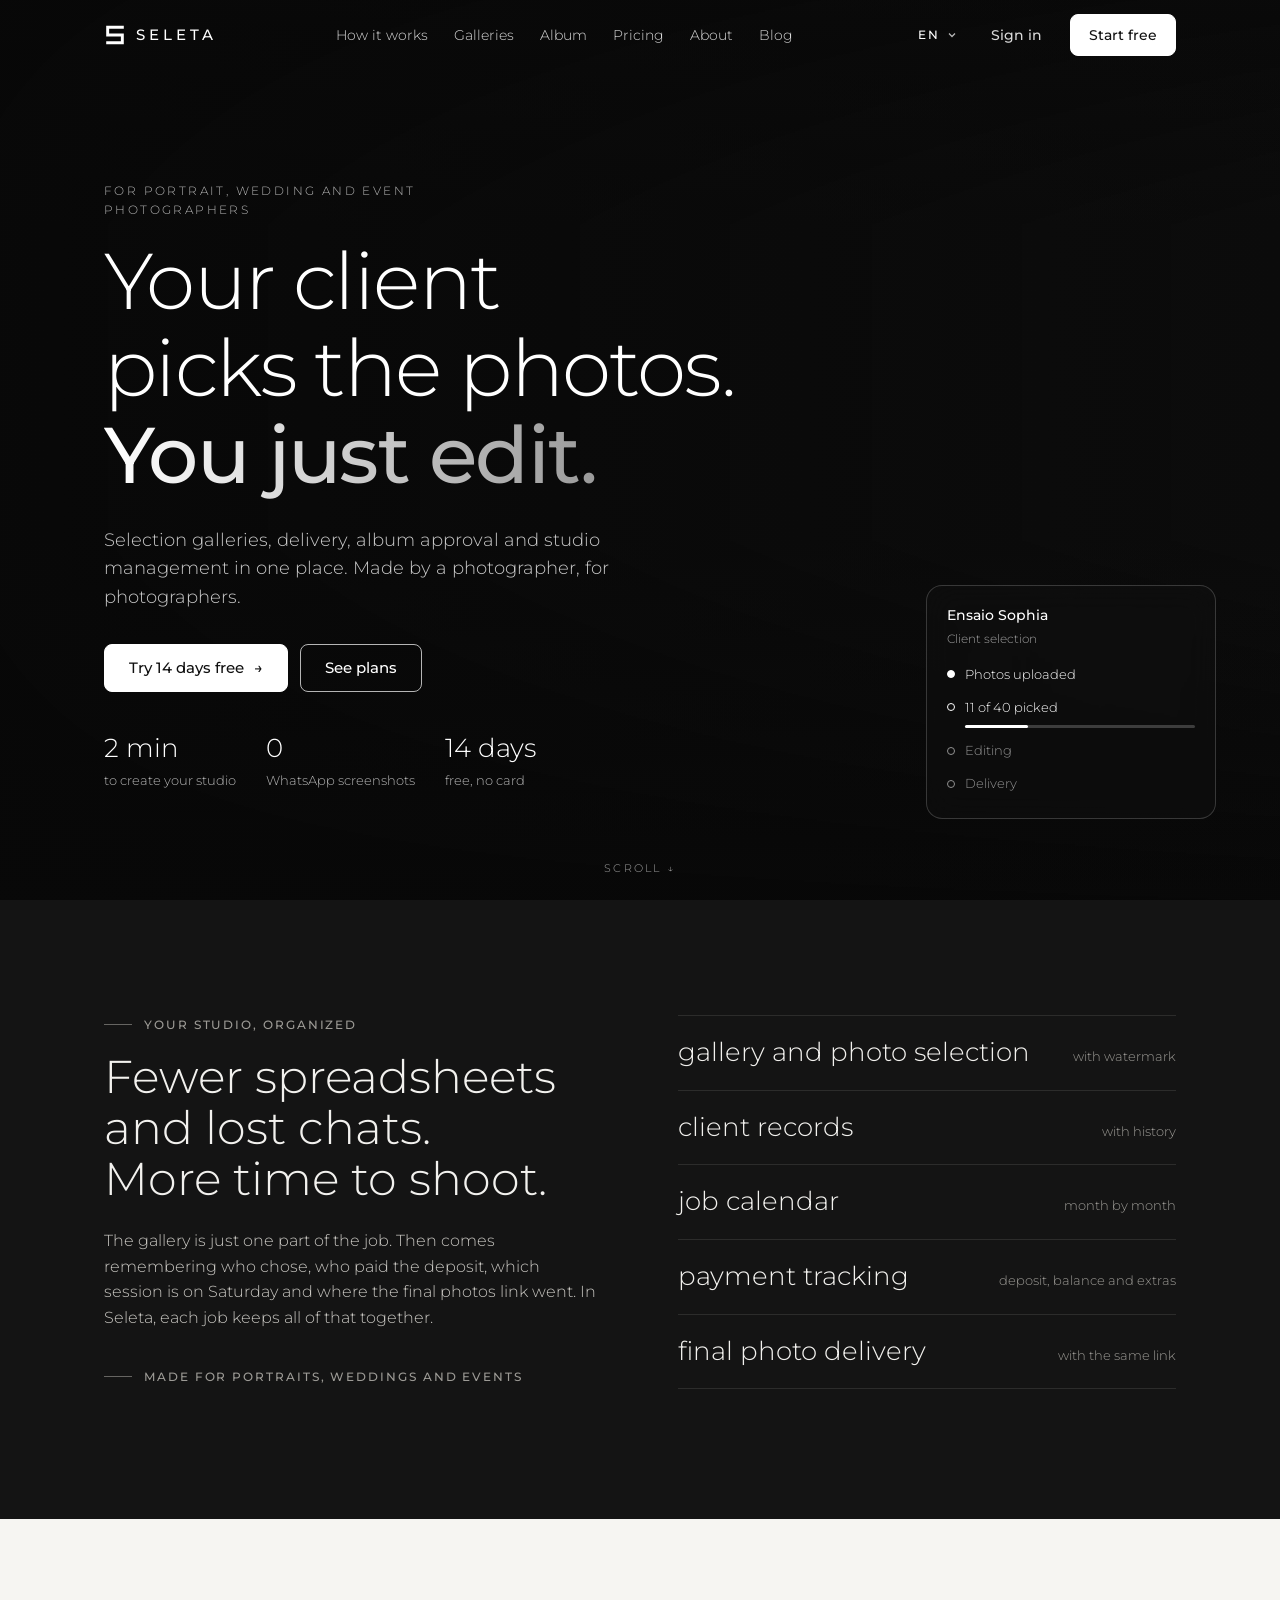
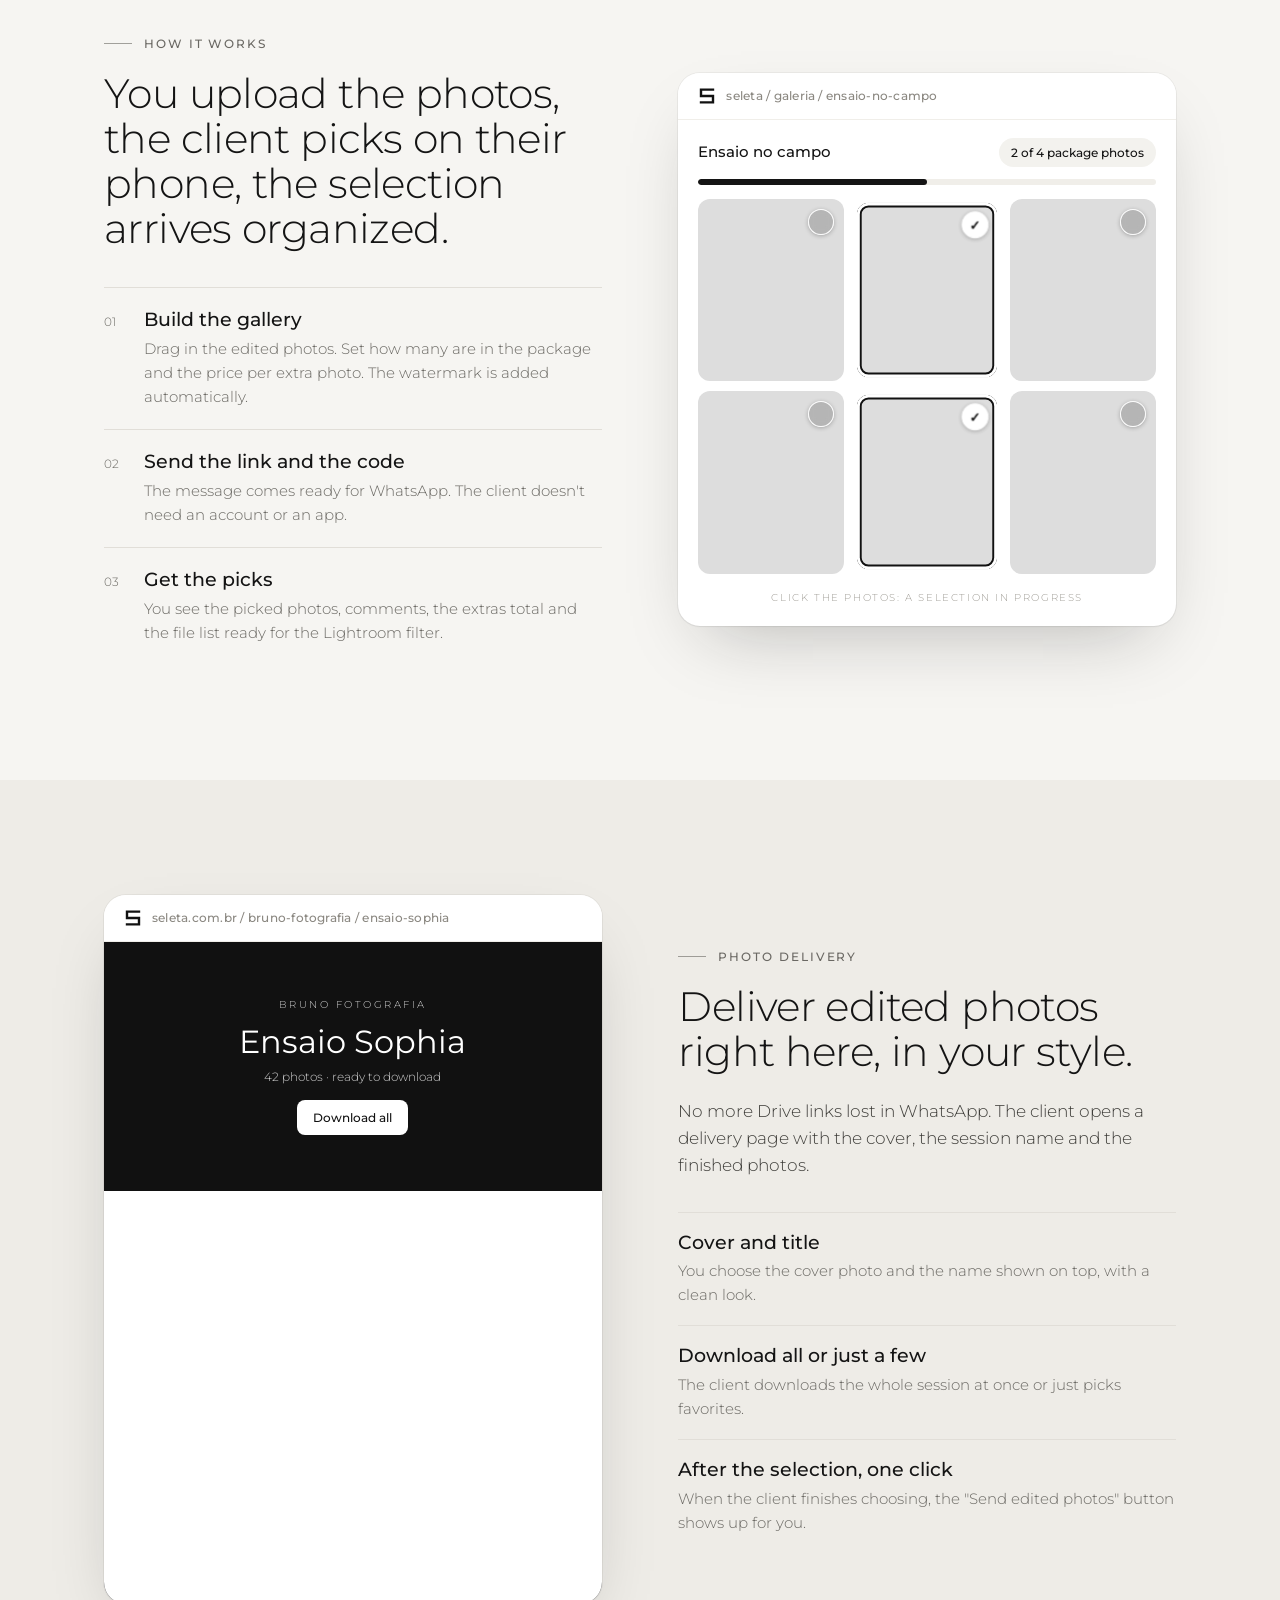
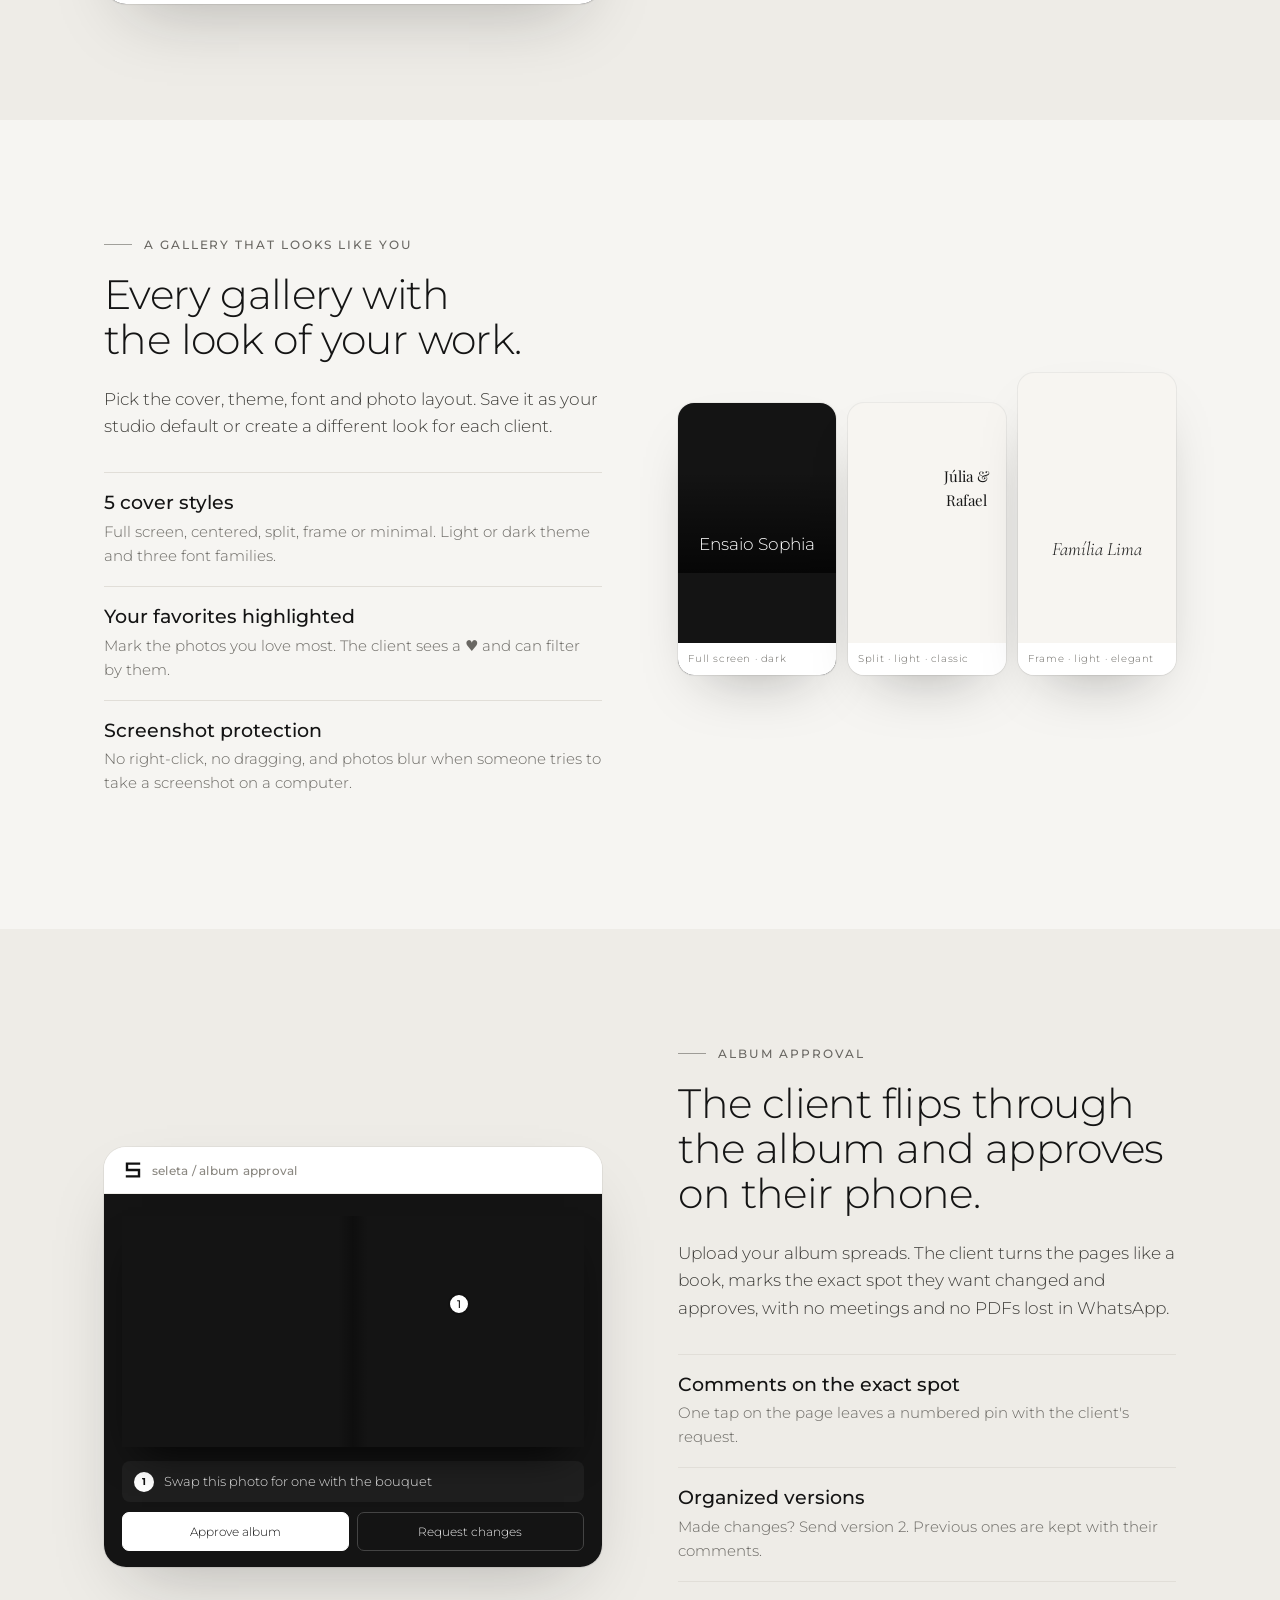
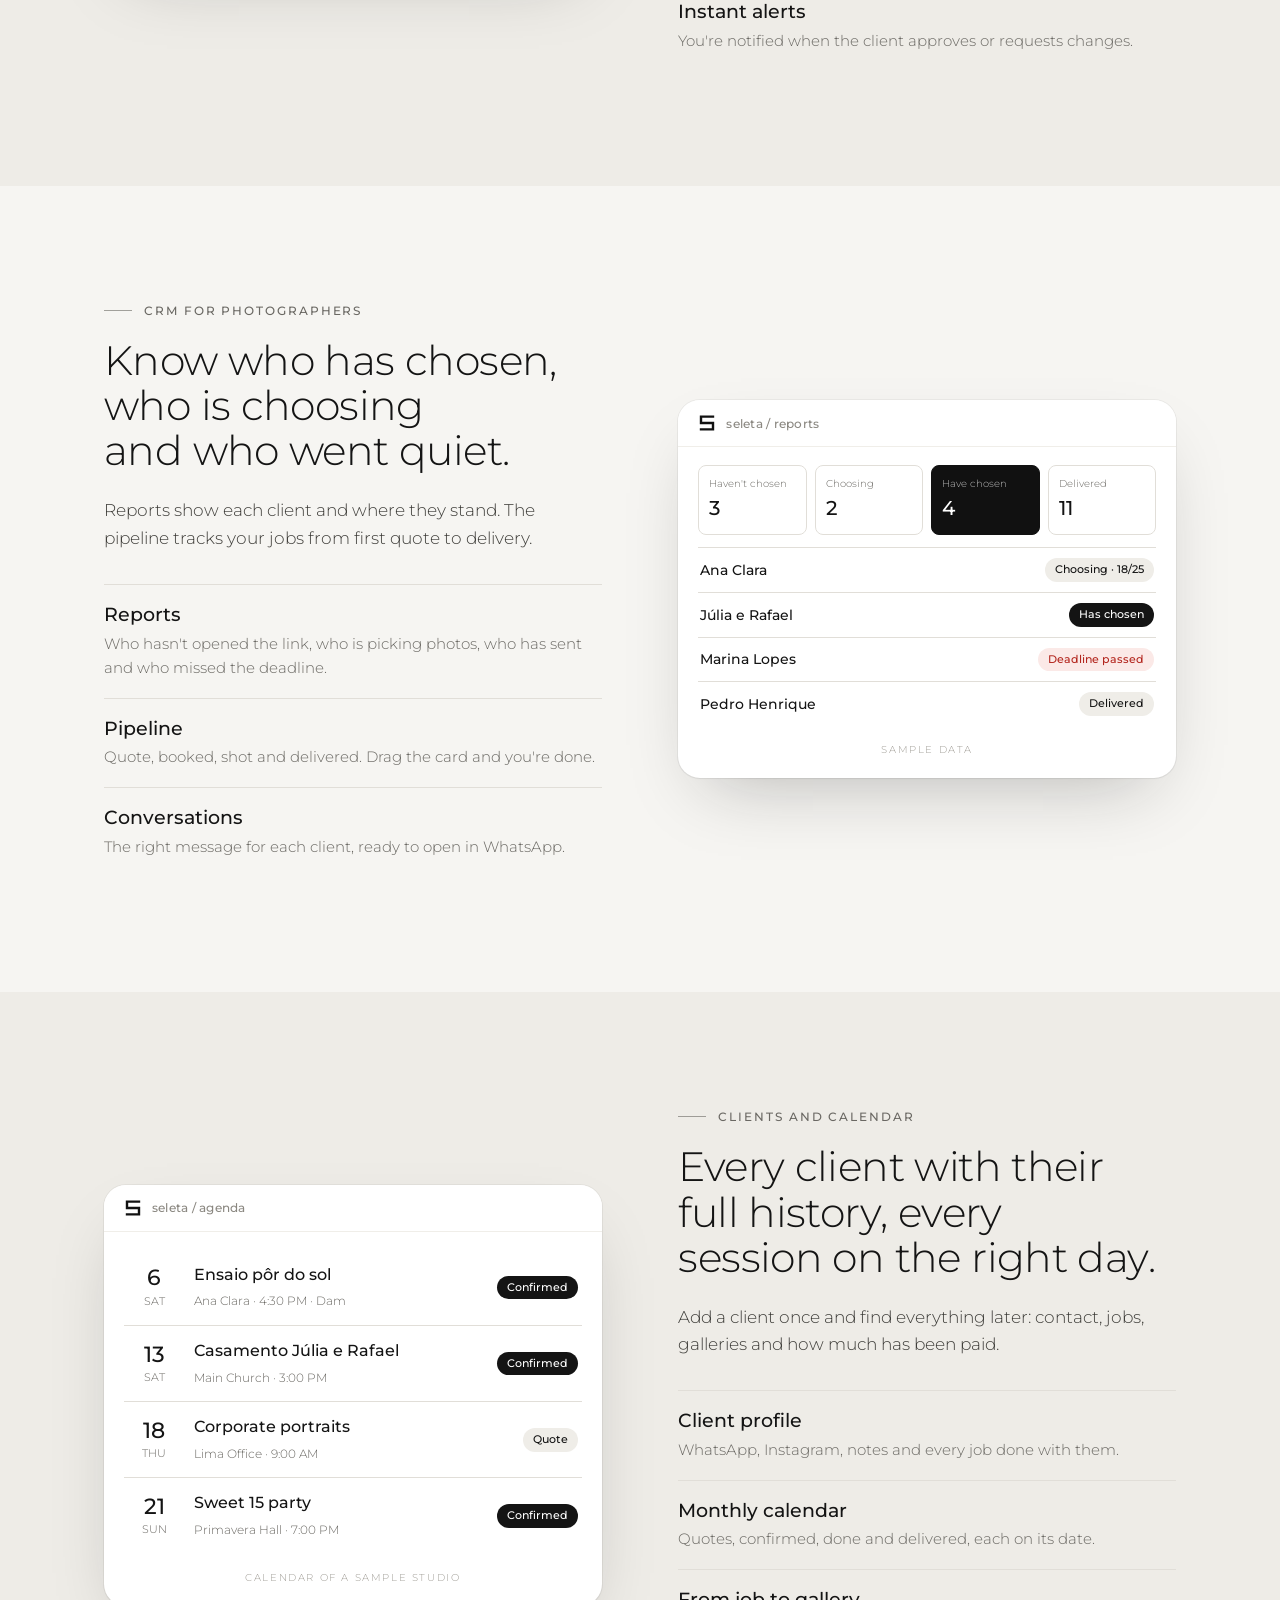
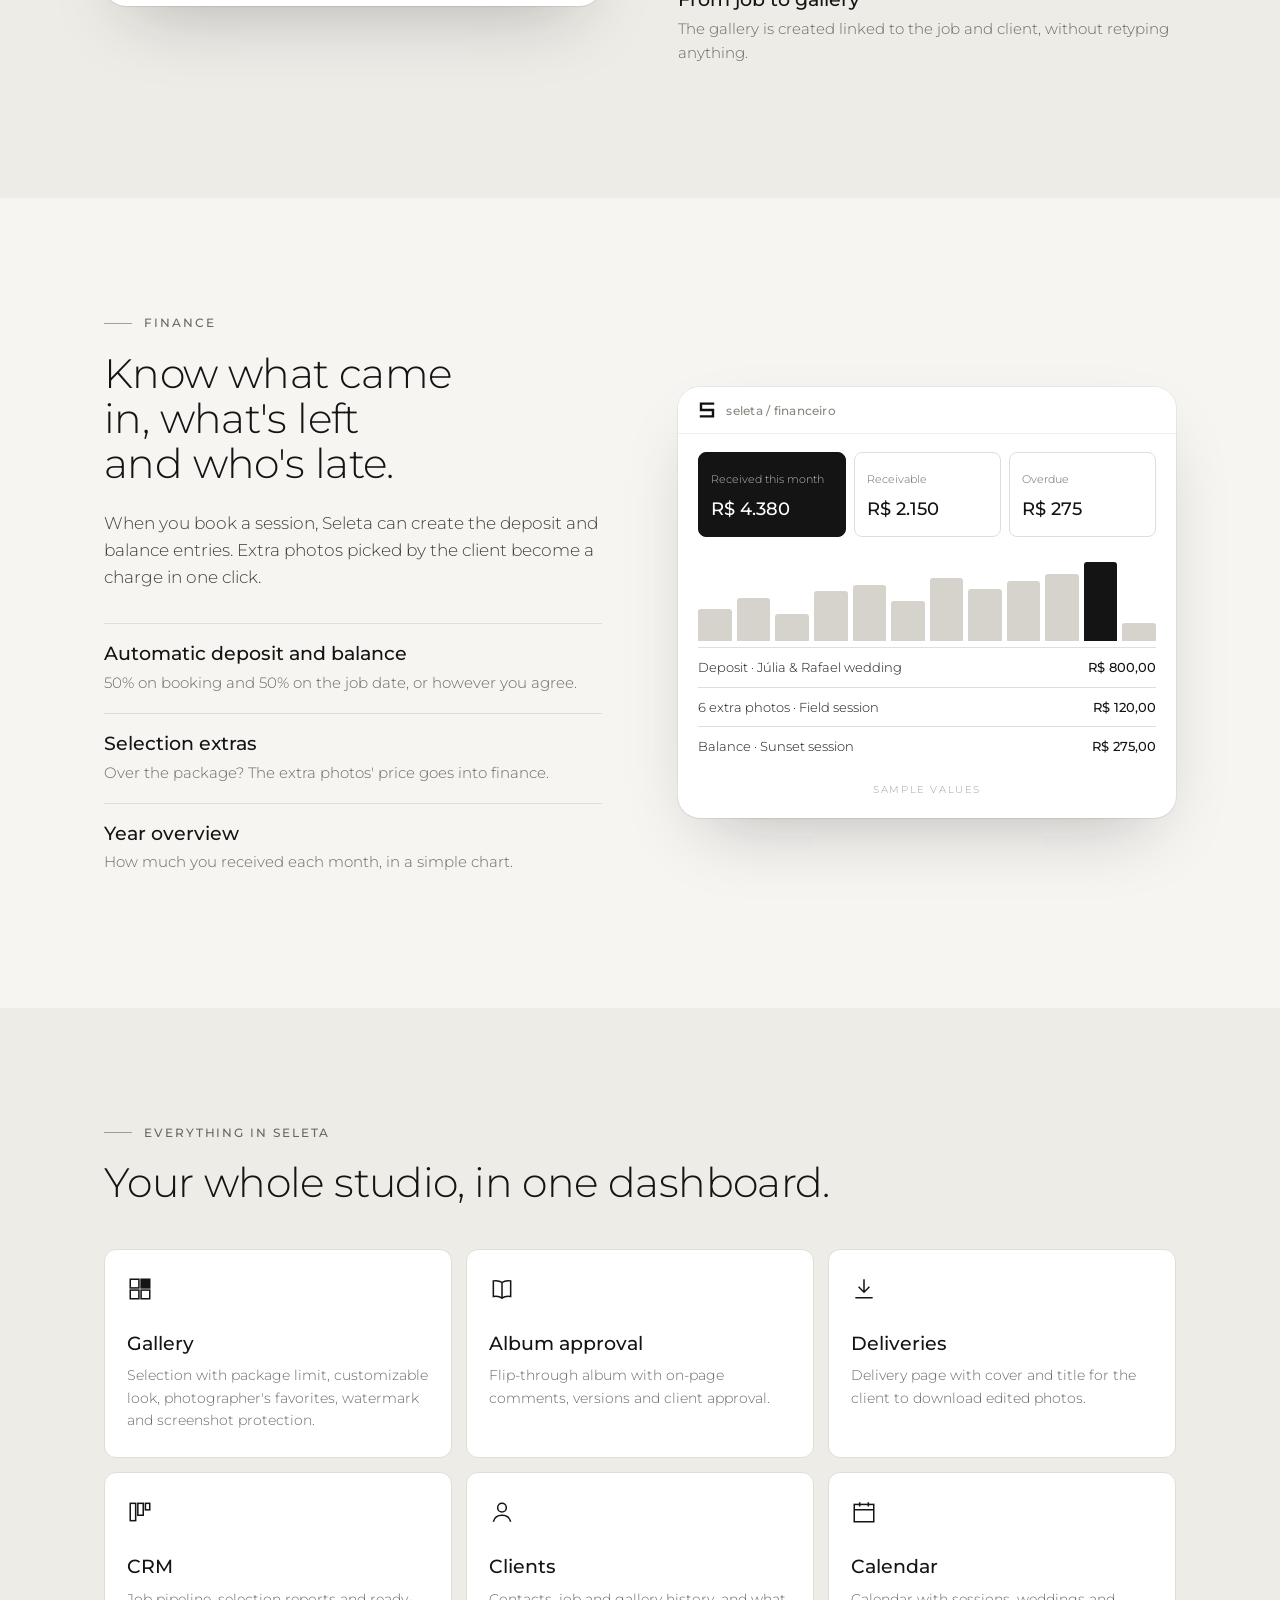
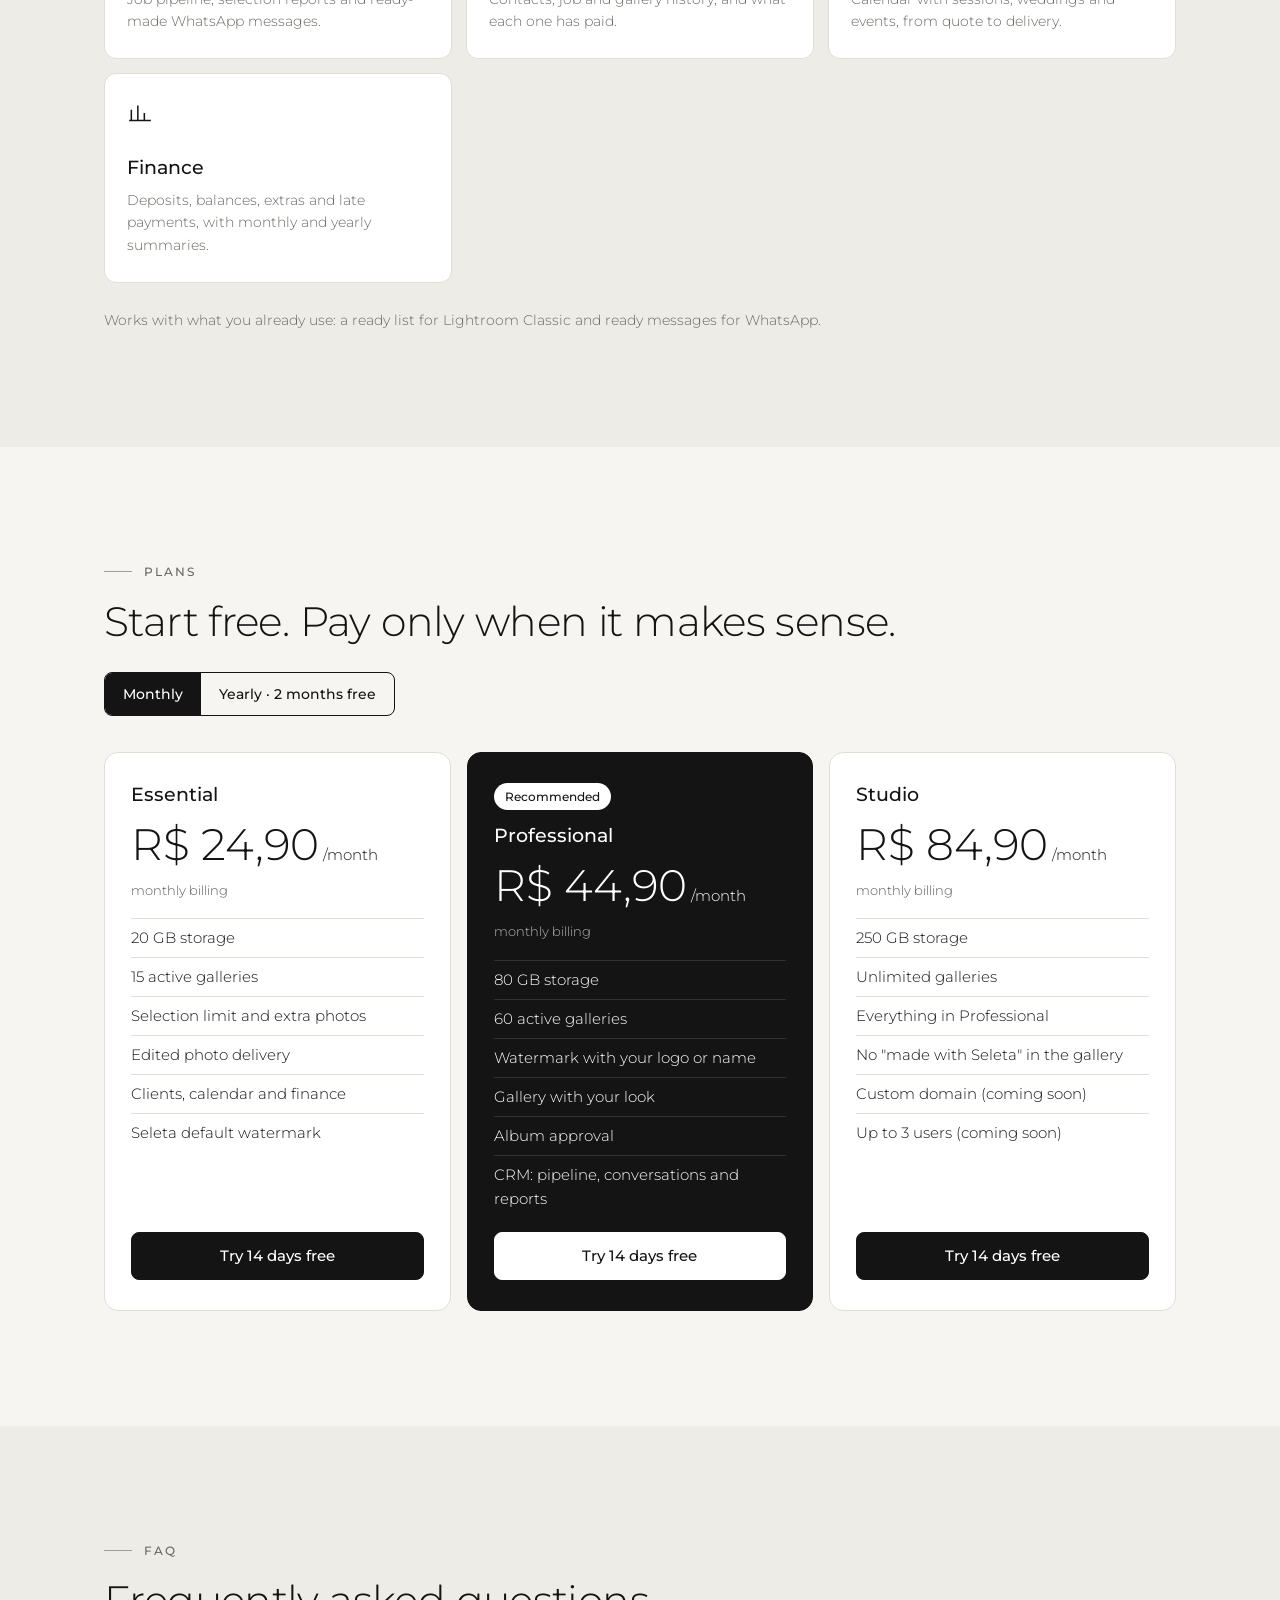
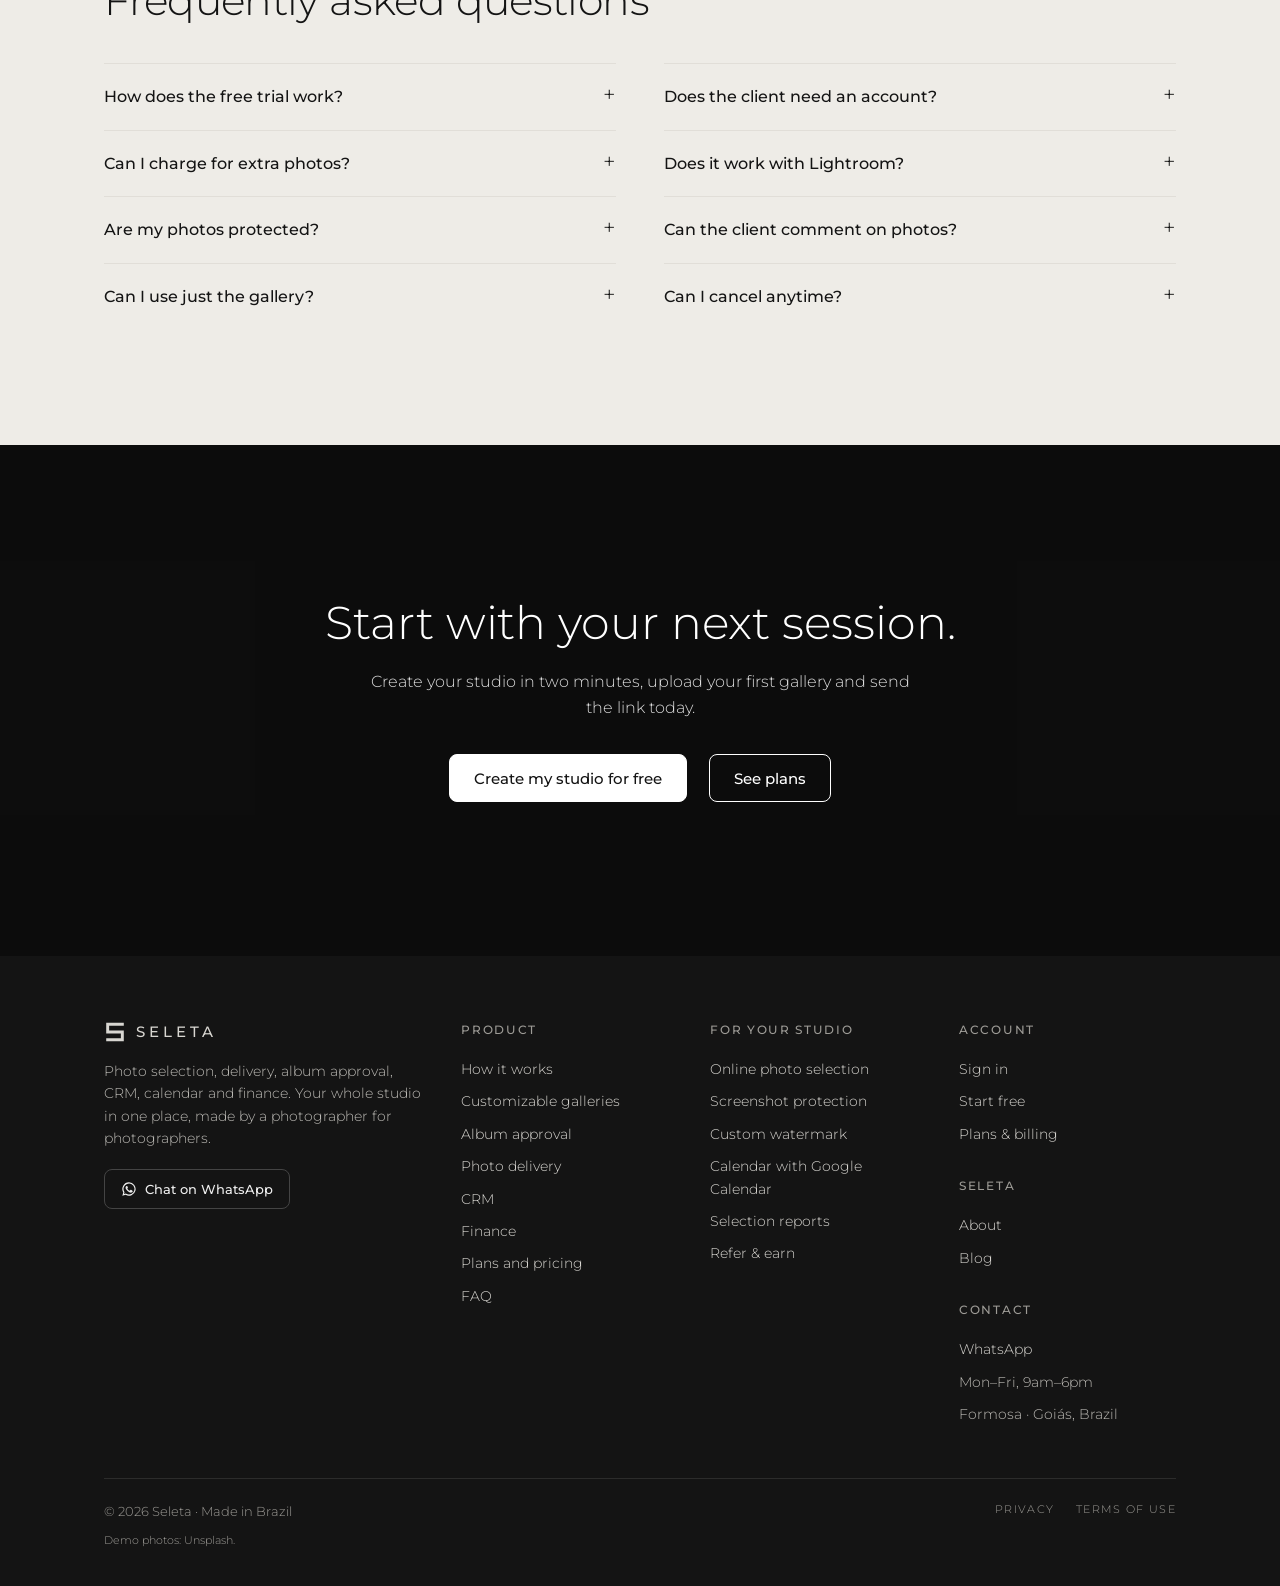
==== index.html @ 24dc6dc5 "Secoes claras, demos modernas e menu no celular" ====
<!DOCTYPE html>
<html lang="pt-BR" translate="no">
<head>
<meta charset="utf-8">
<meta name="google" content="notranslate">
<meta name="viewport" content="width=device-width, initial-scale=1">
<title>Seleta · Sistema para fotógrafos: galeria, seleção, clientes, agenda e financeiro</title>
<meta name="description" content="Galeria de seleção de fotos, clientes, agenda e financeiro do estúdio num só lugar. Teste grátis por 14 dias.">
<link rel="icon" href="icone.svg">
<link rel="preconnect" href="https://fonts.googleapis.com">
<link rel="preconnect" href="https://fonts.gstatic.com" crossorigin>
<link href="https://fonts.googleapis.com/css2?family=Montserrat:wght@300;400;500;600&family=Playfair+Display&family=Cormorant+Garamond:ital,wght@1,500&display=swap" rel="stylesheet">
<style>
:root{--bg:#f6f5f2;--bg2:#eeece7;--ink:#141414;--mute:#6a6863;--line:#e1ded8;--dark:#141414;--dink:#f2f1ee;--dmute:#9d9b96}
*{box-sizing:border-box;min-width:0}
html{scroll-behavior:smooth;scroll-padding-top:76px}
body{margin:0;background:var(--bg);color:var(--ink);font:300 16px/1.6 Montserrat,system-ui,sans-serif;overflow-x:clip}
a{color:inherit}
h1,h2,h3,p{margin:0}
h1{font-size:clamp(40px,5.6vw,68px);font-weight:300;line-height:1.04;letter-spacing:-.01em;text-wrap:balance}
h2{font-size:clamp(30px,3.8vw,46px);font-weight:300;line-height:1.1;text-wrap:balance}
h3{font-size:19px;font-weight:500;line-height:1.3}
.wrap{max-width:1200px;margin:0 auto;padding:0 max(5vw,18px)}
.band{padding:clamp(64px,9vw,120px) 0}
.olho{font-size:12px;font-weight:500;letter-spacing:.16em;text-transform:uppercase;color:var(--mute);margin-bottom:18px}
.mute{color:var(--mute)}
.btn{display:inline-flex;align-items:center;justify-content:center;min-height:48px;padding:0 24px;border-radius:8px;border:1px solid var(--ink);font:500 15px Montserrat,sans-serif;text-decoration:none;cursor:pointer;background:transparent;color:var(--ink);white-space:nowrap}
.btn.fill{background:var(--ink);color:#fff}
.btn.claro{background:#fff;color:var(--ink);border-color:#fff}
.lnk{font-weight:500;text-decoration:none;border-bottom:1px solid currentColor;padding-bottom:2px}
.btn:focus-visible,a:focus-visible,button:focus-visible{outline:2px solid #888;outline-offset:3px}

/* nav */
nav{position:sticky;top:0;z-index:30;background:color-mix(in srgb,var(--bg) 90%,transparent);backdrop-filter:blur(12px);border-bottom:1px solid transparent;transition:border-color .2s}
nav.rolou{border-color:var(--line)}
nav .wrap{display:flex;align-items:center;gap:28px;min-height:70px}
.logo{display:flex;align-items:center;gap:10px;text-decoration:none;font-weight:500;letter-spacing:.26em;font-size:15px}
.logo svg{width:22px;height:22px}
nav .links{display:flex;gap:26px;font-size:14px;margin:0 auto}
nav .links a{text-decoration:none;color:#3c3b38}
nav .links a:hover{color:var(--ink)}
nav .entrar{font-size:14px;font-weight:500;text-decoration:none}
nav .btn{min-height:42px;padding:0 18px;font-size:14px}

/* hero */
.hero .wrap{display:grid;grid-template-columns:minmax(0,1fr) minmax(0,1fr);gap:clamp(32px,5vw,72px);align-items:center;padding-top:clamp(36px,6vw,80px);padding-bottom:clamp(56px,8vw,110px)}
.hero p.lead{font-size:18px;color:#3f3e3a;margin:26px 0 34px;max-width:32em}
.ctas{display:flex;gap:22px;align-items:center;flex-wrap:wrap}
.nota{font-size:13px;color:var(--mute);margin-top:22px}
.foto{position:relative}
.foto .img{aspect-ratio:4/5;border-radius:6px;background:#cfccc6 center/cover no-repeat;box-shadow:0 40px 80px -40px rgba(0,0,0,.45)}
.linha-tempo{position:absolute;left:-34px;bottom:38px;background:#fff;border-radius:10px;padding:16px 20px;box-shadow:0 20px 50px -20px rgba(0,0,0,.35);list-style:none;margin:0;font-size:13px}
.linha-tempo li{display:flex;align-items:center;gap:10px;padding:5px 0;color:#3f3e3a;opacity:.35;transition:opacity .4s}
.linha-tempo li.on{opacity:1}
.linha-tempo li::before{content:"";width:7px;height:7px;border-radius:50%;background:var(--ink)}

/* faixa escura */
.escura{background:var(--dark);color:var(--dink)}
.escura .olho,.escura .mute{color:var(--dmute)}
.duas{display:grid;grid-template-columns:minmax(0,1fr) minmax(0,1fr);gap:clamp(32px,6vw,96px);align-items:start}
.escura p.txt{color:#c9c7c2;margin-top:24px;max-width:34em}
.lista-grande{list-style:none;margin:0;padding:0;font-size:clamp(20px,2.2vw,26px);font-weight:300}
.lista-grande li{padding:16px 0;border-top:1px solid #2c2c2b;display:flex;justify-content:space-between;gap:16px;align-items:baseline}
.lista-grande li:last-child{border-bottom:1px solid #2c2c2b}
.lista-grande span{font-size:13px;color:var(--dmute);white-space:nowrap}

/* seções com mockup */
.secao{border-top:1px solid var(--line)}
.secao.alt{background:var(--bg2)}
.secao .duas{align-items:center}
.secao p.txt{color:#3f3e3a;margin-top:24px;max-width:32em;font-size:17px}
.passos{list-style:none;margin:36px 0 0;padding:0;counter-reset:p}
.passos li{display:grid;grid-template-columns:34px minmax(0,1fr);gap:6px;padding:20px 0;border-top:1px solid var(--line);counter-increment:p}
.passos li::before{content:"0" counter(p);font-size:12px;color:var(--mute);padding-top:4px}
.passos p{color:var(--mute);margin-top:4px;font-size:15px}
.recursos{list-style:none;margin:32px 0 0;padding:0}
.recursos li{padding:18px 0;border-top:1px solid var(--line)}
.recursos li p{color:var(--mute);font-size:15px;margin-top:4px}

.janela{background:#fff;border:1px solid var(--line);border-radius:12px;box-shadow:0 40px 80px -50px rgba(0,0,0,.5);overflow:hidden}
.janela .barra{display:flex;align-items:center;gap:6px;padding:11px 14px;border-bottom:1px solid var(--line);background:#fbfaf8}
.janela .barra i{width:9px;height:9px;border-radius:50%;background:#dcd9d3}
.janela .barra span{font:400 12px ui-monospace,Menlo,monospace;color:var(--mute);margin-left:8px;overflow:hidden;text-overflow:ellipsis;white-space:nowrap}
.janela .corpo{padding:16px}
.janela .leg{font-size:11px;letter-spacing:.14em;text-transform:uppercase;color:var(--mute);margin-top:14px}


/* aparecer ao rolar */
{
  const alvos = document.querySelectorAll(".secao .olho,.secao h2,.secao p.txt,.secao .passos li,.secao .recursos li,.secao .janela,.secao .estilos3,.escura h2,.escura p.txt,.escura .lista-grande li");
  if ("IntersectionObserver" in window) {
    const io = new IntersectionObserver(es => es.forEach(e => { if (e.isIntersecting) { e.target.classList.add("on"); io.unobserve(e.target); } }), { rootMargin: "0px 0px -8% 0px" });
    alvos.forEach((el, i) => { el.classList.add("rv"); const irmaos = el.parentElement ? [...el.parentElement.children].indexOf(el) : 0; el.style.transitionDelay = Math.min(irmaos, 5) * 70 + "ms"; io.observe(el); });
  }
}

/* demo de seleção */
.demo-topo{display:flex;justify-content:space-between;align-items:center;gap:12px;font-size:13px;margin-bottom:12px}
.demo-topo b{font-weight:500}
.medidor{height:4px;background:var(--line);border-radius:9px;overflow:hidden;margin-bottom:14px}
.medidor i{display:block;height:100%;background:var(--ink);transition:width .25s}
.grade{display:grid;grid-template-columns:repeat(3,minmax(0,1fr));gap:8px}
.ft{position:relative;aspect-ratio:4/5;border:0;padding:0;border-radius:4px;background:#ddd center/cover no-repeat;cursor:pointer}
.ft::after{content:"";position:absolute;top:8px;right:8px;width:18px;height:18px;border-radius:50%;border:1.5px solid #fff;background:rgba(0,0,0,.12);box-shadow:0 1px 4px rgba(0,0,0,.25)}
.ft.on{outline:2px solid var(--ink);outline-offset:2px}
.ft.on::after{background:#fff}

/* agenda mockup */
.ag{display:flex;flex-direction:column}
.ag .it{display:grid;grid-template-columns:52px minmax(0,1fr) auto;gap:14px;align-items:center;padding:12px 4px;border-top:1px solid var(--line)}
.ag .it:first-child{border-top:0}
.ag .d{text-align:center;line-height:1.1}
.ag .d b{display:block;font-size:22px;font-weight:500}
.ag .d span{font-size:11px;text-transform:uppercase;color:var(--mute)}
.ag strong{font-weight:500;display:block}
.ag .it span.s{font-size:12px;color:var(--mute)}
.pill{font-size:11px;font-weight:500;padding:3px 10px;border-radius:99px;background:#efede8;white-space:nowrap}
.pill.p{background:var(--ink);color:#fff}

/* financeiro mockup */
.fin{display:grid;grid-template-columns:repeat(3,minmax(0,1fr));gap:8px;margin-bottom:14px}
.fin div{border:1px solid var(--line);border-radius:8px;padding:12px}
.fin div.e{background:var(--ink);color:#fff;border-color:var(--ink)}
.fin span{font-size:11px;color:var(--mute)}
.fin div.e span{color:#bbb}
.fin b{display:block;font-size:18px;font-weight:500;margin-top:4px;white-space:nowrap}
.barras{display:grid;grid-template-columns:repeat(12,minmax(0,1fr));gap:5px;align-items:end;height:90px;margin-bottom:6px}
.barras i{display:block;background:#d6d3cd;border-radius:3px 3px 0 0}
.barras i.on{background:var(--ink)}
.lanc{font-size:13px}
.lanc div{display:flex;justify-content:space-between;gap:12px;padding:9px 0;border-top:1px solid var(--line)}
.lanc b{font-weight:500;white-space:nowrap}

/* módulos */
.modulos{display:grid;grid-template-columns:repeat(4,minmax(0,1fr));gap:14px;margin-top:44px}
.mod{background:#fff;border:1px solid var(--line);border-radius:12px;padding:26px 22px}
.mod svg{width:26px;height:26px;margin-bottom:22px}
.mod p{color:var(--mute);font-size:14px;margin-top:8px}
.integra{margin-top:26px;font-size:14px;color:var(--mute)}

/* planos */
.toggle{display:inline-flex;border:1px solid var(--ink);border-radius:8px;overflow:hidden;margin-top:28px}
.toggle button{min-height:42px;padding:0 18px;border:0;background:transparent;font:500 14px Montserrat;cursor:pointer;color:var(--ink)}
.toggle button[aria-pressed=true]{background:var(--ink);color:#fff}
.planos{display:grid;grid-template-columns:repeat(3,minmax(0,1fr));gap:16px;margin-top:36px}
.plano{background:#fff;border:1px solid var(--line);border-radius:14px;padding:30px 26px;display:flex;flex-direction:column;gap:14px}
.plano.rec{background:var(--ink);color:#fff;border-color:var(--ink)}
.plano .tag{align-self:flex-start;font-size:12px;font-weight:500;padding:4px 11px;border-radius:99px;background:#fff;color:var(--ink)}
.preco{font-size:44px;font-weight:300;line-height:1;white-space:nowrap}
.preco small{font-size:15px}
.plano ul{list-style:none;padding:0;margin:4px 0 0;font-size:15px}
.plano li{padding:7px 0;border-top:1px solid var(--line)}
.plano.rec li{border-color:#333}
.plano .btn{margin-top:auto}
.plano.rec .btn{background:#fff;color:var(--ink);border-color:#fff}

/* dúvidas */
.faq{display:grid;grid-template-columns:repeat(2,minmax(0,1fr));gap:0 48px;margin-top:40px}
details{border-top:1px solid var(--line);padding:20px 0}
summary{cursor:pointer;font-weight:500;font-size:16px;list-style:none;display:flex;justify-content:space-between;gap:16px}
summary::-webkit-details-marker{display:none}
summary::after{content:"+";font-weight:300;font-size:22px;line-height:1}
details[open] summary::after{content:"–"}
details p{margin-top:10px;color:var(--mute);font-size:15px}

/* final */
.final{position:relative;background:#111 center 35%/cover no-repeat;color:#fff;text-align:center}
.final::before{content:"";position:absolute;inset:0;background:rgba(10,10,10,.62)}
.final .wrap{position:relative;padding-top:clamp(90px,12vw,160px);padding-bottom:clamp(90px,12vw,160px)}
.final p{color:#ddd;margin:20px auto 34px;max-width:34em}
.final .ctas{justify-content:center}
.final .btn:not(.claro){border-color:#fff;color:#fff}

footer{background:var(--dark);color:var(--dink);padding:64px 0 36px;font-size:14px}
footer .cols{display:grid;grid-template-columns:1.5fr repeat(3,minmax(0,1fr));gap:32px}
footer .btn.wa{gap:8px;margin-top:20px;border-color:#444;color:#eee;min-height:40px;font-size:13px;padding:0 16px}
footer .btn.wa:hover{border-color:#eee}
footer .legal{display:flex;gap:22px;letter-spacing:.12em;text-transform:uppercase;font-size:11px}
footer .legal a{color:var(--dmute)}footer .legal a:hover{color:#fff}
footer h4{margin:0 0 14px;font-size:12px;font-weight:500;letter-spacing:.14em;text-transform:uppercase;color:var(--dmute)}
footer ul{list-style:none;padding:0;margin:0}
footer li{padding:5px 0}
footer a{text-decoration:none;color:#d8d6d1}
footer a:hover{color:#fff}
footer .base{margin-top:48px;padding-top:22px;border-top:1px solid #2c2c2b;display:flex;justify-content:space-between;gap:16px;flex-wrap:wrap;color:var(--dmute);font-size:13px}
.credito{font-size:11px;color:var(--dmute);margin-top:10px}

@media(max-width:980px){
  nav .links{display:none}
  .hero .wrap,.duas{grid-template-columns:minmax(0,1fr)}
  .linha-tempo{left:12px;bottom:12px}
  .modulos{grid-template-columns:repeat(2,minmax(0,1fr))}
  .planos{grid-template-columns:minmax(0,1fr);max-width:480px}
  .faq{grid-template-columns:minmax(0,1fr)}
  footer .cols{grid-template-columns:repeat(2,minmax(0,1fr))}
}
@media(max-width:560px){
  nav .entrar{display:none}
  .modulos{grid-template-columns:minmax(0,1fr)}
  .fin{grid-template-columns:minmax(0,1fr) minmax(0,1fr)}
  .fin div:last-child{display:none}
}
@media(prefers-reduced-motion:reduce){html{scroll-behavior:auto}*{transition:none!important}}
.modulos{grid-template-columns:repeat(3,minmax(0,1fr))!important}
.entregaMock{background:#111}
.capaE{position:relative;aspect-ratio:16/8;display:flex;flex-direction:column;align-items:center;justify-content:center;text-align:center;color:#fff;overflow:hidden;padding:20px}
.capaE::before{content:"";position:absolute;inset:-12px;background:var(--f) center/cover;filter:blur(5px) brightness(.6)}
.capaE>*{position:relative}
.capaE span{font-size:10px;letter-spacing:.25em;text-transform:uppercase;opacity:.8}
.capaE h3{font-size:clamp(22px,3vw,32px);font-weight:400;margin:8px 0 4px}
.capaE small{font-size:12px;opacity:.8}
.capaE b{margin-top:14px;background:#fff;color:#111;font-size:12px;font-weight:500;padding:8px 16px;border-radius:8px}
.gradeE{display:grid;grid-template-columns:repeat(3,1fr);gap:3px;padding:3px;background:#fff}
.gradeE i{aspect-ratio:4/5;background:center/cover}
.relCards{display:grid;grid-template-columns:repeat(4,1fr);gap:8px}
.relCards div{border:1px solid var(--line);border-radius:8px;padding:10px}
.relCards div.e{background:#111;color:#fff;border-color:#111}
.relCards span{display:block;font-size:10px;color:var(--mute)}.relCards .e span{color:#bbb}
.relCards b{font-size:20px;font-weight:500}
.relLinhas{margin-top:12px}
.relLinhas div{display:flex;justify-content:space-between;align-items:center;padding:10px 2px;border-top:1px solid var(--line);font-size:14px}
.relLinhas strong{font-weight:500}
.pill.alerta{background:#fbe9e7;color:#b3261e;border-color:#f3c9c3}
@media(max-width:900px){.modulos{grid-template-columns:repeat(2,minmax(0,1fr))!important}}
@media(max-width:560px){.modulos{grid-template-columns:minmax(0,1fr)!important}.relCards{grid-template-columns:repeat(2,1fr)}}
.estilos3{display:grid;grid-template-columns:repeat(3,1fr);gap:12px;align-items:end}
.est{border-radius:10px;overflow:hidden;box-shadow:0 30px 60px -40px rgba(0,0,0,.6);border:1px solid var(--line)}
.est small{display:block;font-size:10px;letter-spacing:.06em;padding:8px 10px;color:var(--mute);background:#fff}
.est .eh{position:relative;height:170px;display:flex;align-items:flex-end;justify-content:center;background:center/cover}
.est .eg{display:grid;grid-template-columns:repeat(3,1fr);gap:3px;padding:3px}
.est .eg i{aspect-ratio:3/4;background:center/cover}
.e1{background:#141414}.e1 .eh::after{content:"";position:absolute;inset:0;background:linear-gradient(transparent 40%,rgba(0,0,0,.7))}
.e1 .eh span{position:relative;z-index:1;color:#fff;font-weight:300;font-size:17px;padding-bottom:14px}
.e2{background:#f7f5f1}.e2 .eh{display:grid;grid-template-columns:1fr 1fr;align-items:center}
.e2 .eh b{height:100%;background:center/cover}.e2 .eh span{font-family:"Playfair Display",Georgia,serif;font-size:15px;text-align:center;color:#171717;padding:0 6px}
.e3{background:#f7f5f1}.e3 .eh{flex-direction:column;align-items:stretch;padding:8px;height:200px}
.e3 .eh b{flex:1;background:center/cover}.e3 .eh span{font-family:"Cormorant Garamond",Georgia,serif;font-style:italic;font-size:19px;text-align:center;color:#171717;padding-top:6px}
.livroMock{background:#141414;padding:22px 18px 16px}
.lam{display:grid;grid-template-columns:1fr 1fr;box-shadow:0 20px 40px -20px #000;position:relative}
.lam::after{content:"";position:absolute;top:0;bottom:0;left:50%;width:30px;transform:translateX(-50%);background:linear-gradient(90deg,transparent,rgba(0,0,0,.3),transparent)}
.lam i{aspect-ratio:1/1;background:center/cover;position:relative}
.lam em{position:absolute;width:22px;height:22px;border-radius:50%;background:#fff;color:#111;border:2px solid #111;font:500 11px Montserrat;font-style:normal;display:grid;place-items:center;transform:translate(-50%,-50%);z-index:1}
.comMock{display:flex;gap:10px;align-items:center;background:#1f1f1f;color:#eee;border-radius:8px;padding:10px 12px;margin-top:14px;font-size:13px}
.comMock b{width:20px;height:20px;border-radius:50%;background:#fff;color:#111;font-size:10px;display:grid;place-items:center;flex:none}
.btnsMock{display:flex;gap:8px;margin-top:10px}.btnsMock span{flex:1;text-align:center;font-size:12px;padding:9px;border:1px solid #444;border-radius:7px;color:#eee}.btnsMock .a{background:#fff;color:#111;border-color:#fff}
@media(max-width:560px){.estilos3{grid-template-columns:1fr 1fr}.estilos3 .e3{display:none}}
#nav .links a{white-space:nowrap}

/* abertura D */
.heroD{position:relative;margin-top:-71px;padding-top:71px;background:#0d0d0d;color:#fff;overflow:hidden;min-height:min(100vh,920px)}
.heroBg{position:absolute;inset:0;background:62% 30%/cover;transform:scale(1.1);animation:zoomLento 22s ease-out forwards;opacity:.7}
.heroD::after{content:"";position:absolute;inset:0;background:linear-gradient(90deg,rgba(8,8,8,.9) 0%,rgba(8,8,8,.62) 45%,rgba(8,8,8,.25) 100%),linear-gradient(0deg,rgba(8,8,8,.9),transparent 40%),linear-gradient(180deg,rgba(8,8,8,.55),transparent 25%)}
@keyframes zoomLento{to{transform:scale(1)}}
.heroGrid{position:relative;z-index:1;display:flex;align-items:center;min-height:calc(min(100vh,920px) - 71px);padding-top:30px;padding-bottom:30px}
.heroTxt{max-width:640px}
.heroD h1{font-size:clamp(42px,6.2vw,88px);font-weight:300;line-height:1.04;letter-spacing:-.02em;color:#fff}
.olhoD{font-size:12px;letter-spacing:.2em;text-transform:uppercase;opacity:.7;margin:0 0 20px;max-width:34em}
.rev{display:inline-block;overflow:hidden;vertical-align:top;padding-bottom:.06em}.rev>span{display:inline-block;transform:translateY(110%);animation:sobe .9s cubic-bezier(.2,.8,.2,1) forwards}
@keyframes sobe{to{transform:none}}
.brilho{font-weight:500;background:linear-gradient(90deg,#fff 0%,#9a9a9a 50%,#fff 100%);background-size:200% 100%;-webkit-background-clip:text;background-clip:text;color:transparent;animation:brilho 4s linear infinite}
@keyframes brilho{to{background-position:-200% 0}}
.heroD p.lead{font-size:18px;line-height:1.6;color:rgba(255,255,255,.78);margin:24px 0 32px;max-width:30em}
.heroD .ctas{gap:12px}
.heroD .btn.claro{background:#fff;color:#111;border-color:#fff;gap:10px}
.heroD .btn.contorno{border-color:rgba(255,255,255,.7);color:#fff;background:transparent}
.heroD .btn .seta{transition:transform .25s}.heroD .btn:hover .seta{transform:translateX(4px)}
.entra{opacity:0;transform:translateY(14px);animation:aparece .8s .6s ease forwards}.entra.d2{animation-delay:.75s}.entra.d3{animation-delay:.9s}
@keyframes aparece{to{opacity:1;transform:none}}
.numerosD{display:flex;gap:30px;flex-wrap:wrap;margin-top:36px;font-size:13px;color:rgba(255,255,255,.7)}.numerosD b{display:block;font-size:26px;font-weight:300;color:#fff}
.vidroD{position:absolute;z-index:2;right:max(5vw,calc((100vw - 1200px)/2));bottom:9vh;width:290px;padding:18px 20px;border-radius:16px;background:rgba(20,20,20,.35);backdrop-filter:blur(16px);-webkit-backdrop-filter:blur(16px);border:1px solid rgba(255,255,255,.18);font-size:13px;color:#fff;opacity:0;animation:aparece 1s 1.3s ease forwards}
.vidroD b{display:block;font-weight:500;font-size:14px;margin-bottom:2px}.vidroD small{display:block;opacity:.6;font-size:12px;margin-bottom:10px}
.vidroD .l{display:flex;align-items:center;gap:10px;padding:6px 0;opacity:.55}.vidroD .l.ok{opacity:1}.vidroD .l i{width:8px;height:8px;border-radius:50%;border:1px solid #fff;flex:none}.vidroD .l.ok i{background:#fff}
.vidroD .l.agora{opacity:1}.vidroD .l.agora i{animation:pisca 1.6s infinite}
.vidroD .bar{height:3px;border-radius:3px;background:rgba(255,255,255,.2);margin:2px 0 6px 18px}.vidroD .bar i{display:block;height:100%;width:0;border-radius:3px;background:#fff;transition:width 1.2s ease}
@keyframes pisca{50%{background:#fff}}
.rolaD{position:absolute;z-index:2;left:50%;bottom:22px;transform:translateX(-50%);font-size:11px;letter-spacing:.2em;color:rgba(255,255,255,.6);text-decoration:none;animation:pula 2.2s infinite}
@keyframes pula{50%{transform:translate(-50%,6px)}}
nav.sobreFoto:not(.rolou){background:transparent;backdrop-filter:none;color:#fff}
nav.sobreFoto:not(.rolou) .links a,nav.sobreFoto:not(.rolou) .entrar{color:rgba(255,255,255,.85)}
nav.sobreFoto:not(.rolou) .btn.fill{background:#fff;color:#111;border-color:#fff}
@media(max-width:900px){.heroGrid{padding-top:40px}.vidroD,.rolaD{display:none}}
@media (prefers-reduced-motion:reduce){.rev>span,.entra,.vidroD{animation:none;transform:none;opacity:1}.heroBg,.brilho,.rolaD{animation:none}}

/* ===== demonstrações modernas ===== */
.secao{border-top:0}
.secao h2{font-size:clamp(28px,3.2vw,44px);font-weight:300;letter-spacing:-.015em;line-height:1.1}
.secao .olho{display:flex;align-items:center;gap:12px}.secao .olho::before,.escura .olho::before{content:"";width:28px;height:1px;background:currentColor;opacity:.6}
.escura .olho{display:flex;align-items:center;gap:12px}
.recursos li,.passos li{transition:border-color .3s}.recursos li:hover,.passos li:hover{border-color:#bdbab3}
.janela{border:0;border-radius:22px;background:#fff;box-shadow:0 1px 2px rgba(0,0,0,.04),0 30px 70px -28px rgba(20,20,20,.28),0 0 0 1px rgba(20,20,20,.05);transition:transform .6s cubic-bezier(.2,.8,.2,1),box-shadow .6s}
.janela:hover{transform:translateY(-6px);box-shadow:0 1px 2px rgba(0,0,0,.04),0 46px 90px -30px rgba(20,20,20,.32),0 0 0 1px rgba(20,20,20,.05)}
.janela .barra{background:#fff;border-bottom:1px solid #f0eee9;padding:14px 20px;gap:10px}
.janela .barra i{display:none}
.janela .barra::before{content:"";width:18px;height:18px;flex:none;background:#111;-webkit-mask:url("data:image/svg+xml,%3Csvg xmlns='http://www.w3.org/2000/svg' viewBox='0 0 48 48'%3E%3Cpath d='M40 7H8v17h32v17H8' fill='none' stroke='black' stroke-width='6.4' stroke-linecap='square'/%3E%3C/svg%3E") center/contain no-repeat;mask:url("data:image/svg+xml,%3Csvg xmlns='http://www.w3.org/2000/svg' viewBox='0 0 48 48'%3E%3Cpath d='M40 7H8v17h32v17H8' fill='none' stroke='black' stroke-width='6.4' stroke-linecap='square'/%3E%3C/svg%3E") center/contain no-repeat}
.janela .barra span{font:500 12px Montserrat,sans-serif;letter-spacing:.02em;color:#8a8780;margin-left:0}
.janela .corpo{padding:18px 20px 20px}
.janela .leg{font-size:10px;letter-spacing:.16em;color:#a19e97;margin-top:16px;text-align:center}
.demo-topo b{font-size:15px}
.demo-topo span{font-size:12px;font-weight:500;background:#f3f2ee;padding:5px 12px;border-radius:99px}
.medidor{height:6px;background:#f0eee9}
.medidor i{border-radius:9px;transition:width .5s cubic-bezier(.2,.8,.2,1)}
.grade{gap:10px}
.ft{border-radius:12px;overflow:hidden;transition:transform .35s cubic-bezier(.2,.8,.2,1),box-shadow .35s}
.ft:hover{transform:translateY(-3px);box-shadow:0 14px 30px -14px rgba(0,0,0,.5)}
.ft::after{width:24px;height:24px;top:10px;right:10px;border:1.5px solid rgba(255,255,255,.95);background:rgba(0,0,0,.18);backdrop-filter:blur(4px);display:grid;place-items:center;font:600 13px Montserrat,sans-serif;color:#111;transition:background .25s,transform .25s}
.ft.on{outline:0;transform:scale(.96)}
.ft.on::before{content:"";position:absolute;inset:0;border-radius:12px;box-shadow:inset 0 0 0 3px #fff,inset 0 0 0 5px #111}
.ft.on::after{content:"✓";background:#fff;border-color:#fff;transform:scale(1.08)}
.pill{border-radius:99px;font-weight:500}
.est{border:0;border-radius:16px;box-shadow:0 1px 2px rgba(0,0,0,.04),0 26px 60px -28px rgba(20,20,20,.35),0 0 0 1px rgba(20,20,20,.05);transition:transform .5s cubic-bezier(.2,.8,.2,1)}
.est:hover{transform:translateY(-8px)}
/* aparecer ao rolar */
.rv{opacity:0;transform:translateY(28px);transition:opacity .9s ease,transform .9s cubic-bezier(.2,.8,.2,1)}
.rv.on{opacity:1;transform:none}
@media (prefers-reduced-motion:reduce){.rv{opacity:1;transform:none;transition:none}}
</style>
</head>
<body>
<svg width="0" height="0" style="position:absolute" aria-hidden="true"><defs>
<symbol id="s" viewBox="0 0 48 48"><path d="M40 7H8v17h32v17H8" fill="none" stroke="currentColor" stroke-width="6.4" stroke-linecap="square"/></symbol>
</defs></svg>

<nav id="nav"><div class="wrap">
  <a class="logo" href="#topo" aria-label="Seleta, início"><svg><use href="#s"/></svg>SELETA</a>
  <div class="links"><a href="#como">Como funciona</a><a href="#design">Galerias</a><a href="#album">Álbum</a><a href="precos.html">Preços</a><a href="sobre.html">Sobre</a><a href="blog.html">Blog</a></div>
  <span data-seletor-lang></span>
  <a class="entrar" href="app.html">Entrar</a>
  <a class="btn fill" href="app.html">Começar grátis</a>
</div></nav>

<header class="heroD" id="topo">
  <div class="heroBg" style="background-image:url('https://images.unsplash.com/photo-1724690336308-02af024b76ab?w=2000&q=80&auto=format&fit=crop')" role="img" aria-label="Mulher em um campo com o cabelo ao vento"></div>
  <div class="wrap heroGrid">
    <div class="heroTxt">
      <p class="olhoD"><span class="rev"><span>Para fotógrafos de ensaios, casamentos e eventos</span></span></p>
      <h1><span class="rev"><span style="animation-delay:.1s">Seu cliente</span></span><br><span class="rev"><span style="animation-delay:.22s">escolhe as fotos.</span></span><br><span class="rev"><span style="animation-delay:.34s"><span class="brilho">Você só edita.</span></span></span></h1>
      <p class="lead entra">Galeria de seleção, entrega, aprovação de álbum e a gestão do estúdio num só lugar. Feito por um fotógrafo, para fotógrafos.</p>
      <div class="ctas entra d2"><a class="btn claro" href="app.html?criar">Testar 14 dias grátis <span class="seta" aria-hidden="true">→</span></a><a class="btn contorno" href="precos.html">Ver os planos</a></div>
      <div class="numerosD entra d3"><span><b>2 min</b>para criar o estúdio</span><span><b>0</b>prints no WhatsApp</span><span><b>14 dias</b>grátis, sem cartão</span></div>
    </div>
  </div>
  <div class="vidroD" aria-hidden="true">
    <b>Ensaio Sophia</b><small>Seleção do cliente</small>
    <div class="l ok"><i></i>Fotos enviadas</div>
    <div class="l agora"><i></i><span><span id="nEsc">0</span> de 40 escolhidas</span></div>
    <div class="bar"><i id="bEsc"></i></div>
    <div class="l"><i></i>Edição</div>
    <div class="l"><i></i>Entrega</div>
  </div>
  <a class="rolaD" href="#como">ROLE ↓</a>
</header>

<section class="band escura"><div class="wrap duas">
  <div>
    <p class="olho">Seu estúdio organizado</p>
    <h2>Menos planilha e conversa perdida. Mais tempo pra fotografar.</h2>
    <p class="txt">A galeria é só uma parte do trabalho. Depois vem lembrar quem já escolheu, quem pagou o sinal, qual ensaio é sábado e onde ficou o link das fotos finais. Na Seleta, cada trabalho guarda tudo isso junto.</p>
    <p class="olho" style="margin-top:36px">Feito para ensaios, casamentos e eventos</p>
  </div>
  <ul class="lista-grande">
    <li>galeria e seleção de fotos <span>com marca d'água</span></li>
    <li>cadastro de clientes <span>com histórico</span></li>
    <li>agenda de trabalhos <span>mês a mês</span></li>
    <li>controle de pagamentos <span>sinal, saldo e extras</span></li>
    <li>entrega das fotos finais <span>no mesmo link</span></li>
  </ul>
</div></section>

<section class="band secao" id="como"><div class="wrap duas">
  <div>
    <p class="olho">Como funciona</p>
    <h2>Você sobe as fotos, o cliente escolhe pelo celular, a seleção chega organizada.</h2>
    <ol class="passos">
      <li><div><h3>Monte a galeria</h3><p>Arraste as fotos tratadas. Defina quantas vêm no pacote e o valor da foto extra. A marca d'água entra sozinha.</p></div></li>
      <li><div><h3>Mande o link e o código</h3><p>A mensagem já sai pronta pro WhatsApp. O cliente não precisa criar conta nem baixar nada.</p></div></li>
      <li><div><h3>Receba a escolha</h3><p>Você vê as fotos marcadas, os comentários, o total de extras e a lista de arquivos pronta pro filtro do Lightroom.</p></div></li>
    </ol>
  </div>
  <div class="janela">
    <div class="barra"><i></i><i></i><i></i><span>seleta / galeria / ensaio-no-campo</span></div>
    <div class="corpo">
      <div class="demo-topo"><b>Ensaio no campo</b><span id="dTxt">0 de 4 fotos do pacote</span></div>
      <div class="medidor"><i id="dBar"></i></div>
      <div class="grade" id="grade"></div>
      <p class="leg">Clique nas fotos: uma seleção em andamento</p>
    </div>
  </div>
</div></section>

<section class="band secao alt" id="entrega"><div class="wrap duas">
  <div class="janela">
    <div class="barra"><i></i><i></i><i></i><span>seleta.com.br / bruno-fotografia / ensaio-sophia</span></div>
    <div class="entregaMock">
      <div class="capaE" style="--f:url('https://images.unsplash.com/photo-1578220375772-9a71d4d2ff82?w=1000&q=70&auto=format&fit=crop')"><span>Bruno Fotografia</span><h3>Ensaio Sophia</h3><small>42 fotos · prontas para baixar</small><b>Baixar todas</b></div>
      <div class="gradeE"><i style="background-image:url('https://images.unsplash.com/photo-1625832954356-6ddaffc45853?w=400&q=70&auto=format&fit=crop')"></i><i style="background-image:url('https://images.unsplash.com/photo-1560915109-f54ff3d7664c?w=400&q=70&auto=format&fit=crop')"></i><i style="background-image:url('https://images.unsplash.com/photo-1578220375772-9a71d4d2ff82?w=400&q=70&auto=format&fit=crop')"></i><i style="background-image:url('https://images.unsplash.com/photo-1644901381402-69804395b4e0?w=400&q=70&auto=format&fit=crop')"></i><i style="background-image:url('https://images.unsplash.com/photo-1600069265050-3555d89d187b?w=400&q=70&auto=format&fit=crop')"></i><i style="background-image:url('https://images.unsplash.com/photo-1612821996907-d3710d7f1351?w=400&q=70&auto=format&fit=crop')"></i></div>
    </div>
  </div>
  <div>
    <p class="olho">Entrega das fotos</p>
    <h2>Entregue as fotos tratadas direto aqui, com a sua cara.</h2>
    <p class="txt">Nada de link de Drive perdido no WhatsApp. O cliente abre a página de entrega com a capa, o nome do ensaio e as fotos prontas.</p>
    <ul class="recursos">
      <li><h3>Capa e título</h3><p>Você escolhe a foto de capa e o nome que aparece em cima, num visual limpo.</p></li>
      <li><h3>Baixar tudo ou só algumas</h3><p>O cliente baixa o ensaio inteiro de uma vez ou marca só as favoritas.</p></li>
      <li><h3>Depois da seleção, um clique</h3><p>Quando o cliente finaliza a escolha, o botão "Enviar fotos tratadas" já aparece pra você.</p></li>
    </ul>
  </div>
</div></section>

<section class="band secao" id="design"><div class="wrap duas">
  <div>
    <p class="olho">Galeria com a sua cara</p>
    <h2>Cada galeria com o visual do seu trabalho.</h2>
    <p class="txt">Escolha a capa, o tema, a fonte e o jeito de mostrar as fotos. Salve como padrão do estúdio ou faça um visual diferente para cada cliente.</p>
    <ul class="recursos">
      <li><h3>5 estilos de capa</h3><p>Tela cheia, centralizada, dividida, moldura ou minimalista. Tema claro ou escuro e três famílias de fonte.</p></li>
      <li><h3>Suas favoritas em destaque</h3><p>Marque as fotos que você mais gostou. O cliente vê um ♥ e pode filtrar por elas.</p></li>
      <li><h3>Proteção contra print</h3><p>Sem botão direito, sem arrastar a foto, e as fotos desfocam quando alguém tenta tirar print no computador.</p></li>
    </ul>
  </div>
  <div class="estilos3">
    <div class="est e1"><div class="eh" style="background-image:url('https://images.unsplash.com/photo-1578220375772-9a71d4d2ff82?w=600&q=70&auto=format&fit=crop')"><span>Ensaio Sophia</span></div><div class="eg"><i style="background-image:url('https://images.unsplash.com/photo-1625832954356-6ddaffc45853?w=300&q=70&auto=format&fit=crop')"></i><i style="background-image:url('https://images.unsplash.com/photo-1560915109-f54ff3d7664c?w=300&q=70&auto=format&fit=crop')"></i><i style="background-image:url('https://images.unsplash.com/photo-1644901381402-69804395b4e0?w=300&q=70&auto=format&fit=crop')"></i></div><small>Tela cheia · escuro</small></div>
    <div class="est e2"><div class="eh"><b style="background-image:url('https://images.unsplash.com/photo-1600069265050-3555d89d187b?w=600&q=70&auto=format&fit=crop')"></b><span>Júlia &amp; Rafael</span></div><div class="eg"><i style="background-image:url('https://images.unsplash.com/photo-1612821996907-d3710d7f1351?w=300&q=70&auto=format&fit=crop')"></i><i style="background-image:url('https://images.unsplash.com/photo-1578220375772-9a71d4d2ff82?w=300&q=70&auto=format&fit=crop')"></i><i style="background-image:url('https://images.unsplash.com/photo-1625832954356-6ddaffc45853?w=300&q=70&auto=format&fit=crop')"></i></div><small>Dividida · claro · clássica</small></div>
    <div class="est e3"><div class="eh"><b style="background-image:url('https://images.unsplash.com/photo-1644901381402-69804395b4e0?w=600&q=70&auto=format&fit=crop')"></b><span>Família Lima</span></div><div class="eg"><i style="background-image:url('https://images.unsplash.com/photo-1560915109-f54ff3d7664c?w=300&q=70&auto=format&fit=crop')"></i><i style="background-image:url('https://images.unsplash.com/photo-1600069265050-3555d89d187b?w=300&q=70&auto=format&fit=crop')"></i><i style="background-image:url('https://images.unsplash.com/photo-1612821996907-d3710d7f1351?w=300&q=70&auto=format&fit=crop')"></i></div><small>Moldura · claro · elegante</small></div>
  </div>
</div></section>

<section class="band secao alt" id="album"><div class="wrap duas">
  <div class="janela">
    <div class="barra"><i></i><i></i><i></i><span>seleta / aprovação do álbum</span></div>
    <div class="livroMock">
      <div class="lam"><i style="background-image:url('https://images.unsplash.com/photo-1560915109-f54ff3d7664c?w=700&q=70&auto=format&fit=crop')"></i><i class="d" style="background-image:url('https://images.unsplash.com/photo-1578220375772-9a71d4d2ff82?w=700&q=70&auto=format&fit=crop')"><em style="left:46%;top:38%">1</em></i></div>
      <div class="comMock"><b>1</b><span>Trocar esta foto por uma com o buquê</span></div>
      <div class="btnsMock"><span class="a">Aprovar álbum</span><span>Pedir alterações</span></div>
    </div>
  </div>
  <div>
    <p class="olho">Aprovação de álbum</p>
    <h2>O cliente folheia o álbum e aprova pelo celular.</h2>
    <p class="txt">Suba as lâminas diagramadas. O cliente vira as páginas como num livro, marca o ponto exato do que quer mudar e aprova, sem reunião e sem PDF perdido no WhatsApp.</p>
    <ul class="recursos">
      <li><h3>Comentário no ponto certo</h3><p>Um toque na página deixa um pino numerado com o pedido do cliente.</p></li>
      <li><h3>Versões organizadas</h3><p>Ajustou? Envie a versão 2. As anteriores ficam guardadas com os comentários.</p></li>
      <li><h3>Aviso na hora</h3><p>Você é avisado quando o cliente aprova ou pede alterações.</p></li>
    </ul>
  </div>
</div></section>

<section class="band secao" id="crm"><div class="wrap duas">
  <div>
    <p class="olho">CRM para fotógrafos</p>
    <h2>Saiba quem já escolheu, quem está escolhendo e quem sumiu.</h2>
    <p class="txt">Os relatórios mostram cada cliente e em que ponto ele está. O funil acompanha seus trabalhos do primeiro orçamento até a entrega.</p>
    <ul class="recursos">
      <li><h3>Relatórios</h3><p>Quem não abriu o link, quem está marcando fotos, quem já enviou e quem passou do prazo.</p></li>
      <li><h3>Funil</h3><p>Orçamento, fechado, fotografado e entregue. Arraste o card e pronto.</p></li>
      <li><h3>Conversas</h3><p>A mensagem certa pra cada cliente, pronta pra abrir no WhatsApp.</p></li>
    </ul>
  </div>
  <div class="janela">
    <div class="barra"><i></i><i></i><i></i><span>seleta / relatórios</span></div>
    <div class="corpo">
      <div class="relCards"><div><span>Não escolheram</span><b>3</b></div><div><span>Escolhendo</span><b>2</b></div><div class="e"><span>Já escolheram</span><b>4</b></div><div><span>Entregues</span><b>11</b></div></div>
      <div class="relLinhas">
        <div><strong>Ana Clara</strong><span class="pill">Escolhendo · 18/25</span></div>
        <div><strong>Júlia e Rafael</strong><span class="pill p">Já escolheu</span></div>
        <div><strong>Marina Lopes</strong><span class="pill alerta">Prazo vencido</span></div>
        <div><strong>Pedro Henrique</strong><span class="pill">Entregue</span></div>
      </div>
      <p class="leg">Dados de exemplo</p>
    </div>
  </div>
</div></section>

<section class="band secao alt" id="estudio"><div class="wrap duas">
  <div class="janela">
    <div class="barra"><i></i><i></i><i></i><span>seleta / agenda</span></div>
    <div class="corpo ag">
      <div class="it"><div class="d"><b>6</b><span>sáb</span></div><div><strong>Ensaio pôr do sol</strong><span class="s">Ana Clara · 16:30 · Barragem</span></div><span class="pill p">Confirmado</span></div>
      <div class="it"><div class="d"><b>13</b><span>sáb</span></div><div><strong>Casamento Júlia e Rafael</strong><span class="s">Igreja Matriz · 15:00</span></div><span class="pill p">Confirmado</span></div>
      <div class="it"><div class="d"><b>18</b><span>qui</span></div><div><strong>Retratos corporativos</strong><span class="s">Escritório Lima · 09:00</span></div><span class="pill">Orçamento</span></div>
      <div class="it"><div class="d"><b>21</b><span>dom</span></div><div><strong>Aniversário de 15 anos</strong><span class="s">Salão Primavera · 19:00</span></div><span class="pill p">Confirmado</span></div>
      <p class="leg">Agenda de um estúdio de exemplo</p>
    </div>
  </div>
  <div>
    <p class="olho">Clientes e agenda</p>
    <h2>Cada cliente com o histórico inteiro, cada ensaio no dia certo.</h2>
    <p class="txt">Cadastre o cliente uma vez e encontre tudo depois: contato, trabalhos, galerias e quanto já foi pago.</p>
    <ul class="recursos">
      <li><h3>Ficha do cliente</h3><p>WhatsApp, Instagram, observações e todos os trabalhos feitos com ele.</p></li>
      <li><h3>Calendário do mês</h3><p>Orçamentos, confirmados, realizados e entregues, cada um na sua data.</p></li>
      <li><h3>Do trabalho à galeria</h3><p>A galeria nasce ligada ao trabalho e ao cliente, sem digitar nada de novo.</p></li>
    </ul>
  </div>
</div></section>

<section class="band secao" id="financeiro"><div class="wrap duas">
  <div>
    <p class="olho">Financeiro</p>
    <h2>Saiba quanto entrou, quanto falta e quem está atrasado.</h2>
    <p class="txt">Ao marcar um ensaio, a Seleta já pode lançar o sinal e o restante. As fotos extras escolhidas pelo cliente viram cobrança com um clique.</p>
    <ul class="recursos">
      <li><h3>Sinal e saldo automáticos</h3><p>50% na reserva e 50% na data do trabalho, ou do jeito que você combinar.</p></li>
      <li><h3>Extras da seleção</h3><p>Passou do pacote? O valor das fotos a mais entra no financeiro.</p></li>
      <li><h3>Visão do ano</h3><p>Quanto você recebeu em cada mês, num gráfico simples.</p></li>
    </ul>
  </div>
  <div class="janela">
    <div class="barra"><i></i><i></i><i></i><span>seleta / financeiro</span></div>
    <div class="corpo">
      <div class="fin"><div class="e"><span>Recebido no mês</span><b>R$ 4.380</b></div><div><span>A receber</span><b>R$ 2.150</b></div><div><span>Em atraso</span><b>R$ 275</b></div></div>
      <div class="barras" aria-hidden="true"><i style="height:35%"></i><i style="height:48%"></i><i style="height:30%"></i><i style="height:55%"></i><i style="height:62%"></i><i style="height:44%"></i><i style="height:70%"></i><i style="height:58%"></i><i style="height:66%"></i><i style="height:74%"></i><i class="on" style="height:88%"></i><i style="height:20%"></i></div>
      <div class="lanc">
        <div><span>Sinal · Casamento Júlia e Rafael</span><b>R$ 800,00</b></div>
        <div><span>6 fotos extras · Ensaio no campo</span><b>R$ 120,00</b></div>
        <div><span>Restante · Ensaio pôr do sol</span><b>R$ 275,00</b></div>
      </div>
      <p class="leg">Valores de exemplo</p>
    </div>
  </div>
</div></section>

<section class="band secao alt" id="modulos"><div class="wrap">
  <p class="olho">Tudo o que vem na Seleta</p>
  <h2>Tudo do estúdio, num só painel.</h2>
  <div class="modulos">
    <div class="mod"><svg viewBox="0 0 24 24" fill="none" stroke="currentColor" stroke-width="1.4"><rect x="3" y="3" width="8" height="8"/><rect x="13" y="3" width="8" height="8" fill="currentColor"/><rect x="3" y="13" width="8" height="8"/><rect x="13" y="13" width="8" height="8"/></svg><h3>Galeria</h3><p>Seleção com limite do pacote, visual personalizável, favoritas do fotógrafo, marca d'água e proteção contra print.</p></div>
    <div class="mod"><svg viewBox="0 0 24 24" fill="none" stroke="currentColor" stroke-width="1.4"><path d="M12 6c-2-1.5-5-2-8-1.5V19c3-.5 6 0 8 1.5 2-1.5 5-2 8-1.5V4.5C17 4 14 4.5 12 6zM12 6v14.5"/></svg><h3>Aprovação de álbum</h3><p>Álbum folheável com comentários na página, versões e aprovação do cliente.</p></div>
    <div class="mod"><svg viewBox="0 0 24 24" fill="none" stroke="currentColor" stroke-width="1.4"><path d="M12 3v12M7 10l5 5 5-5M4 20h16"/></svg><h3>Entregas</h3><p>Página de entrega com capa e título, para o cliente baixar as fotos tratadas.</p></div>
    <div class="mod"><svg viewBox="0 0 24 24" fill="none" stroke="currentColor" stroke-width="1.4"><rect x="3" y="4" width="5" height="16"/><rect x="10" y="4" width="5" height="11"/><rect x="17" y="4" width="4" height="6"/></svg><h3>CRM</h3><p>Funil de trabalhos, relatórios de seleção e mensagens prontas para o WhatsApp.</p></div>
    <div class="mod"><svg viewBox="0 0 24 24" fill="none" stroke="currentColor" stroke-width="1.4"><circle cx="12" cy="8" r="4"/><path d="M4 21c1-4 4-6 8-6s7 2 8 6"/></svg><h3>Clientes</h3><p>Contatos, histórico de trabalhos e galerias, e o que cada um já pagou.</p></div>
    <div class="mod"><svg viewBox="0 0 24 24" fill="none" stroke="currentColor" stroke-width="1.4"><rect x="3" y="5" width="18" height="16"/><path d="M3 10h18M8 3v4M16 3v4"/></svg><h3>Agenda</h3><p>Calendário com ensaios, casamentos e eventos, do orçamento à entrega.</p></div>
    <div class="mod"><svg viewBox="0 0 24 24" fill="none" stroke="currentColor" stroke-width="1.4"><path d="M4 19V9M10 19V5M16 19v-7M22 19H2"/></svg><h3>Financeiro</h3><p>Sinais, saldos, extras e atrasos, com o resumo do mês e do ano.</p></div>
  </div>
  <p class="integra">Funciona junto com o que você já usa: lista pronta pro Lightroom Classic e mensagens prontas pro WhatsApp.</p>
</div></section>

<section class="band secao" id="planos"><div class="wrap">
  <p class="olho">Planos</p>
  <h2>Comece grátis. Pague só quando fizer sentido.</h2>
  <div class="toggle" role="group" aria-label="Cobrança"><button id="bM" aria-pressed="true">Mensal</button><button id="bA" aria-pressed="false">Anual · 2 meses grátis</button></div>
  <div class="planos" id="planos-lista"></div>
</div></section>

<section class="band secao alt" id="duvidas"><div class="wrap">
  <p class="olho">Dúvidas</p>
  <h2>Perguntas frequentes</h2>
  <div class="faq" id="faq"></div>
</div></section>

<section class="final" style="background-image:url('https://images.unsplash.com/photo-1578220375772-9a71d4d2ff82?w=1800&q=80&auto=format&fit=crop')"><div class="wrap">
  <h2>Comece pelo próximo ensaio.</h2>
  <p>Crie seu estúdio em dois minutos, suba a primeira galeria e mande o link hoje mesmo.</p>
  <div class="ctas"><a class="btn claro" href="app.html">Criar meu estúdio grátis</a><a class="btn" href="#planos">Ver os planos</a></div>
</div></section>

<footer><div class="wrap">
  <div class="cols">
    <div><a class="logo" href="#topo"><svg><use href="#s"/></svg>SELETA</a>
      <p style="margin-top:16px;color:#bdbbb6;max-width:24em">Seleção de fotos, entrega, aprovação de álbum, CRM, agenda e financeiro. O estúdio inteiro em um só lugar, feito por fotógrafo para fotógrafos.</p>
      <a class="btn wa" href="https://wa.me/5561995169154?text=Oi!%20Vim%20pelo%20site%20da%20Seleta%20e%20queria%20saber%20mais." target="_blank" rel="noopener"><svg viewBox="0 0 24 24" width="16" height="16" fill="currentColor" aria-hidden="true"><path d="M12 2a10 10 0 0 0-8.6 15.1L2 22l5-1.3A10 10 0 1 0 12 2zm0 18.2a8.2 8.2 0 0 1-4.2-1.2l-.3-.2-3 .8.8-2.9-.2-.3A8.2 8.2 0 1 1 12 20.2zm4.5-6.1c-.2-.1-1.5-.7-1.7-.8s-.4-.1-.6.1-.7.8-.8 1-.3.2-.5.1a6.7 6.7 0 0 1-3.3-2.9c-.3-.4.2-.4.7-1.4.1-.2 0-.3 0-.4l-.8-1.8c-.2-.5-.4-.4-.6-.4h-.5a1 1 0 0 0-.7.3 3 3 0 0 0-.9 2.2 5.2 5.2 0 0 0 1.1 2.7 11.8 11.8 0 0 0 4.5 4c1.7.7 2.3.8 3.2.6a2.7 2.7 0 0 0 1.8-1.2 2.2 2.2 0 0 0 .1-1.2c0-.1-.2-.2-.4-.3z"/></svg>Falar no WhatsApp</a></div>
    <div><h4>Produto</h4><ul><li><a href="#como">Como funciona</a></li><li><a href="#design">Galerias personalizáveis</a></li><li><a href="#album">Aprovação de álbum</a></li><li><a href="#entrega">Entrega de fotos</a></li><li><a href="#crm">CRM</a></li><li><a href="#financeiro">Financeiro</a></li><li><a href="precos.html">Planos e preços</a></li><li><a href="#duvidas">Dúvidas</a></li></ul></div>
    <div><h4>Para o seu estúdio</h4><ul><li><a href="#como">Seleção de fotos online</a></li><li><a href="#design">Proteção contra print</a></li><li><a href="#design">Marca d'água personalizada</a></li><li><a href="#estudio">Agenda com Google Agenda</a></li><li><a href="#crm">Relatórios de seleção</a></li><li><a href="app.html#/indique">Indique e ganhe</a></li></ul></div>
    <div><h4>Conta</h4><ul><li><a href="app.html">Entrar</a></li><li><a href="app.html?criar">Começar grátis</a></li><li><a href="app.html#/plano">Planos e cobrança</a></li></ul>
      <h4 style="margin-top:26px">Seleta</h4><ul><li><a href="sobre.html">Sobre</a></li><li><a href="blog.html">Blog</a></li></ul>
      <h4 style="margin-top:26px">Contato</h4><ul><li><a href="https://wa.me/5561995169154?text=Oi!%20Vim%20pelo%20site%20da%20Seleta%20e%20queria%20saber%20mais." target="_blank" rel="noopener">WhatsApp</a></li><li style="color:#bdbbb6">Seg. a sex., 9h às 18h</li><li style="color:#bdbbb6">Formosa · Goiás</li></ul></div>
  </div>
  <div class="base"><span>© 2026 Seleta · Feito no Brasil</span><span class="legal"><a href="privacidade.html">Privacidade</a><a href="termos.html">Termos de uso</a></span></div>
  <p class="credito">Fotos de demonstração: Unsplash.</p>
</div></footer>

<script src="menu.js" defer></script>
<script src="i18n.js?v=8"></script>
<script>try{const r=new URLSearchParams(location.search).get("ref");if(r)localStorage.setItem("seleta-ref",r.toLowerCase().replace(/[^a-z0-9-]/g,""))}catch{}</script>
<script>
{
const $ = id => document.getElementById(id);
const nav = $("nav");
addEventListener("scroll", () => nav.classList.toggle("rolou", scrollY > 10), { passive: true });

/* abertura cinema */
{
  let n = 0; const alvo = 32;
  setTimeout(function passo(){ if (n >= alvo) return; n++; $("nEsc").textContent = n; $("bEsc").style.width = (n/40*100) + "%"; setTimeout(passo, 60 + Math.random()*120); }, 1600);
  const hero = $("topo");
  const sobre = () => nav.classList.toggle("sobreFoto", scrollY < hero.offsetHeight - 80);
  sobre(); addEventListener("scroll", sobre, { passive: true });
}


/* demo de seleção */
const fotos = ["1625832954356-6ddaffc45853","1560915109-f54ff3d7664c","1578220375772-9a71d4d2ff82","1644901381402-69804395b4e0","1600069265050-3555d89d187b","1612821996907-d3710d7f1351"];
const marc = new Set([1, 4]), INC = 4;
const pintar = () => {
  $("grade").innerHTML = fotos.map((id, i) => `<button class="ft${marc.has(i) ? " on" : ""}" data-i="${i}" aria-pressed="${marc.has(i)}" aria-label="Foto ${i + 1}" style="background-image:url('https://images.unsplash.com/photo-${id}?w=400&q=70&auto=format&fit=crop')"></button>`).join("");
  const n = marc.size, ex = Math.max(0, n - INC);
  $("dTxt").textContent = ex ? `${n} fotos · ${ex} extra${ex > 1 ? "s" : ""}` : `${n} de ${INC} fotos do pacote`;
  $("dBar").style.width = Math.min(100, n / INC * 100) + "%";
};
$("grade").onclick = e => { const b = e.target.closest(".ft"); if (!b) return; const i = +b.dataset.i; marc.has(i) ? marc.delete(i) : marc.add(i); pintar(); };
pintar();

/* planos */
const planos = [
  { n: "Essencial", m: 24.9, d: ["20 GB de armazenamento", "15 galerias ativas", "Seleção com limite e fotos extras", "Entrega de fotos tratadas", "Clientes, agenda e financeiro", "Marca d'água padrão da Seleta"] },
  { n: "Profissional", m: 44.9, rec: 1, d: ["80 GB de armazenamento", "60 galerias ativas", "Marca d'água com seu logo ou nome", "Galeria com o seu visual", "Aprovação de álbum", "CRM: funil, conversas e relatórios"] },
  { n: "Estúdio", m: 84.9, d: ["250 GB de armazenamento", "Galerias ilimitadas", "Tudo do Profissional", "Sem \"feito com Seleta\" na galeria", "Domínio próprio (em breve)", "Até 3 usuários (em breve)"] }
];
let anual = false;
const brl = v => "R$ " + v.toFixed(2).replace(".", ",");
const pintarPlanos = () => {
  $("planos-lista").innerHTML = planos.map(p => { const v = anual ? p.m * 10 / 12 : p.m; return `<div class="plano${p.rec ? " rec" : ""}">${p.rec ? '<span class="tag">Recomendado</span>' : ""}<h3>${p.n}</h3><div class="preco">${brl(v)}<small> /mês</small></div><p style="font-size:13px;opacity:.7">${anual ? brl(p.m * 10) + " por ano" : "cobrança mensal"}</p><ul>${p.d.map(x => `<li>${x}</li>`).join("")}</ul><a class="btn fill" href="app.html">Testar 14 dias grátis</a></div>`; }).join("");
  $("bM").setAttribute("aria-pressed", !anual); $("bA").setAttribute("aria-pressed", anual);
};
$("bM").onclick = () => { anual = false; pintarPlanos(); }; $("bA").onclick = () => { anual = true; pintarPlanos(); };
pintarPlanos();

/* dúvidas */
const faq = [
  ["Como funciona o teste grátis?", "São 14 dias com tudo liberado, sem cadastrar cartão. No fim, você escolhe um plano ou simplesmente para de usar."],
  ["O cliente precisa criar conta?", "Não. Ele abre o link pelo celular, digita o código de 6 números que você mandou e já pode escolher."],
  ["Dá pra cobrar fotos extras?", "Sim. Você define quantas fotos vêm no pacote e o preço de cada extra. O cliente vê o total antes de enviar, e você lança o valor no financeiro com um clique."],
  ["Funciona com o Lightroom?", "A seleção vira uma lista com os nomes dos arquivos. Cole no filtro de texto da Biblioteca e as fotos escolhidas aparecem."],
  ["Minhas fotos ficam protegidas?", "As prévias vão em tamanho reduzido e com a sua marca d'água. As fotos finais só ficam disponíveis quando você liberar a entrega."],
  ["O cliente pode comentar as fotos?", "Pode. Em cada foto ele deixa um recado, como um ajuste que gostaria, e você vê tudo junto com a seleção."],
  ["Posso usar só a galeria?", "Pode. Clientes, agenda e financeiro estão lá quando você quiser, mas nada é obrigatório."],
  ["Posso cancelar quando quiser?", "Sim, sem multa. Suas galerias continuam disponíveis pra download por 30 dias depois do cancelamento."]
];
$("faq").innerHTML = faq.map(([q, a]) => `<details><summary>${q}</summary><p>${a}</p></details>`).join("");
}
</script>
</body>
</html>
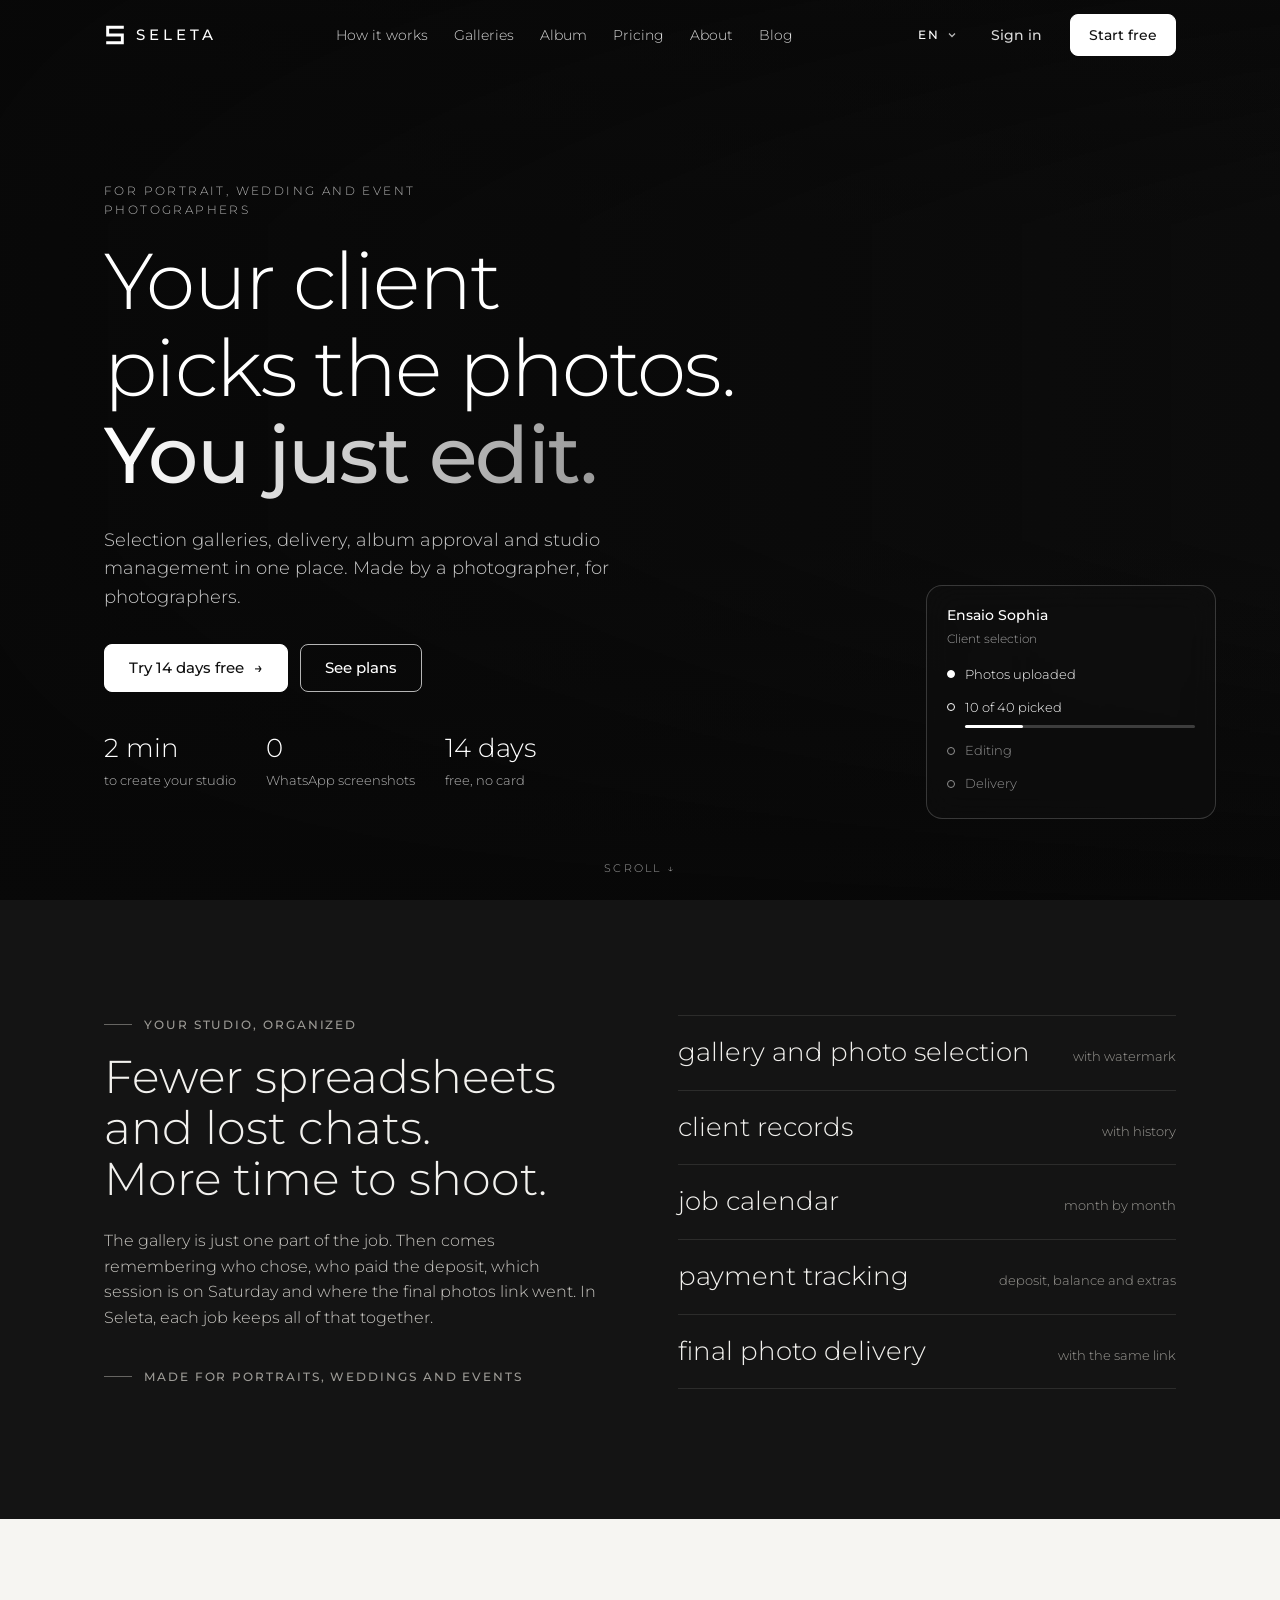
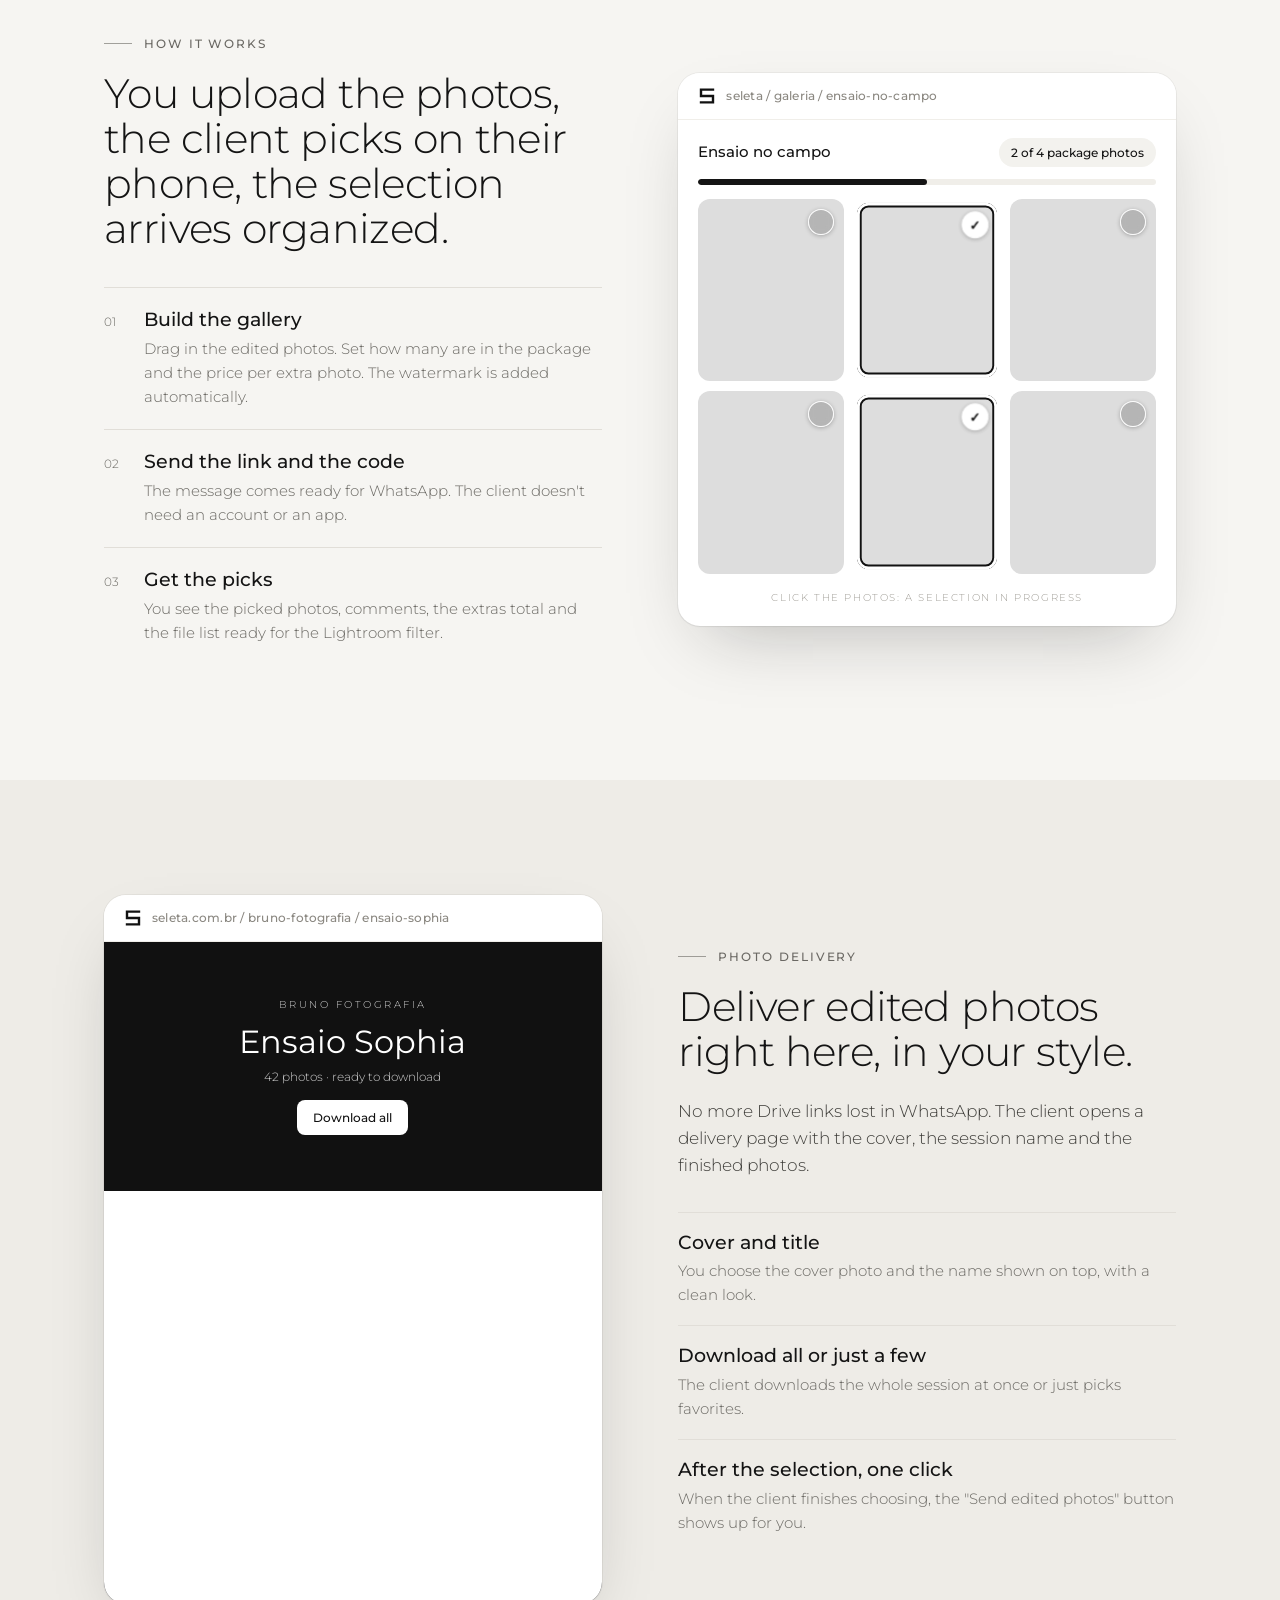
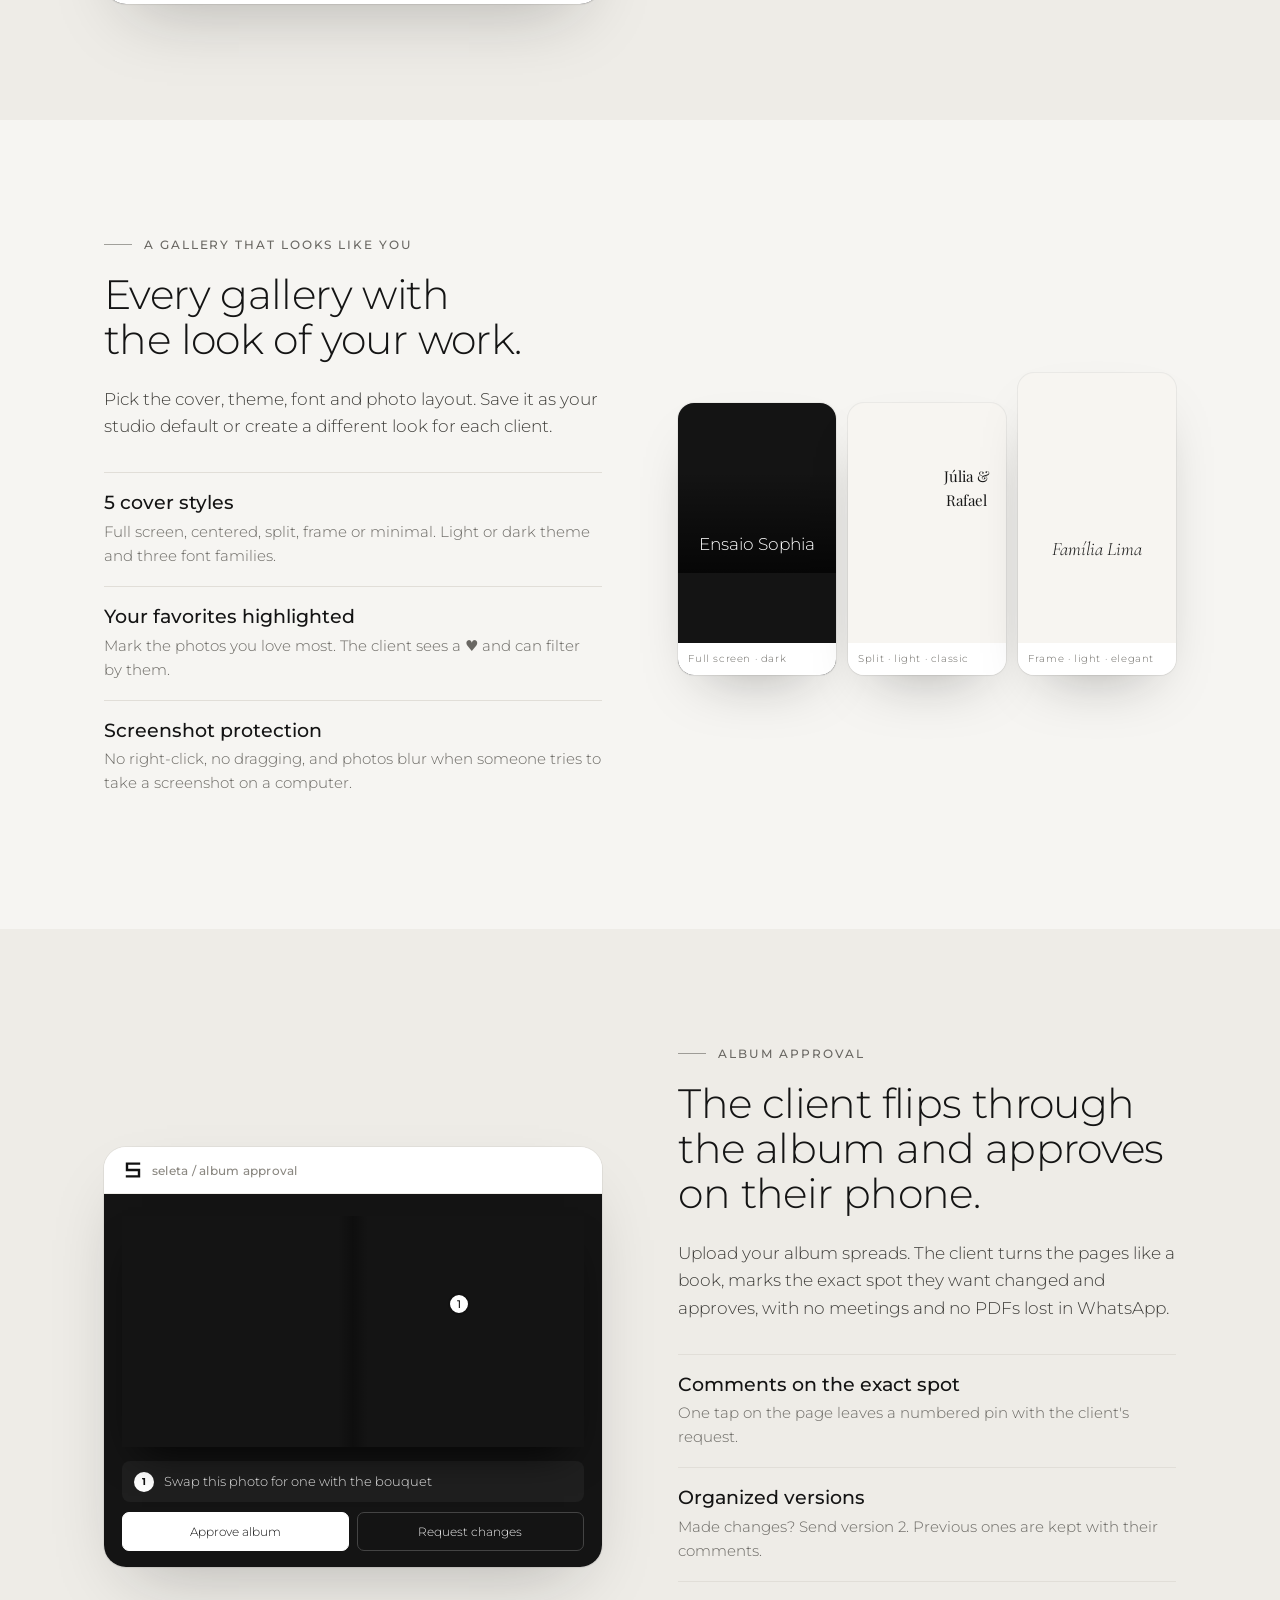
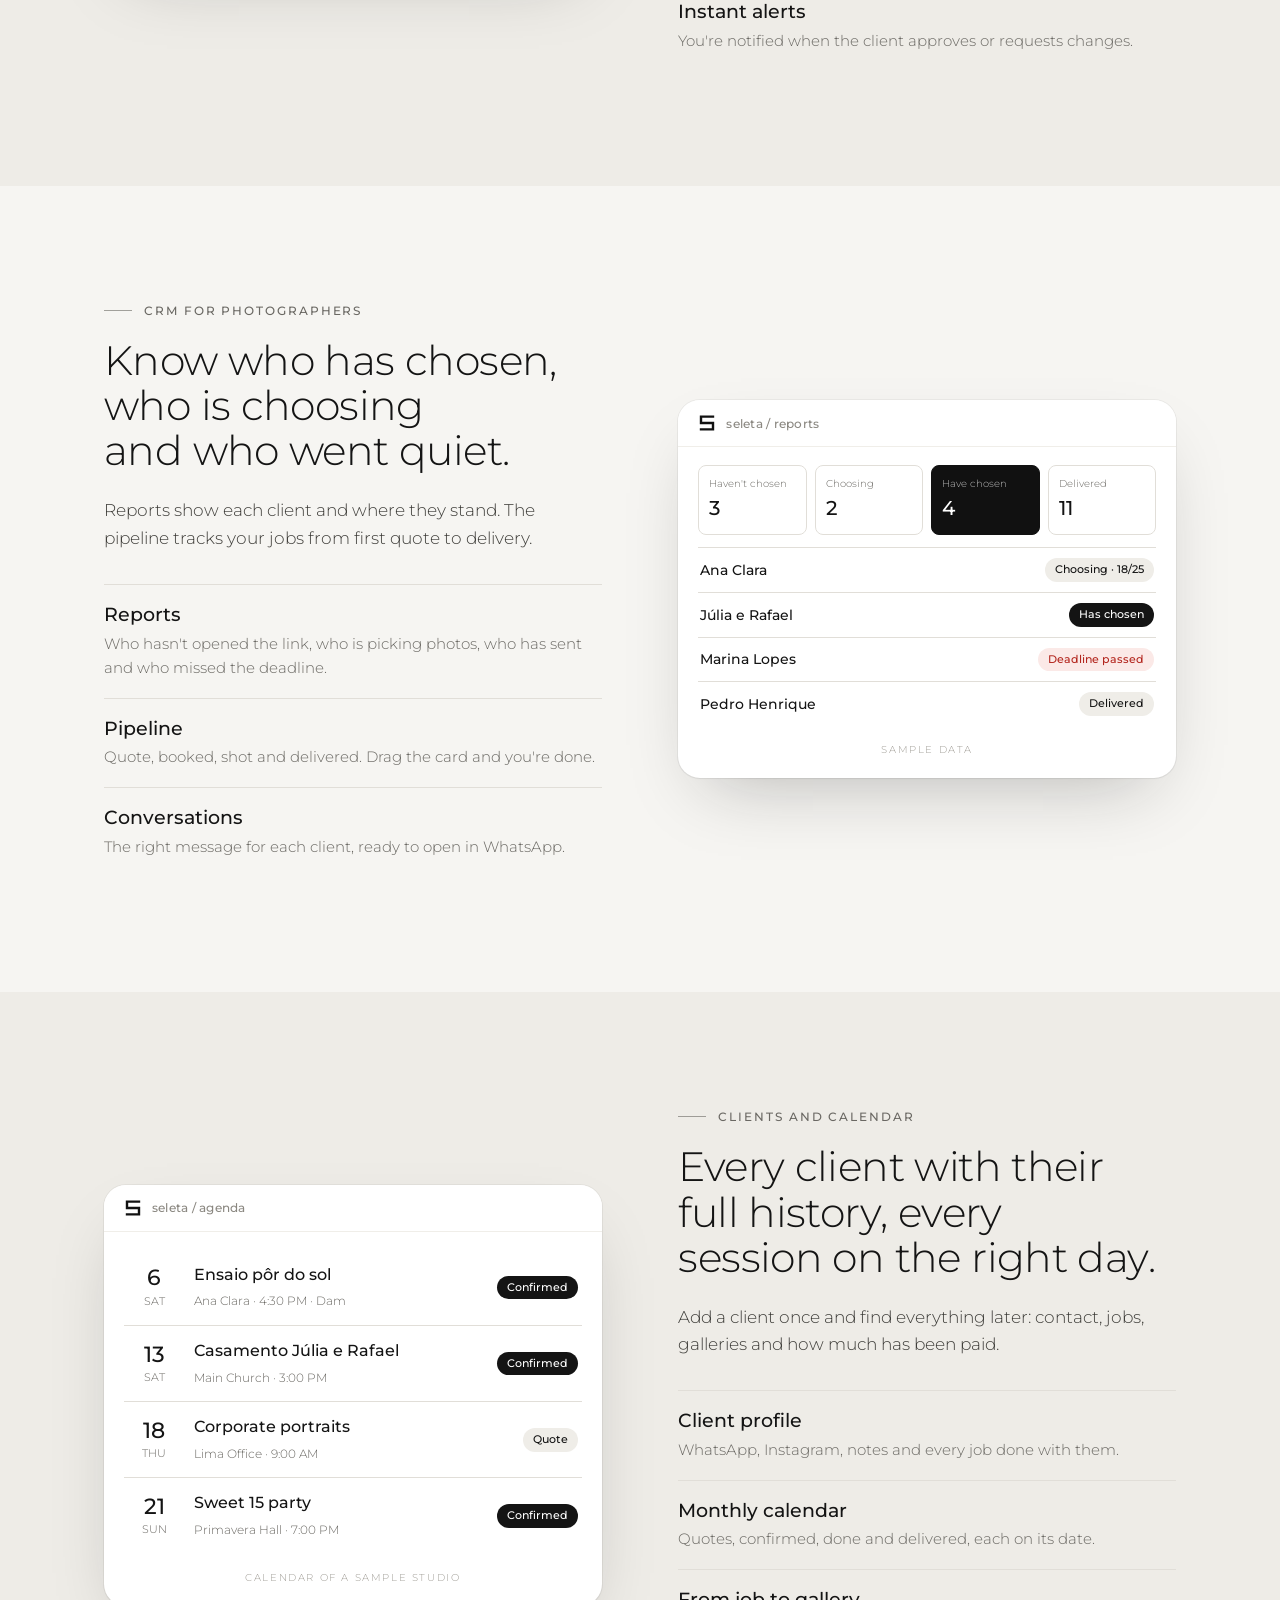
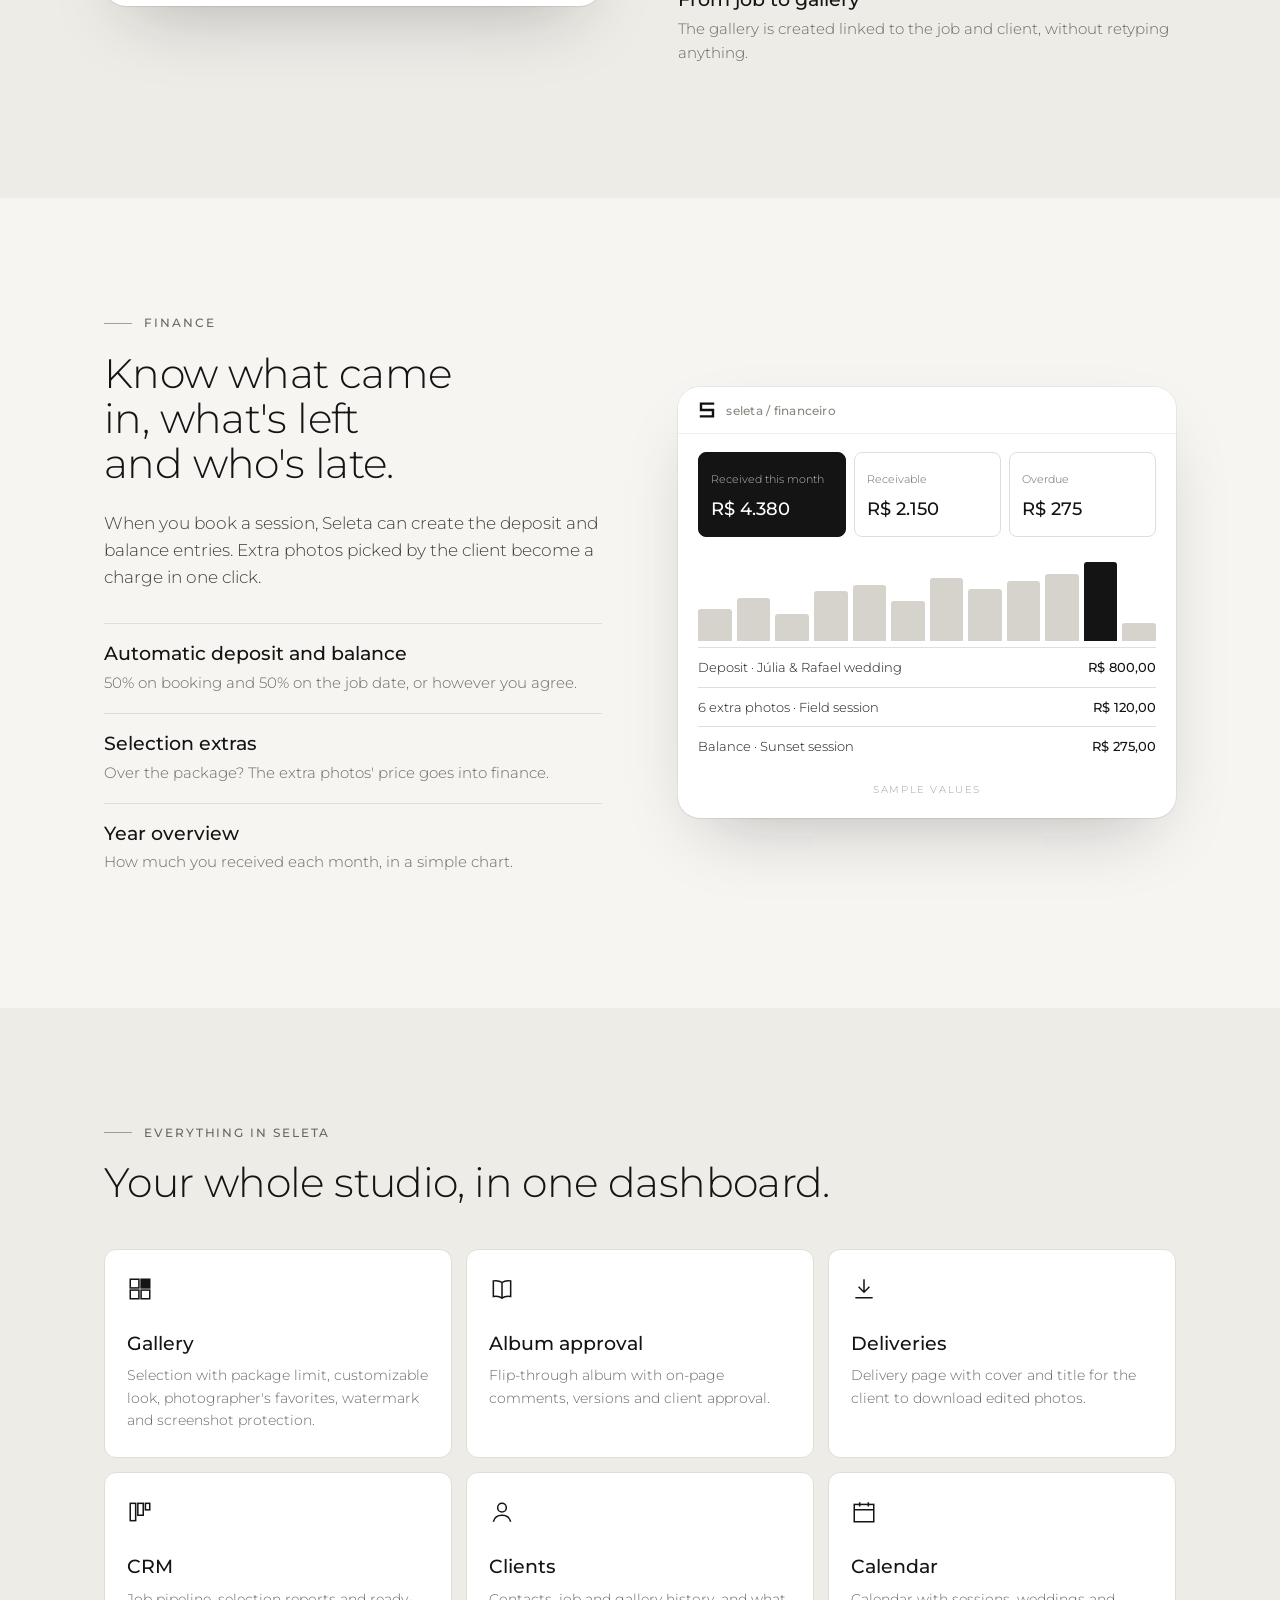
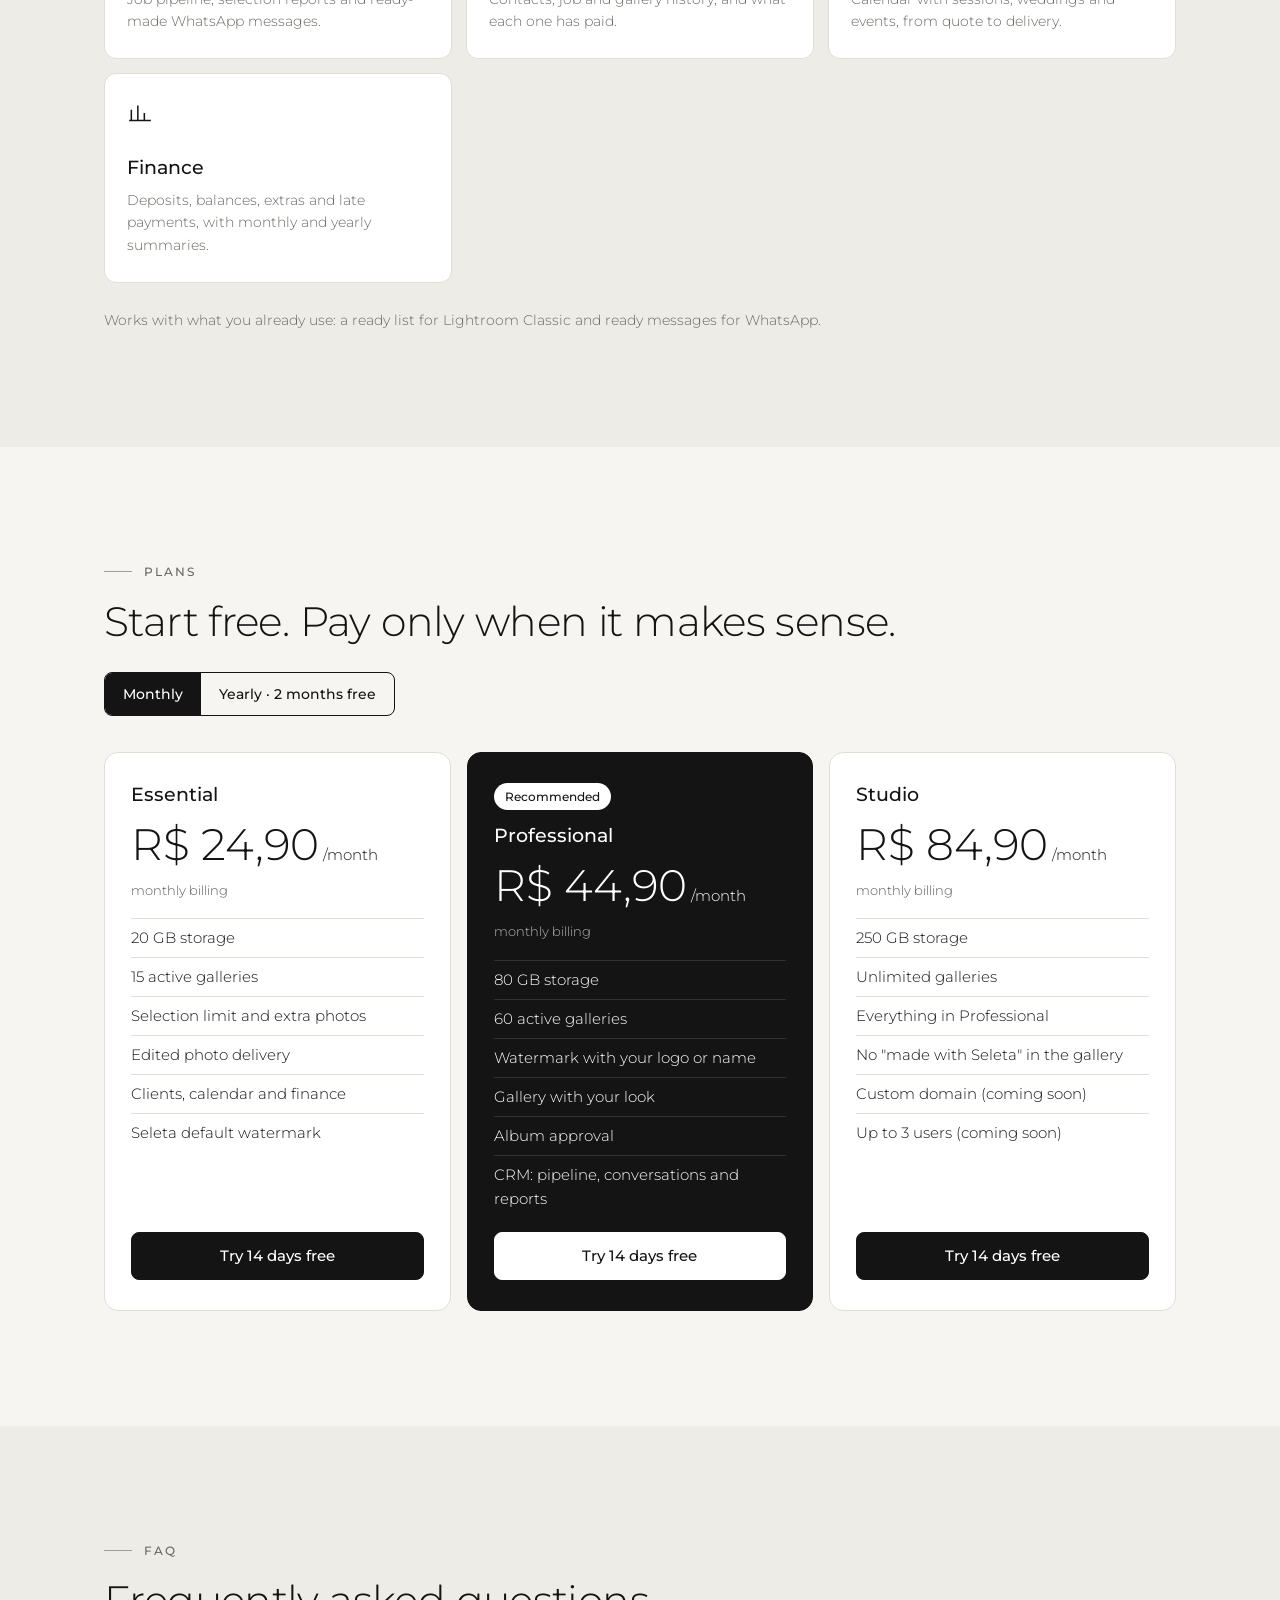
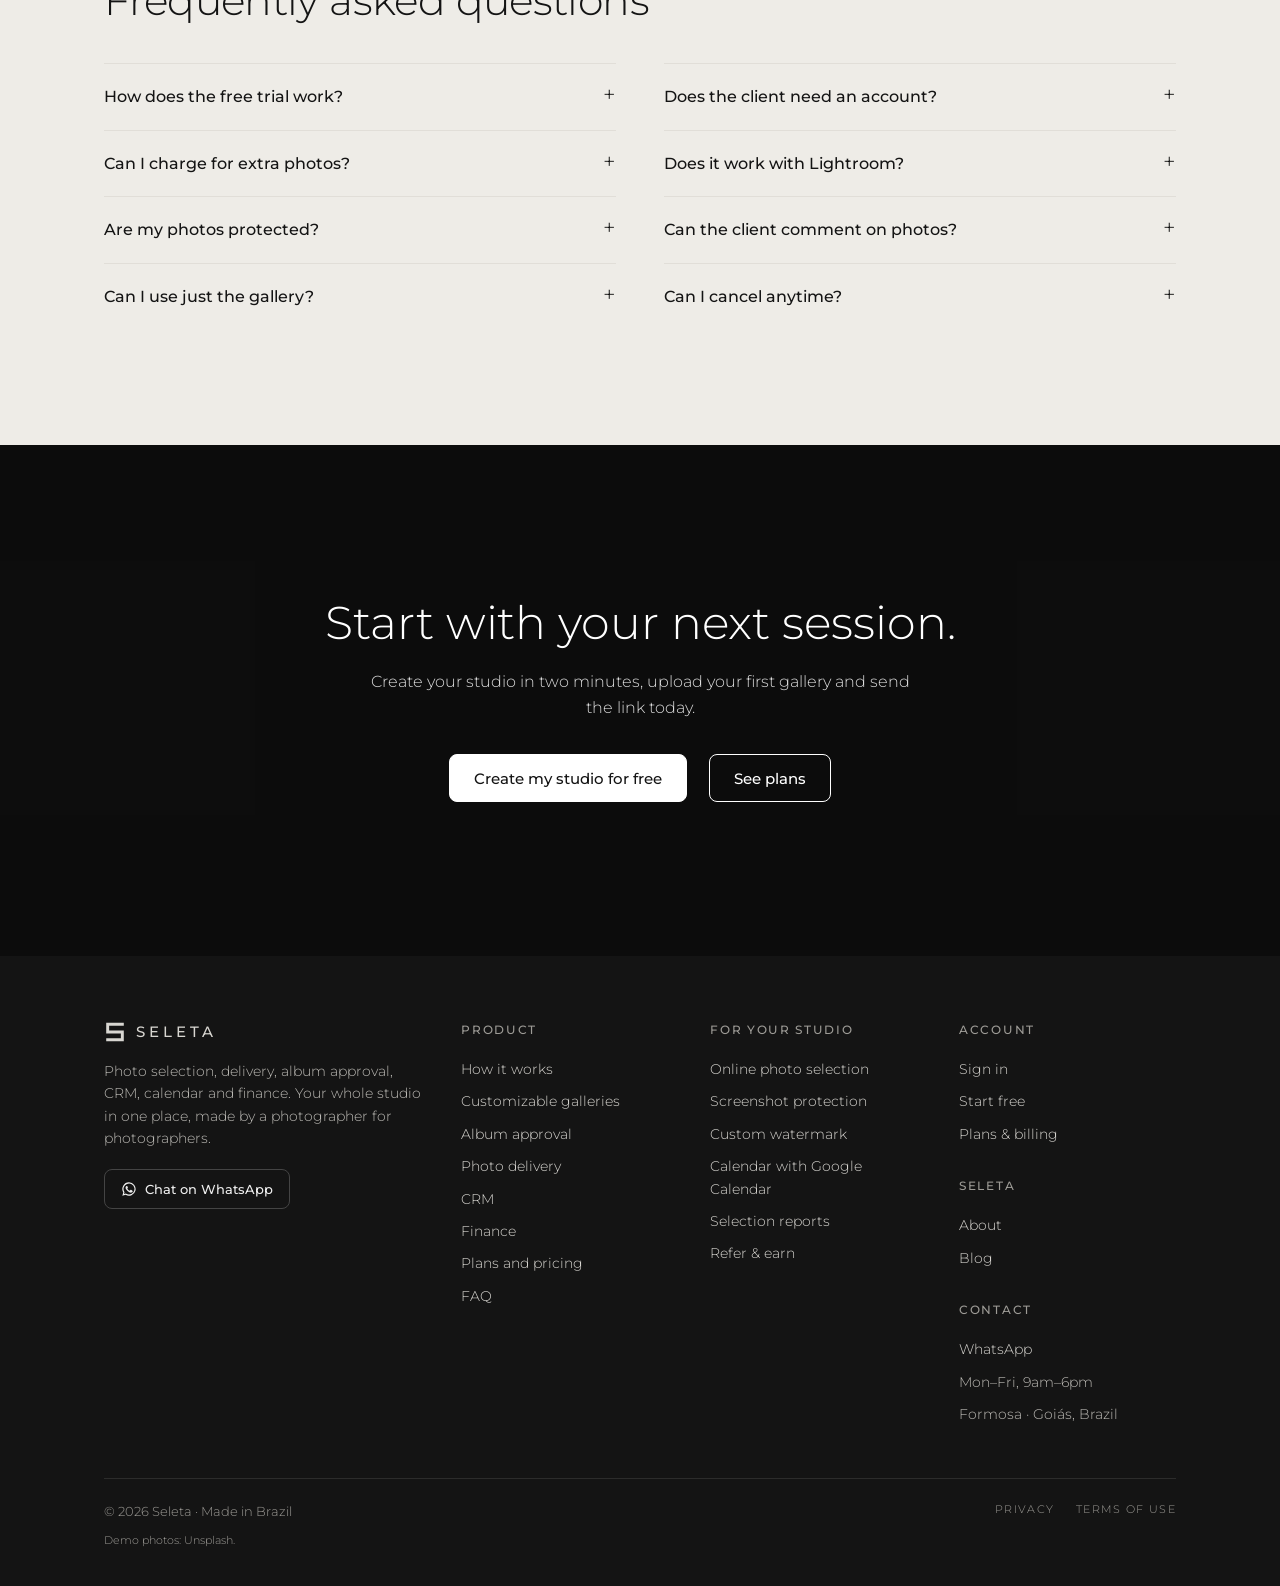
==== commit 8aad452f: "Atualiza menu do celular" ====
--- a/index.html
+++ b/index.html
@@ -570,7 +570,7 @@
   <p class="credito">Fotos de demonstração: Unsplash.</p>
 </div></footer>
 
-<script src="menu.js" defer></script>
+<script src="menu.js?v=2" defer></script>
 <script src="i18n.js?v=8"></script>
 <script>try{const r=new URLSearchParams(location.search).get("ref");if(r)localStorage.setItem("seleta-ref",r.toLowerCase().replace(/[^a-z0-9-]/g,""))}catch{}</script>
 <script>
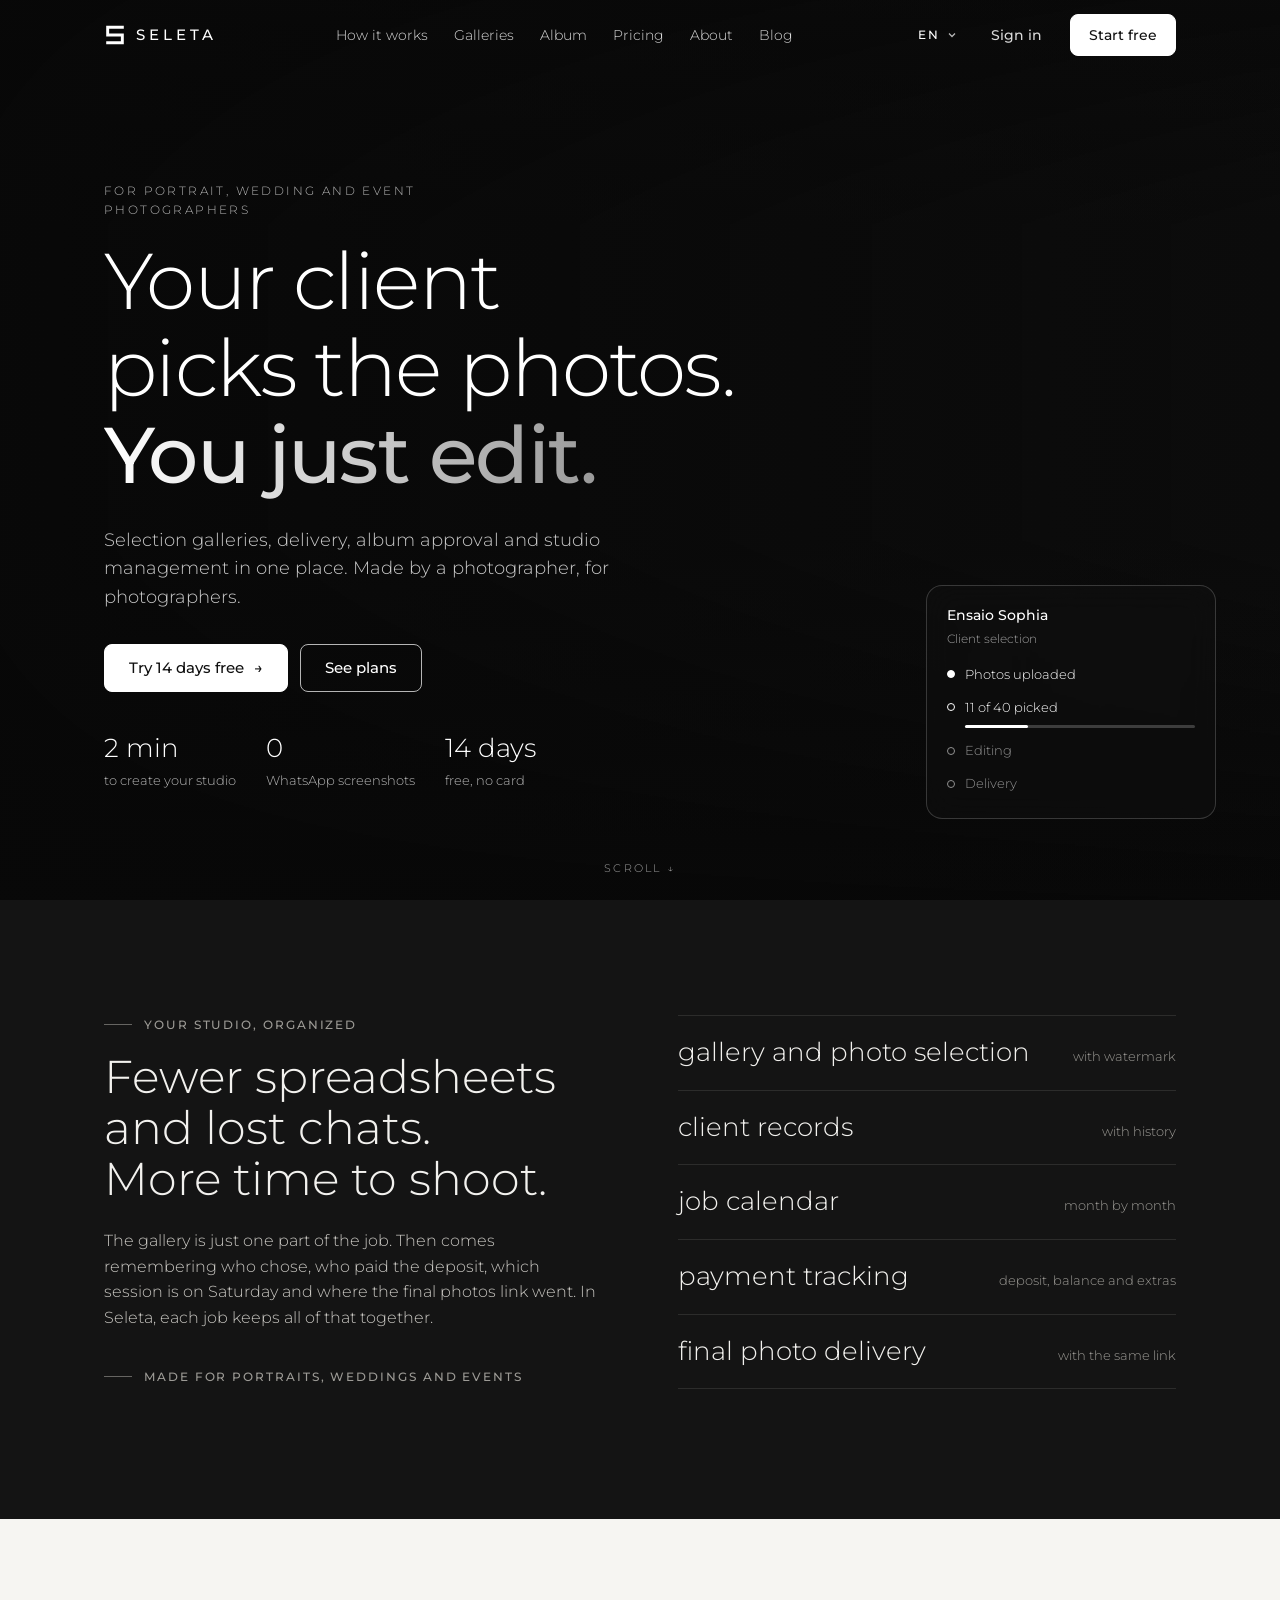
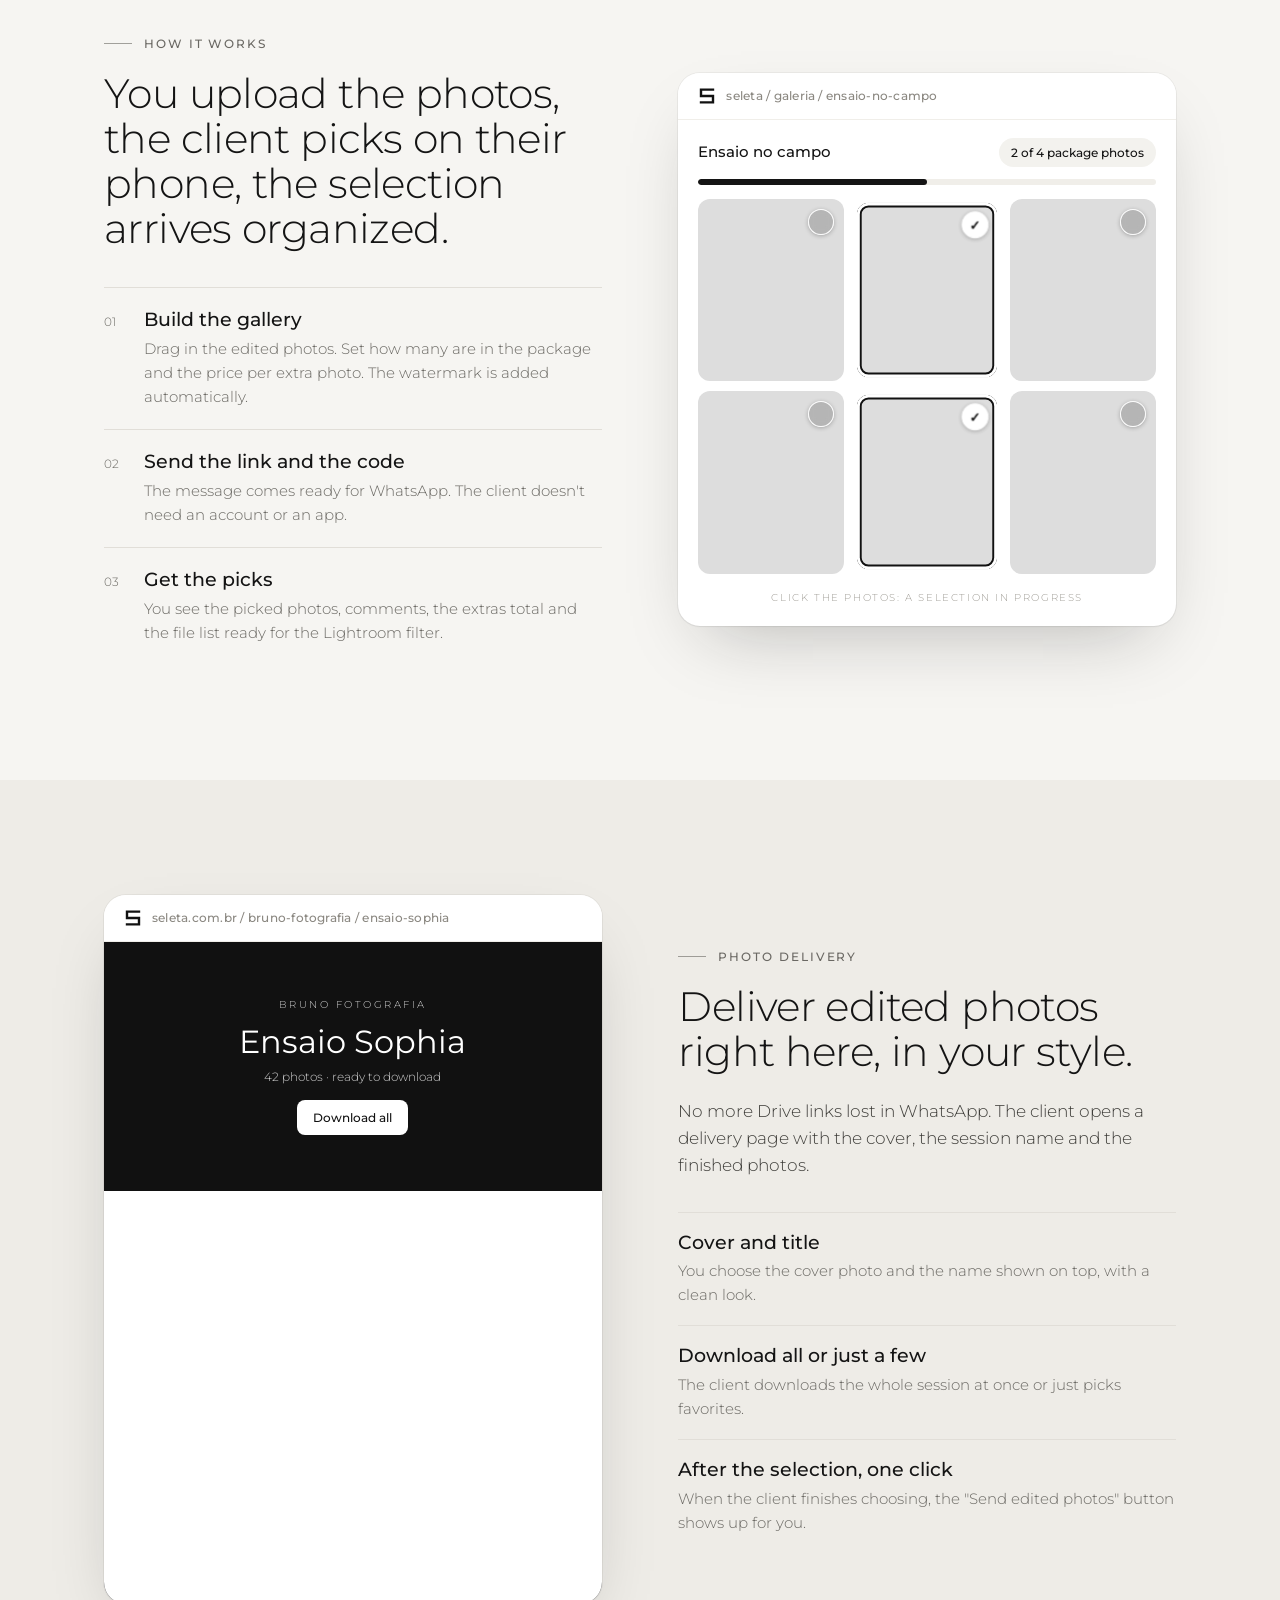
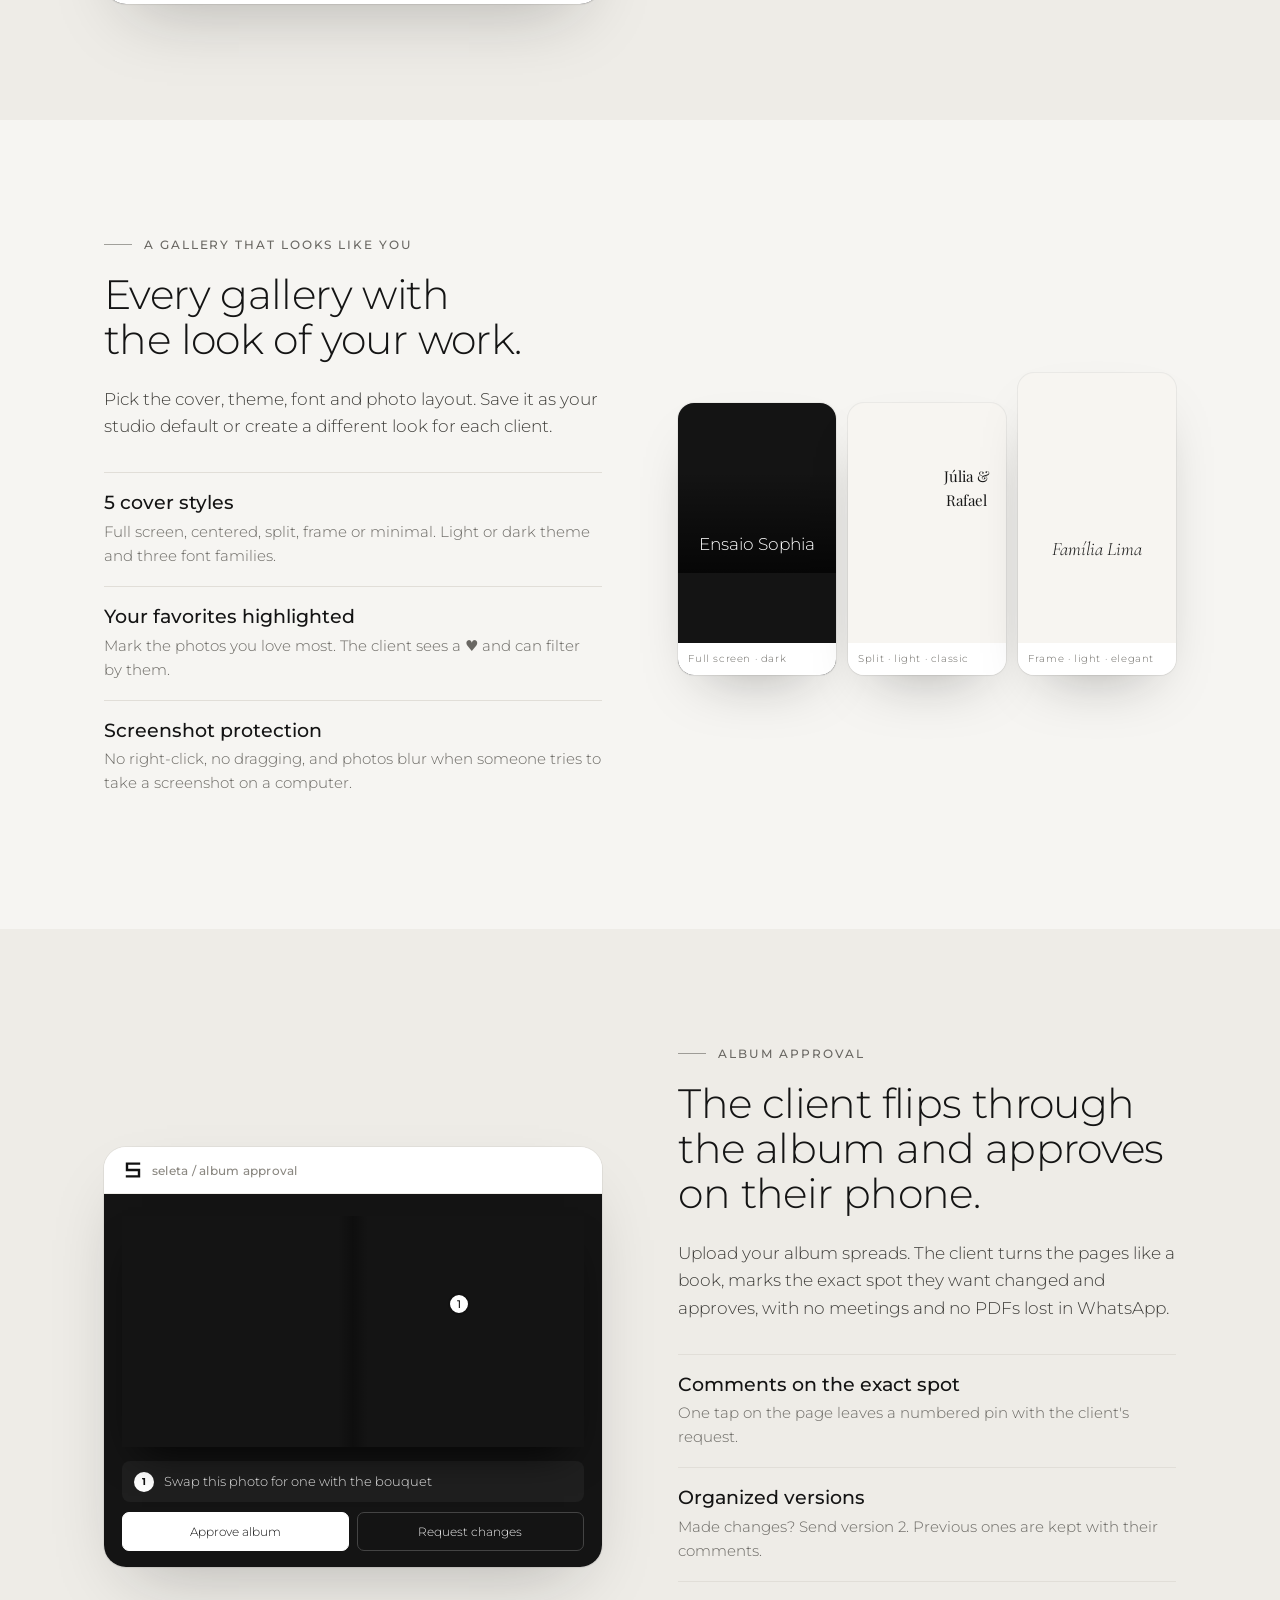
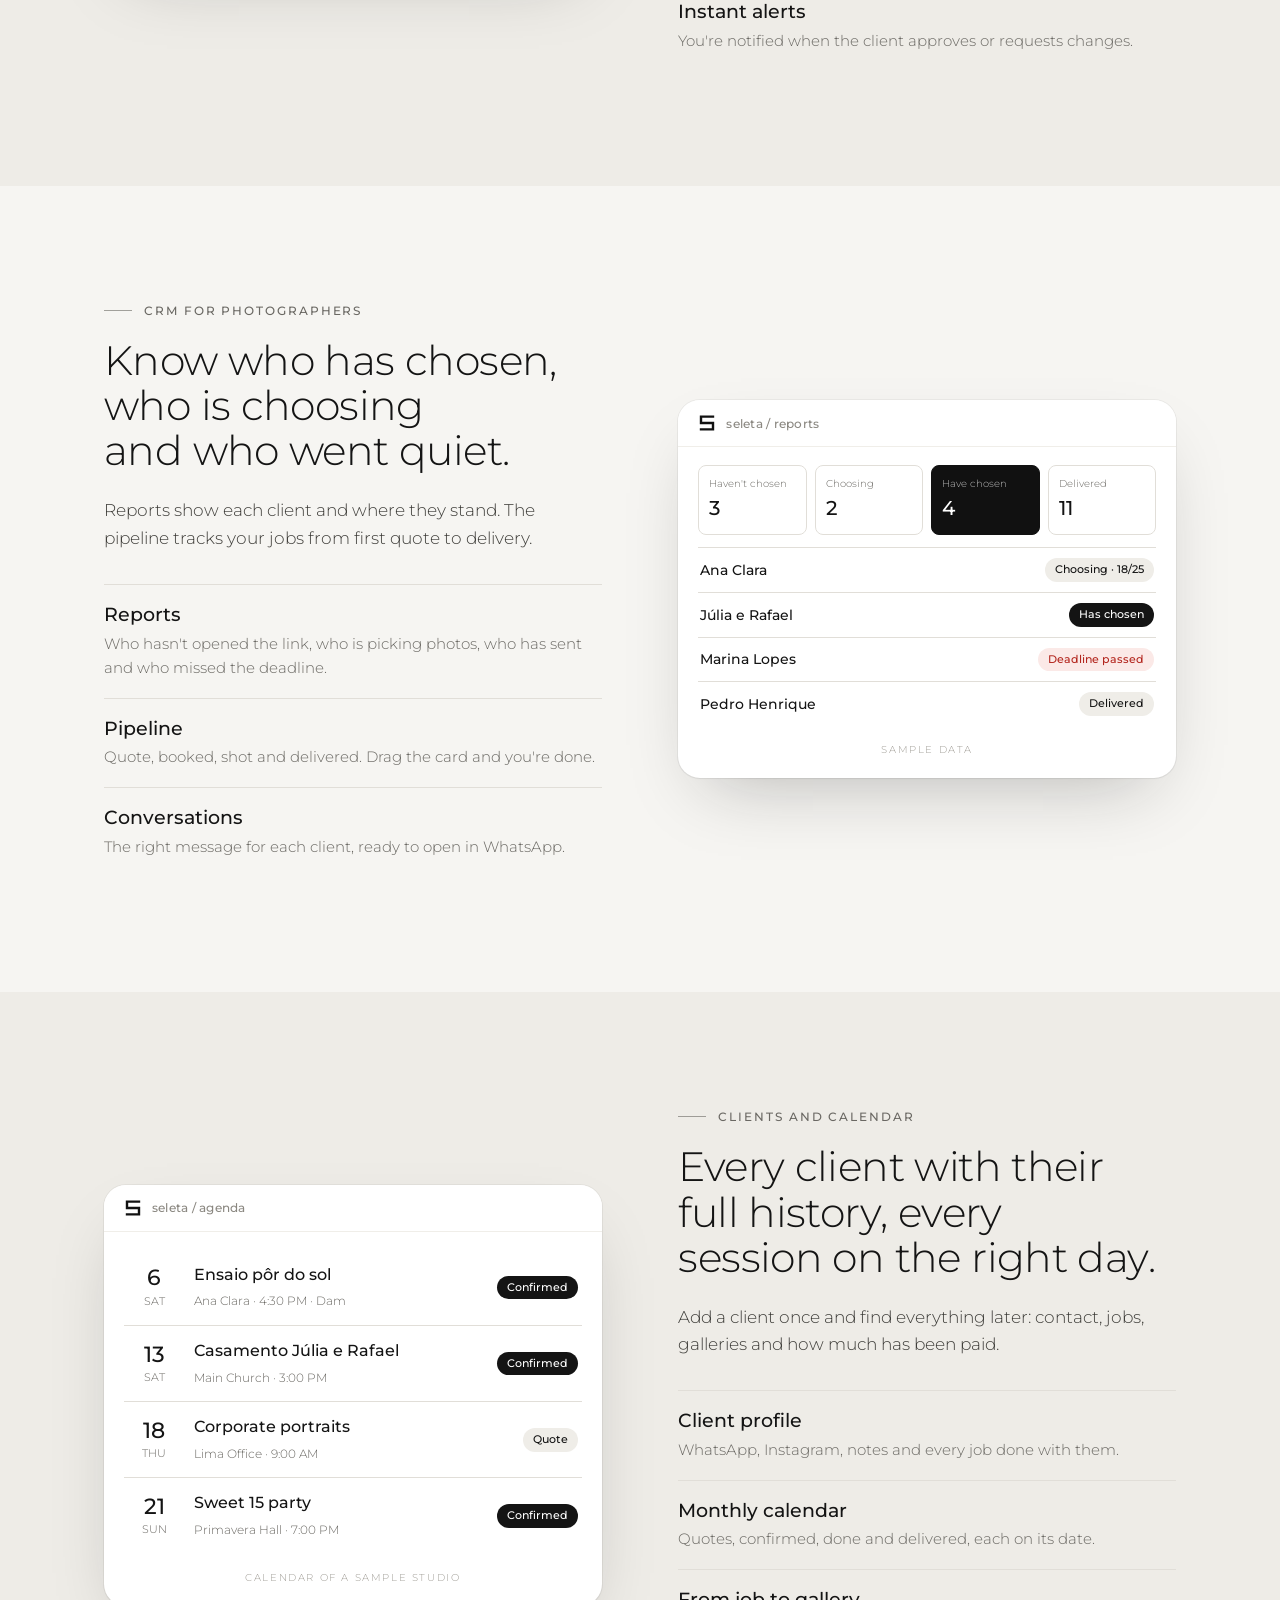
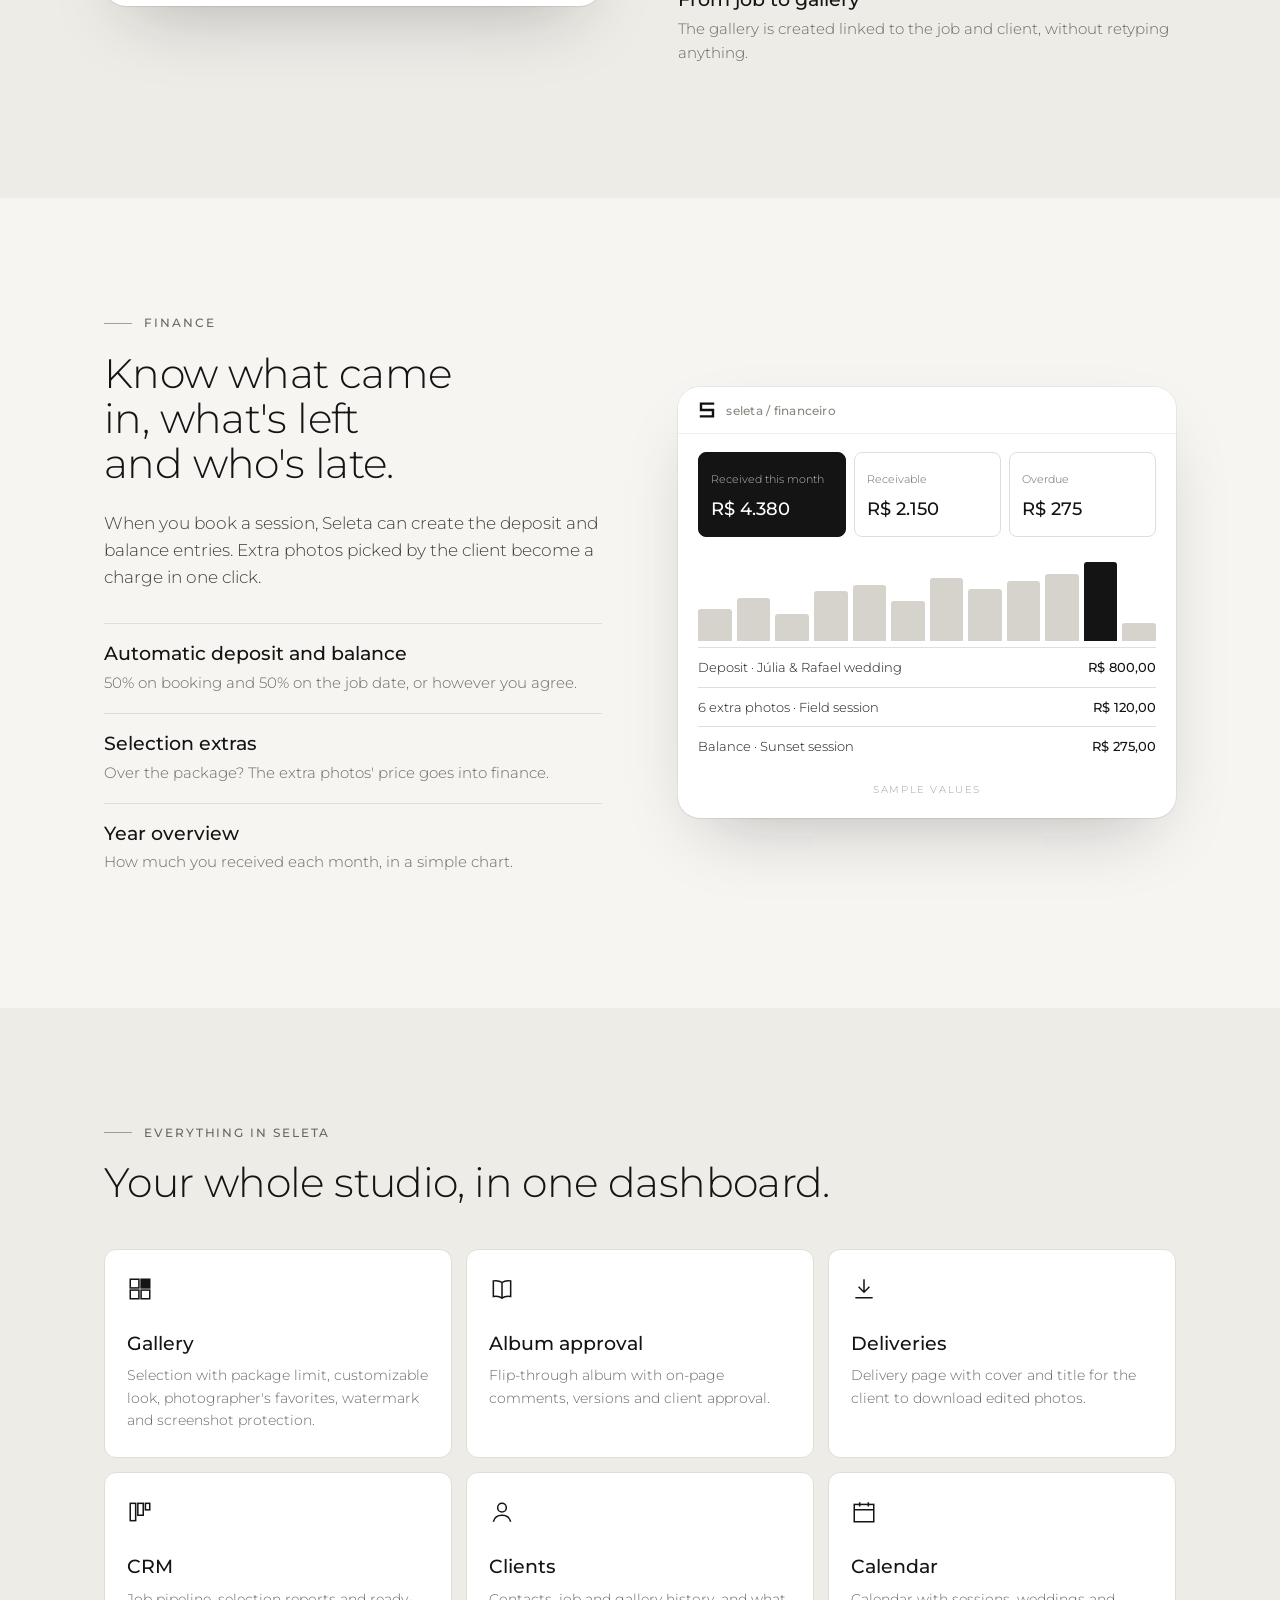
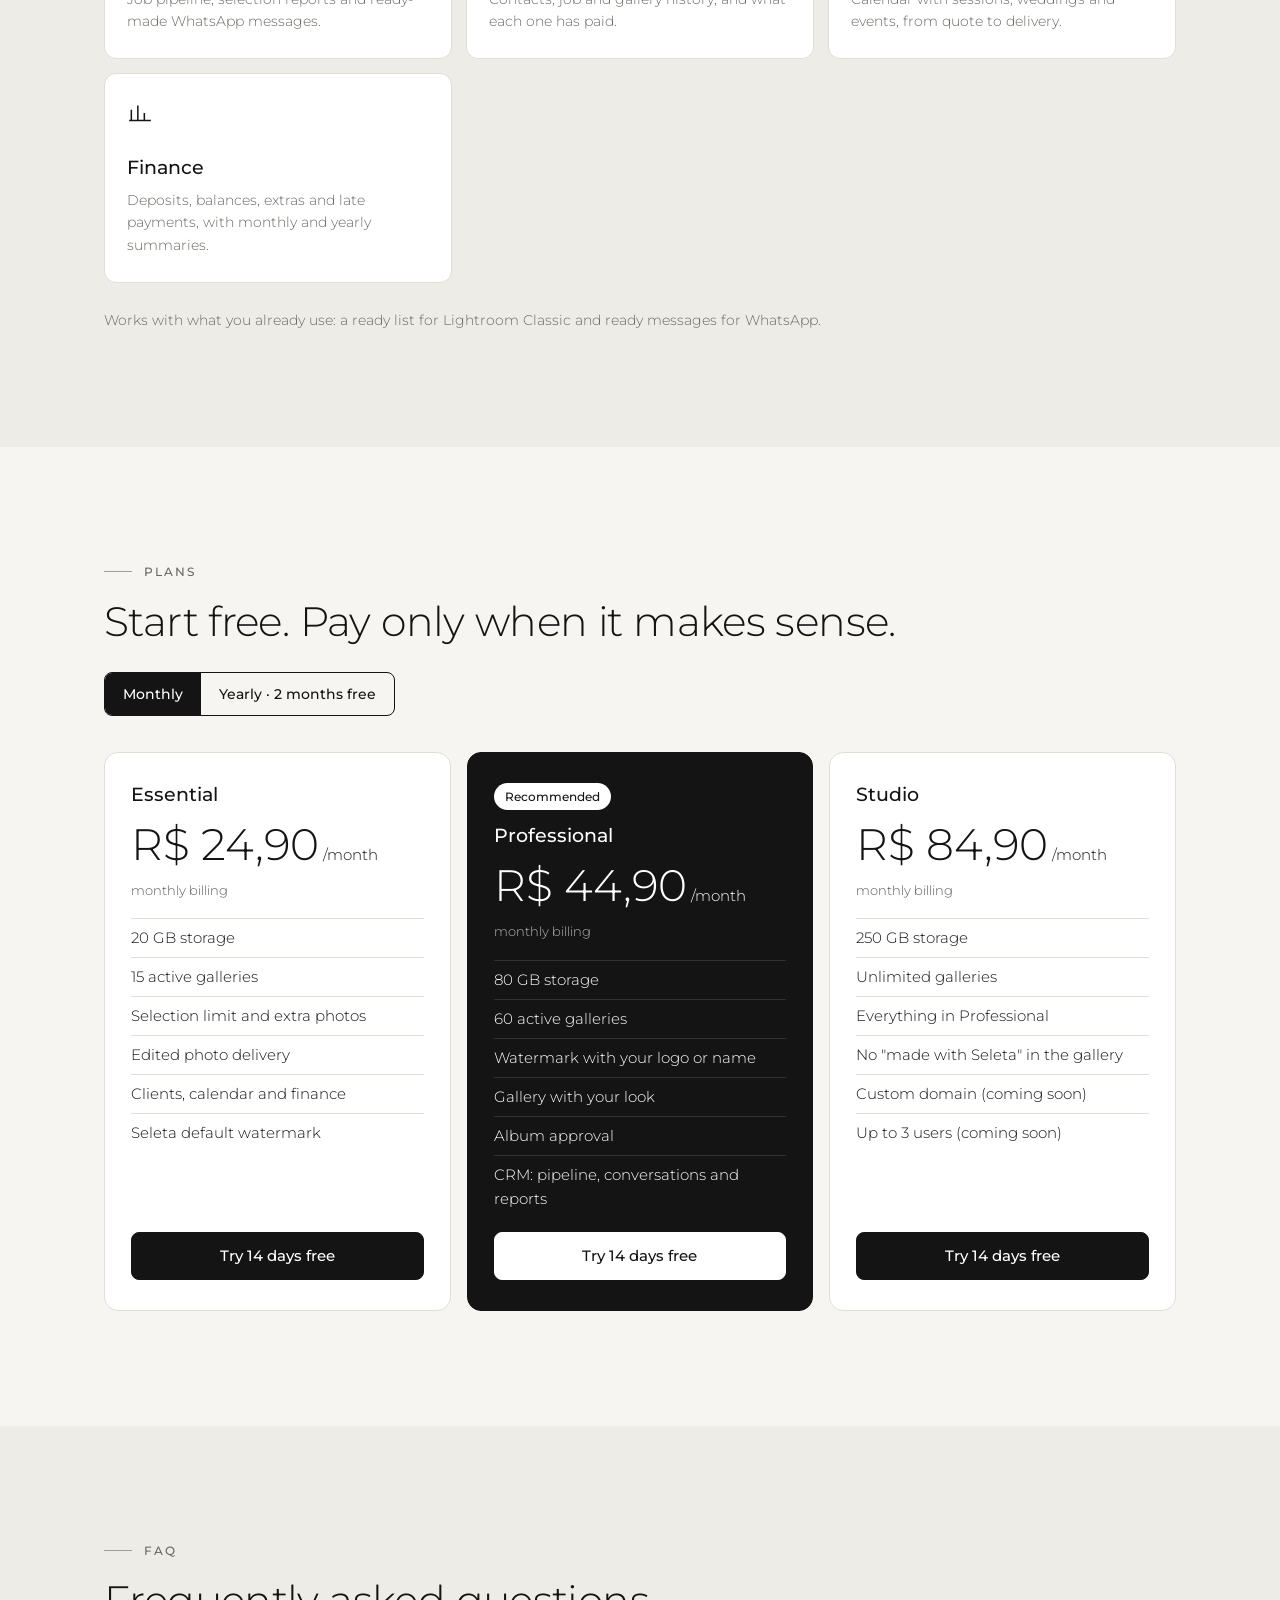
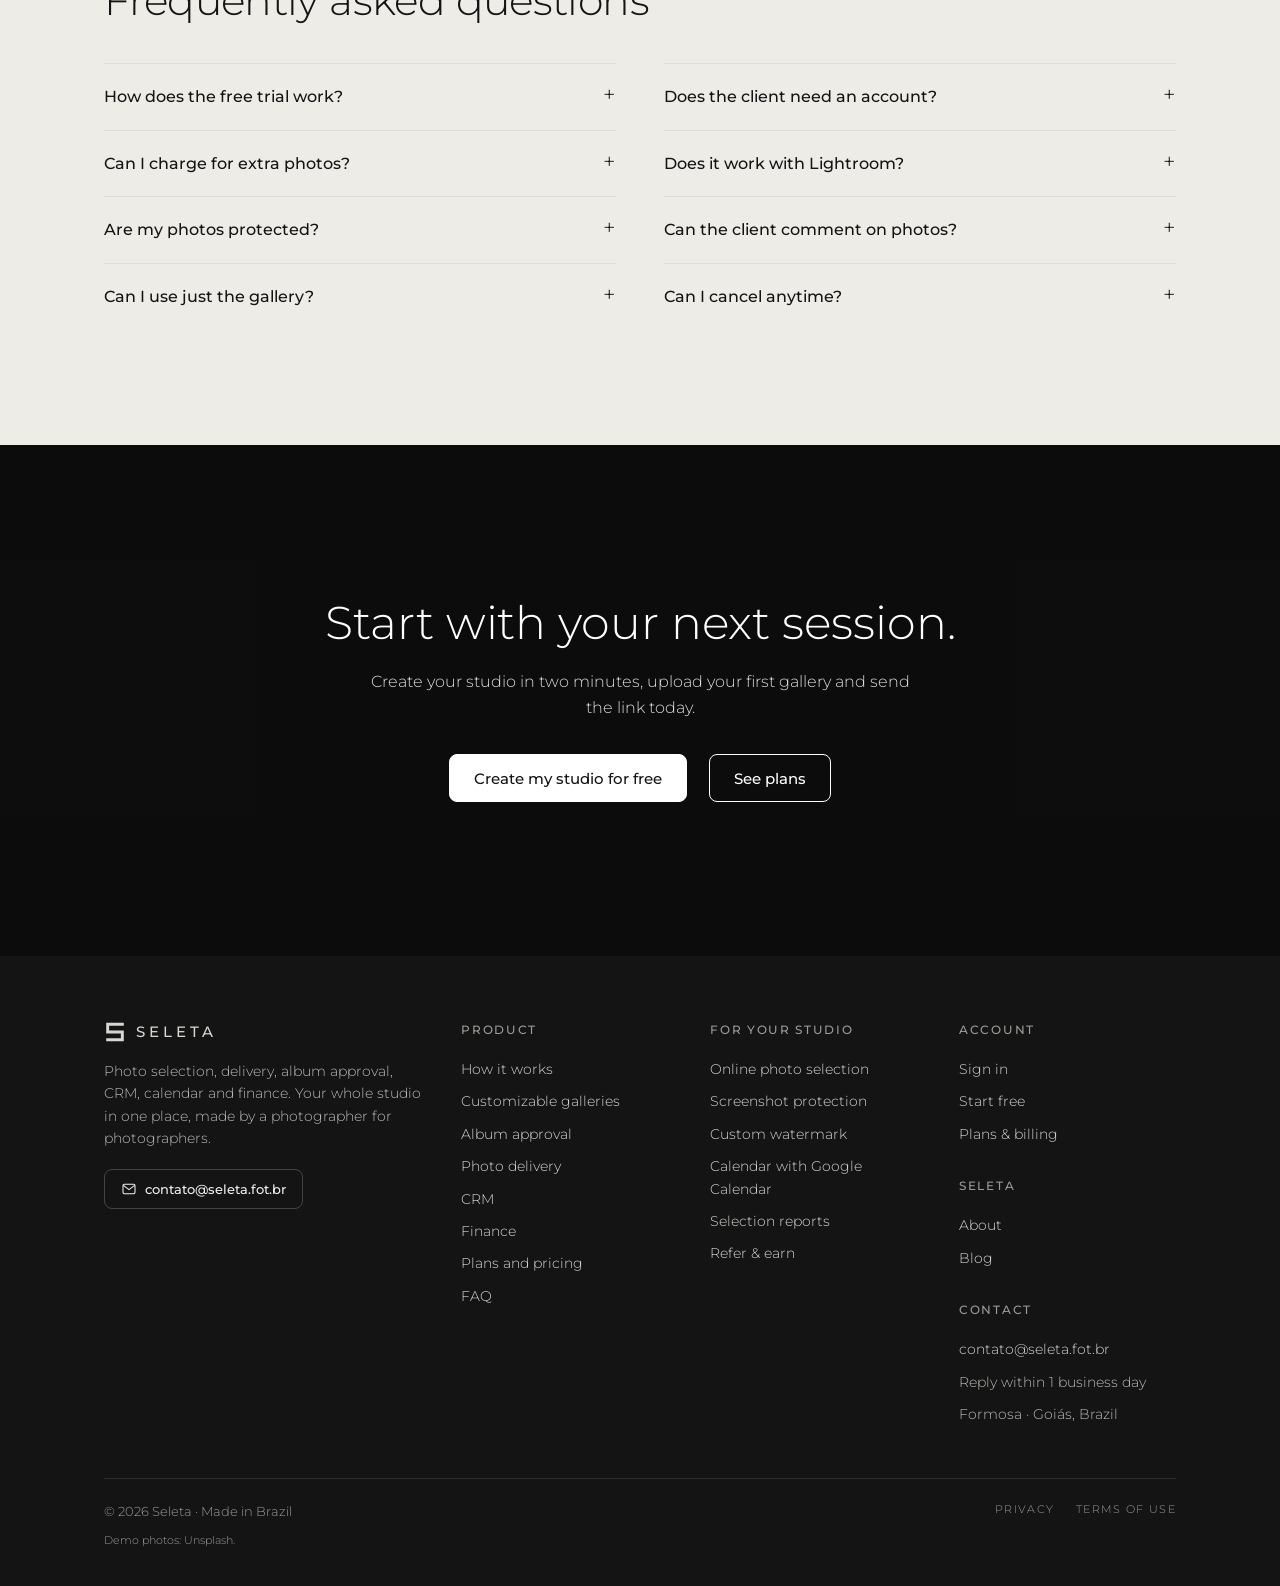
==== commit 5c66de3f: "Contato por e-mail, amostra das fontes e marca da Seleta" ====
--- a/index.html
+++ b/index.html
@@ -559,19 +559,19 @@
   <div class="cols">
     <div><a class="logo" href="#topo"><svg><use href="#s"/></svg>SELETA</a>
       <p style="margin-top:16px;color:#bdbbb6;max-width:24em">Seleção de fotos, entrega, aprovação de álbum, CRM, agenda e financeiro. O estúdio inteiro em um só lugar, feito por fotógrafo para fotógrafos.</p>
-      <a class="btn wa" href="https://wa.me/5561995169154?text=Oi!%20Vim%20pelo%20site%20da%20Seleta%20e%20queria%20saber%20mais." target="_blank" rel="noopener"><svg viewBox="0 0 24 24" width="16" height="16" fill="currentColor" aria-hidden="true"><path d="M12 2a10 10 0 0 0-8.6 15.1L2 22l5-1.3A10 10 0 1 0 12 2zm0 18.2a8.2 8.2 0 0 1-4.2-1.2l-.3-.2-3 .8.8-2.9-.2-.3A8.2 8.2 0 1 1 12 20.2zm4.5-6.1c-.2-.1-1.5-.7-1.7-.8s-.4-.1-.6.1-.7.8-.8 1-.3.2-.5.1a6.7 6.7 0 0 1-3.3-2.9c-.3-.4.2-.4.7-1.4.1-.2 0-.3 0-.4l-.8-1.8c-.2-.5-.4-.4-.6-.4h-.5a1 1 0 0 0-.7.3 3 3 0 0 0-.9 2.2 5.2 5.2 0 0 0 1.1 2.7 11.8 11.8 0 0 0 4.5 4c1.7.7 2.3.8 3.2.6a2.7 2.7 0 0 0 1.8-1.2 2.2 2.2 0 0 0 .1-1.2c0-.1-.2-.2-.4-.3z"/></svg>Falar no WhatsApp</a></div>
+      <a class="btn wa" href="mailto:contato@seleta.fot.br"><svg viewBox="0 0 24 24" width="16" height="16" fill="none" stroke="currentColor" stroke-width="1.6" aria-hidden="true"><rect x="3" y="5" width="18" height="14" rx="2"/><path d="m3.5 6.5 8.5 6.5 8.5-6.5"/></svg>contato@seleta.fot.br</a></div>
     <div><h4>Produto</h4><ul><li><a href="#como">Como funciona</a></li><li><a href="#design">Galerias personalizáveis</a></li><li><a href="#album">Aprovação de álbum</a></li><li><a href="#entrega">Entrega de fotos</a></li><li><a href="#crm">CRM</a></li><li><a href="#financeiro">Financeiro</a></li><li><a href="precos.html">Planos e preços</a></li><li><a href="#duvidas">Dúvidas</a></li></ul></div>
     <div><h4>Para o seu estúdio</h4><ul><li><a href="#como">Seleção de fotos online</a></li><li><a href="#design">Proteção contra print</a></li><li><a href="#design">Marca d'água personalizada</a></li><li><a href="#estudio">Agenda com Google Agenda</a></li><li><a href="#crm">Relatórios de seleção</a></li><li><a href="app.html#/indique">Indique e ganhe</a></li></ul></div>
     <div><h4>Conta</h4><ul><li><a href="app.html">Entrar</a></li><li><a href="app.html?criar">Começar grátis</a></li><li><a href="app.html#/plano">Planos e cobrança</a></li></ul>
       <h4 style="margin-top:26px">Seleta</h4><ul><li><a href="sobre.html">Sobre</a></li><li><a href="blog.html">Blog</a></li></ul>
-      <h4 style="margin-top:26px">Contato</h4><ul><li><a href="https://wa.me/5561995169154?text=Oi!%20Vim%20pelo%20site%20da%20Seleta%20e%20queria%20saber%20mais." target="_blank" rel="noopener">WhatsApp</a></li><li style="color:#bdbbb6">Seg. a sex., 9h às 18h</li><li style="color:#bdbbb6">Formosa · Goiás</li></ul></div>
+      <h4 style="margin-top:26px">Contato</h4><ul><li><a href="mailto:contato@seleta.fot.br">contato@seleta.fot.br</a></li><li style="color:#bdbbb6">Resposta em até 1 dia útil</li><li style="color:#bdbbb6">Formosa · Goiás</li></ul></div>
   </div>
   <div class="base"><span>© 2026 Seleta · Feito no Brasil</span><span class="legal"><a href="privacidade.html">Privacidade</a><a href="termos.html">Termos de uso</a></span></div>
   <p class="credito">Fotos de demonstração: Unsplash.</p>
 </div></footer>
 
 <script src="menu.js?v=2" defer></script>
-<script src="i18n.js?v=8"></script>
+<script src="i18n.js?v=9"></script>
 <script>try{const r=new URLSearchParams(location.search).get("ref");if(r)localStorage.setItem("seleta-ref",r.toLowerCase().replace(/[^a-z0-9-]/g,""))}catch{}</script>
 <script>
 {
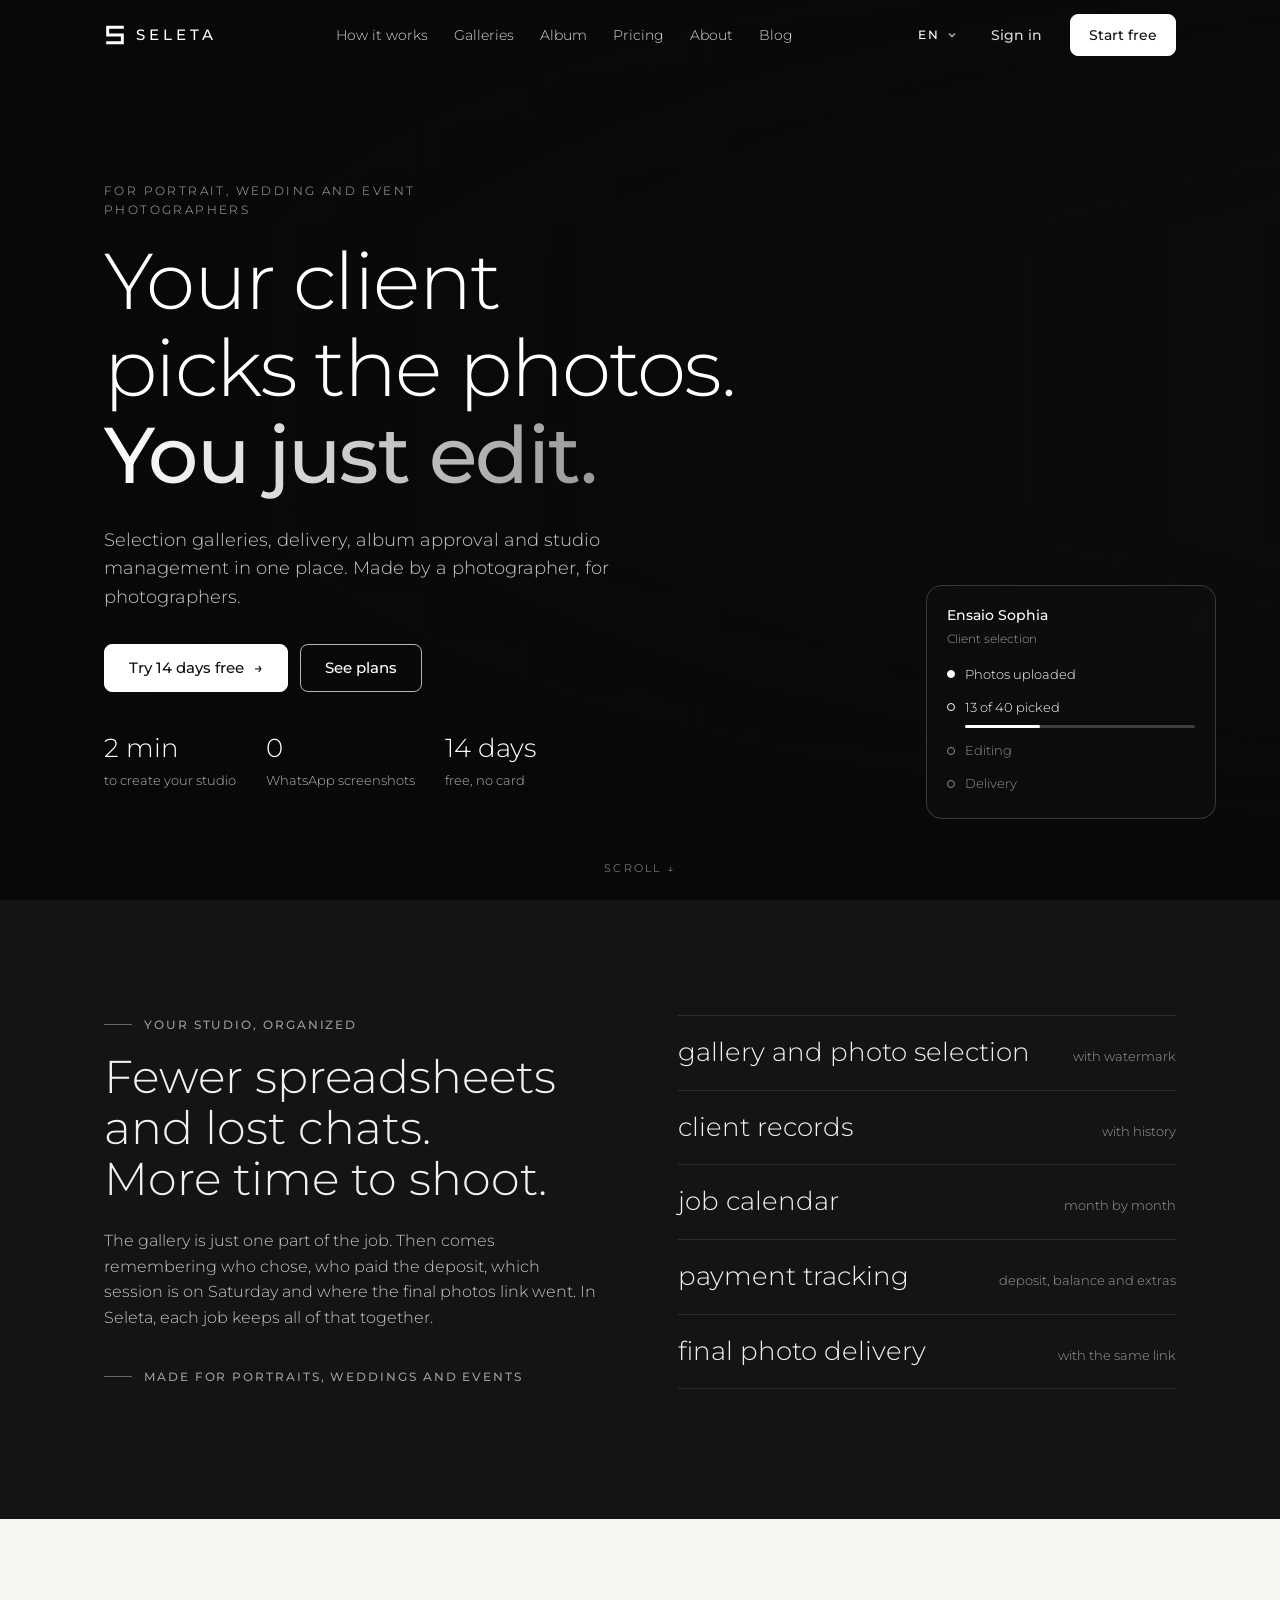
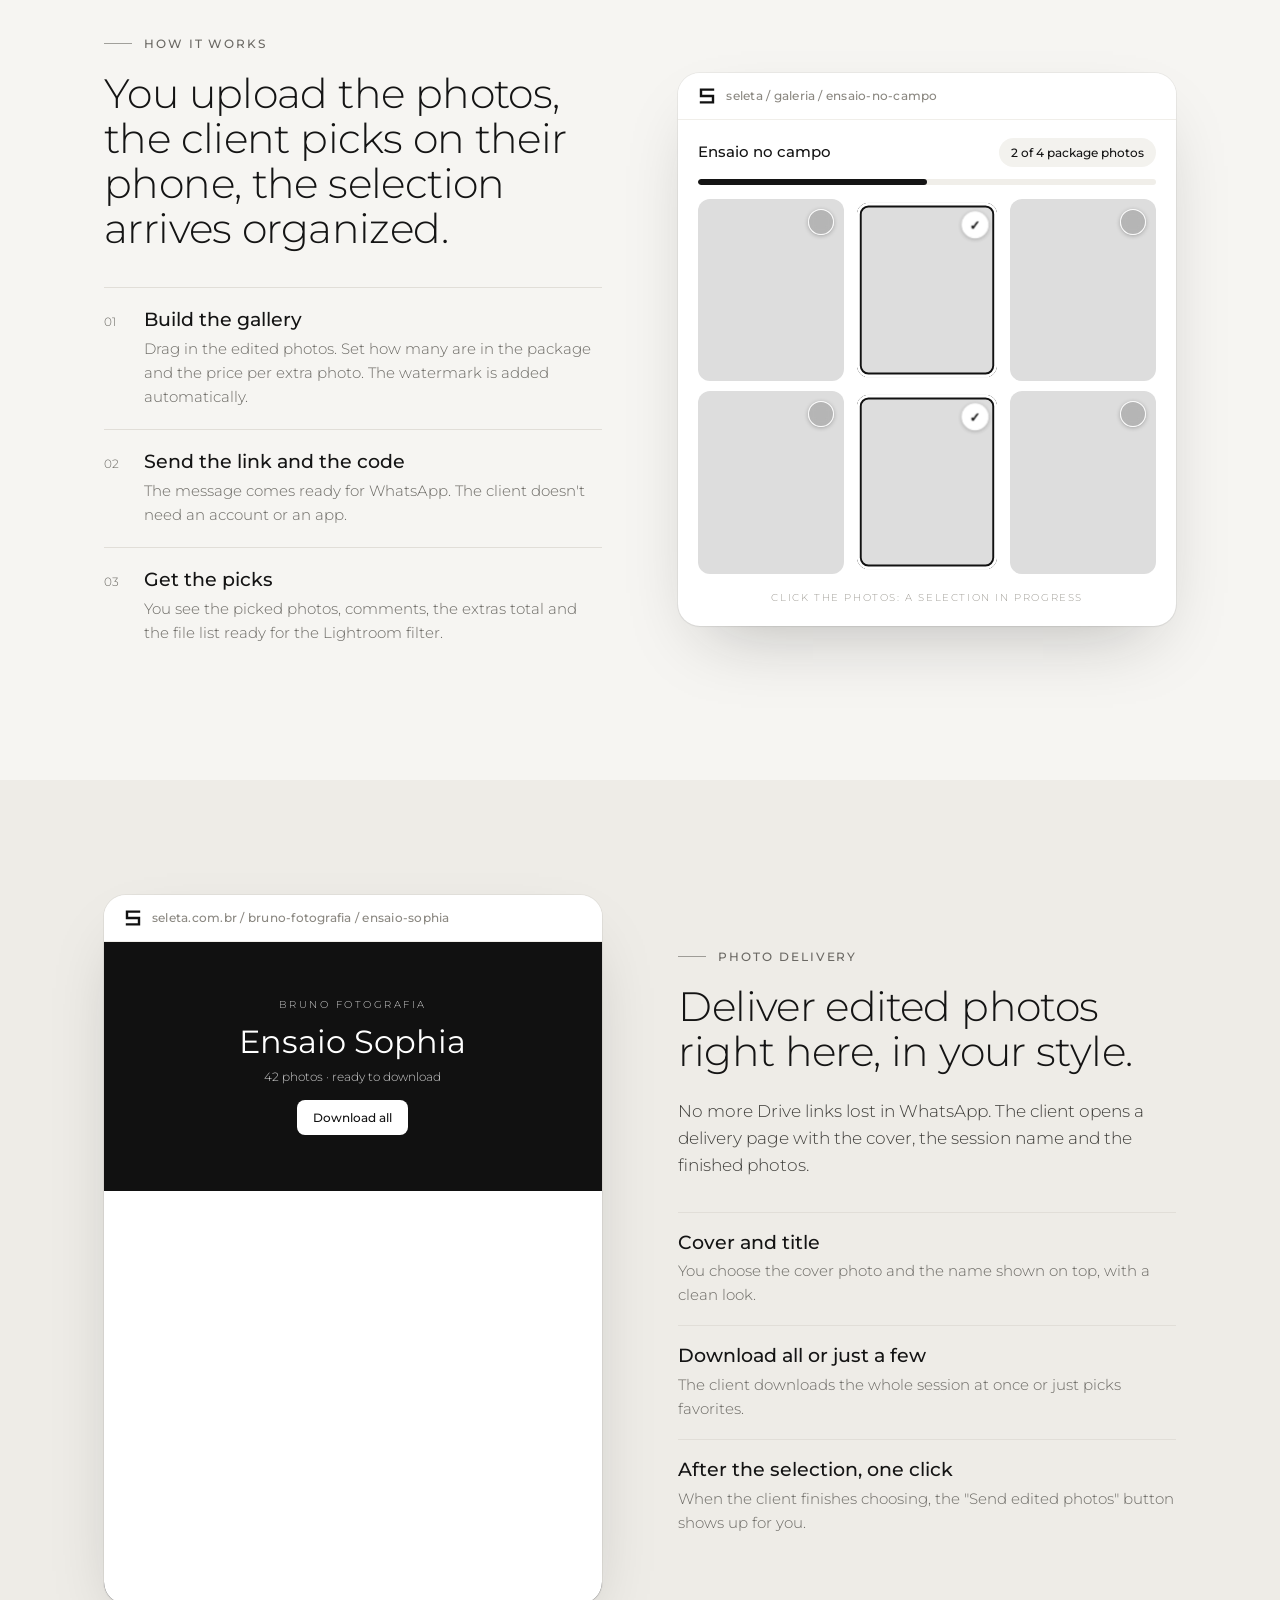
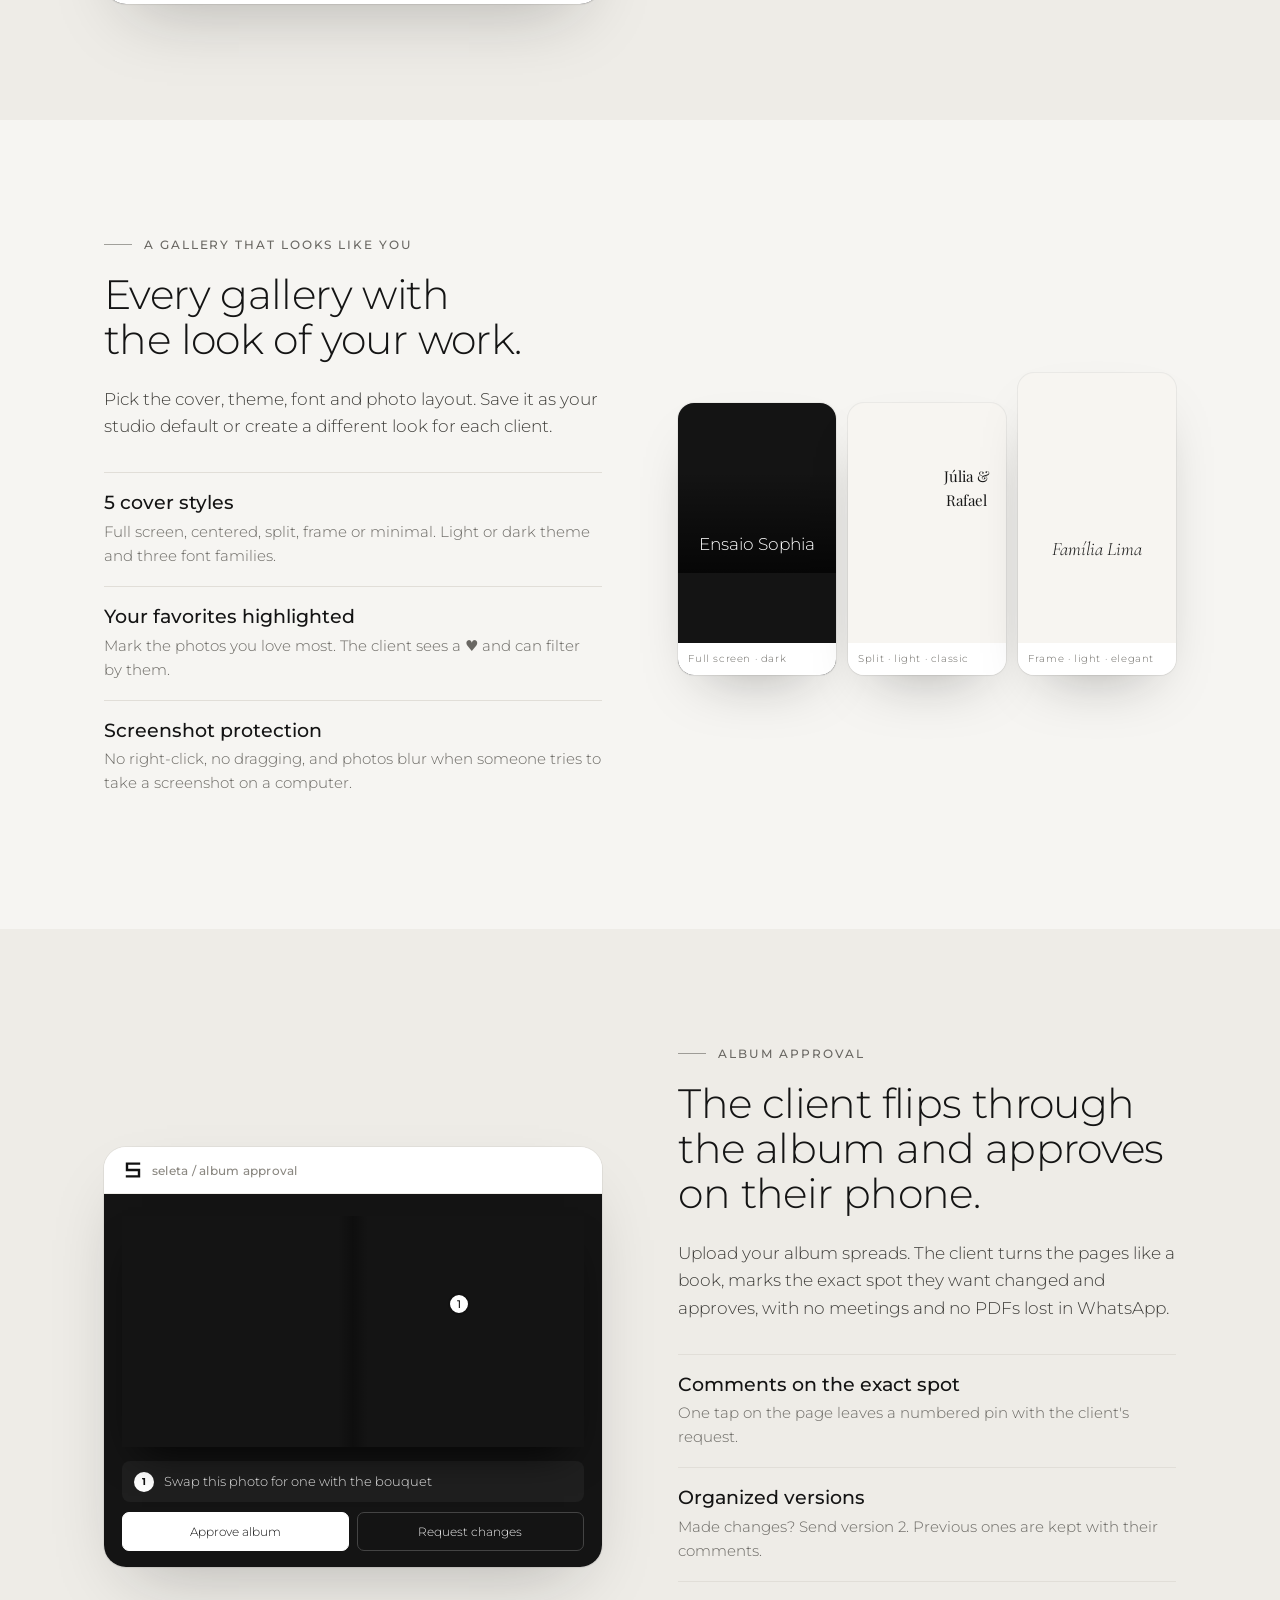
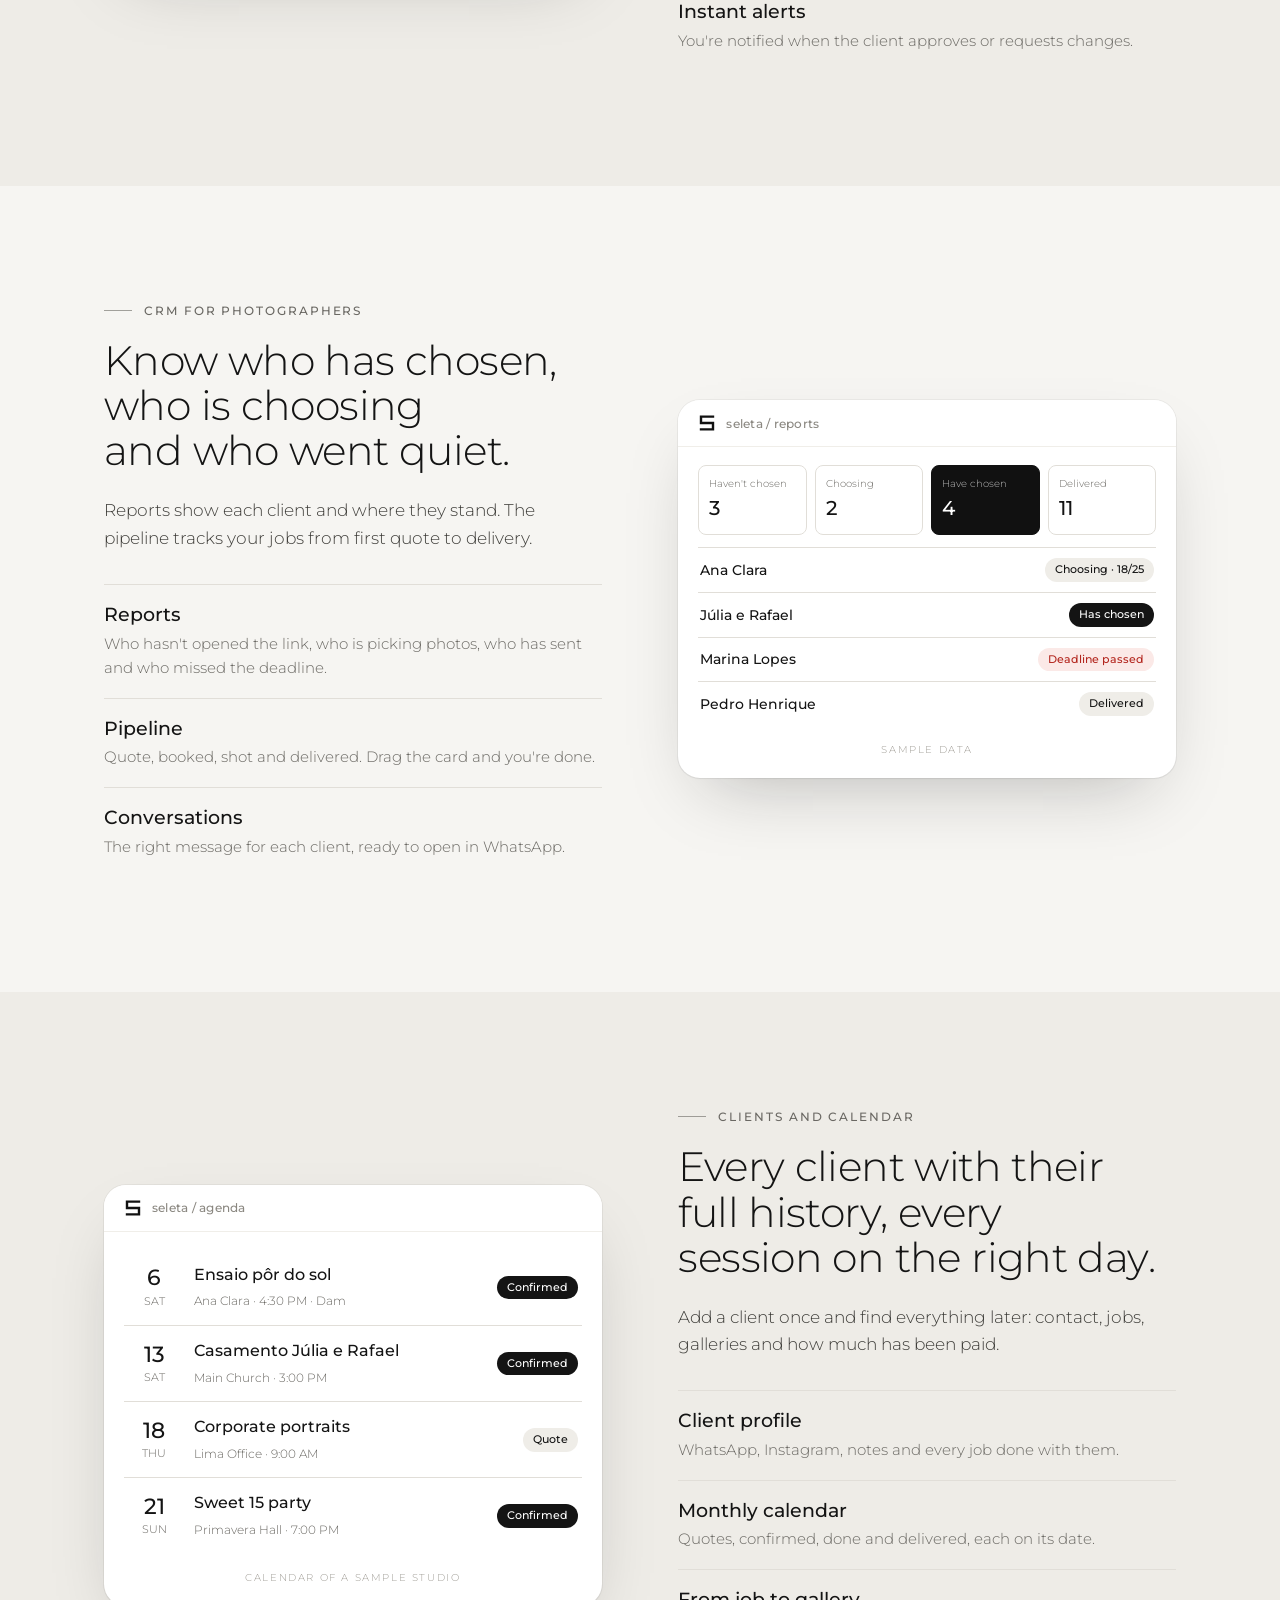
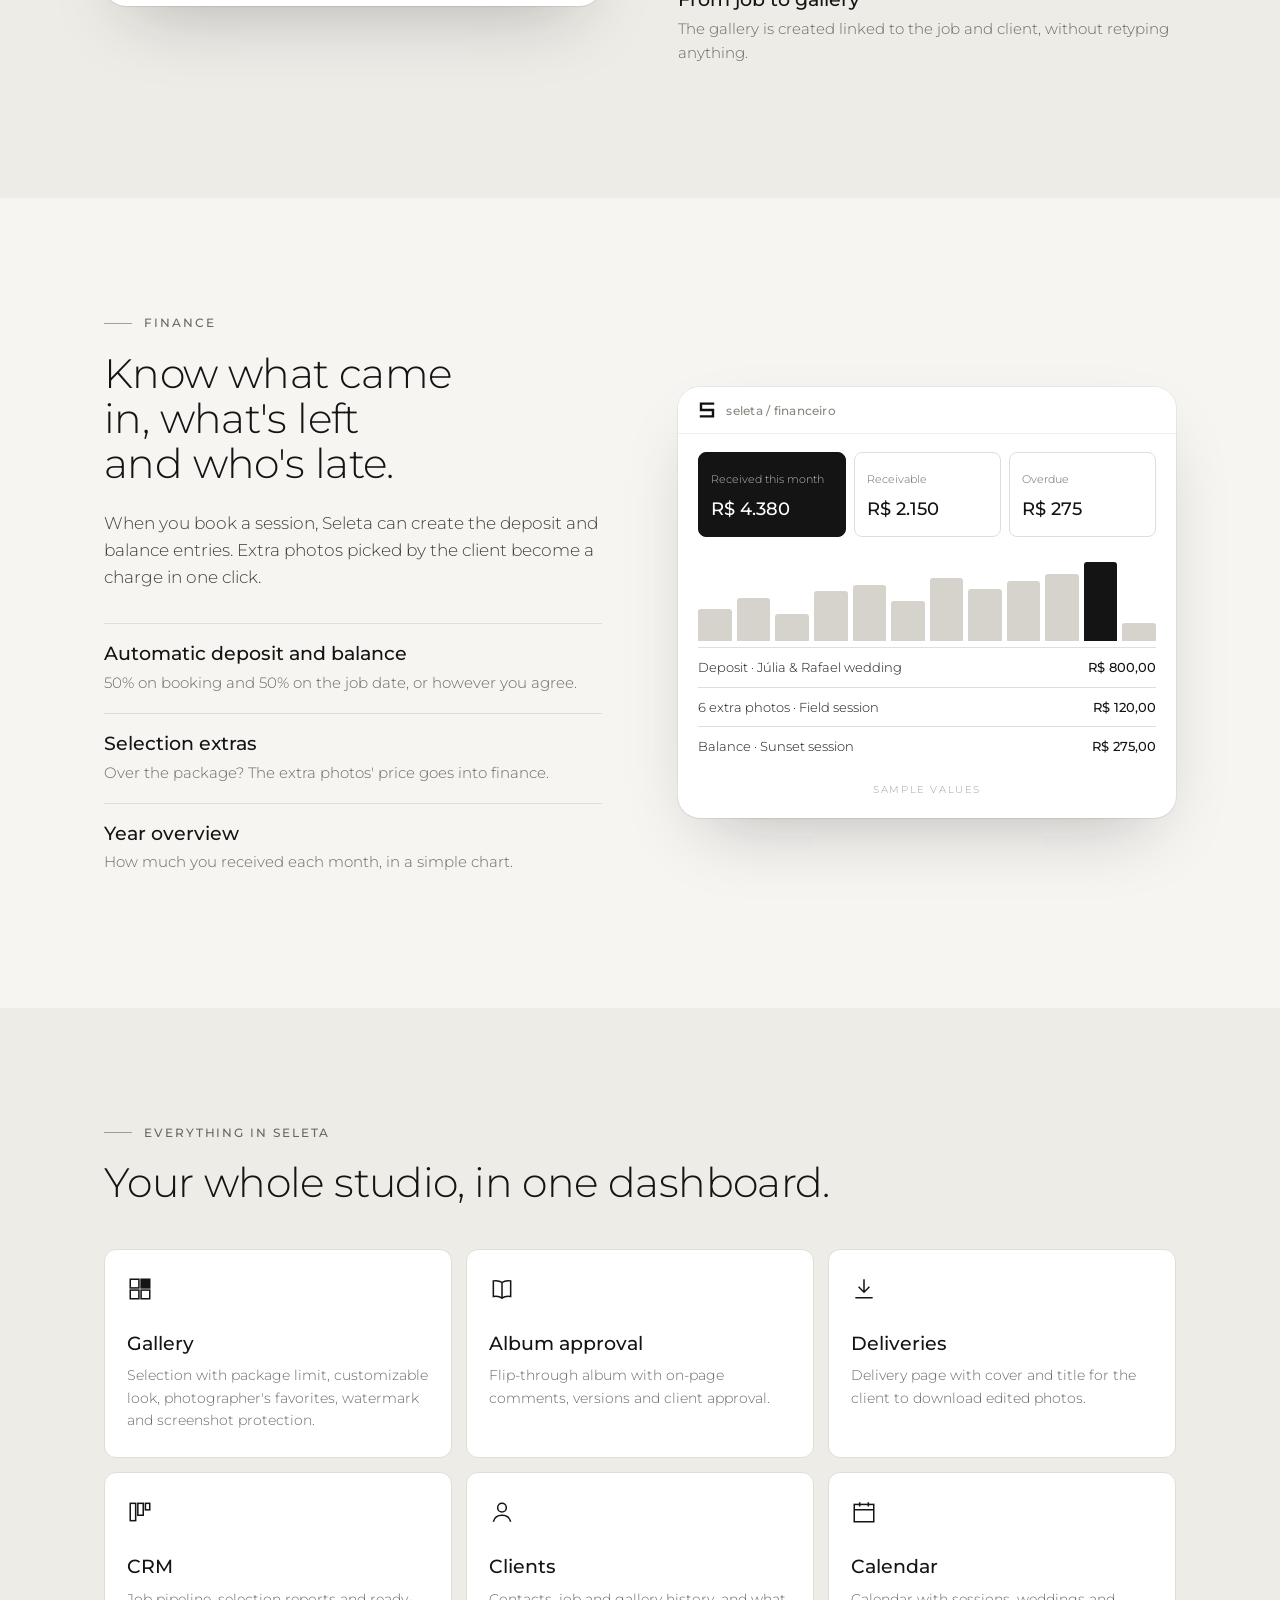
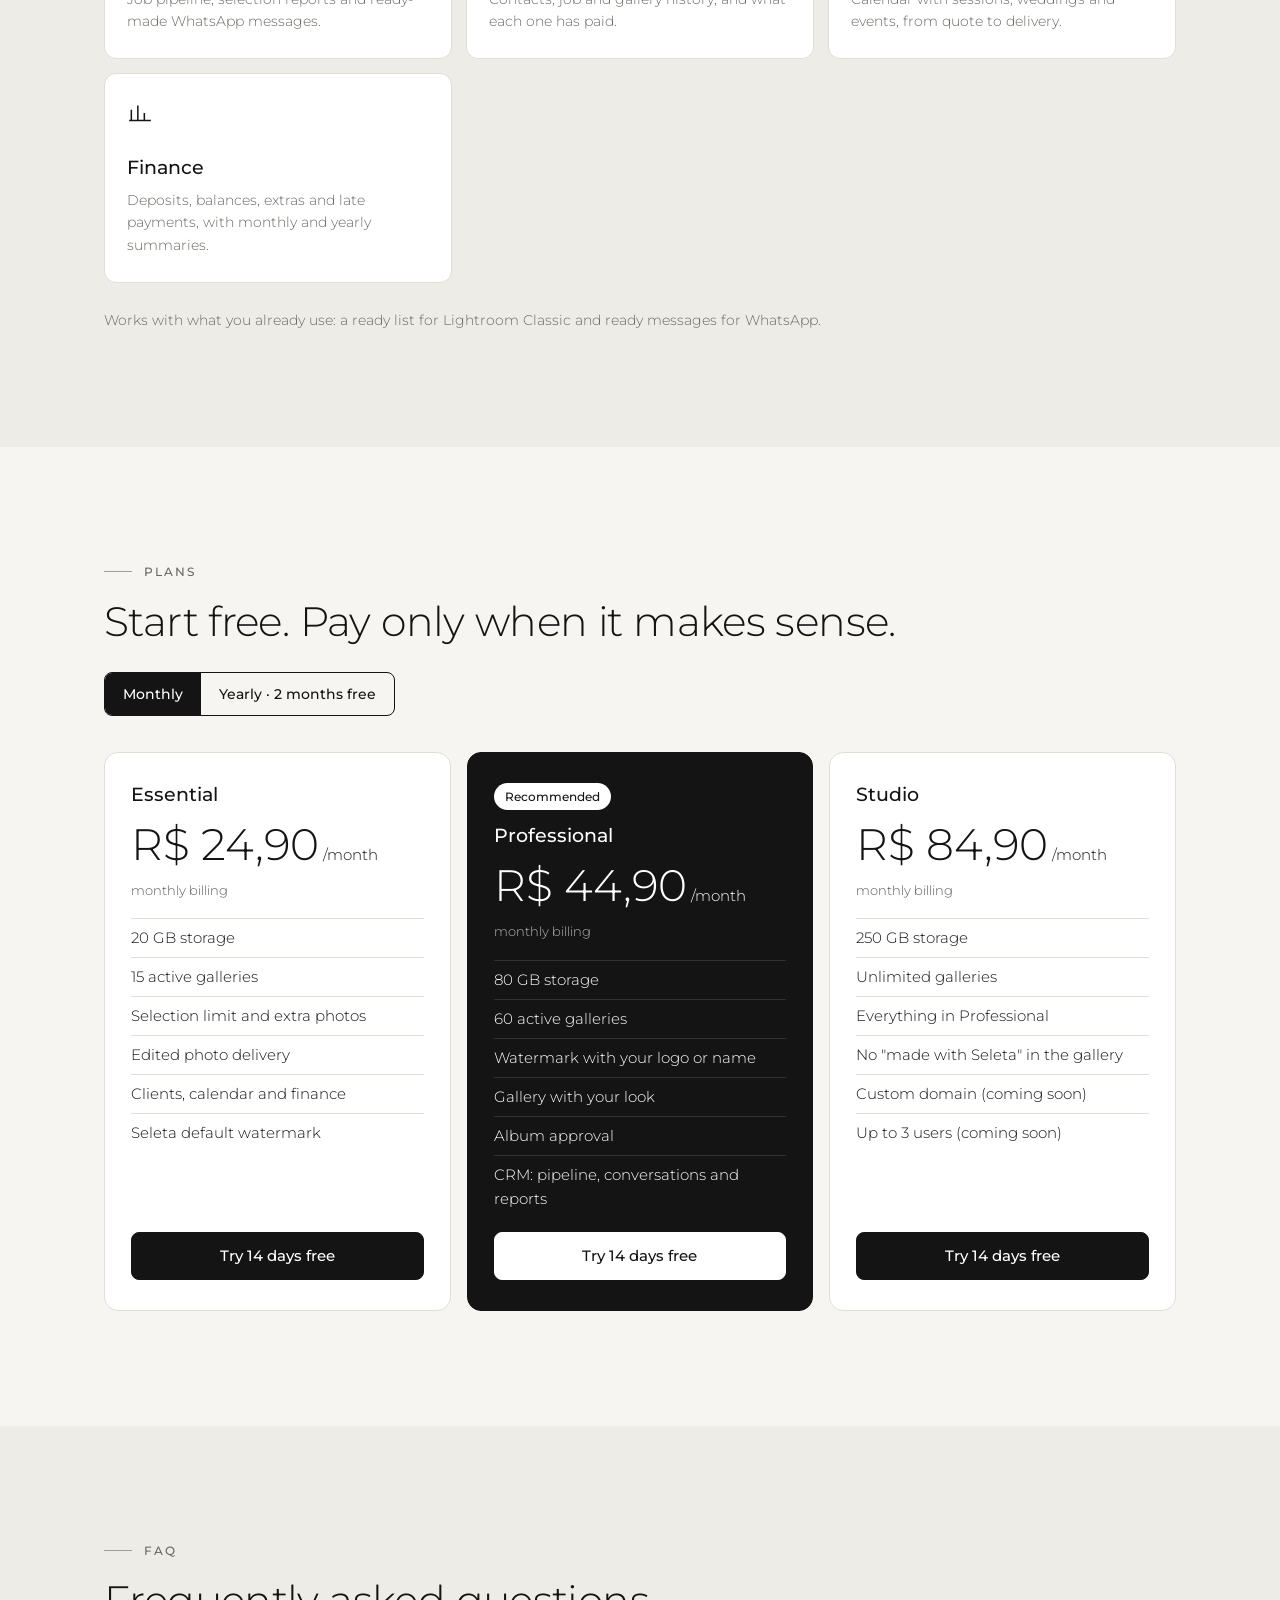
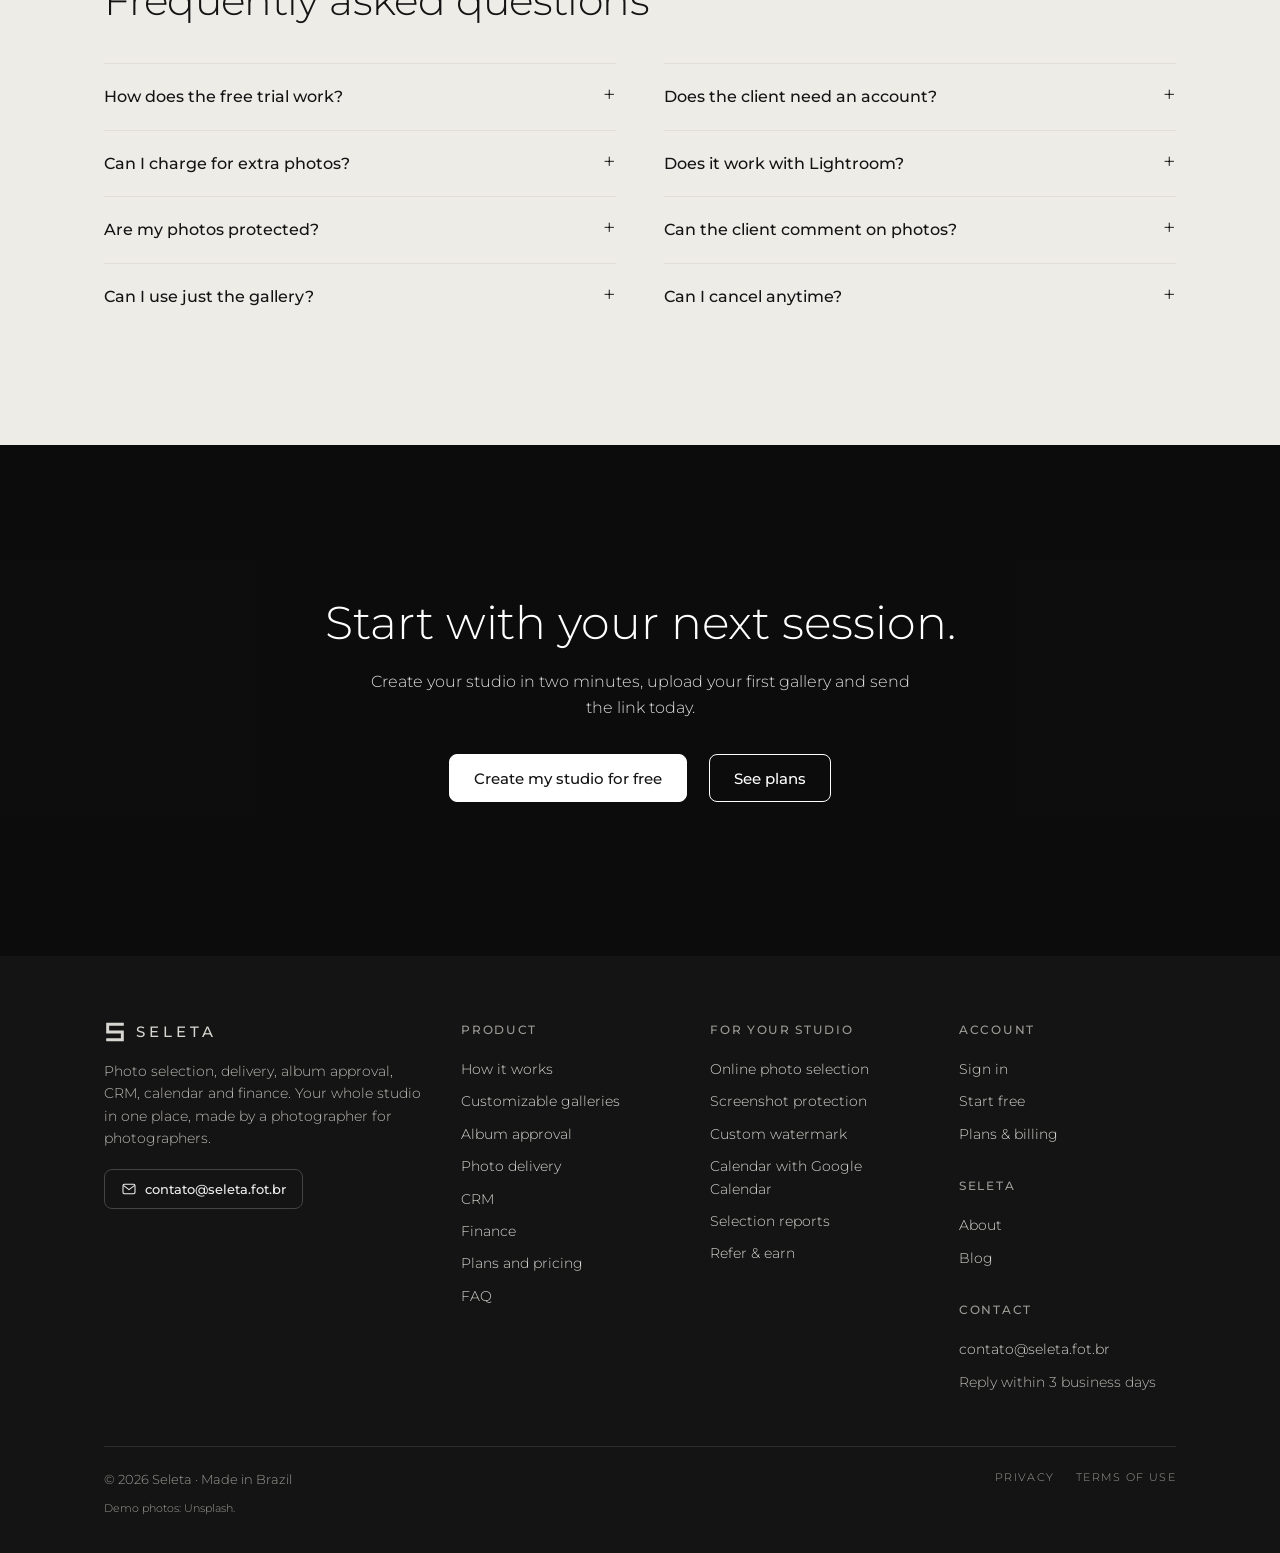
==== commit 546095c5: "Rodape com prazo de resposta" ====
--- a/index.html
+++ b/index.html
@@ -564,14 +564,14 @@
     <div><h4>Para o seu estúdio</h4><ul><li><a href="#como">Seleção de fotos online</a></li><li><a href="#design">Proteção contra print</a></li><li><a href="#design">Marca d'água personalizada</a></li><li><a href="#estudio">Agenda com Google Agenda</a></li><li><a href="#crm">Relatórios de seleção</a></li><li><a href="app.html#/indique">Indique e ganhe</a></li></ul></div>
     <div><h4>Conta</h4><ul><li><a href="app.html">Entrar</a></li><li><a href="app.html?criar">Começar grátis</a></li><li><a href="app.html#/plano">Planos e cobrança</a></li></ul>
       <h4 style="margin-top:26px">Seleta</h4><ul><li><a href="sobre.html">Sobre</a></li><li><a href="blog.html">Blog</a></li></ul>
-      <h4 style="margin-top:26px">Contato</h4><ul><li><a href="mailto:contato@seleta.fot.br">contato@seleta.fot.br</a></li><li style="color:#bdbbb6">Resposta em até 1 dia útil</li><li style="color:#bdbbb6">Formosa · Goiás</li></ul></div>
+      <h4 style="margin-top:26px">Contato</h4><ul><li><a href="mailto:contato@seleta.fot.br">contato@seleta.fot.br</a></li><li style="color:#bdbbb6">Resposta em até 3 dias úteis</li></ul></div>
   </div>
   <div class="base"><span>© 2026 Seleta · Feito no Brasil</span><span class="legal"><a href="privacidade.html">Privacidade</a><a href="termos.html">Termos de uso</a></span></div>
   <p class="credito">Fotos de demonstração: Unsplash.</p>
 </div></footer>
 
 <script src="menu.js?v=2" defer></script>
-<script src="i18n.js?v=9"></script>
+<script src="i18n.js?v=10"></script>
 <script>try{const r=new URLSearchParams(location.search).get("ref");if(r)localStorage.setItem("seleta-ref",r.toLowerCase().replace(/[^a-z0-9-]/g,""))}catch{}</script>
 <script>
 {
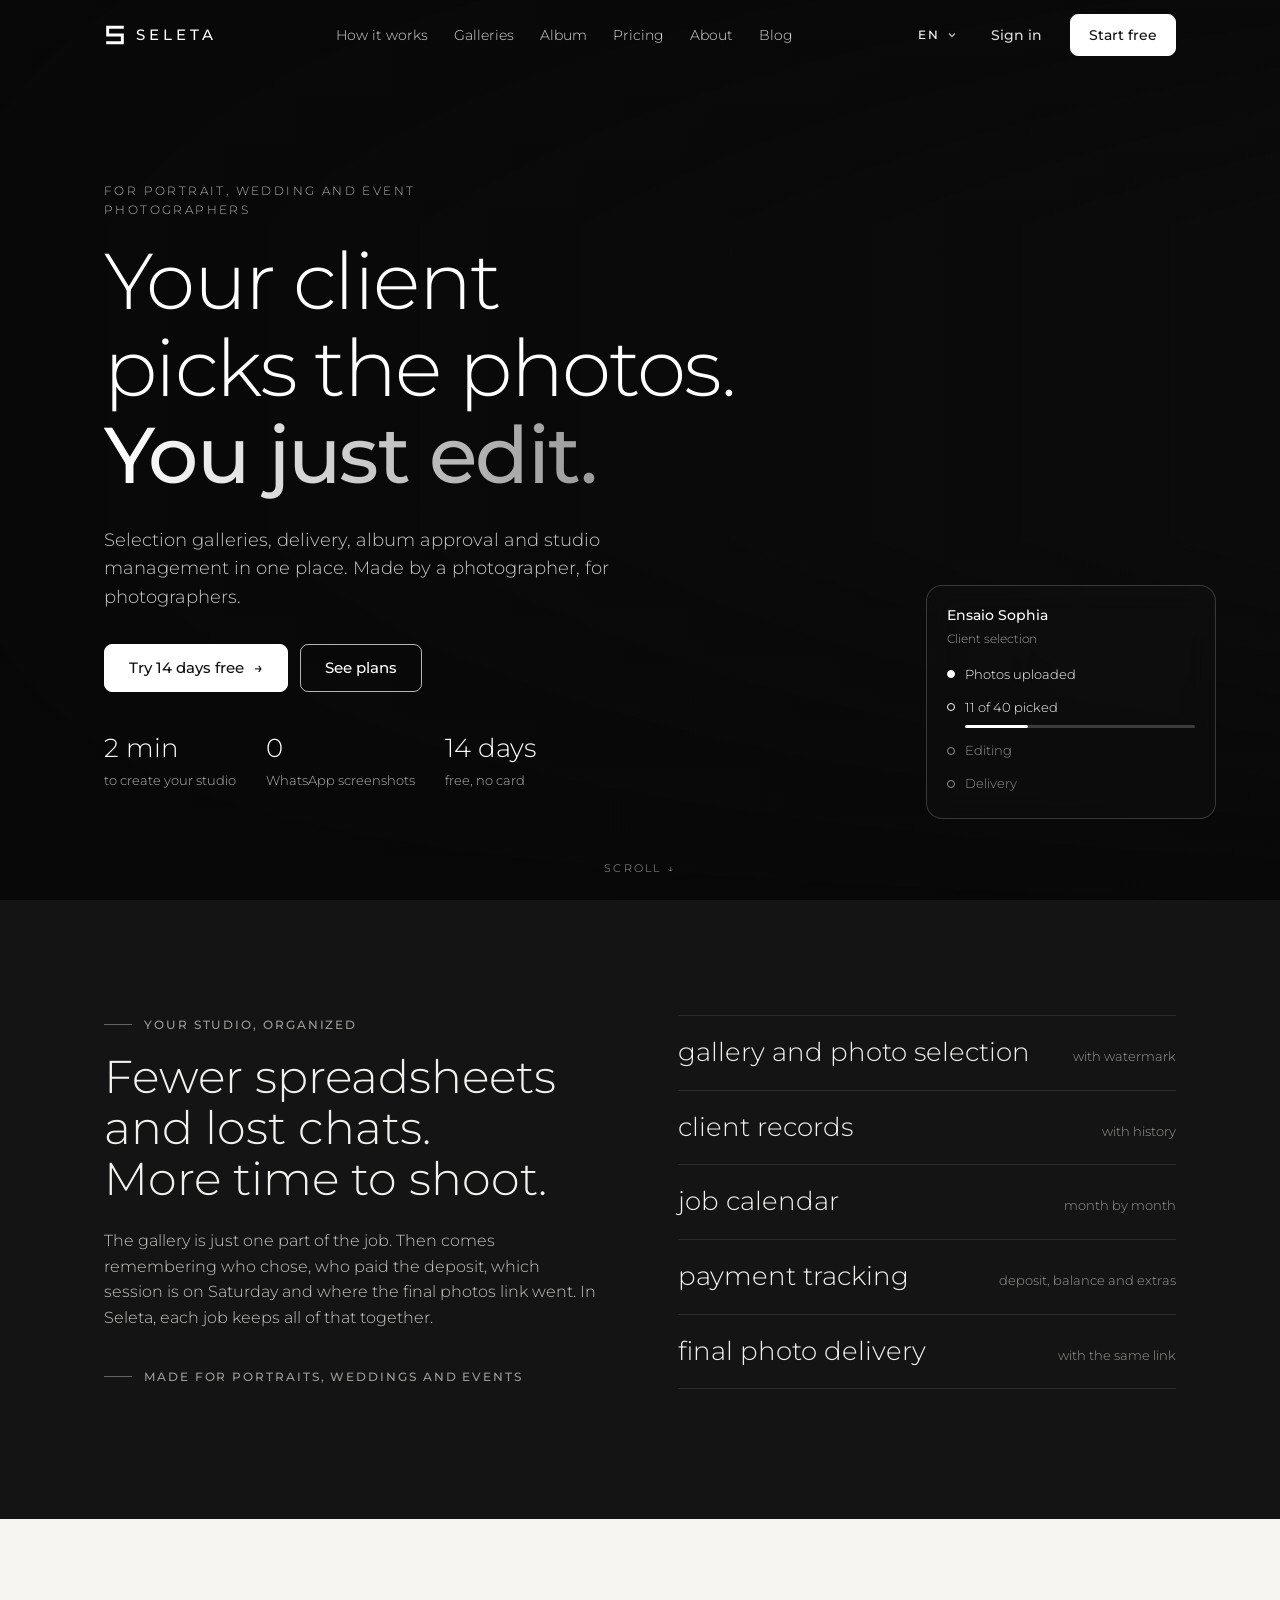
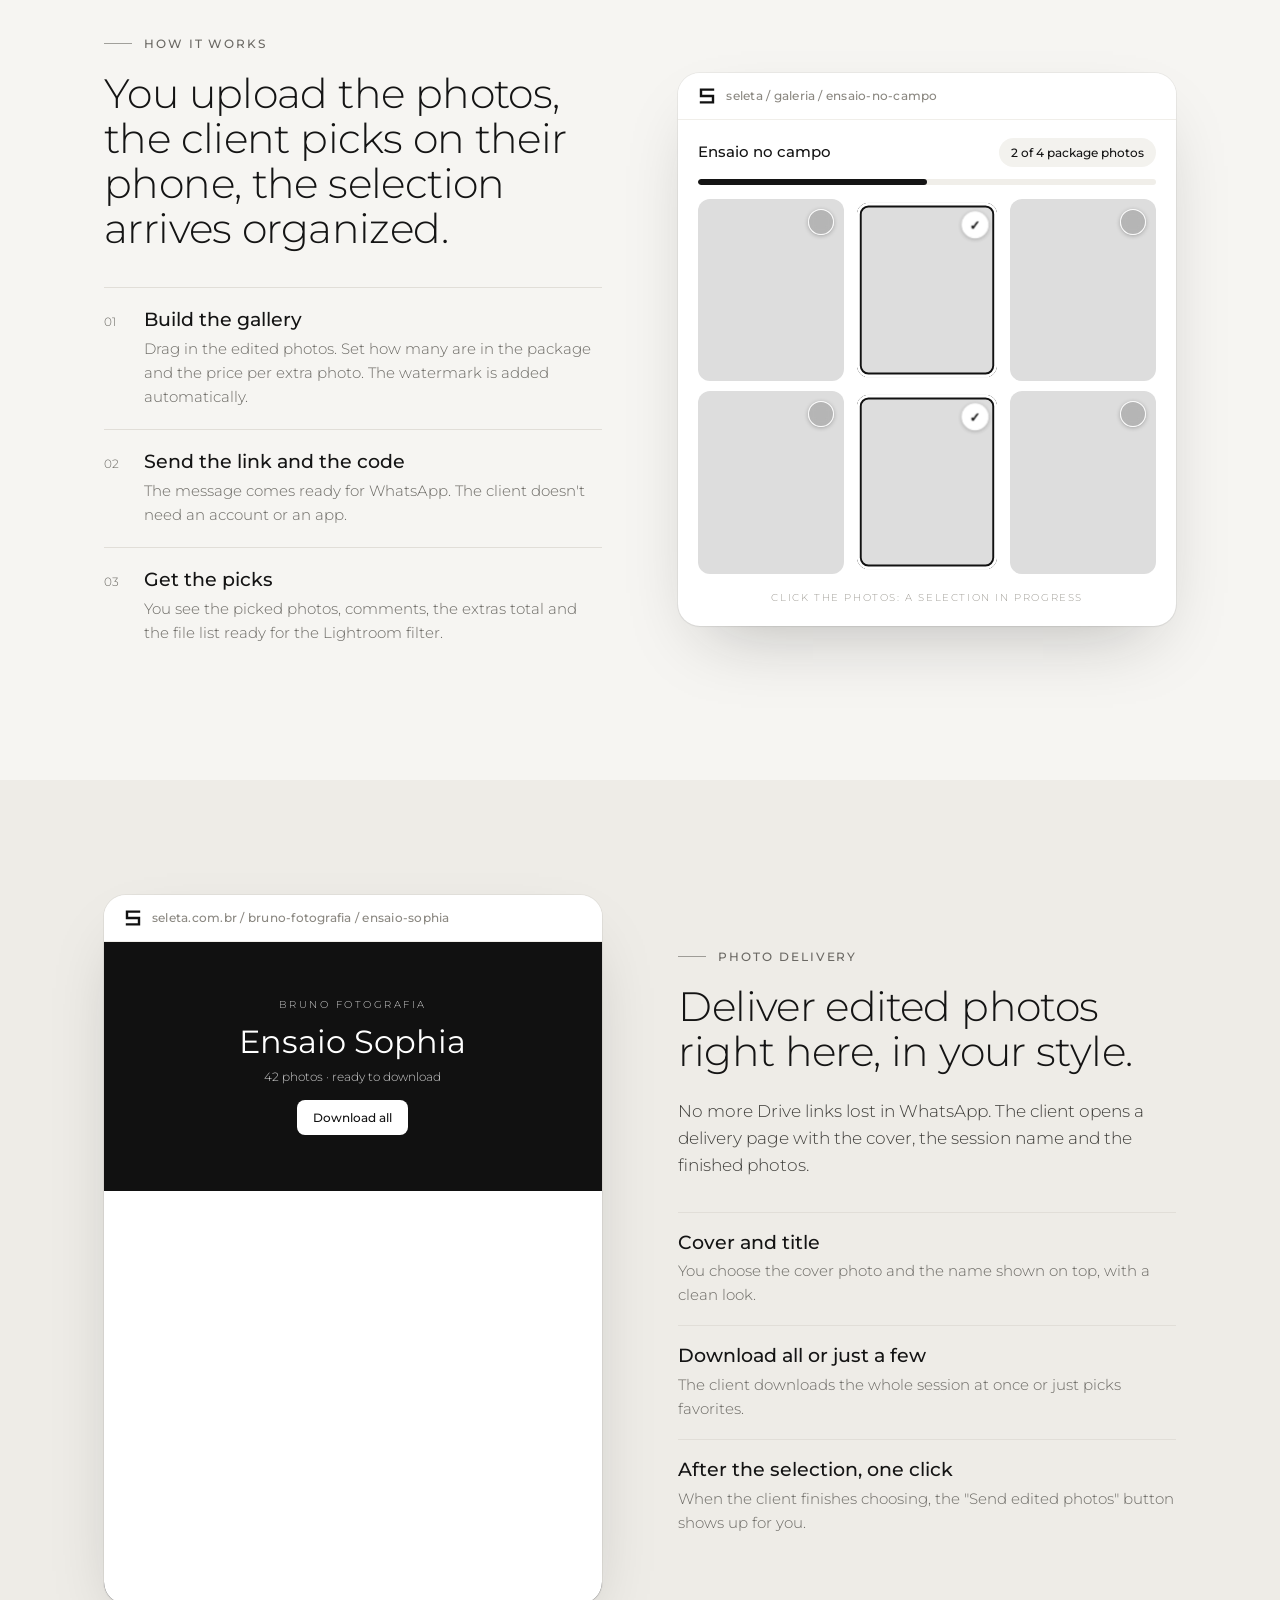
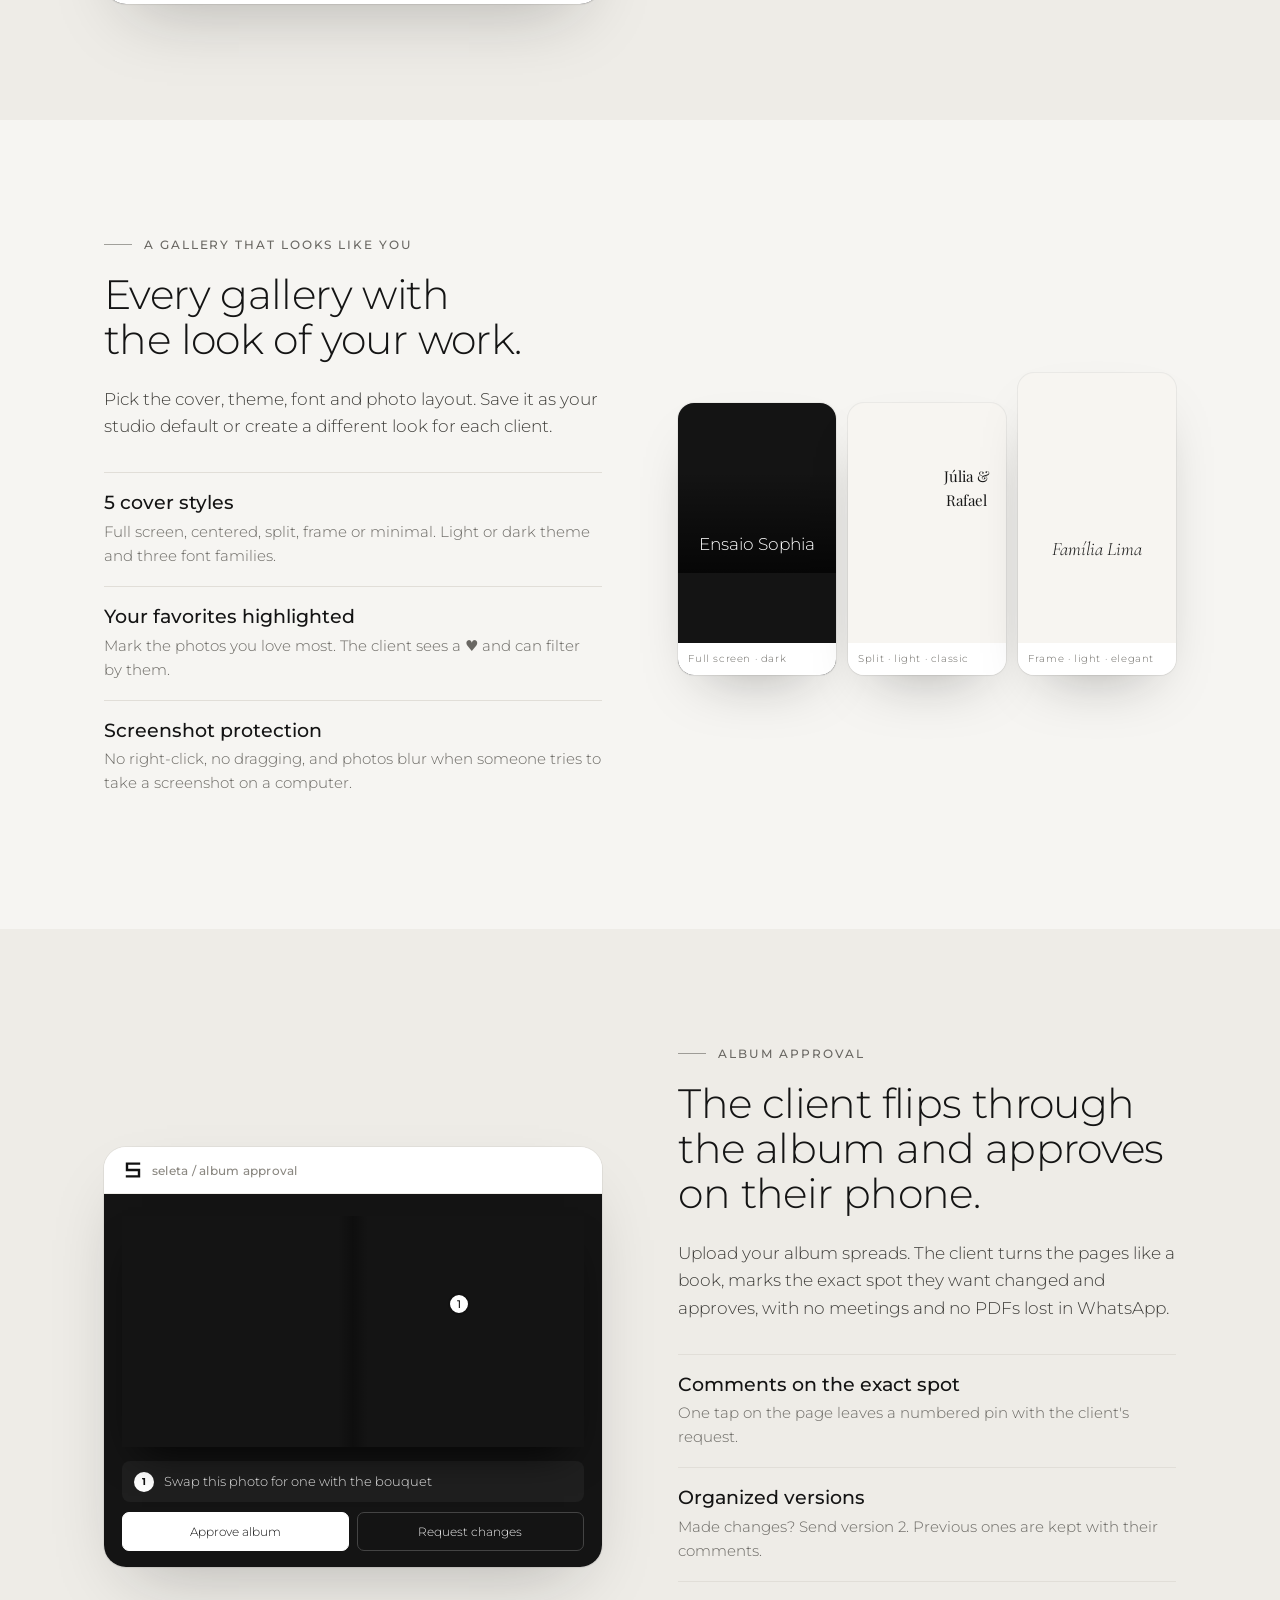
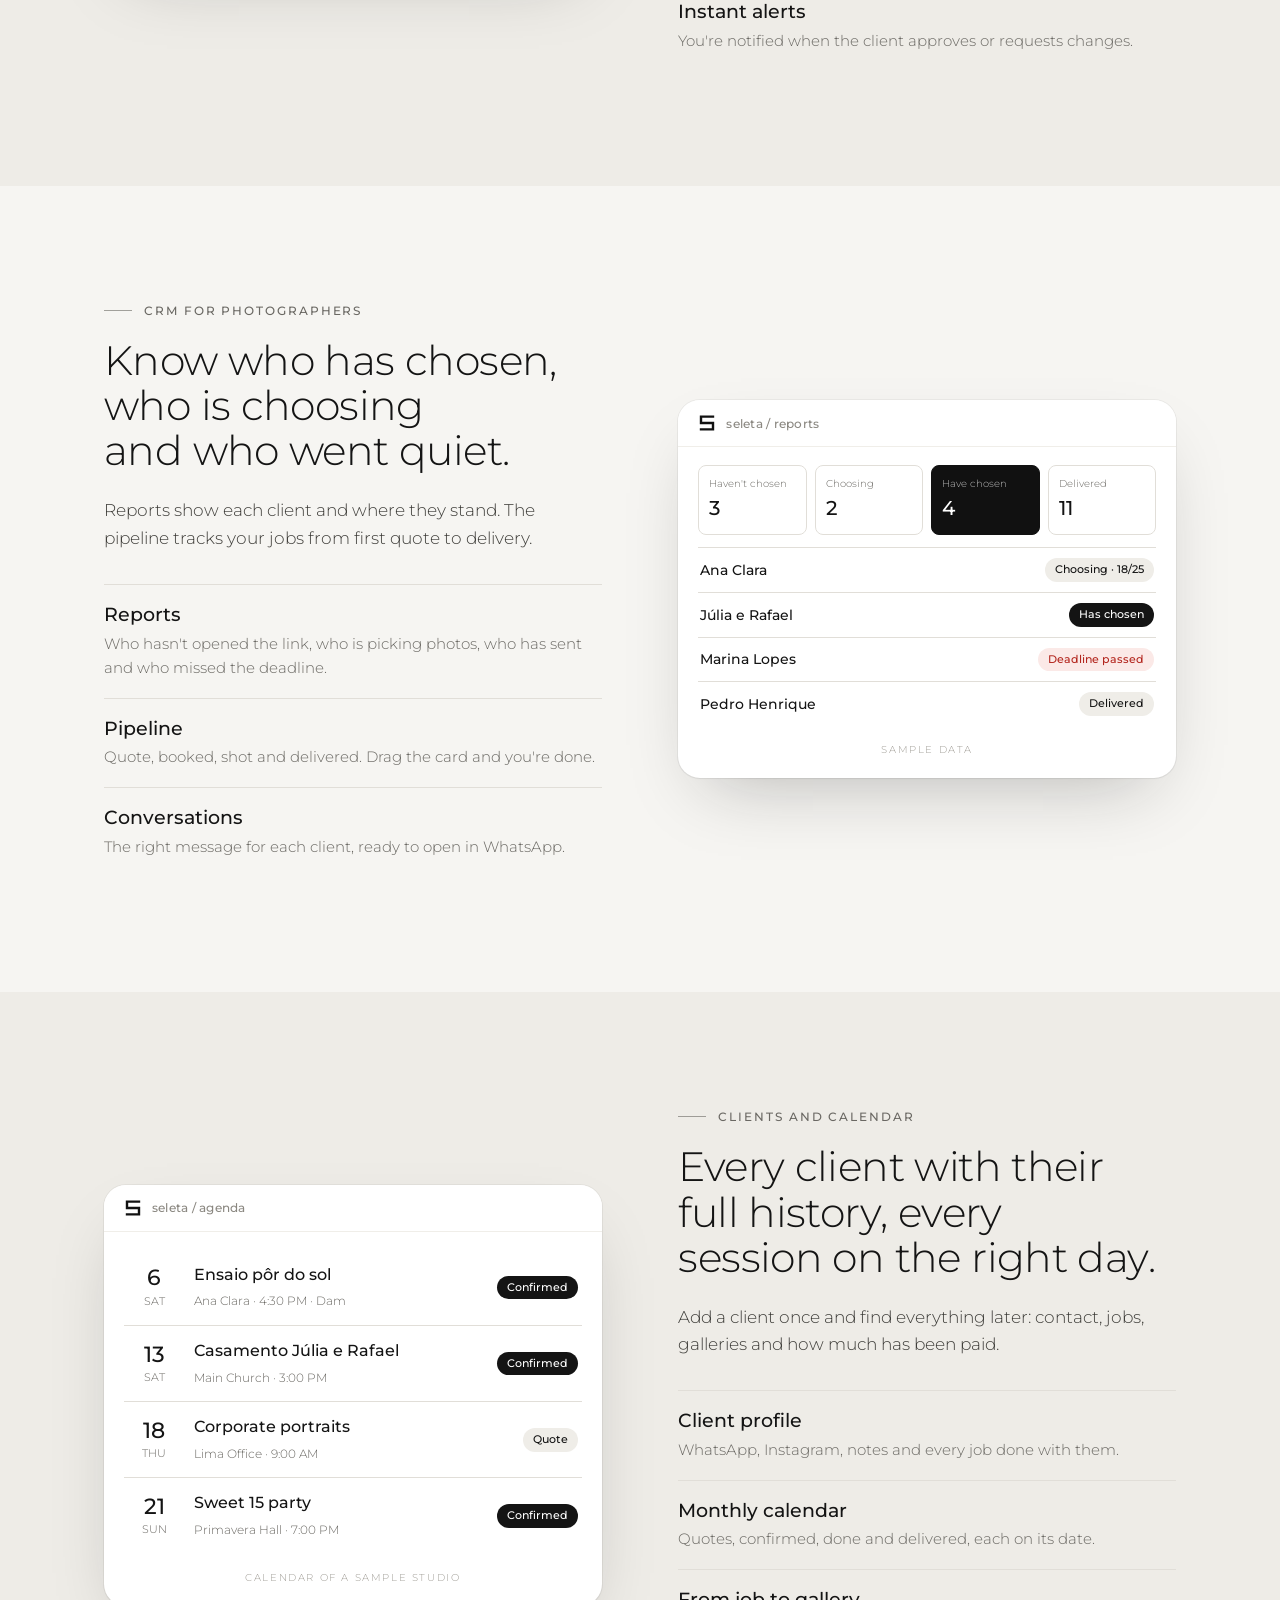
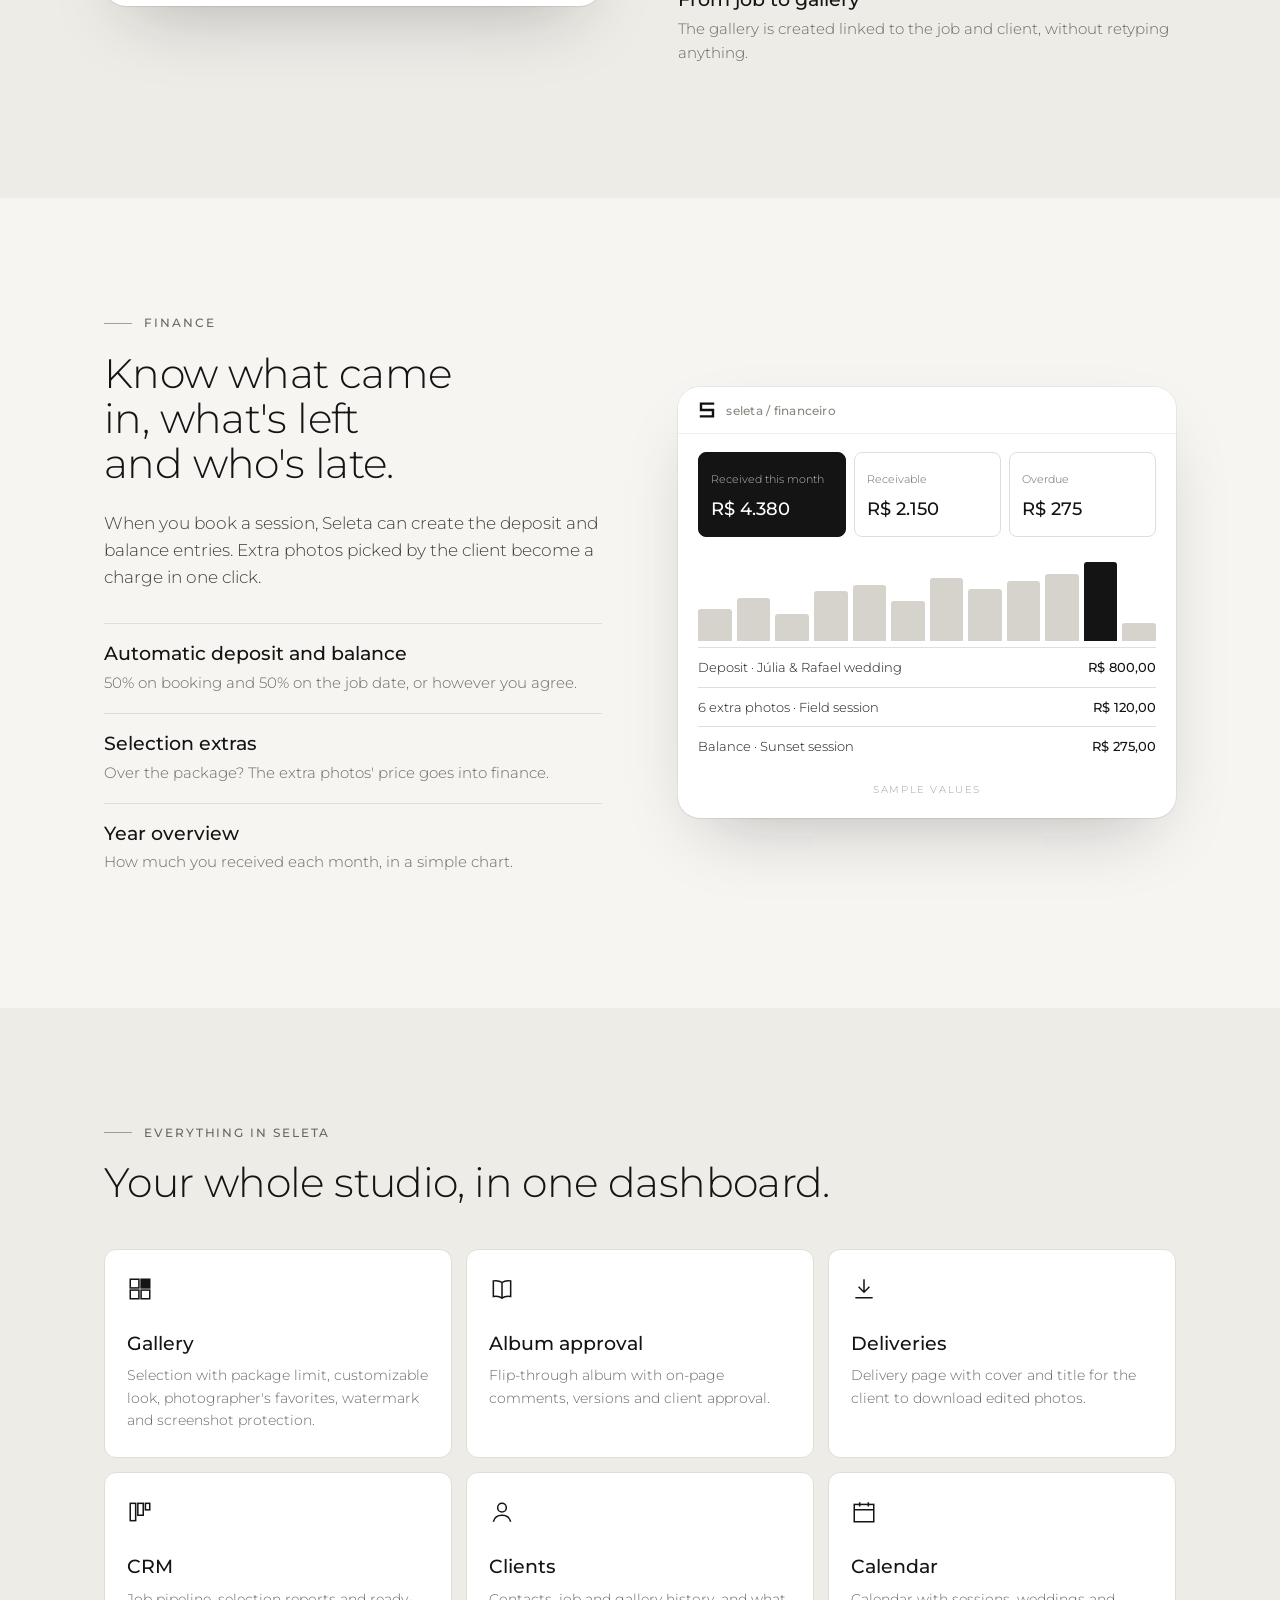
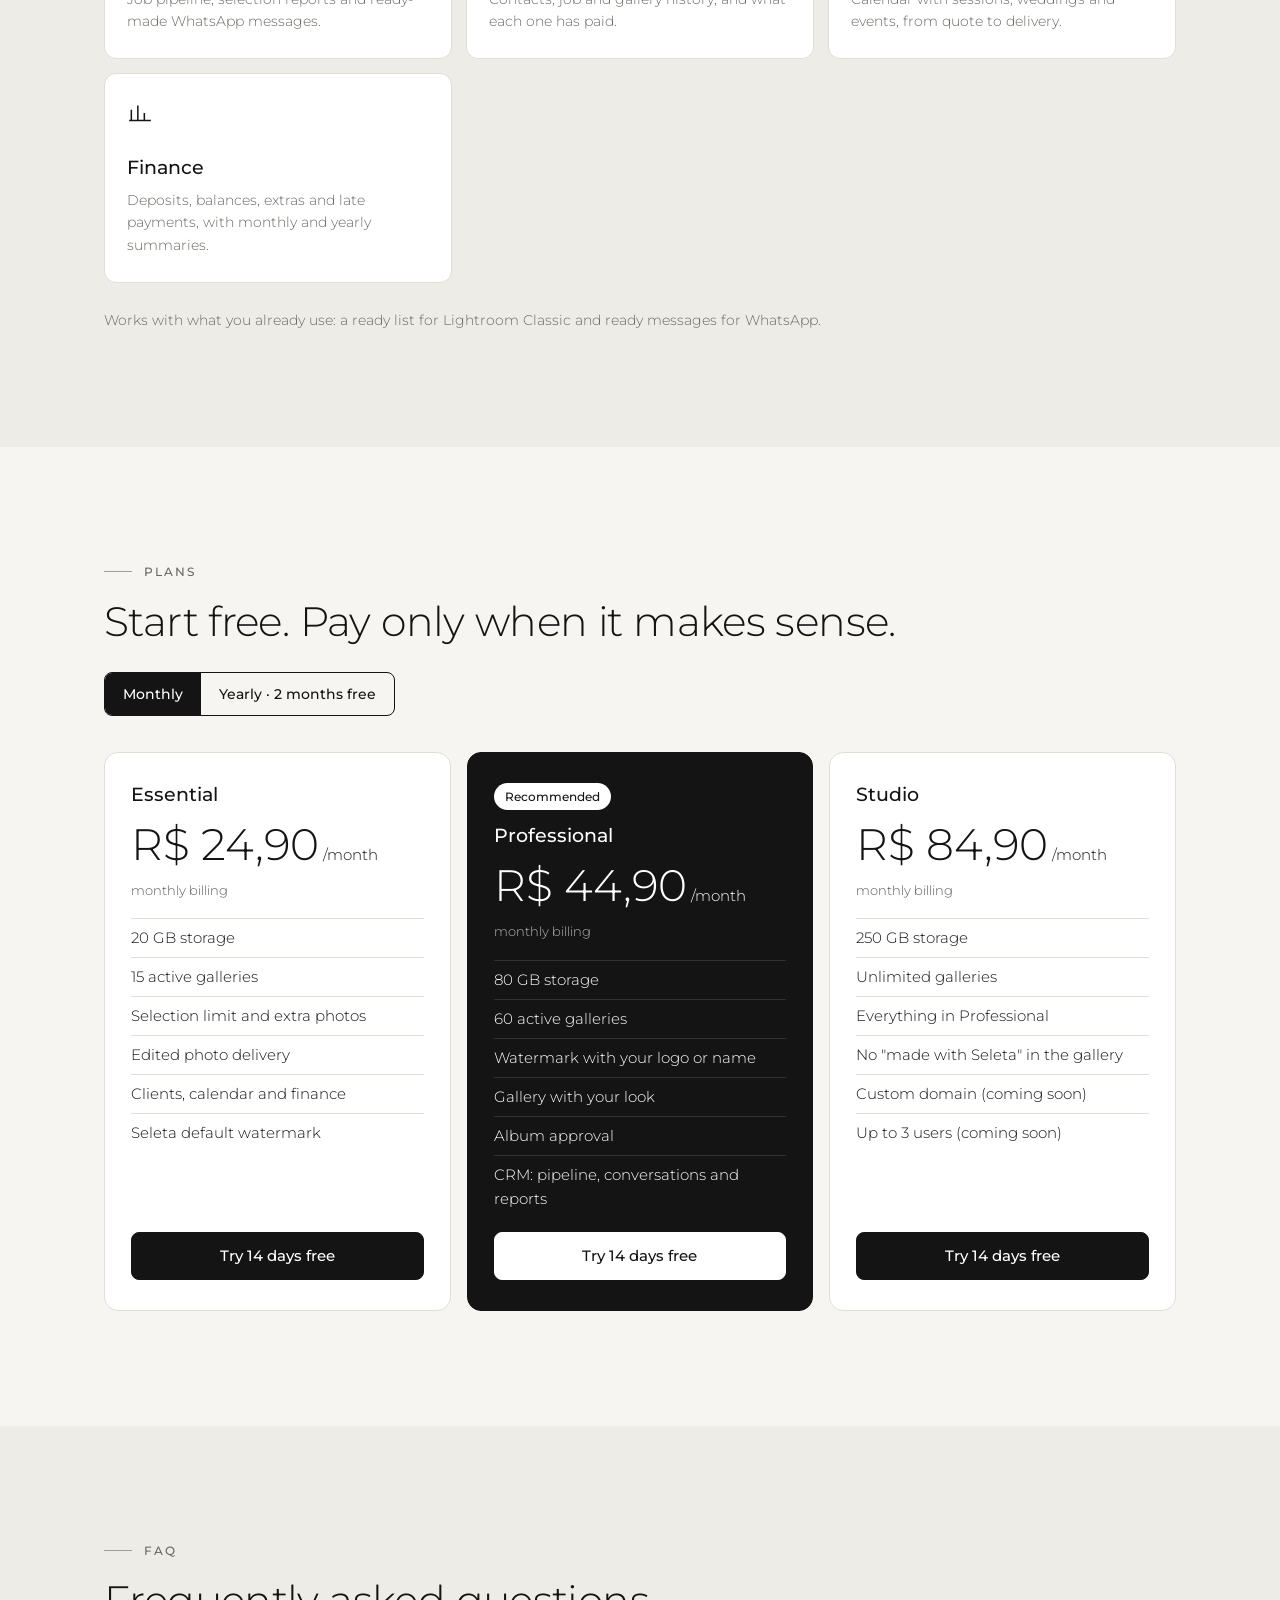
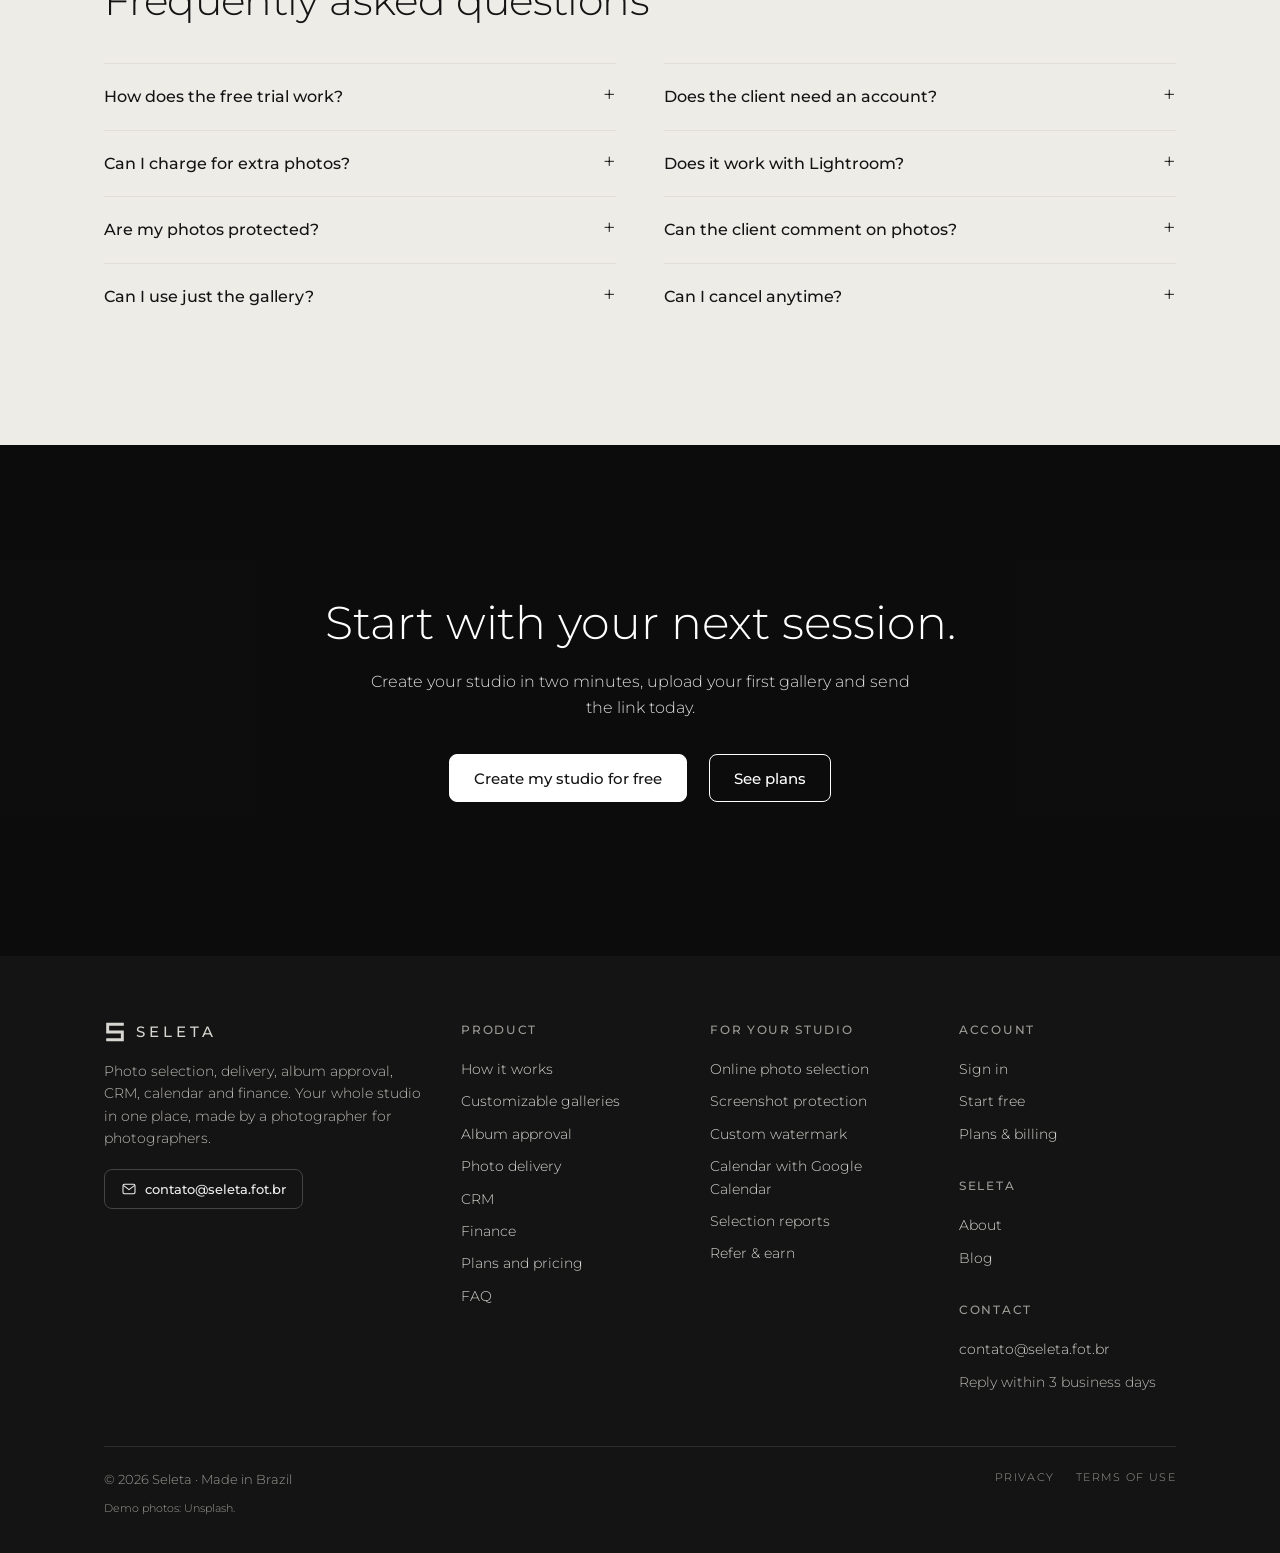
==== commit 7ee6cbbd: "Olho na senha, fotos de casal e campo de endereco" ====
--- a/index.html
+++ b/index.html
@@ -420,7 +420,7 @@
   </div>
   <div class="estilos3">
     <div class="est e1"><div class="eh" style="background-image:url('https://images.unsplash.com/photo-1578220375772-9a71d4d2ff82?w=600&q=70&auto=format&fit=crop')"><span>Ensaio Sophia</span></div><div class="eg"><i style="background-image:url('https://images.unsplash.com/photo-1625832954356-6ddaffc45853?w=300&q=70&auto=format&fit=crop')"></i><i style="background-image:url('https://images.unsplash.com/photo-1560915109-f54ff3d7664c?w=300&q=70&auto=format&fit=crop')"></i><i style="background-image:url('https://images.unsplash.com/photo-1644901381402-69804395b4e0?w=300&q=70&auto=format&fit=crop')"></i></div><small>Tela cheia · escuro</small></div>
-    <div class="est e2"><div class="eh"><b style="background-image:url('https://images.unsplash.com/photo-1600069265050-3555d89d187b?w=600&q=70&auto=format&fit=crop')"></b><span>Júlia &amp; Rafael</span></div><div class="eg"><i style="background-image:url('https://images.unsplash.com/photo-1612821996907-d3710d7f1351?w=300&q=70&auto=format&fit=crop')"></i><i style="background-image:url('https://images.unsplash.com/photo-1578220375772-9a71d4d2ff82?w=300&q=70&auto=format&fit=crop')"></i><i style="background-image:url('https://images.unsplash.com/photo-1625832954356-6ddaffc45853?w=300&q=70&auto=format&fit=crop')"></i></div><small>Dividida · claro · clássica</small></div>
+    <div class="est e2"><div class="eh"><b style="background-image:url('https://images.unsplash.com/photo-1606490208247-b65be3d94cd1?w=600&q=70&auto=format&fit=crop')"></b><span>Júlia &amp; Rafael</span></div><div class="eg"><i style="background-image:url('https://images.unsplash.com/photo-1519741414274-5b1ee71137fa?w=300&q=70&auto=format&fit=crop')"></i><i style="background-image:url('https://images.unsplash.com/photo-1595407753234-0882f1e77954?w=300&q=70&auto=format&fit=crop')"></i><i style="background-image:url('https://images.unsplash.com/photo-1646325311277-0c35409fdd57?w=300&q=70&auto=format&fit=crop')"></i></div><small>Dividida · claro · clássica</small></div>
     <div class="est e3"><div class="eh"><b style="background-image:url('https://images.unsplash.com/photo-1644901381402-69804395b4e0?w=600&q=70&auto=format&fit=crop')"></b><span>Família Lima</span></div><div class="eg"><i style="background-image:url('https://images.unsplash.com/photo-1560915109-f54ff3d7664c?w=300&q=70&auto=format&fit=crop')"></i><i style="background-image:url('https://images.unsplash.com/photo-1600069265050-3555d89d187b?w=300&q=70&auto=format&fit=crop')"></i><i style="background-image:url('https://images.unsplash.com/photo-1612821996907-d3710d7f1351?w=300&q=70&auto=format&fit=crop')"></i></div><small>Moldura · claro · elegante</small></div>
   </div>
 </div></section>
@@ -429,7 +429,7 @@
   <div class="janela">
     <div class="barra"><i></i><i></i><i></i><span>seleta / aprovação do álbum</span></div>
     <div class="livroMock">
-      <div class="lam"><i style="background-image:url('https://images.unsplash.com/photo-1560915109-f54ff3d7664c?w=700&q=70&auto=format&fit=crop')"></i><i class="d" style="background-image:url('https://images.unsplash.com/photo-1578220375772-9a71d4d2ff82?w=700&q=70&auto=format&fit=crop')"><em style="left:46%;top:38%">1</em></i></div>
+      <div class="lam"><i style="background-image:url('https://images.unsplash.com/photo-1519741414274-5b1ee71137fa?w=700&q=70&auto=format&fit=crop')"></i><i class="d" style="background-image:url('https://images.unsplash.com/photo-1710587385535-c406510a1c22?w=700&q=70&auto=format&fit=crop')"><em style="left:46%;top:38%">1</em></i></div>
       <div class="comMock"><b>1</b><span>Trocar esta foto por uma com o buquê</span></div>
       <div class="btnsMock"><span class="a">Aprovar álbum</span><span>Pedir alterações</span></div>
     </div>
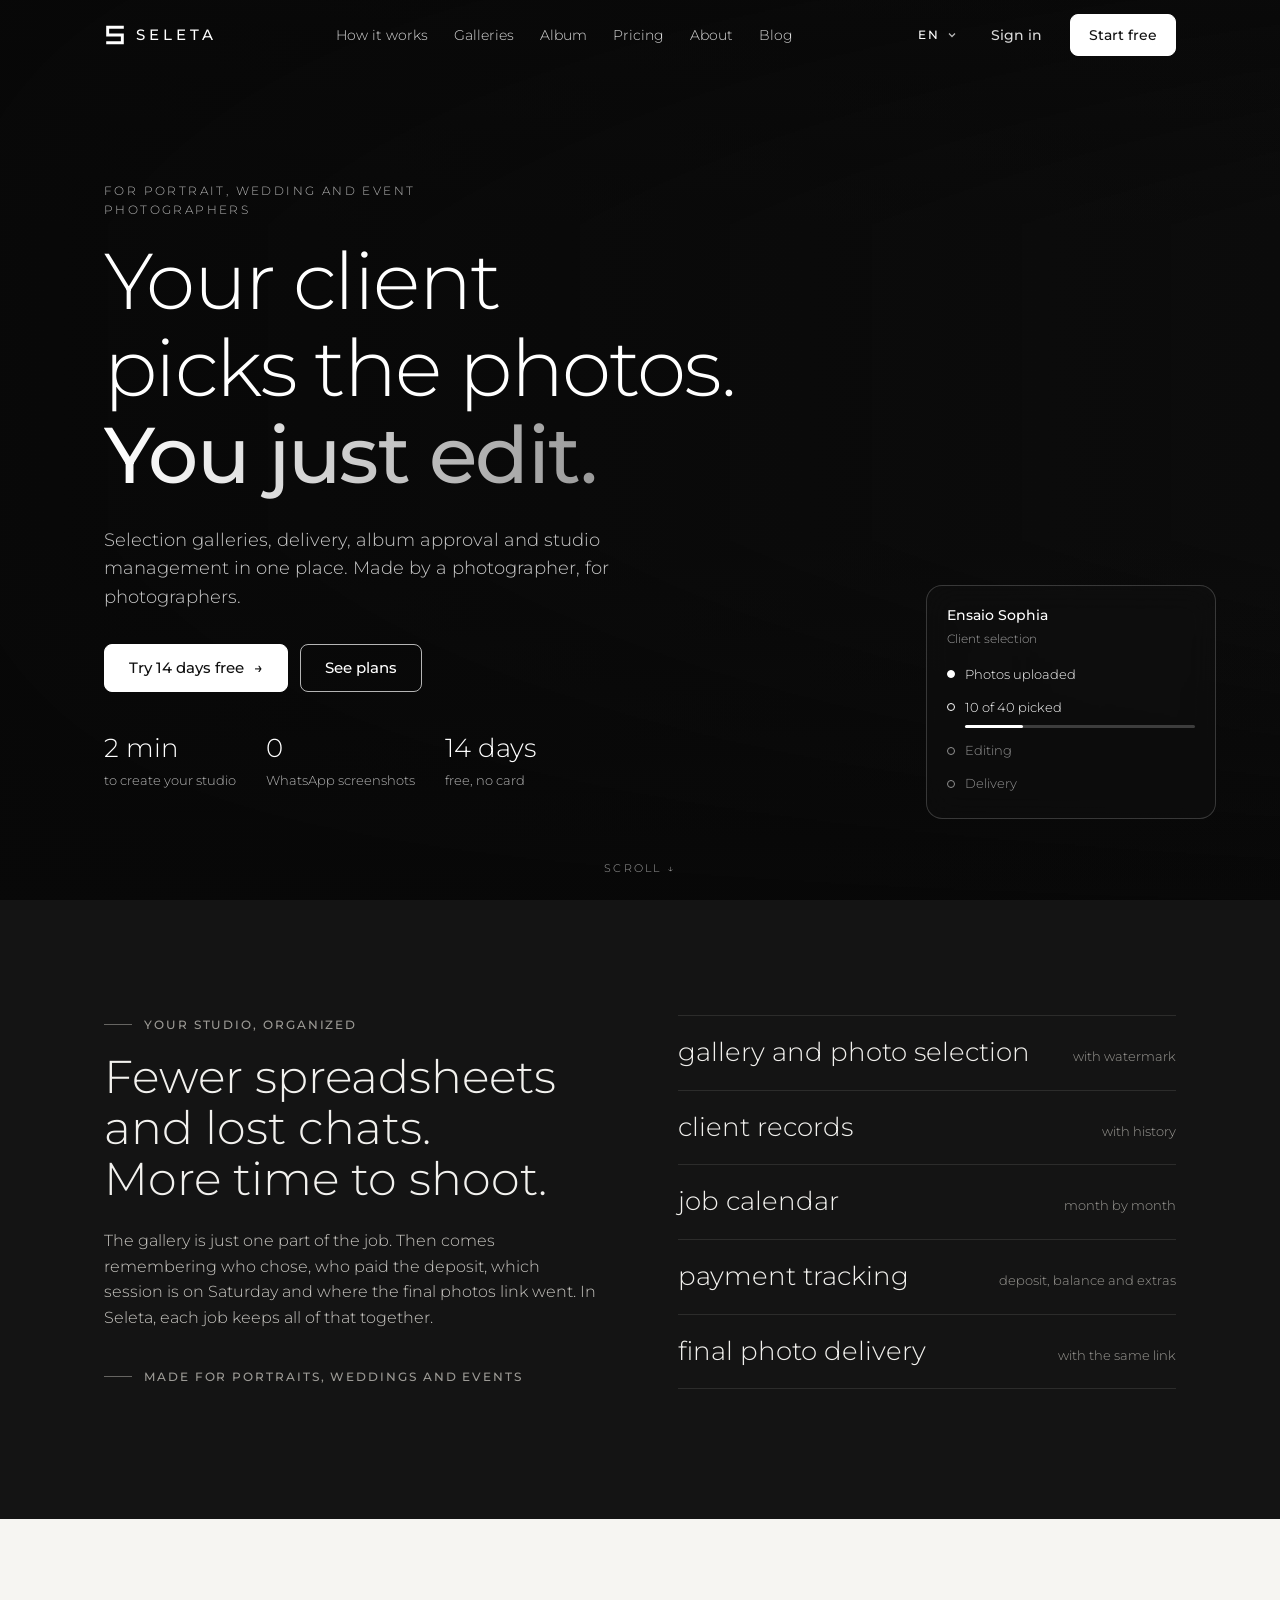
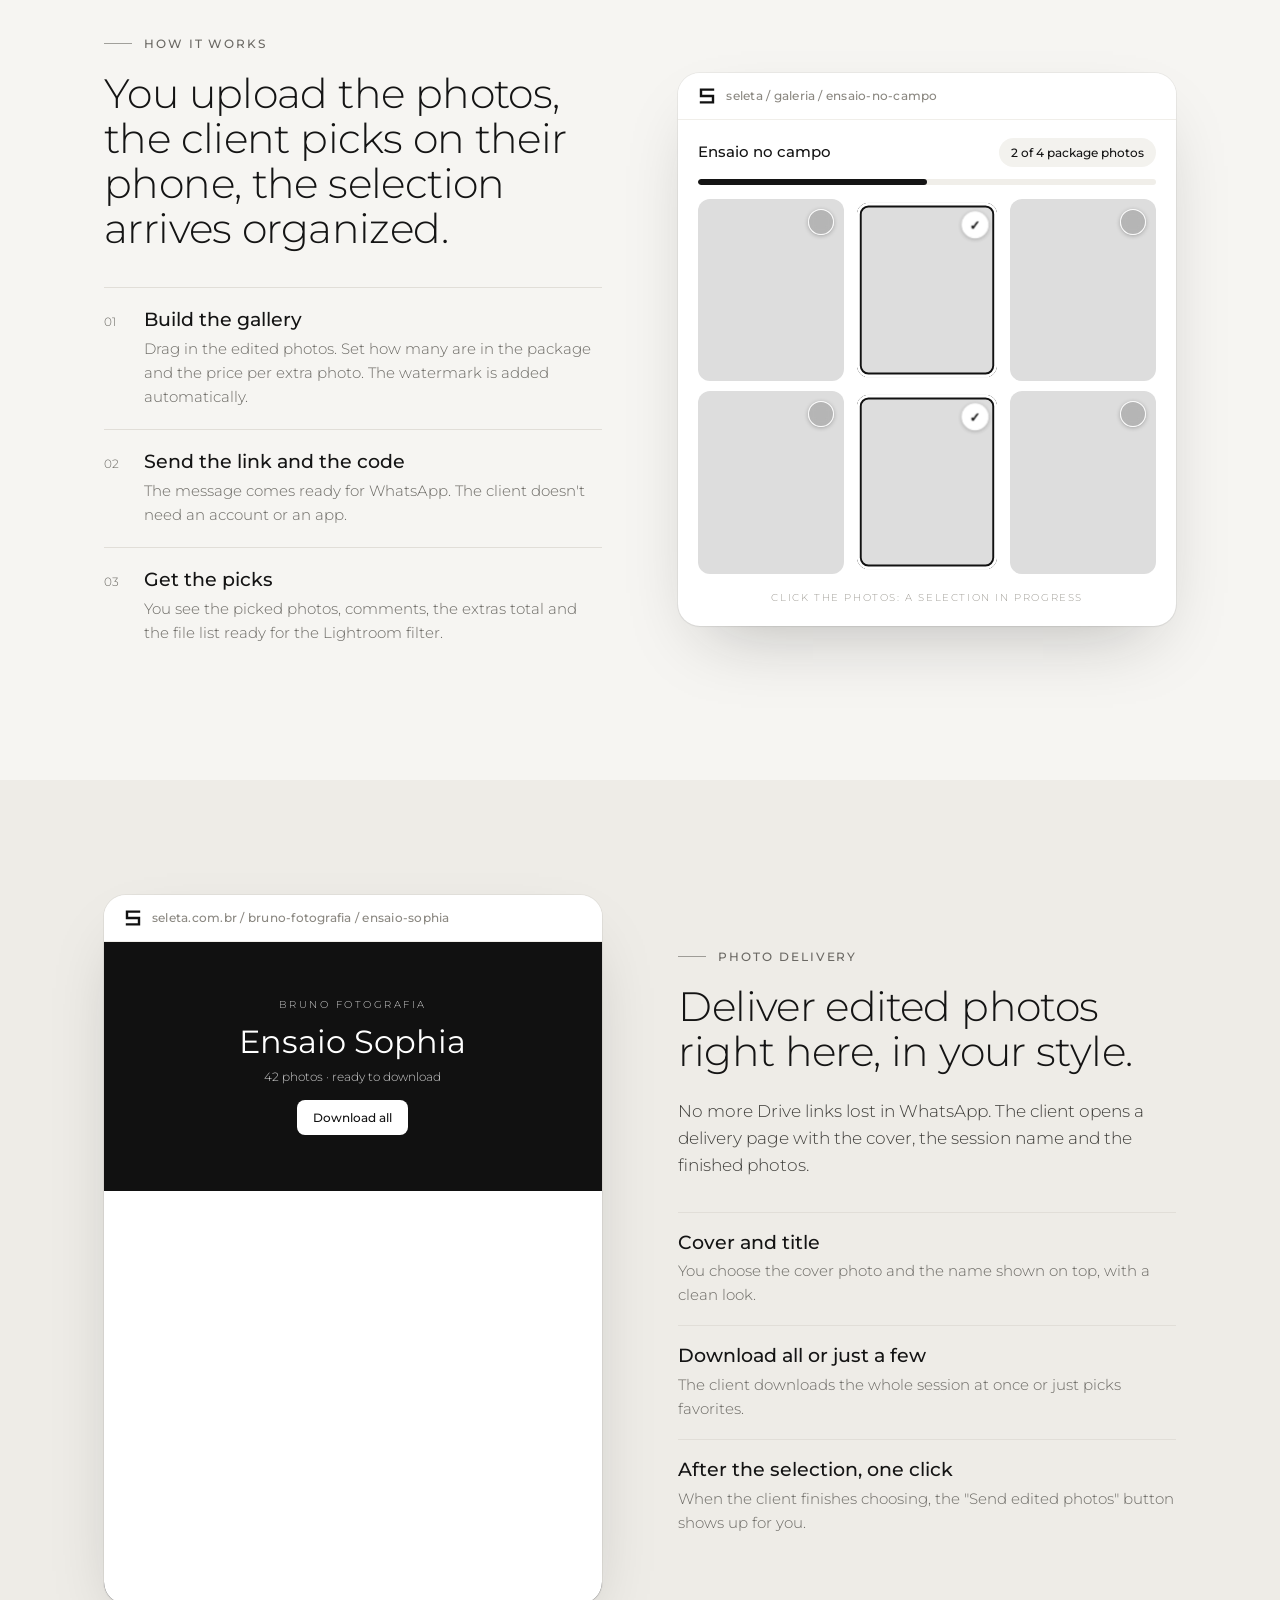
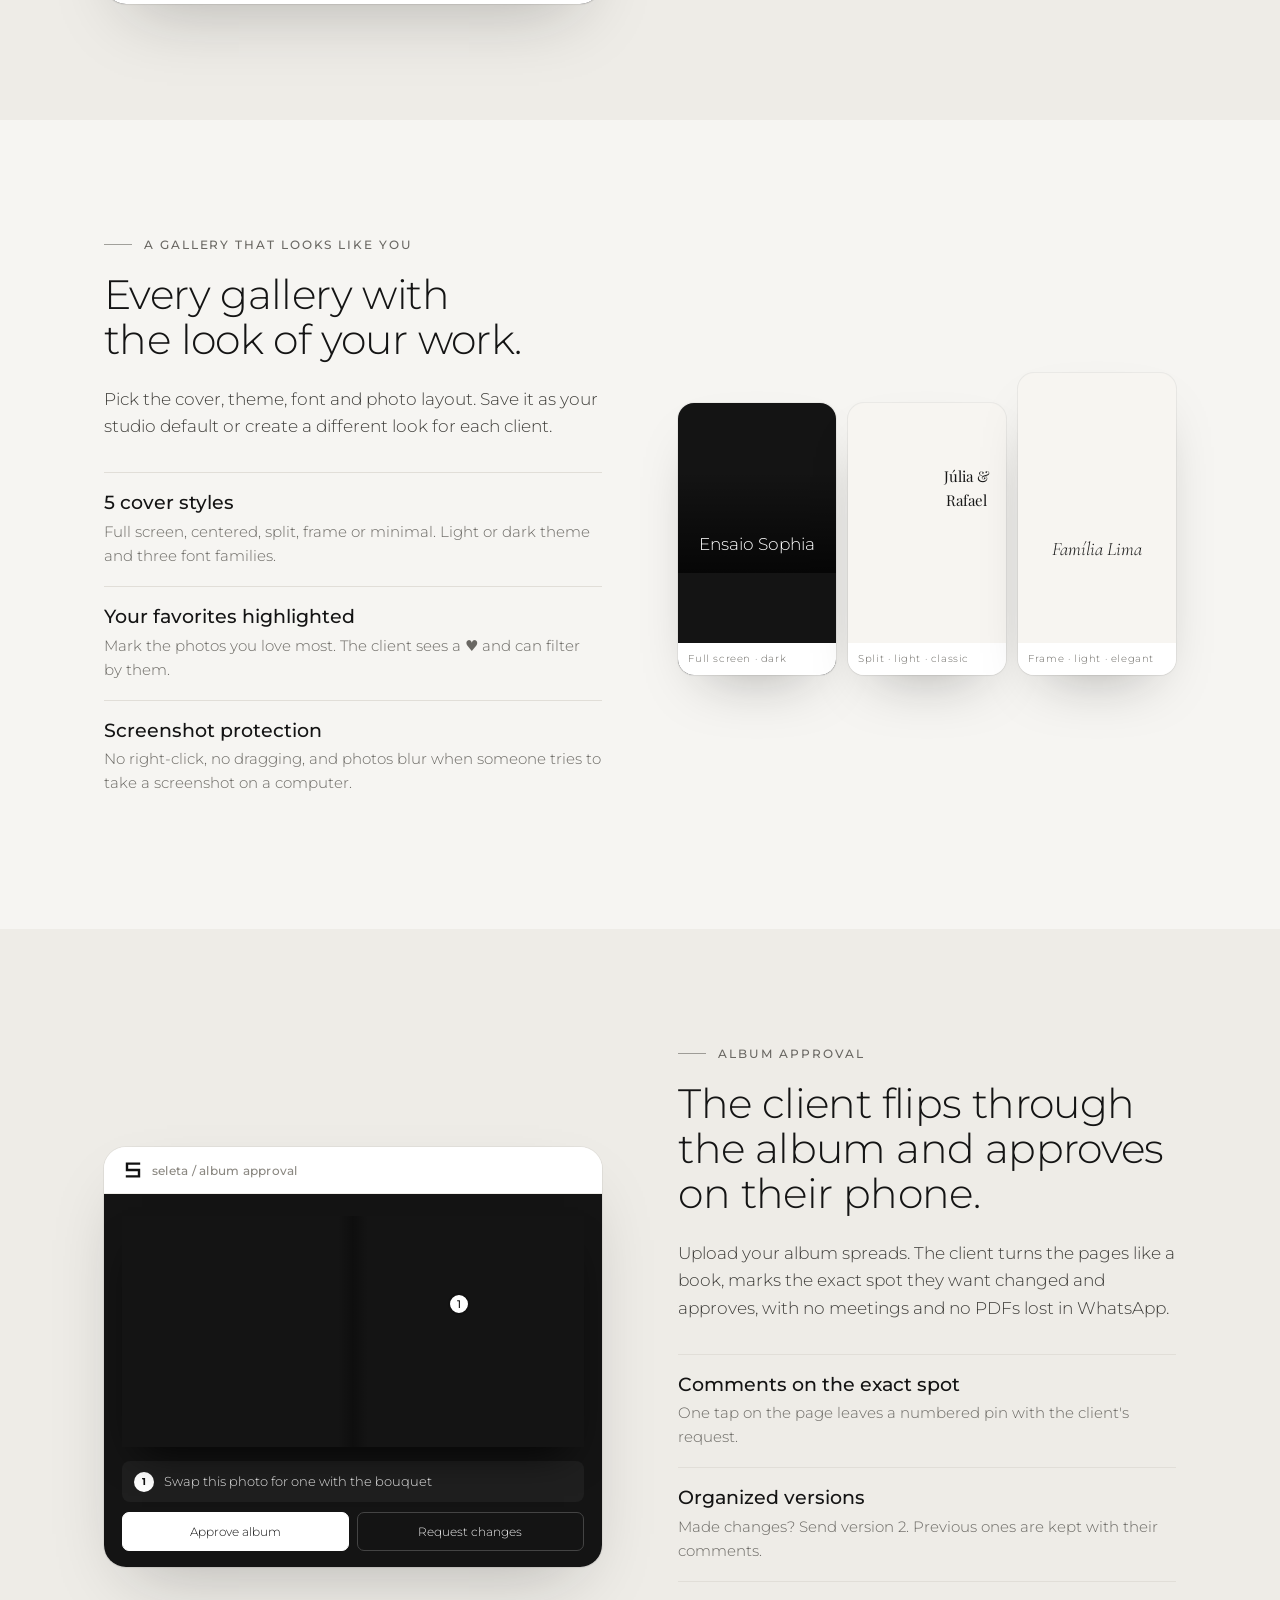
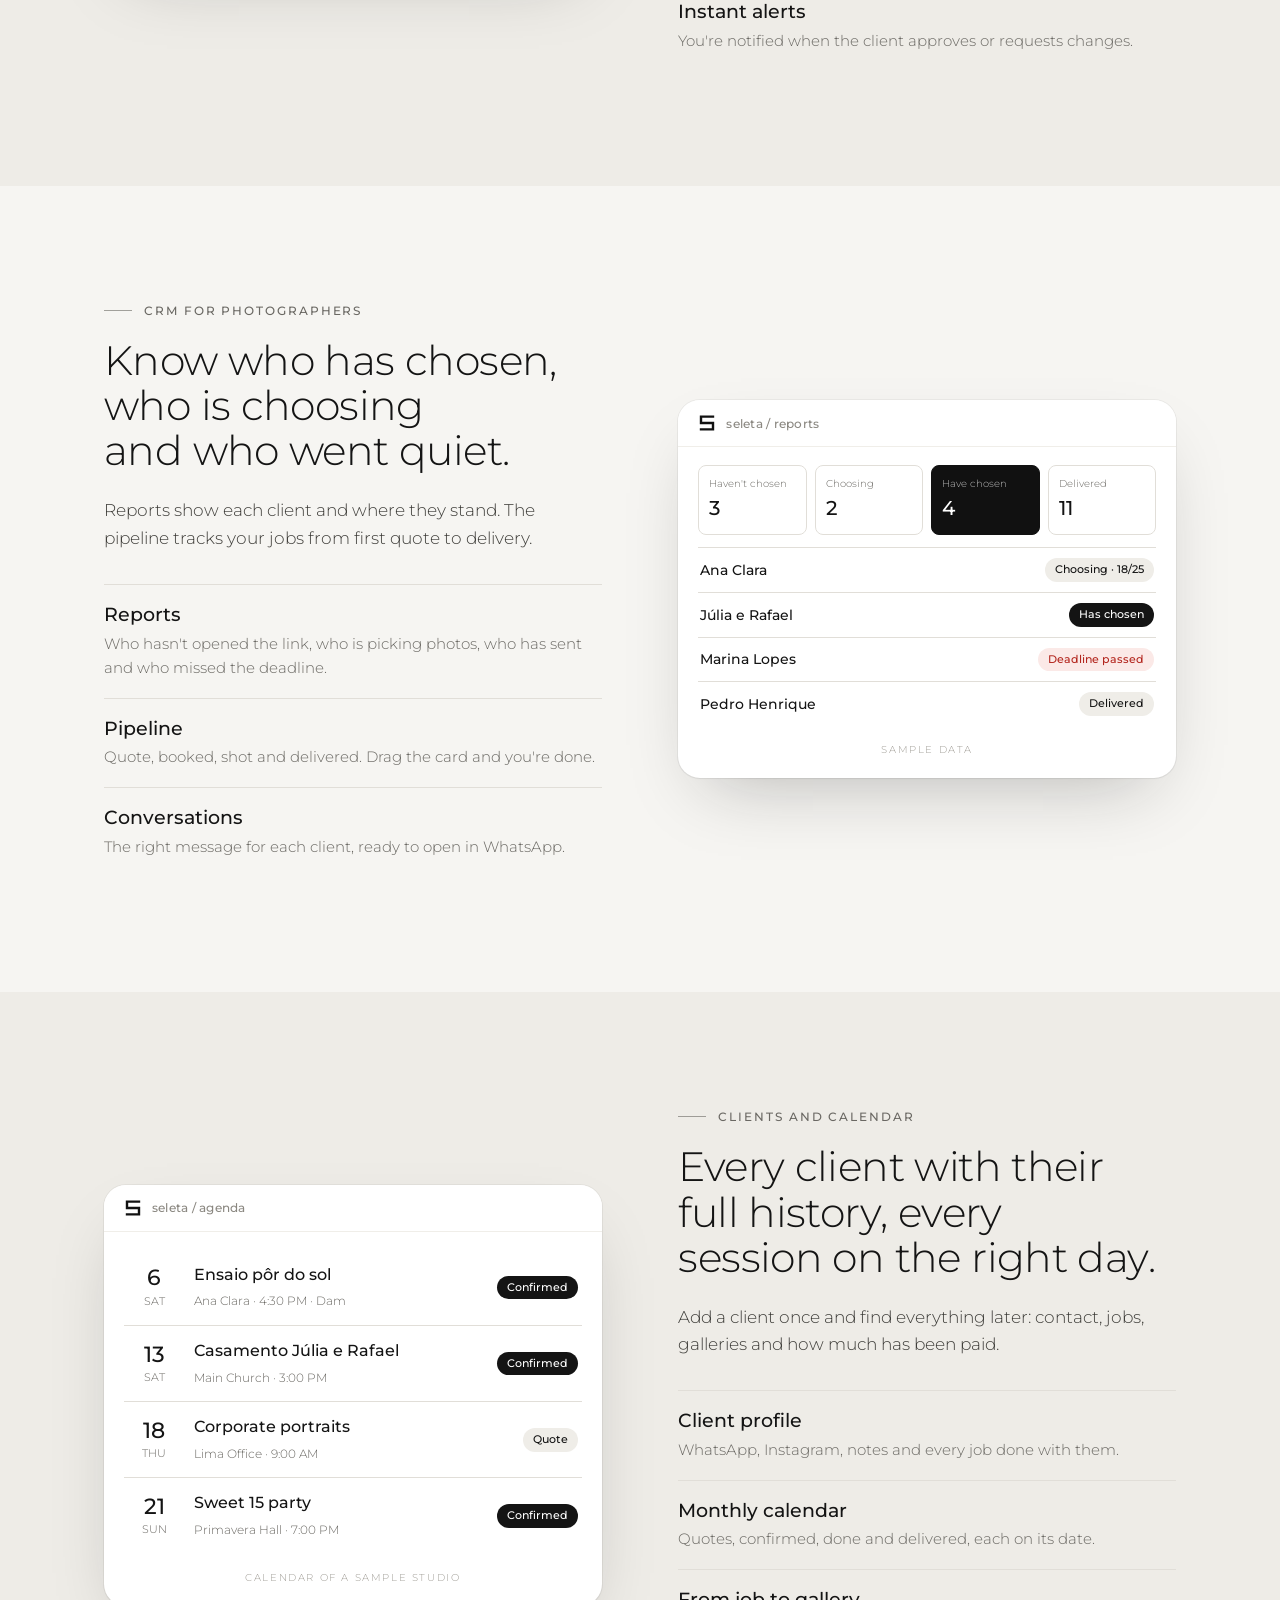
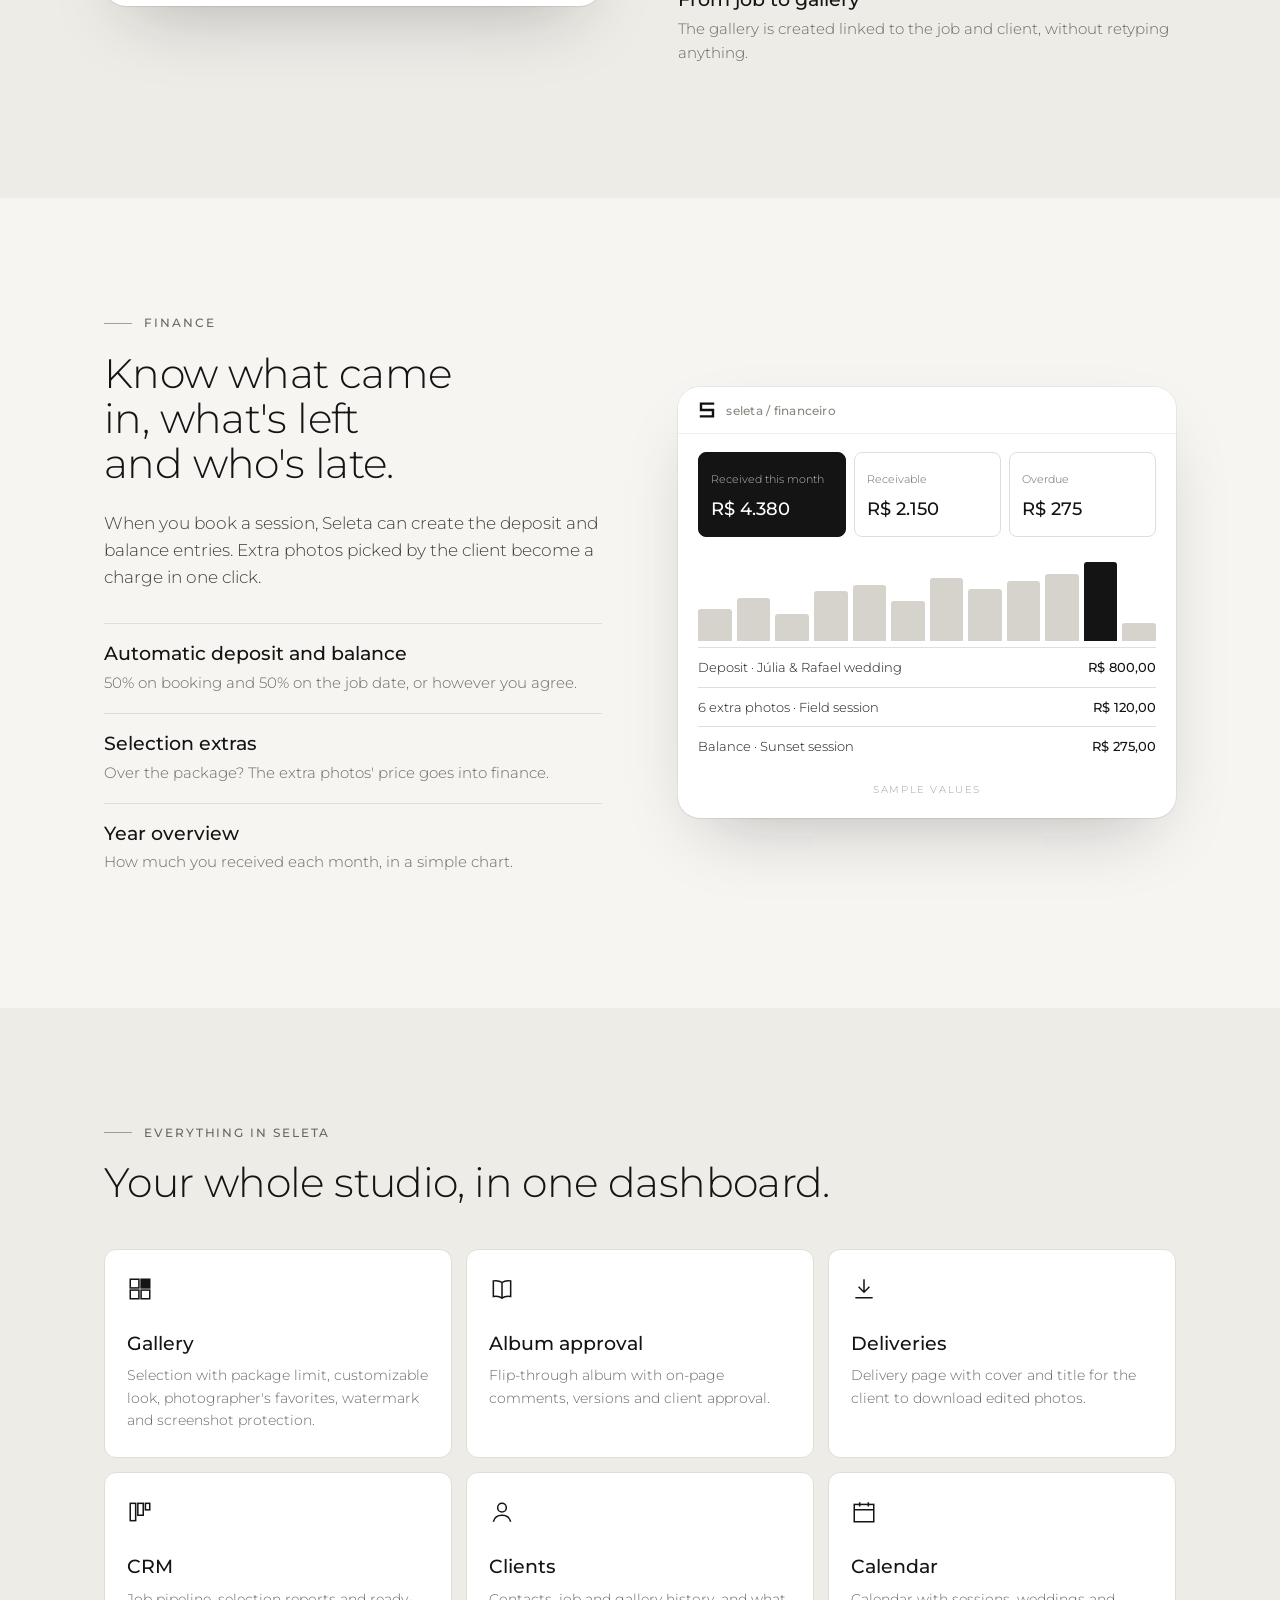
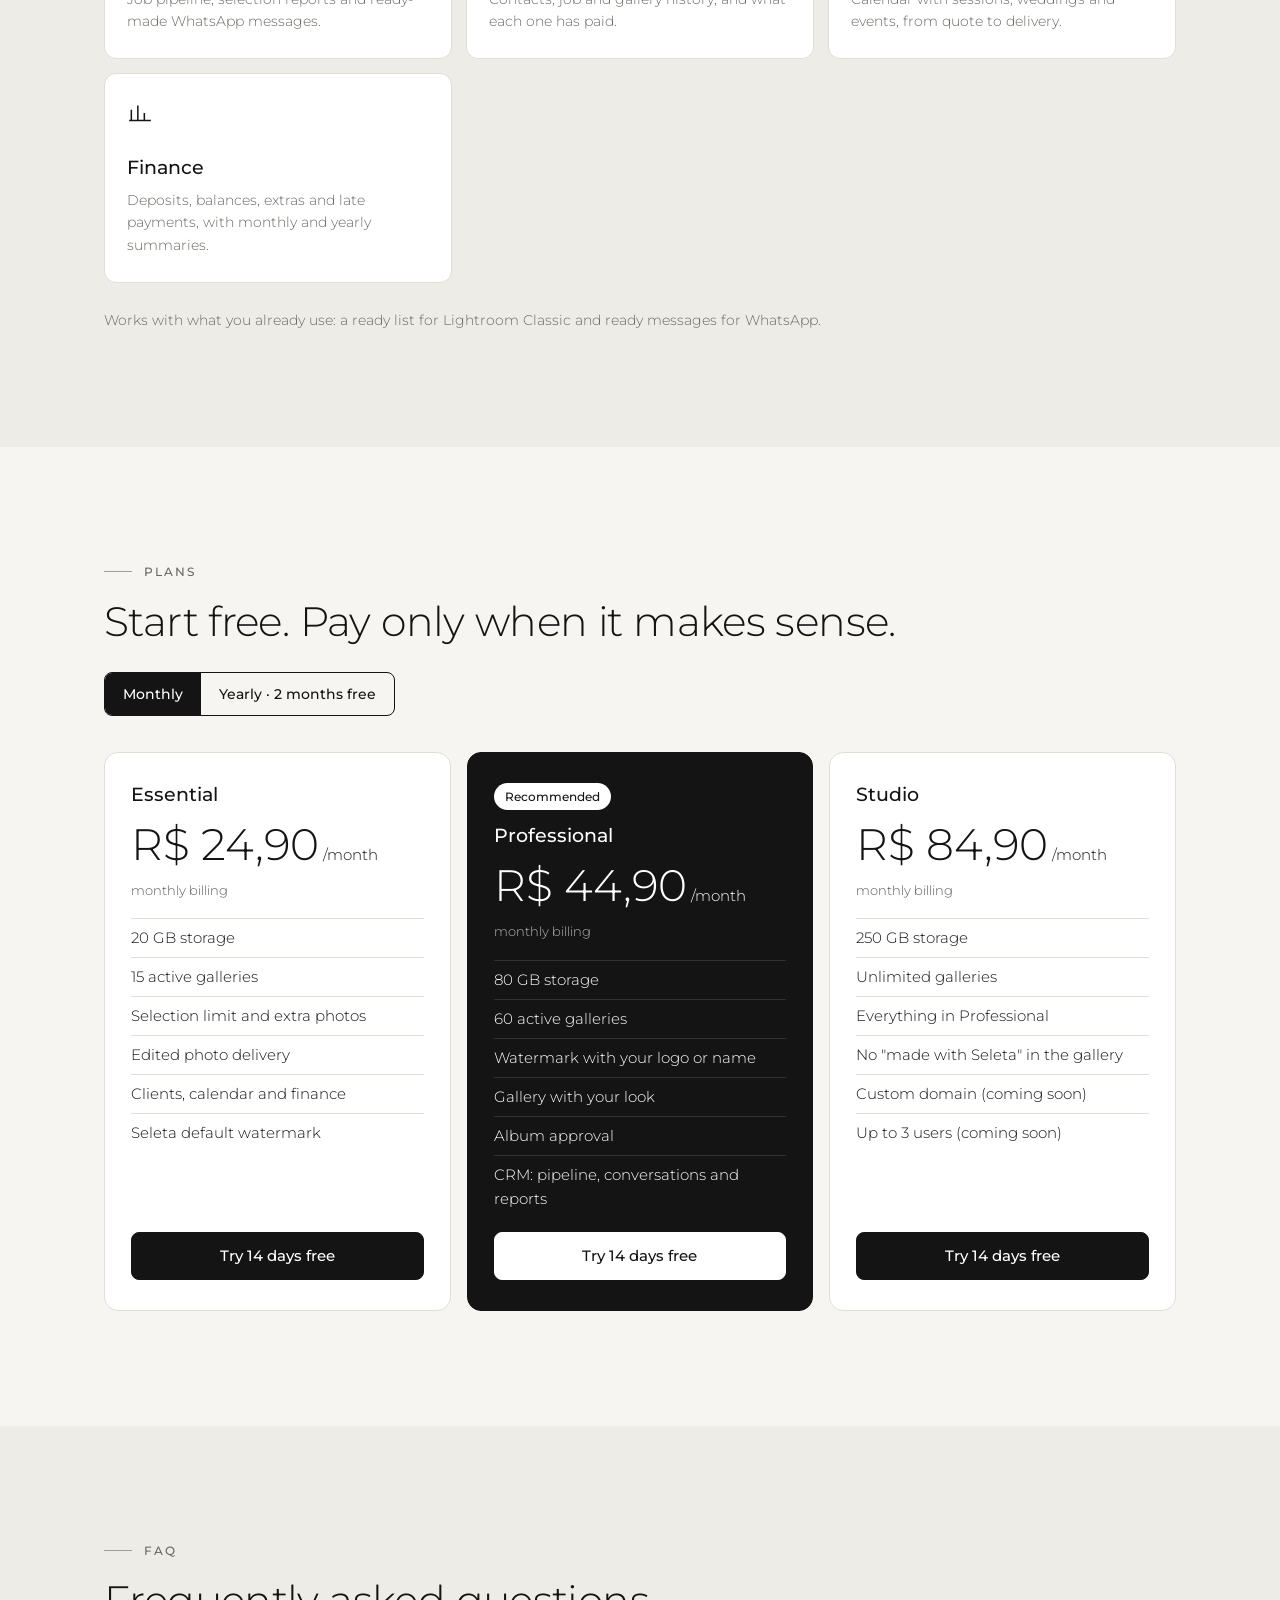
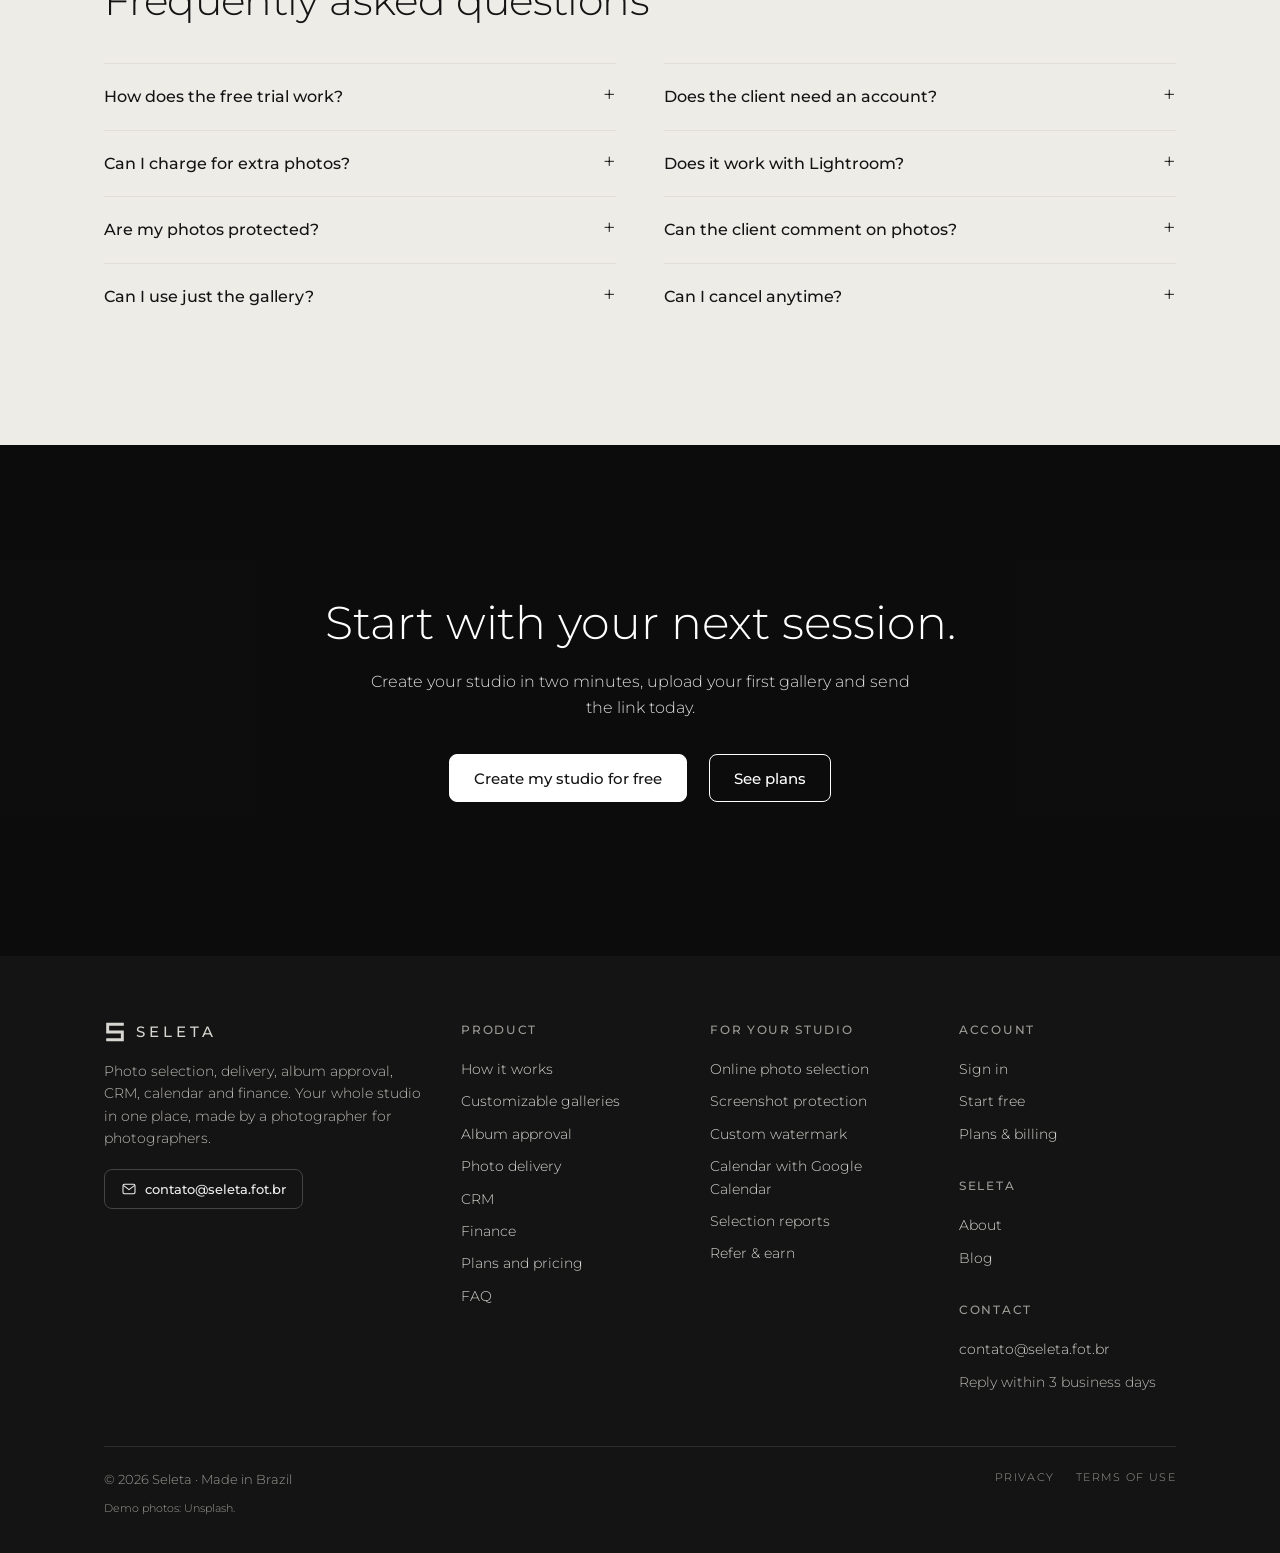
==== commit fd7571f3: "Fotos de familia, mapa do site e dados para o Google" ====
--- a/index.html
+++ b/index.html
@@ -5,6 +5,14 @@
 <meta name="google" content="notranslate">
 <meta name="viewport" content="width=device-width, initial-scale=1">
 <title>Seleta · Sistema para fotógrafos: galeria, seleção, clientes, agenda e financeiro</title>
+<link rel="canonical" href="https://seleta.fot.br/">
+<meta property="og:type" content="website">
+<meta property="og:site_name" content="Seleta">
+<meta property="og:title" content="Seleta · Seleção de fotos online para fotógrafos">
+<meta property="og:description" content="Seu cliente escolhe as fotos pelo celular. Você só edita. Galeria de seleção, entrega, aprovação de álbum e gestão do estúdio num só lugar.">
+<meta property="og:url" content="https://seleta.fot.br/">
+<meta property="og:image" content="https://images.unsplash.com/photo-1724690336308-02af024b76ab?w=1200&h=630&q=80&auto=format&fit=crop">
+<meta name="twitter:card" content="summary_large_image">
 <meta name="description" content="Galeria de seleção de fotos, clientes, agenda e financeiro do estúdio num só lugar. Teste grátis por 14 dias.">
 <link rel="icon" href="icone.svg">
 <link rel="preconnect" href="https://fonts.googleapis.com">
@@ -421,7 +429,7 @@
   <div class="estilos3">
     <div class="est e1"><div class="eh" style="background-image:url('https://images.unsplash.com/photo-1578220375772-9a71d4d2ff82?w=600&q=70&auto=format&fit=crop')"><span>Ensaio Sophia</span></div><div class="eg"><i style="background-image:url('https://images.unsplash.com/photo-1625832954356-6ddaffc45853?w=300&q=70&auto=format&fit=crop')"></i><i style="background-image:url('https://images.unsplash.com/photo-1560915109-f54ff3d7664c?w=300&q=70&auto=format&fit=crop')"></i><i style="background-image:url('https://images.unsplash.com/photo-1644901381402-69804395b4e0?w=300&q=70&auto=format&fit=crop')"></i></div><small>Tela cheia · escuro</small></div>
     <div class="est e2"><div class="eh"><b style="background-image:url('https://images.unsplash.com/photo-1606490208247-b65be3d94cd1?w=600&q=70&auto=format&fit=crop')"></b><span>Júlia &amp; Rafael</span></div><div class="eg"><i style="background-image:url('https://images.unsplash.com/photo-1519741414274-5b1ee71137fa?w=300&q=70&auto=format&fit=crop')"></i><i style="background-image:url('https://images.unsplash.com/photo-1595407753234-0882f1e77954?w=300&q=70&auto=format&fit=crop')"></i><i style="background-image:url('https://images.unsplash.com/photo-1646325311277-0c35409fdd57?w=300&q=70&auto=format&fit=crop')"></i></div><small>Dividida · claro · clássica</small></div>
-    <div class="est e3"><div class="eh"><b style="background-image:url('https://images.unsplash.com/photo-1644901381402-69804395b4e0?w=600&q=70&auto=format&fit=crop')"></b><span>Família Lima</span></div><div class="eg"><i style="background-image:url('https://images.unsplash.com/photo-1560915109-f54ff3d7664c?w=300&q=70&auto=format&fit=crop')"></i><i style="background-image:url('https://images.unsplash.com/photo-1600069265050-3555d89d187b?w=300&q=70&auto=format&fit=crop')"></i><i style="background-image:url('https://images.unsplash.com/photo-1612821996907-d3710d7f1351?w=300&q=70&auto=format&fit=crop')"></i></div><small>Moldura · claro · elegante</small></div>
+    <div class="est e3"><div class="eh"><b style="background-image:url('https://images.unsplash.com/photo-1561525140-c2a4cc68e4bd?w=600&q=70&auto=format&fit=crop')"></b><span>Família Lima</span></div><div class="eg"><i style="background-image:url('https://images.unsplash.com/photo-1761839258657-457dda39b5cc?w=300&q=70&auto=format&fit=crop')"></i><i style="background-image:url('https://images.unsplash.com/photo-1686604870397-d7e56c12b71c?w=300&q=70&auto=format&fit=crop')"></i><i style="background-image:url('https://images.unsplash.com/photo-1758712508613-b001e08b1af8?w=300&q=70&auto=format&fit=crop')"></i></div><small>Moldura · claro · elegante</small></div>
   </div>
 </div></section>
 
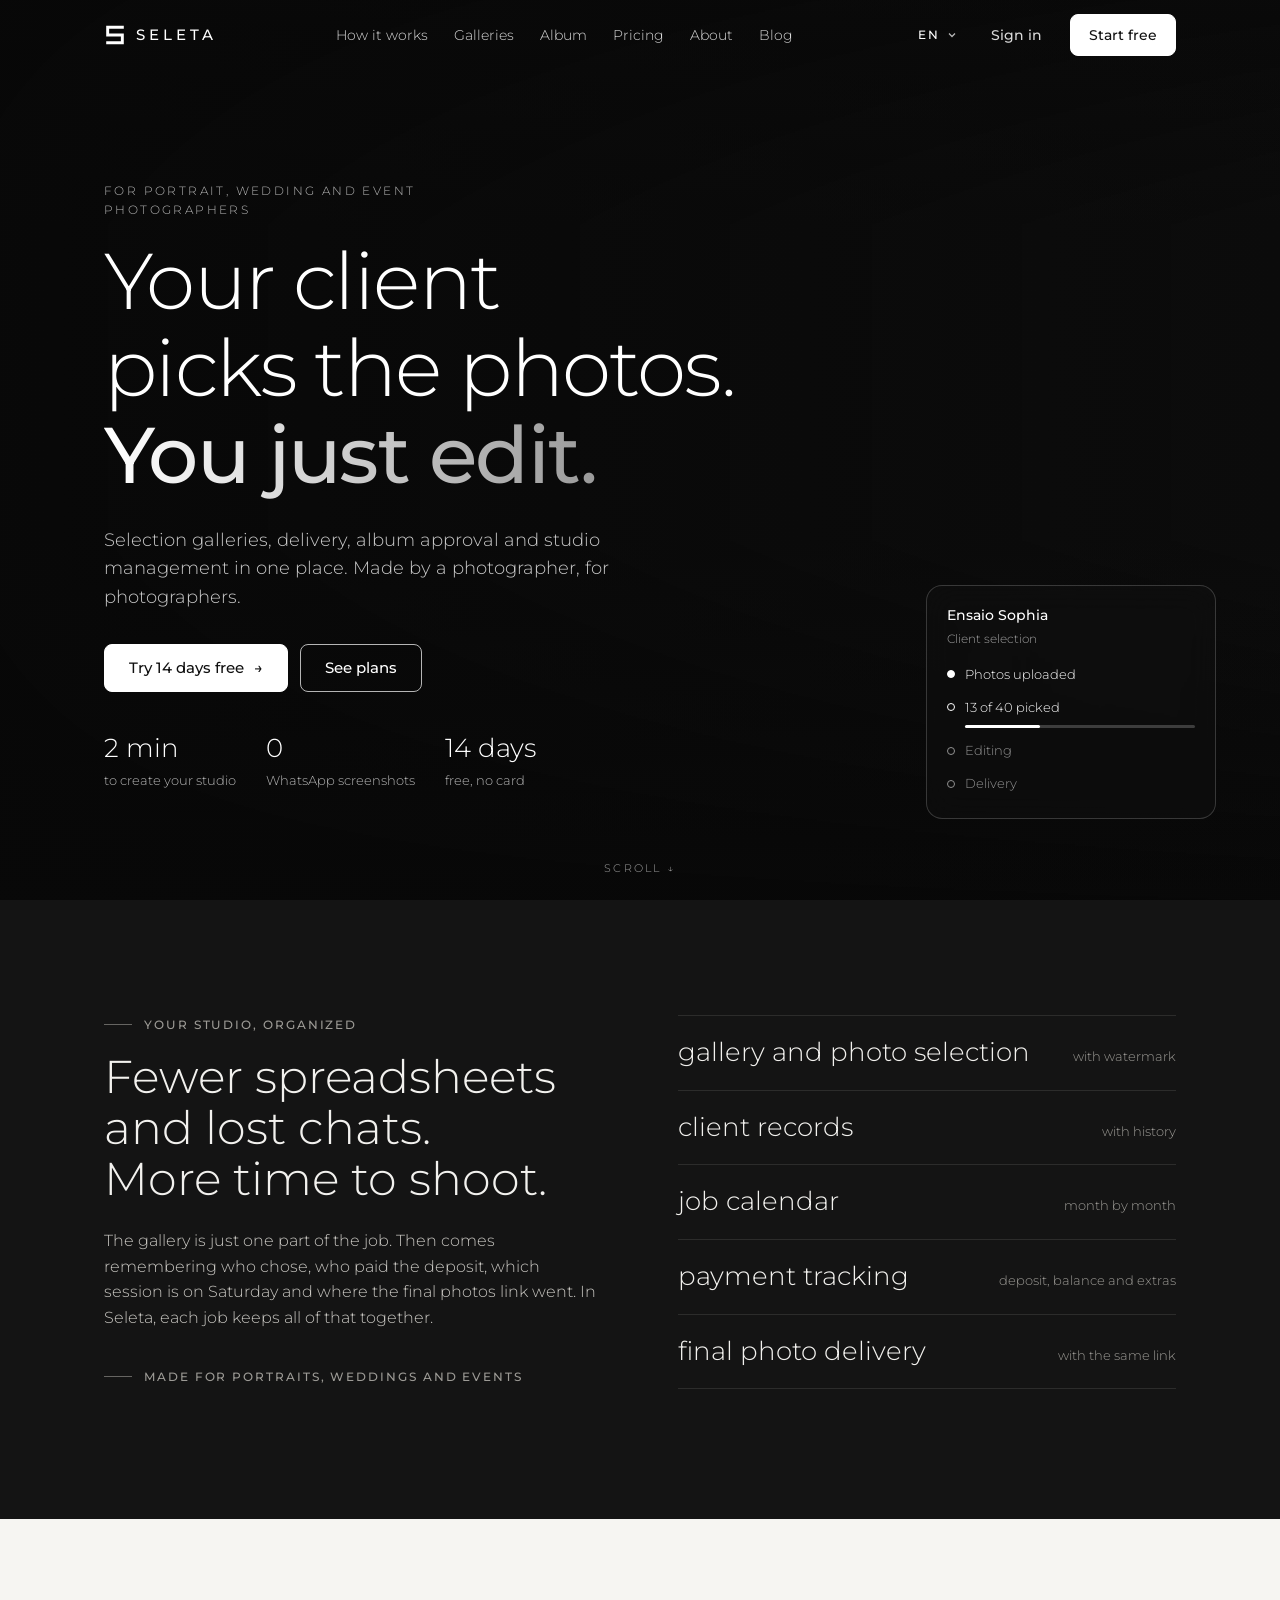
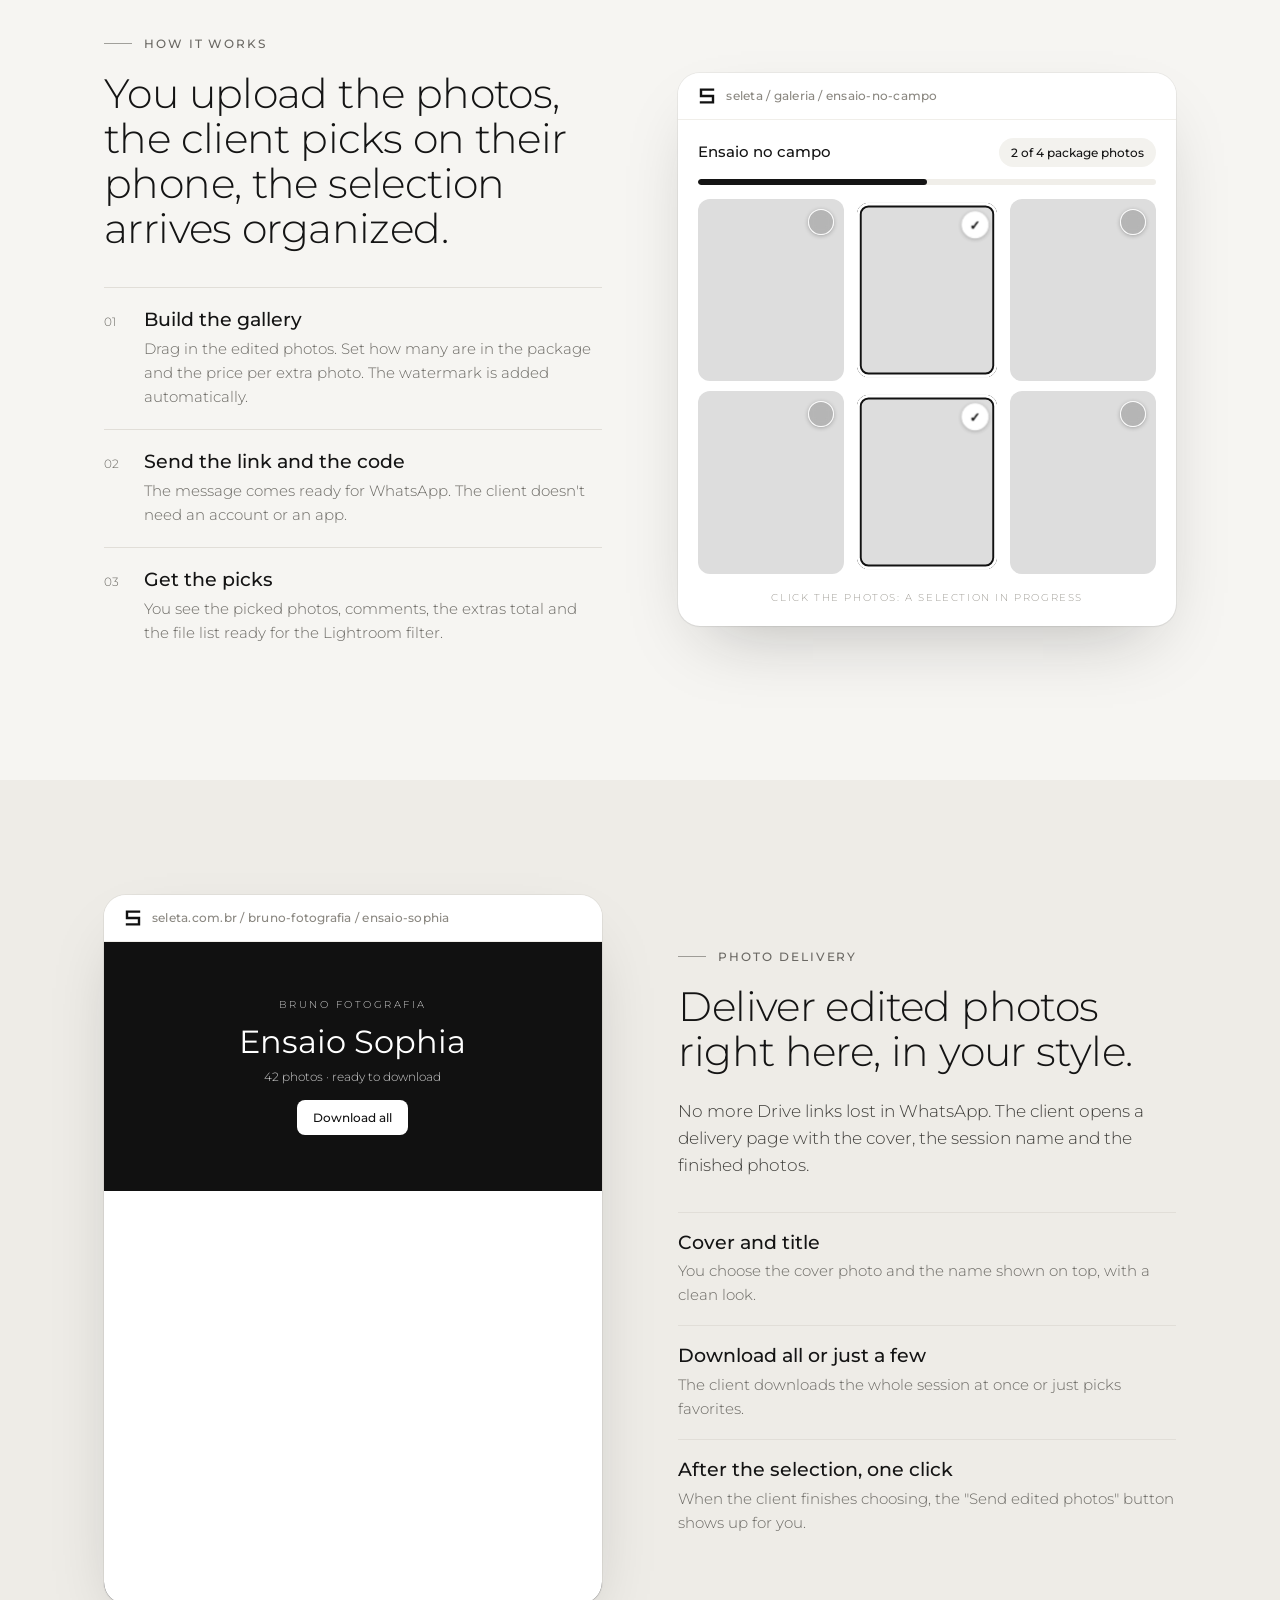
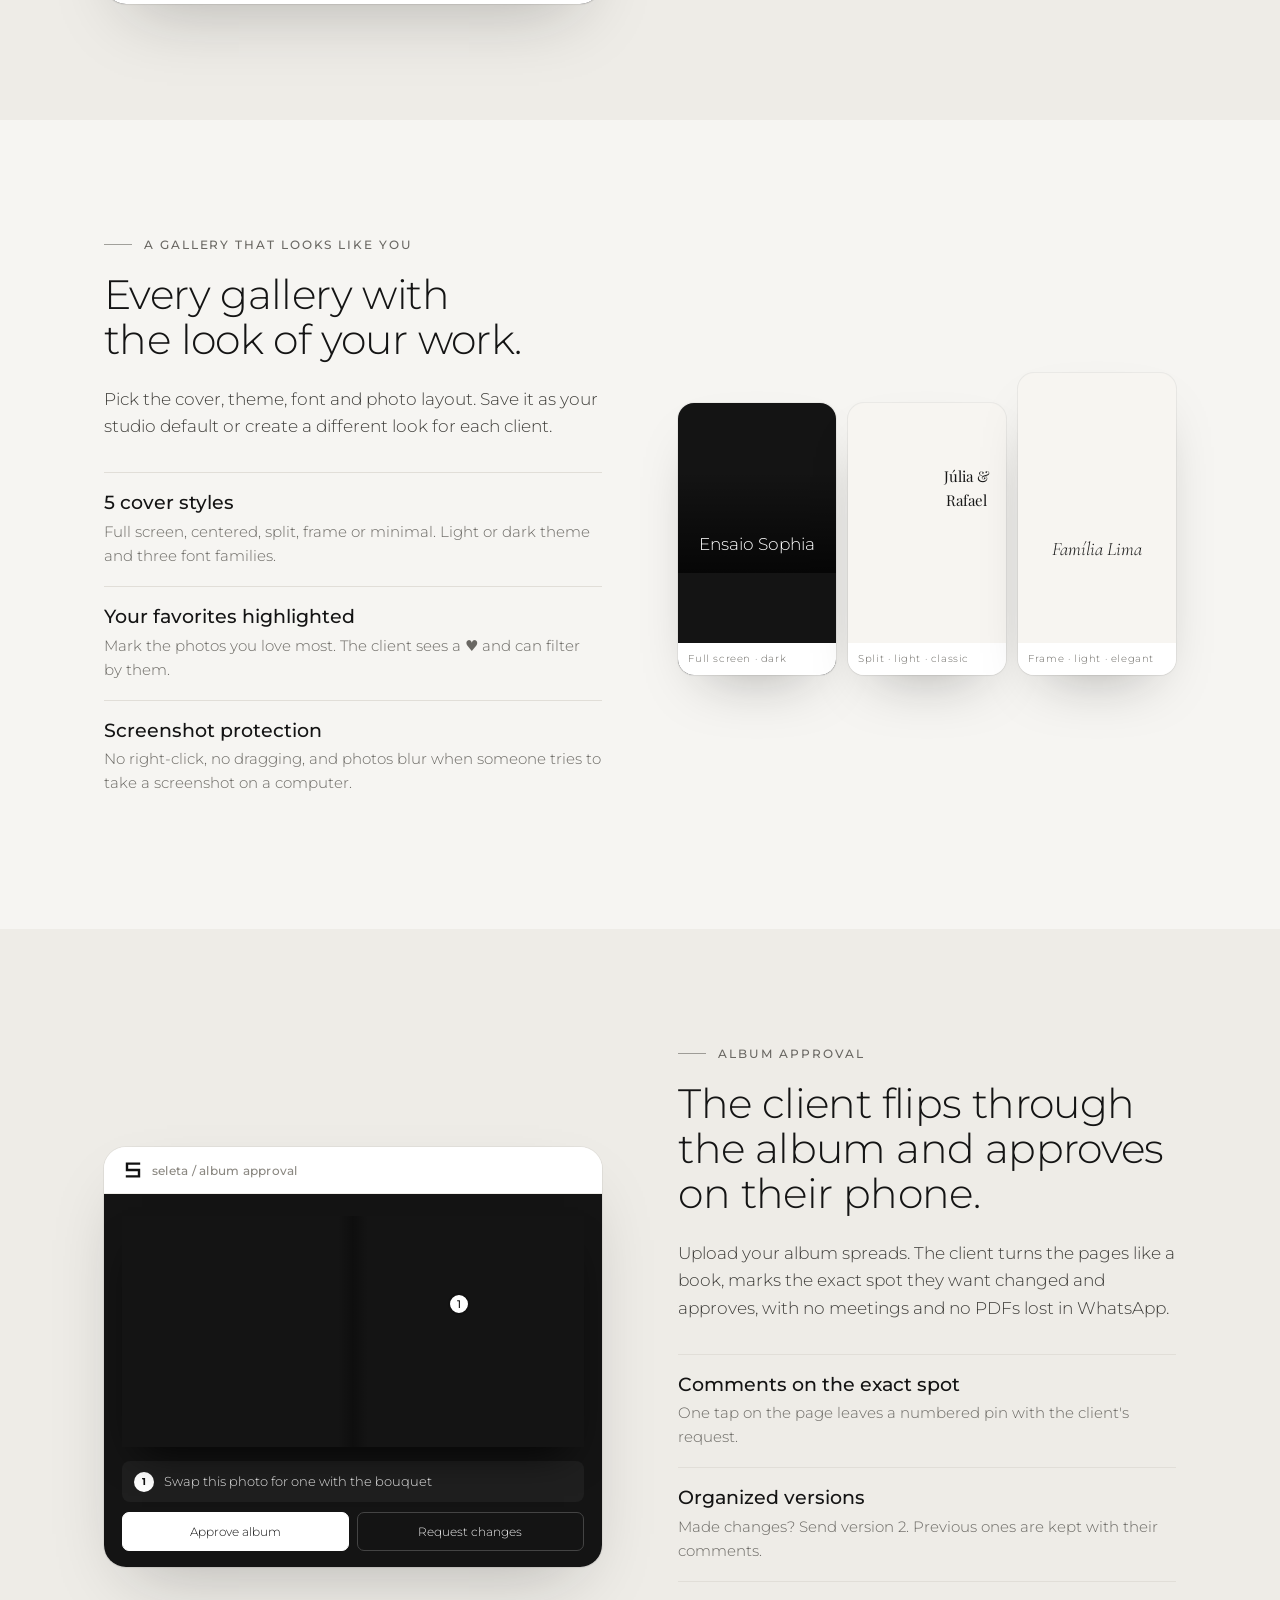
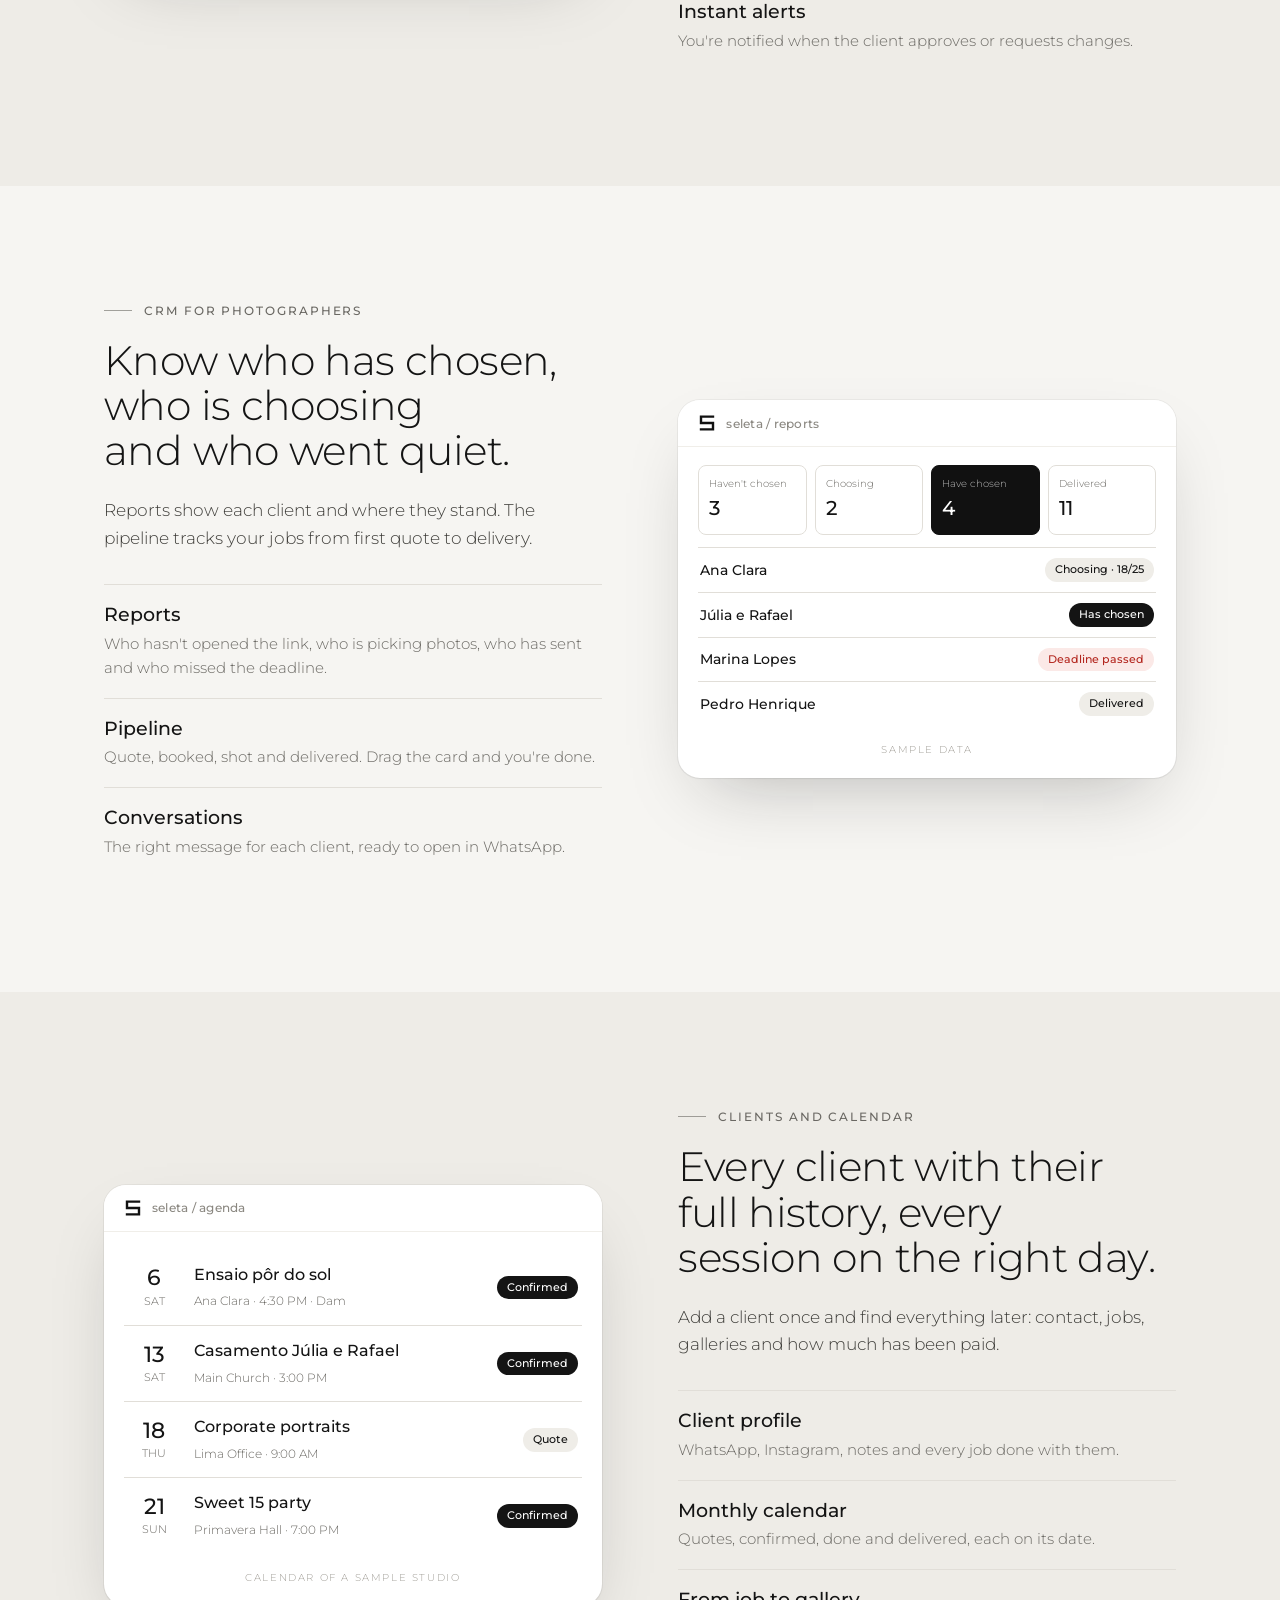
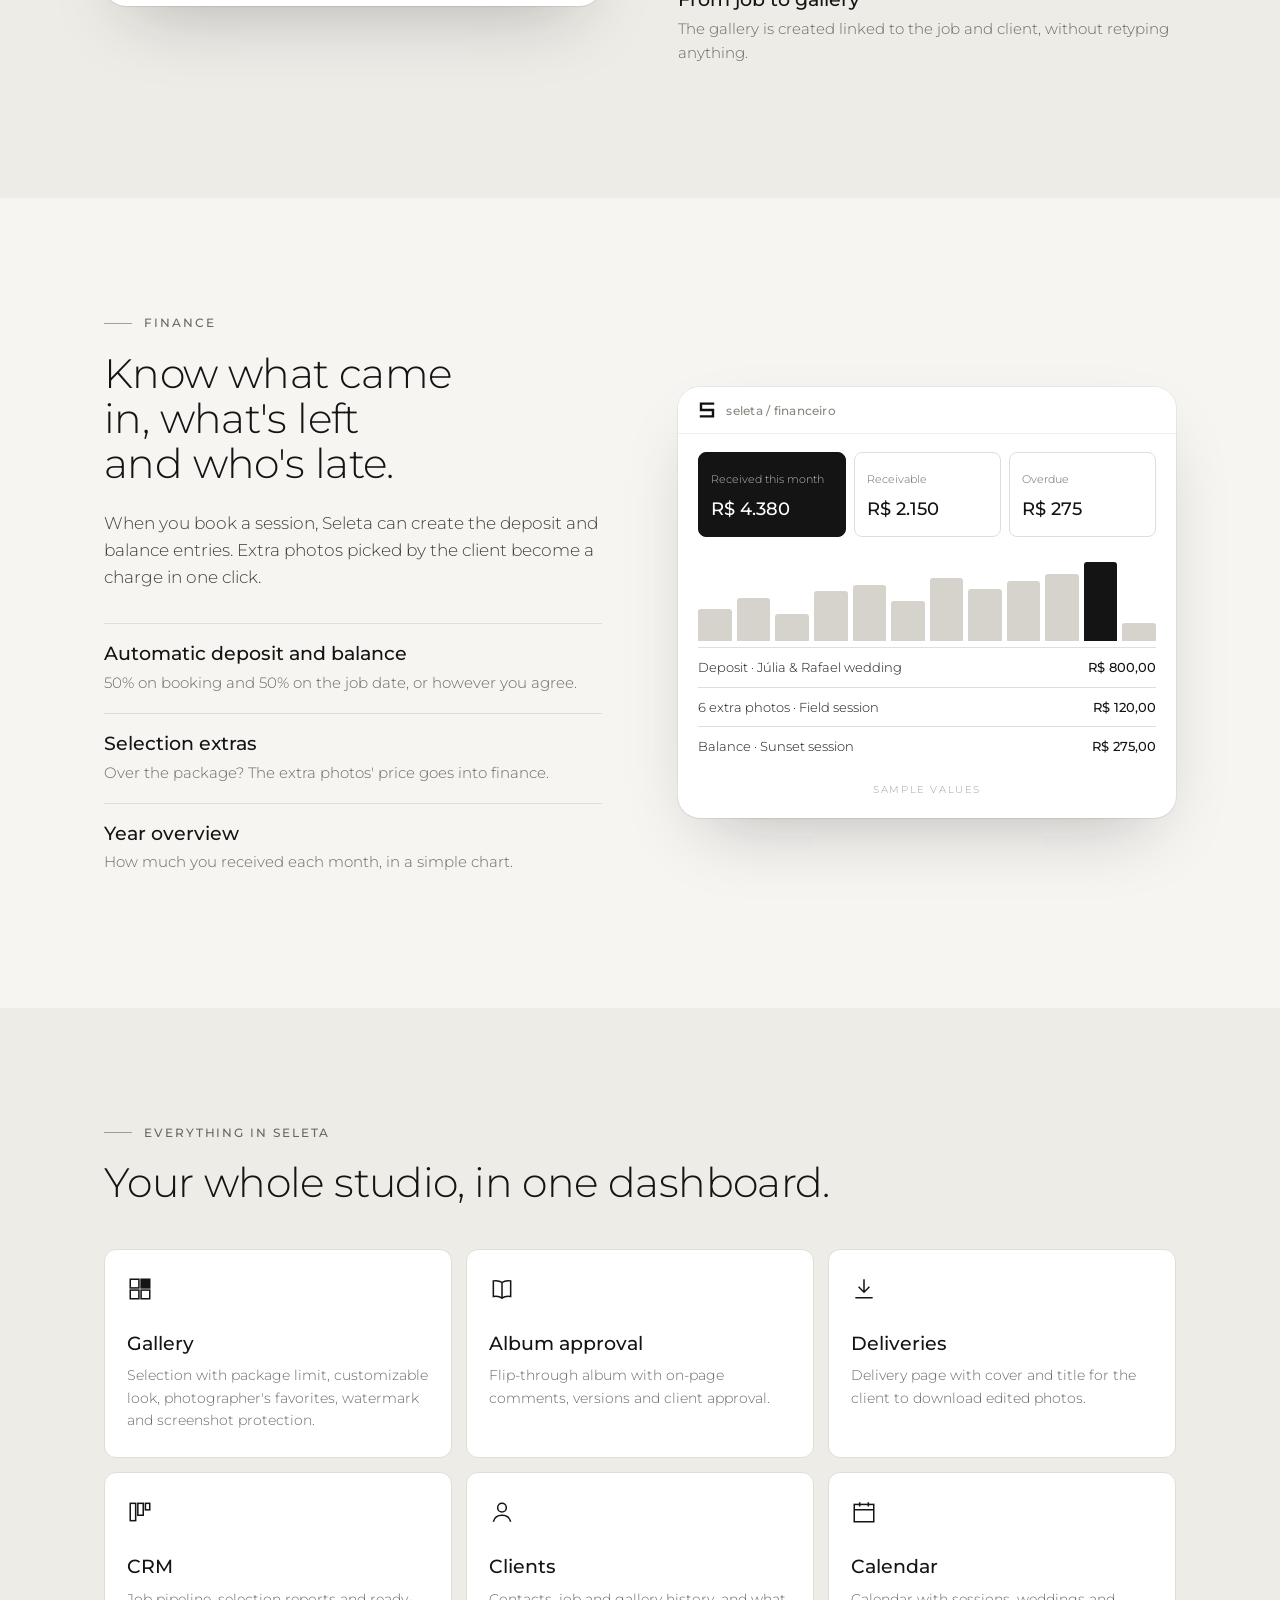
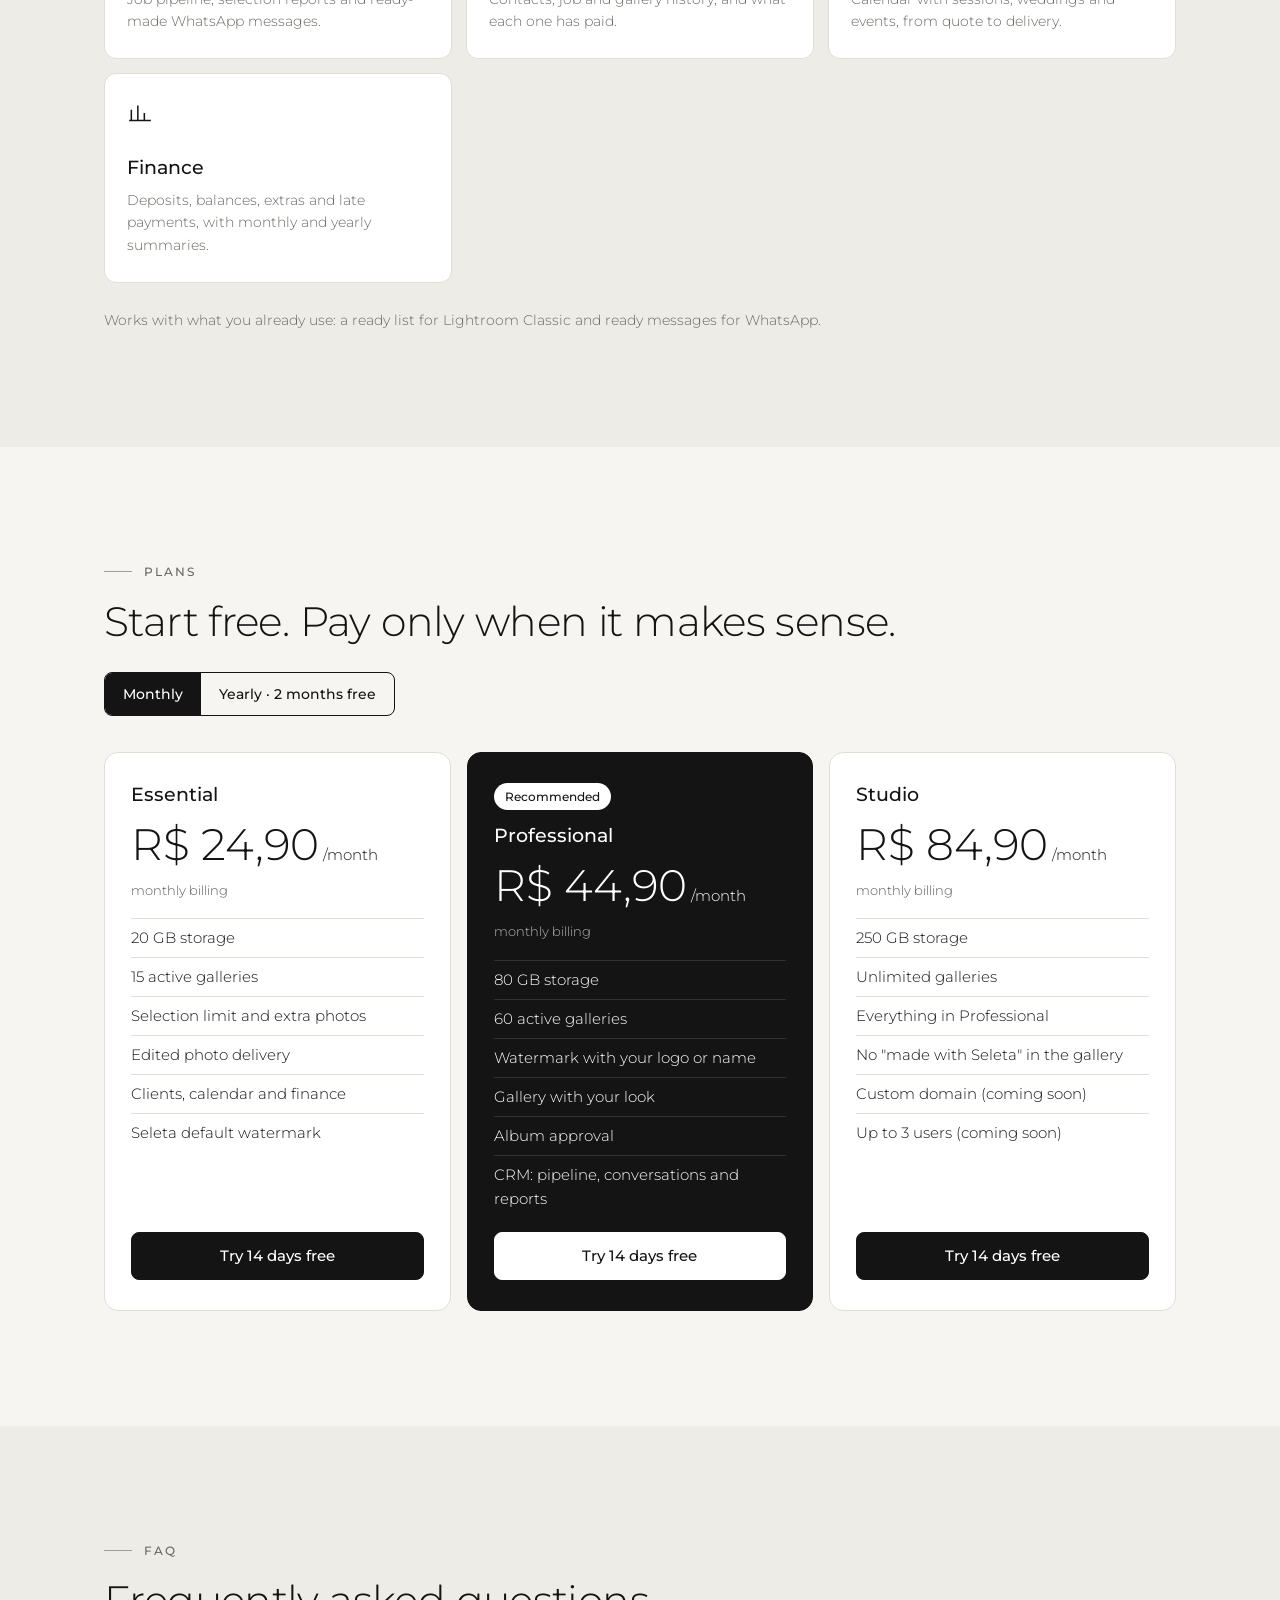
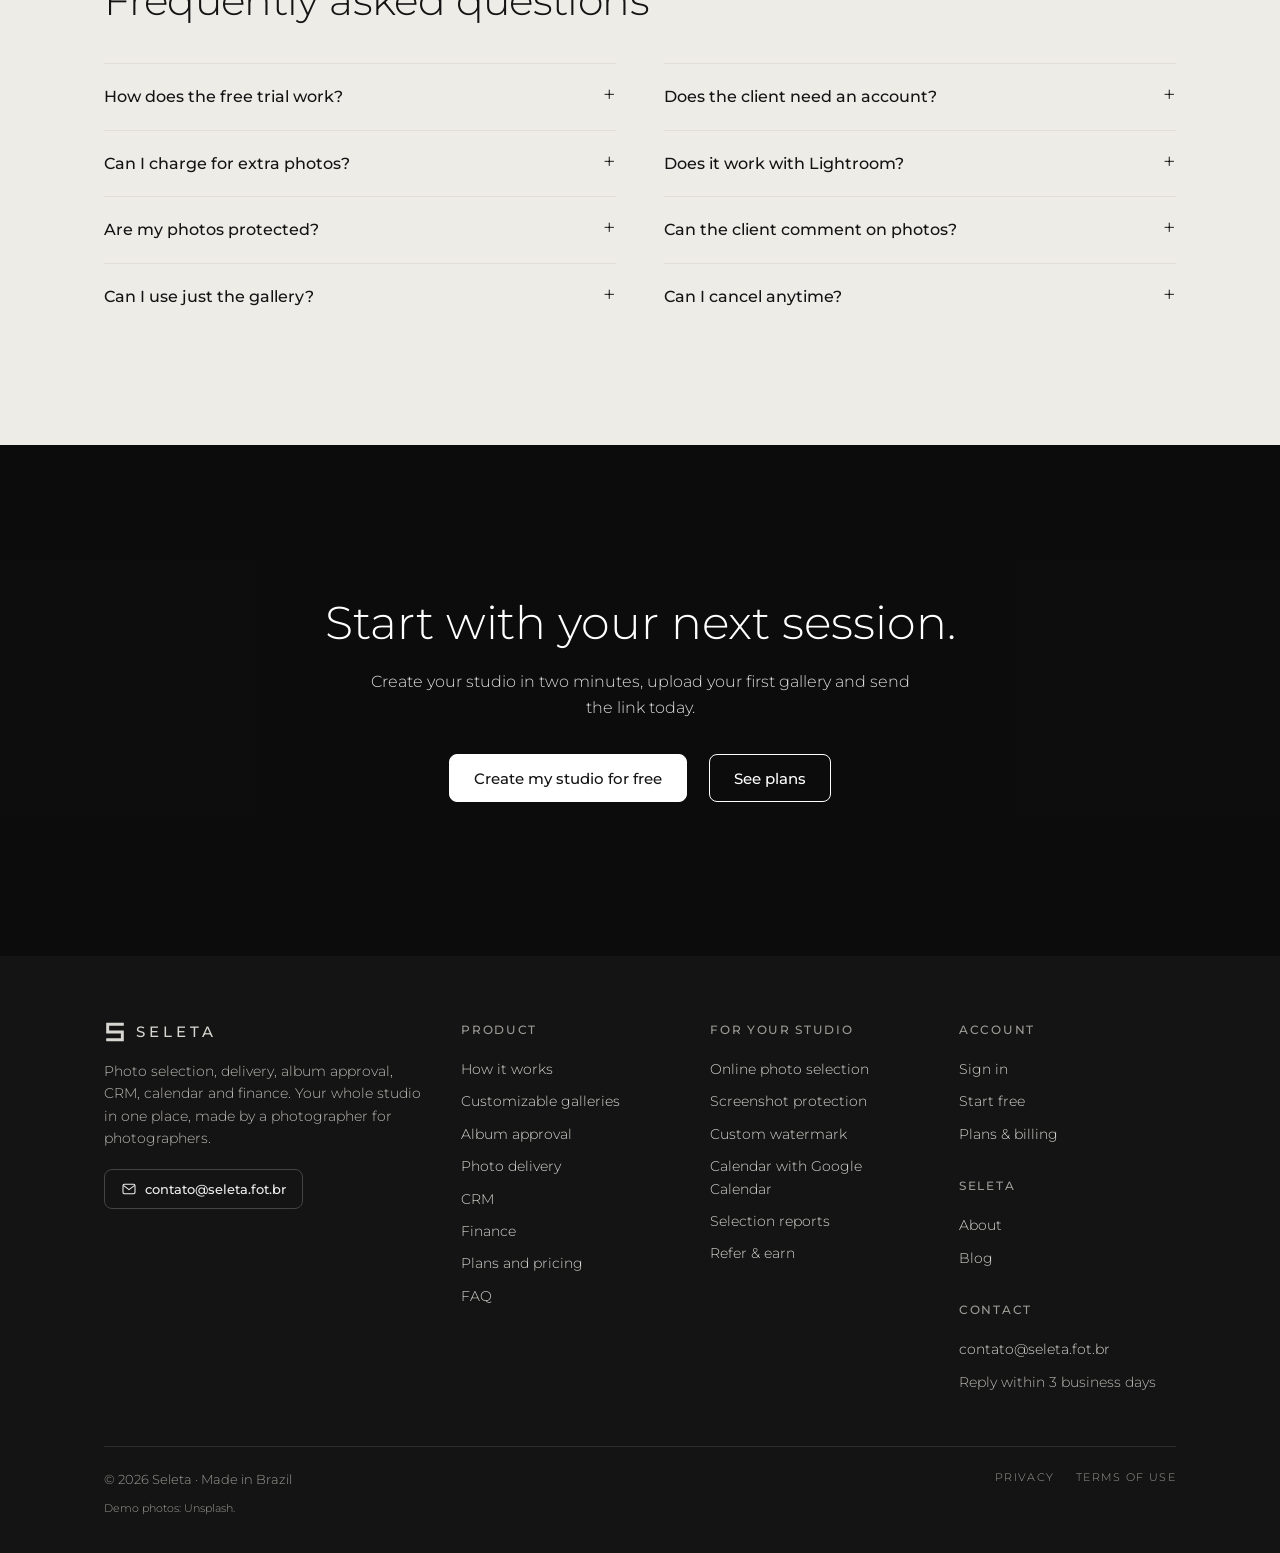
==== commit 158e24e4: "Icone e informacoes para o Google" ====
--- a/index.html
+++ b/index.html
@@ -13,8 +13,11 @@
 <meta property="og:url" content="https://seleta.fot.br/">
 <meta property="og:image" content="https://images.unsplash.com/photo-1724690336308-02af024b76ab?w=1200&h=630&q=80&auto=format&fit=crop">
 <meta name="twitter:card" content="summary_large_image">
-<meta name="description" content="Galeria de seleção de fotos, clientes, agenda e financeiro do estúdio num só lugar. Teste grátis por 14 dias.">
-<link rel="icon" href="icone.svg">
+<meta name="description" content="Seleta: sistema para fotógrafos com galeria de seleção de fotos online, entrega, aprovação de álbum, clientes, agenda e financeiro num só lugar. Teste grátis por 14 dias.">
+<link rel="icon" href="favicon.ico" sizes="48x48">
+<link rel="icon" type="image/png" sizes="192x192" href="icone-192.png">
+<link rel="icon" type="image/svg+xml" href="icone.svg">
+<link rel="apple-touch-icon" href="apple-touch-icon.png">
 <link rel="preconnect" href="https://fonts.googleapis.com">
 <link rel="preconnect" href="https://fonts.gstatic.com" crossorigin>
 <link href="https://fonts.googleapis.com/css2?family=Montserrat:wght@300;400;500;600&family=Playfair+Display&family=Cormorant+Garamond:ital,wght@1,500&display=swap" rel="stylesheet">
@@ -322,6 +325,13 @@
 .rv.on{opacity:1;transform:none}
 @media (prefers-reduced-motion:reduce){.rv{opacity:1;transform:none;transition:none}}
 </style>
+<script type="application/ld+json">
+{"@context":"https://schema.org","@graph":[
+{"@type":"Organization","@id":"https://seleta.fot.br/#org","name":"Seleta","url":"https://seleta.fot.br/","logo":"https://seleta.fot.br/icone-512.png","email":"contato@seleta.fot.br","founder":{"@type":"Person","name":"Brunno Passeri"}},
+{"@type":"WebSite","@id":"https://seleta.fot.br/#site","name":"Seleta","alternateName":"Seleta · Seleção de fotos para fotógrafos","url":"https://seleta.fot.br/","publisher":{"@id":"https://seleta.fot.br/#org"},"inLanguage":"pt-BR"},
+{"@type":"SoftwareApplication","name":"Seleta","applicationCategory":"BusinessApplication","operatingSystem":"Web","url":"https://seleta.fot.br/","offers":{"@type":"Offer","price":"24.90","priceCurrency":"BRL"}}
+]}
+</script>
 </head>
 <body>
 <svg width="0" height="0" style="position:absolute" aria-hidden="true"><defs>
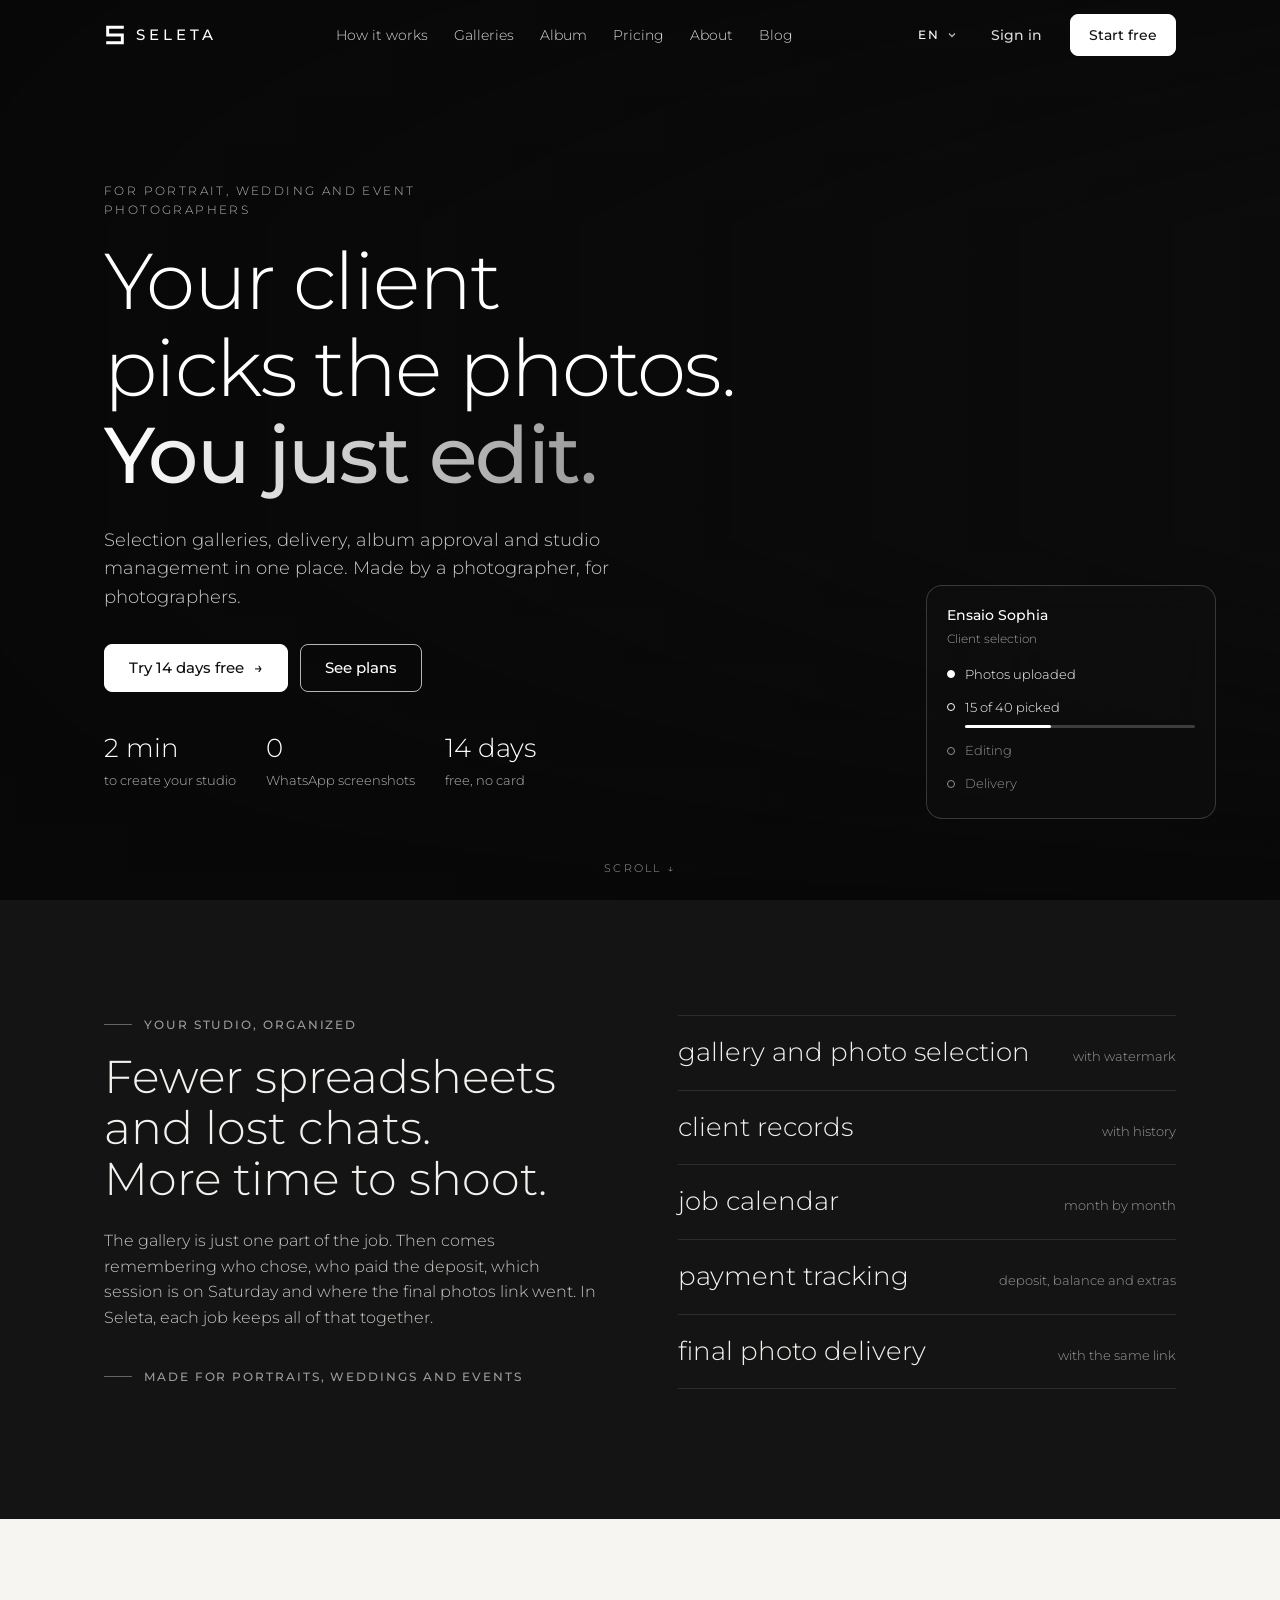
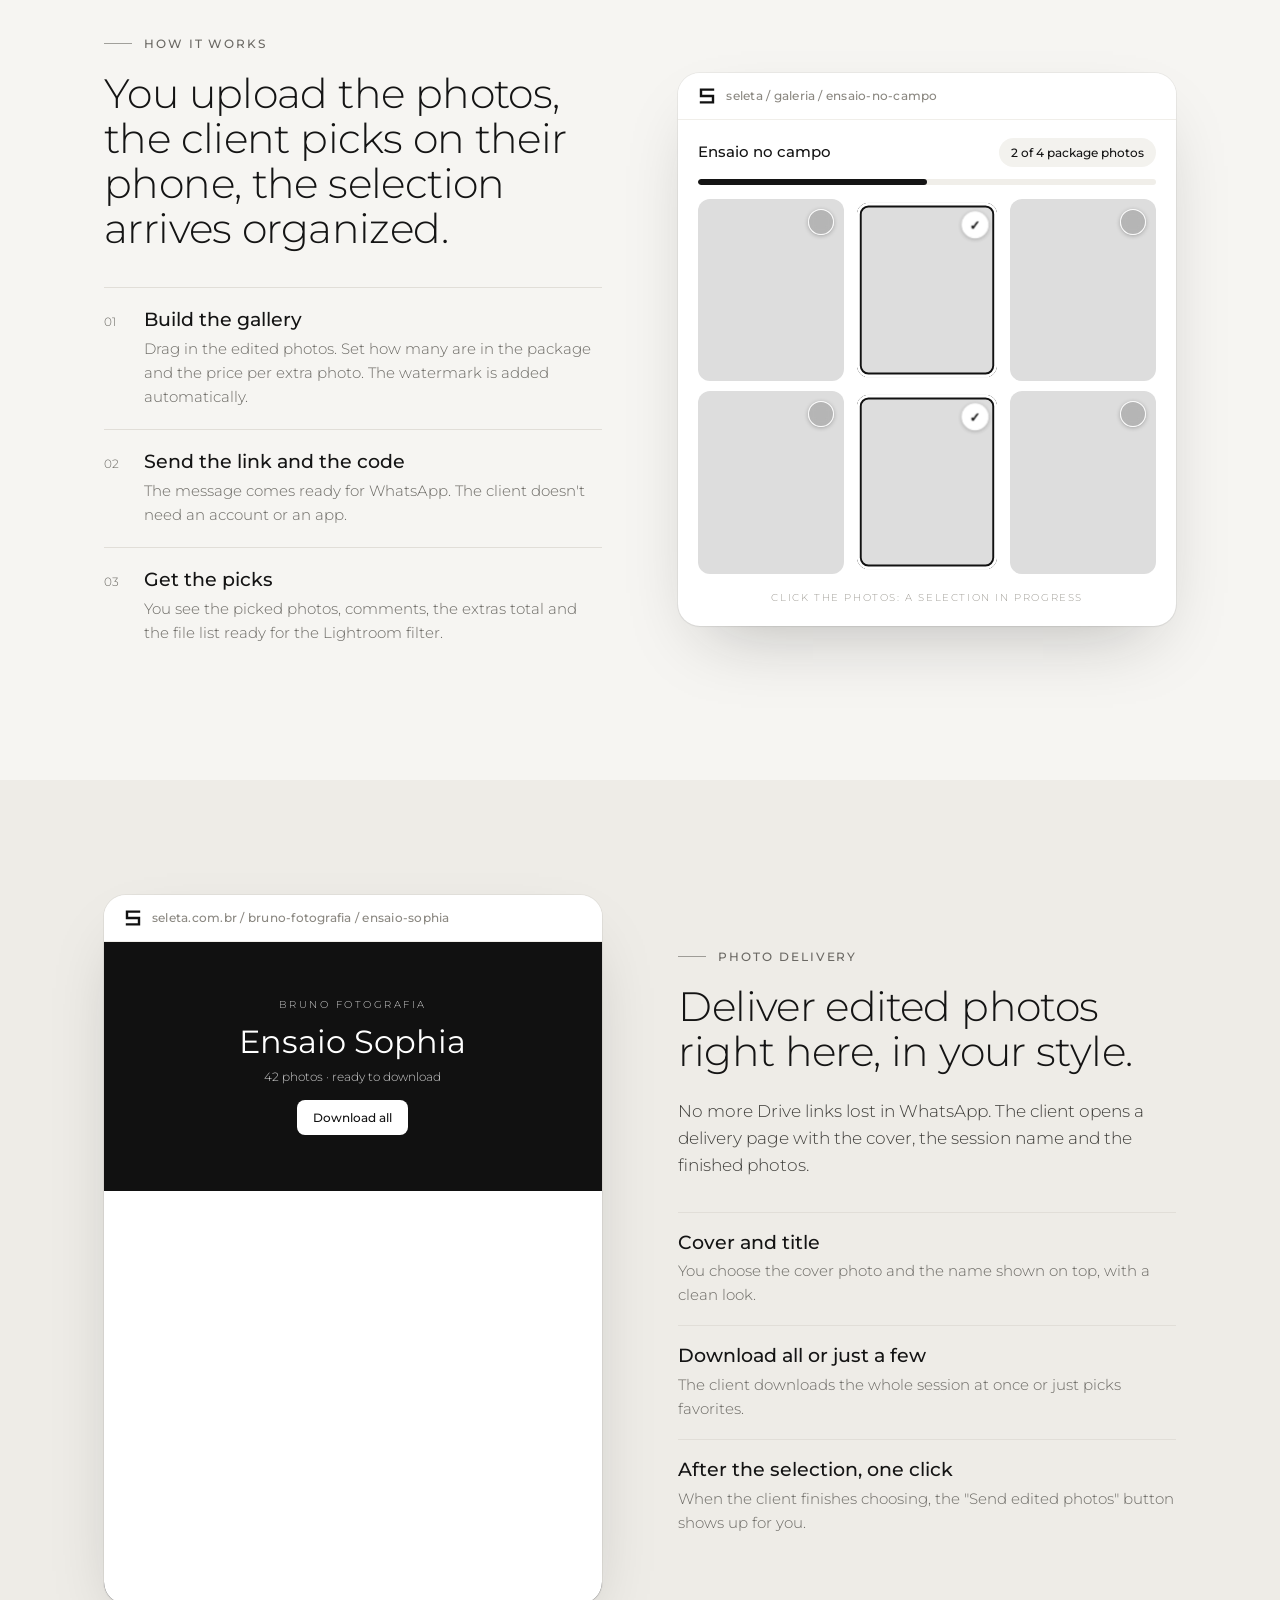
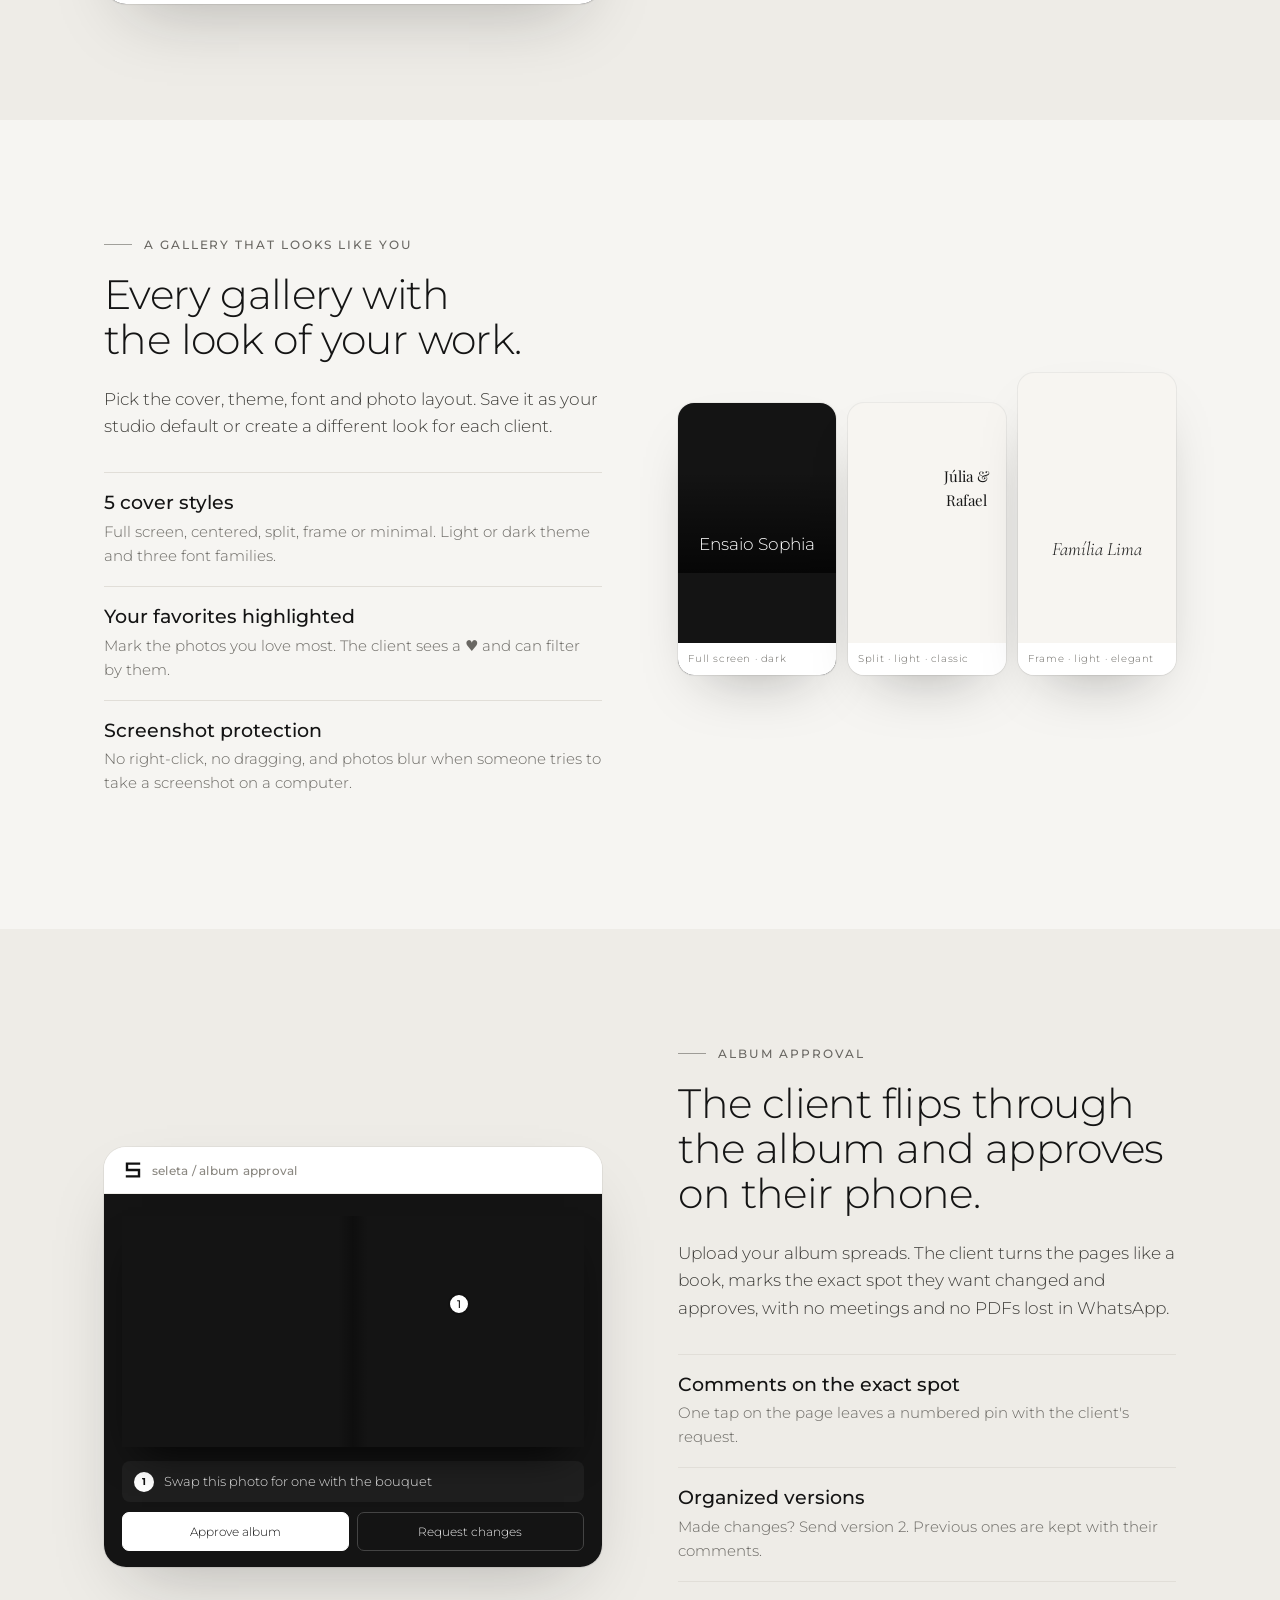
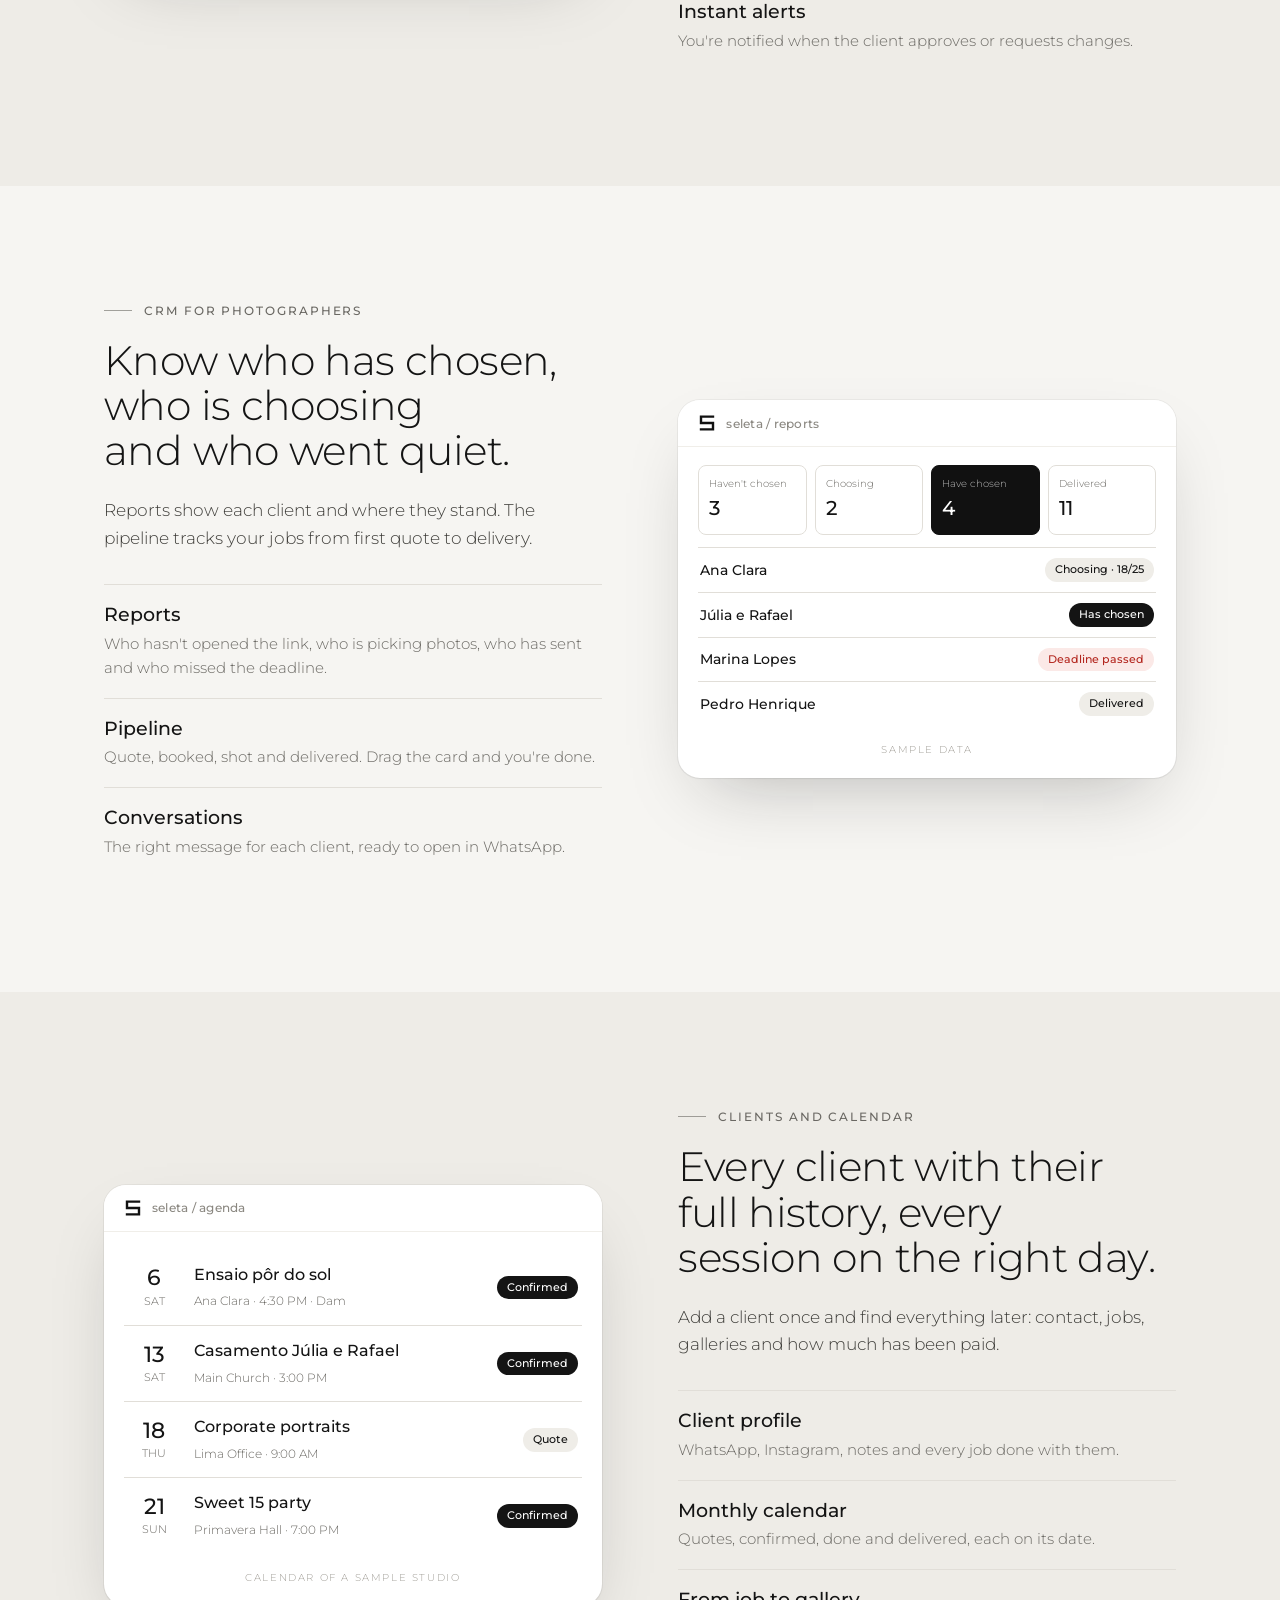
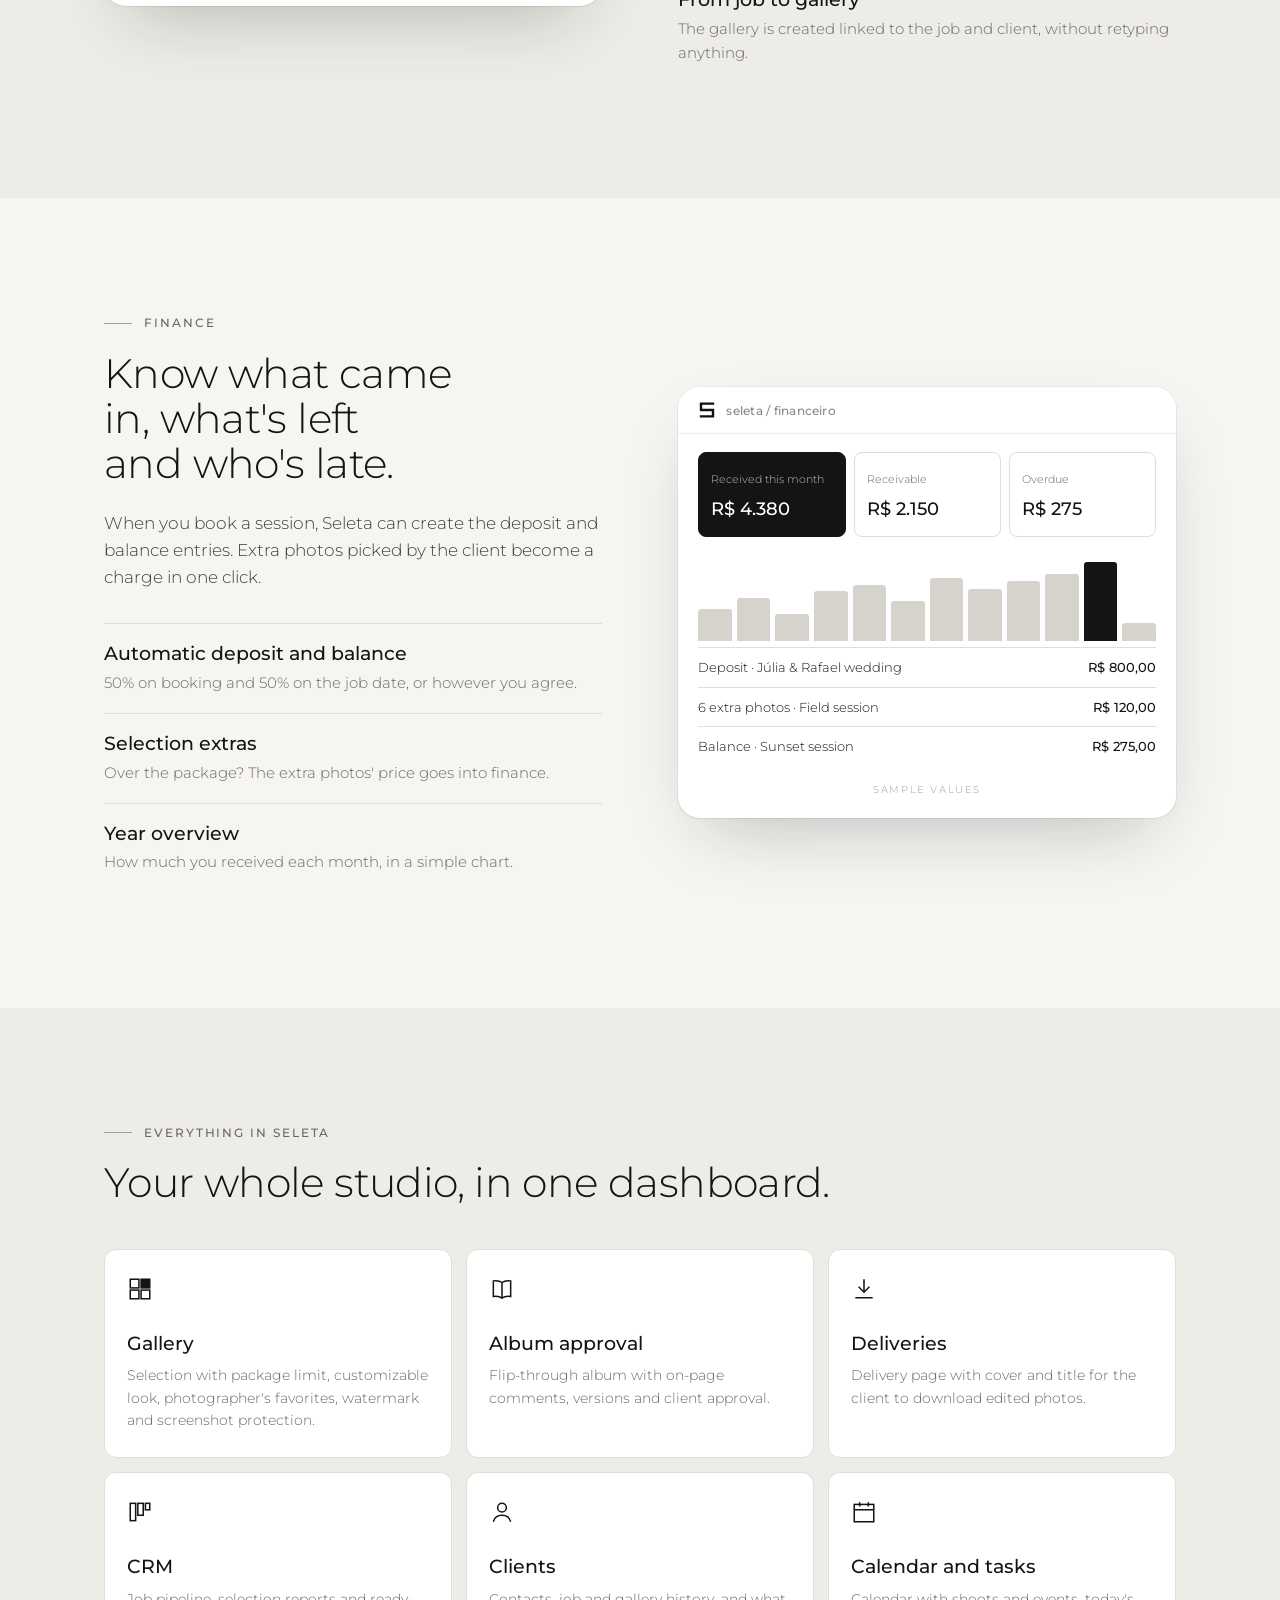
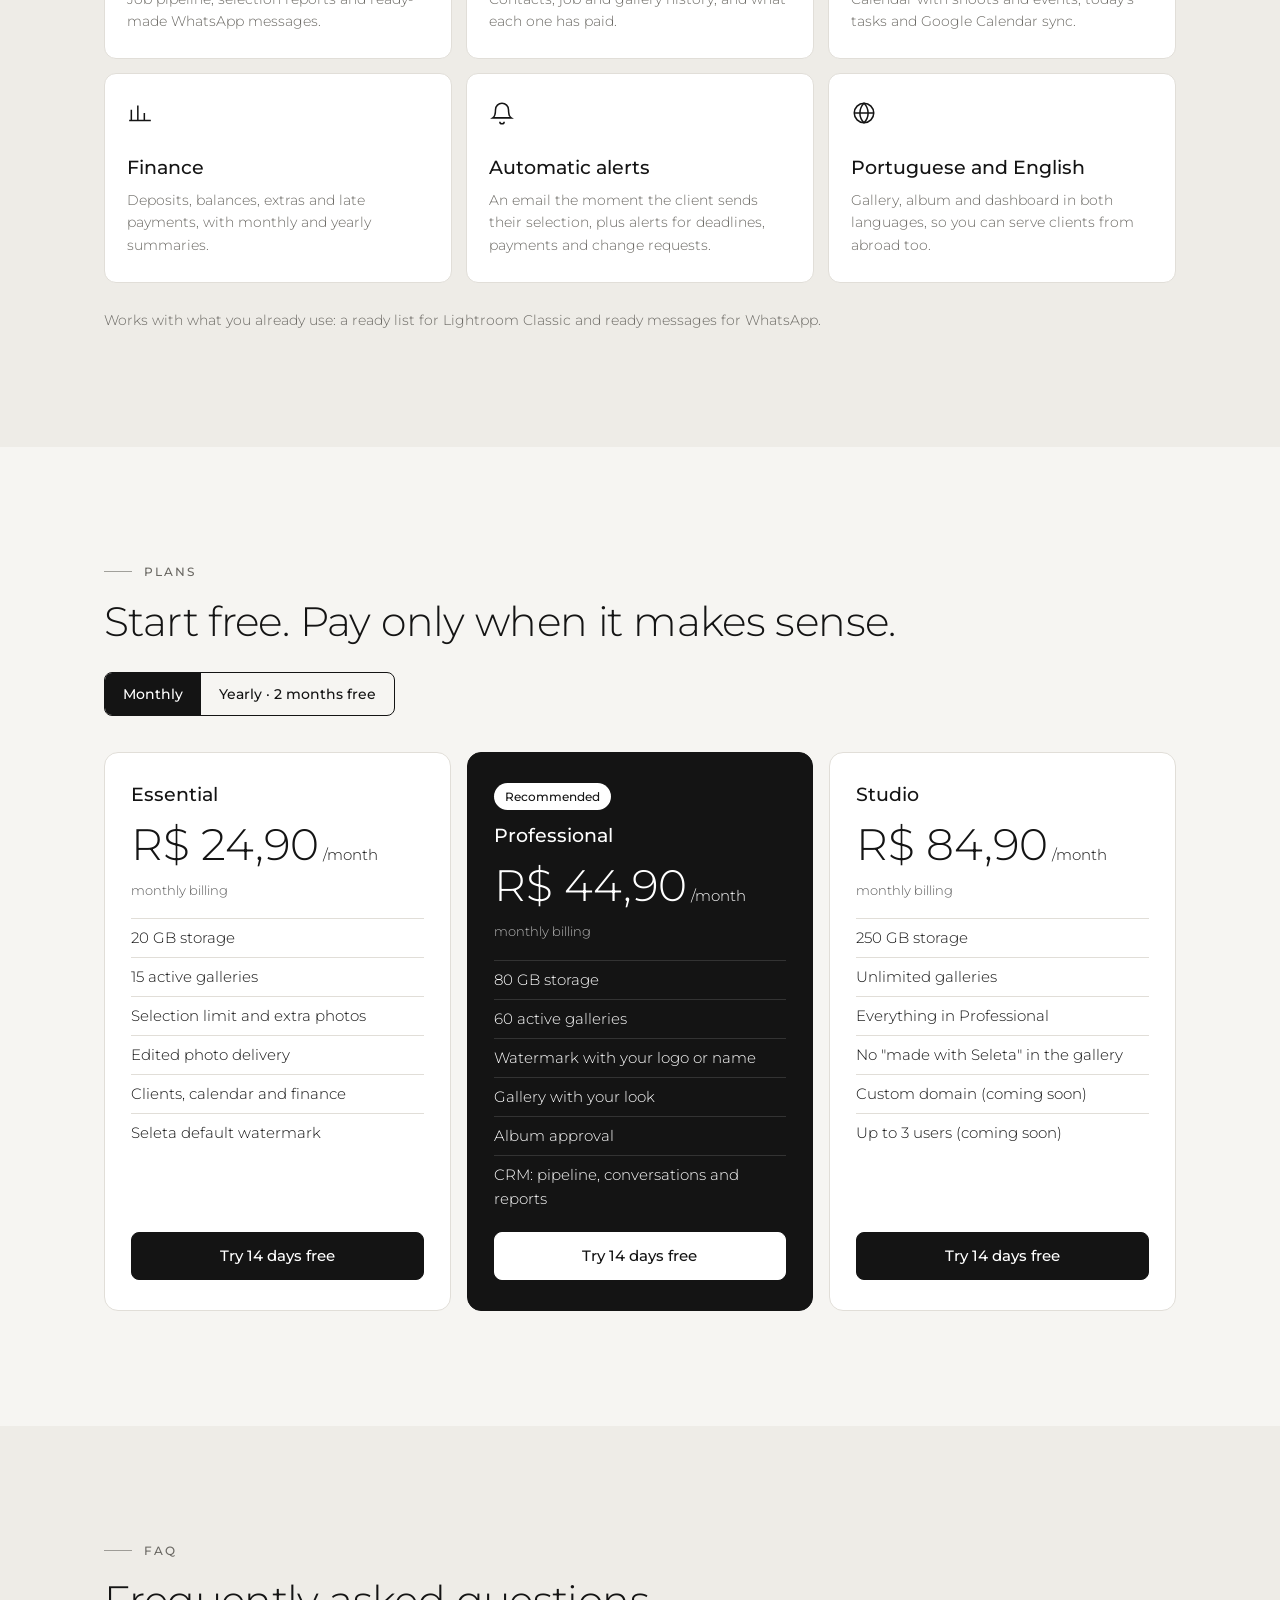
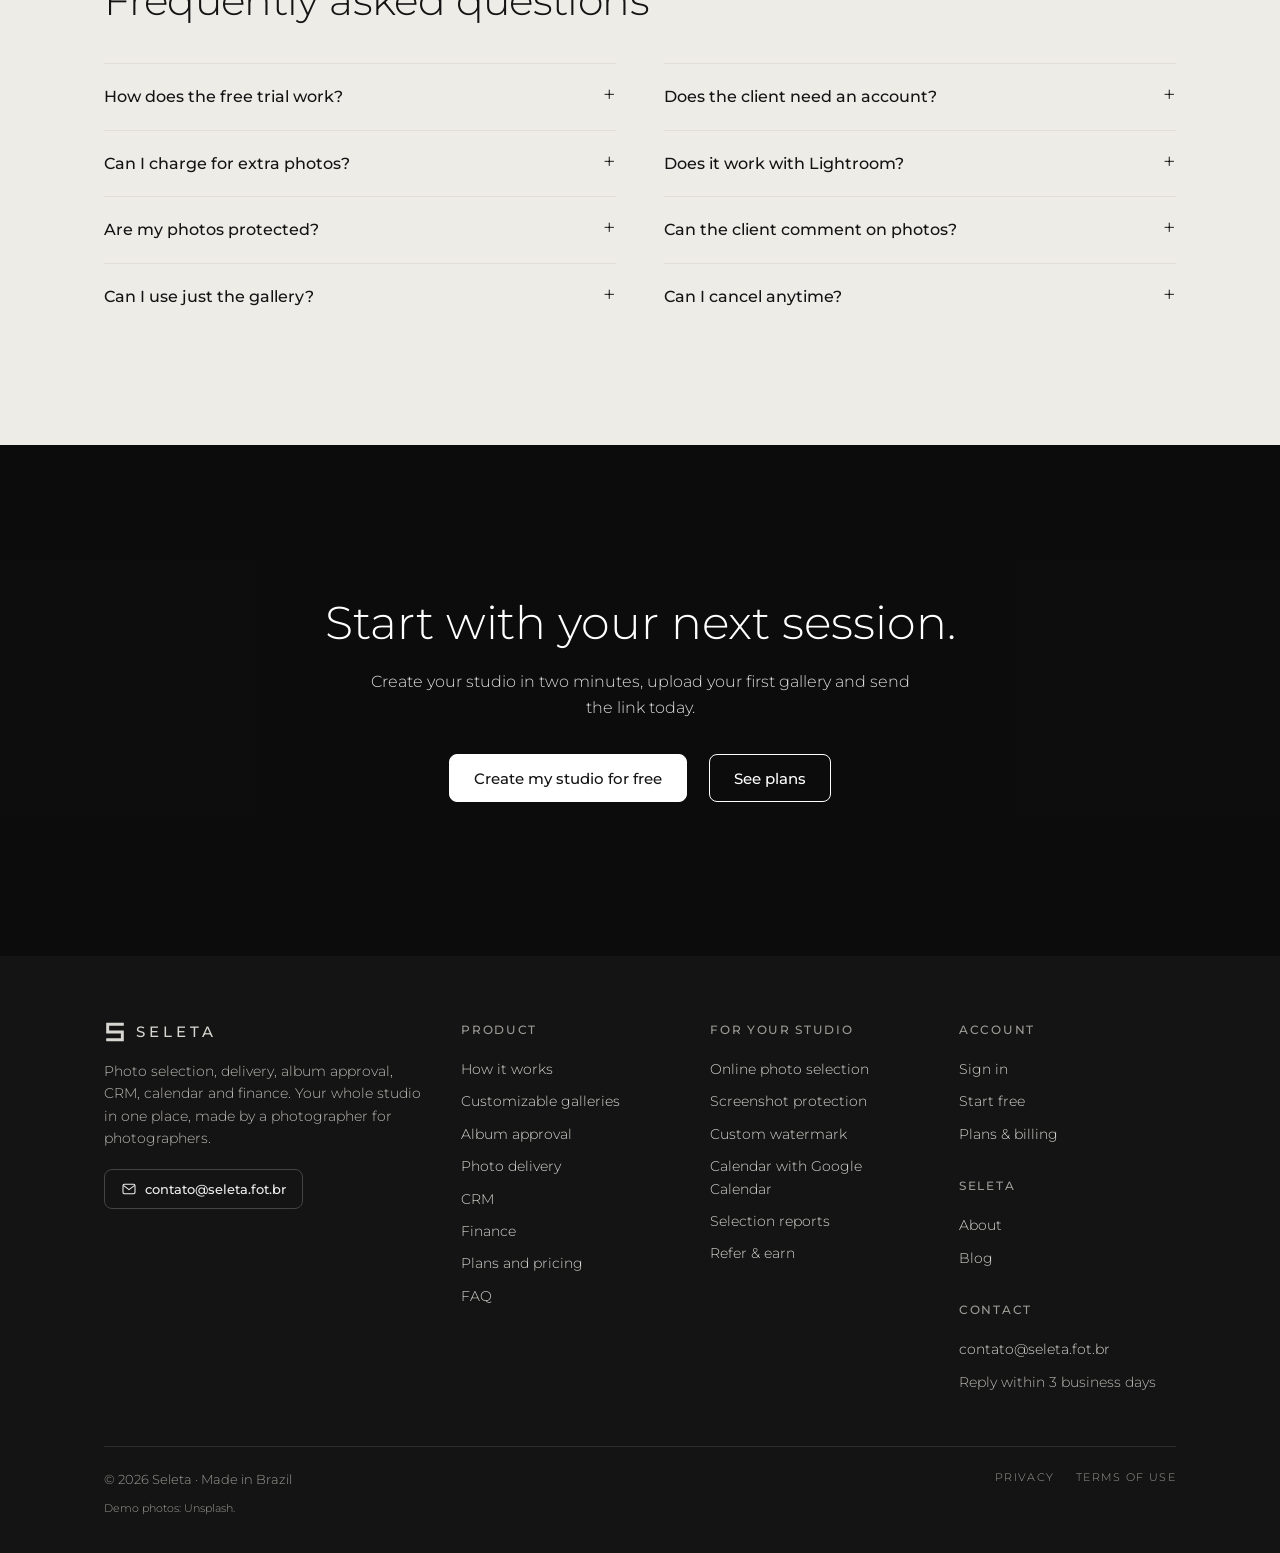
==== commit bfd2ecc5: "Novos recursos no quadro da pagina inicial" ====
--- a/index.html
+++ b/index.html
@@ -548,8 +548,10 @@
     <div class="mod"><svg viewBox="0 0 24 24" fill="none" stroke="currentColor" stroke-width="1.4"><path d="M12 3v12M7 10l5 5 5-5M4 20h16"/></svg><h3>Entregas</h3><p>Página de entrega com capa e título, para o cliente baixar as fotos tratadas.</p></div>
     <div class="mod"><svg viewBox="0 0 24 24" fill="none" stroke="currentColor" stroke-width="1.4"><rect x="3" y="4" width="5" height="16"/><rect x="10" y="4" width="5" height="11"/><rect x="17" y="4" width="4" height="6"/></svg><h3>CRM</h3><p>Funil de trabalhos, relatórios de seleção e mensagens prontas para o WhatsApp.</p></div>
     <div class="mod"><svg viewBox="0 0 24 24" fill="none" stroke="currentColor" stroke-width="1.4"><circle cx="12" cy="8" r="4"/><path d="M4 21c1-4 4-6 8-6s7 2 8 6"/></svg><h3>Clientes</h3><p>Contatos, histórico de trabalhos e galerias, e o que cada um já pagou.</p></div>
-    <div class="mod"><svg viewBox="0 0 24 24" fill="none" stroke="currentColor" stroke-width="1.4"><rect x="3" y="5" width="18" height="16"/><path d="M3 10h18M8 3v4M16 3v4"/></svg><h3>Agenda</h3><p>Calendário com ensaios, casamentos e eventos, do orçamento à entrega.</p></div>
+    <div class="mod"><svg viewBox="0 0 24 24" fill="none" stroke="currentColor" stroke-width="1.4"><rect x="3" y="5" width="18" height="16"/><path d="M3 10h18M8 3v4M16 3v4"/></svg><h3>Agenda e tarefas</h3><p>Calendário com ensaios e eventos, tarefas do dia e ligação com o Google Agenda.</p></div>
     <div class="mod"><svg viewBox="0 0 24 24" fill="none" stroke="currentColor" stroke-width="1.4"><path d="M4 19V9M10 19V5M16 19v-7M22 19H2"/></svg><h3>Financeiro</h3><p>Sinais, saldos, extras e atrasos, com o resumo do mês e do ano.</p></div>
+    <div class="mod"><svg viewBox="0 0 24 24" fill="none" stroke="currentColor" stroke-width="1.4"><path d="M6 9a6 6 0 0 1 12 0c0 6 2.5 7.5 2.5 7.5h-17S6 15 6 9zM10 20a2 2 0 0 0 4 0"/></svg><h3>Avisos automáticos</h3><p>E-mail na hora em que o cliente envia a seleção, e alertas de prazos, pagamentos e pedidos de alteração.</p></div>
+    <div class="mod"><svg viewBox="0 0 24 24" fill="none" stroke="currentColor" stroke-width="1.4"><circle cx="12" cy="12" r="9"/><path d="M3 12h18M12 3c2.5 2.5 3.8 5.5 3.8 9s-1.3 6.5-3.8 9c-2.5-2.5-3.8-5.5-3.8-9S9.5 5.5 12 3z"/></svg><h3>Português e inglês</h3><p>Galeria, álbum e painel nos dois idiomas, para atender também clientes de fora.</p></div>
   </div>
   <p class="integra">Funciona junto com o que você já usa: lista pronta pro Lightroom Classic e mensagens prontas pro WhatsApp.</p>
 </div></section>
@@ -589,7 +591,7 @@
 </div></footer>
 
 <script src="menu.js?v=2" defer></script>
-<script src="i18n.js?v=10"></script>
+<script src="i18n.js?v=11"></script>
 <script>try{const r=new URLSearchParams(location.search).get("ref");if(r)localStorage.setItem("seleta-ref",r.toLowerCase().replace(/[^a-z0-9-]/g,""))}catch{}</script>
 <script>
 {
